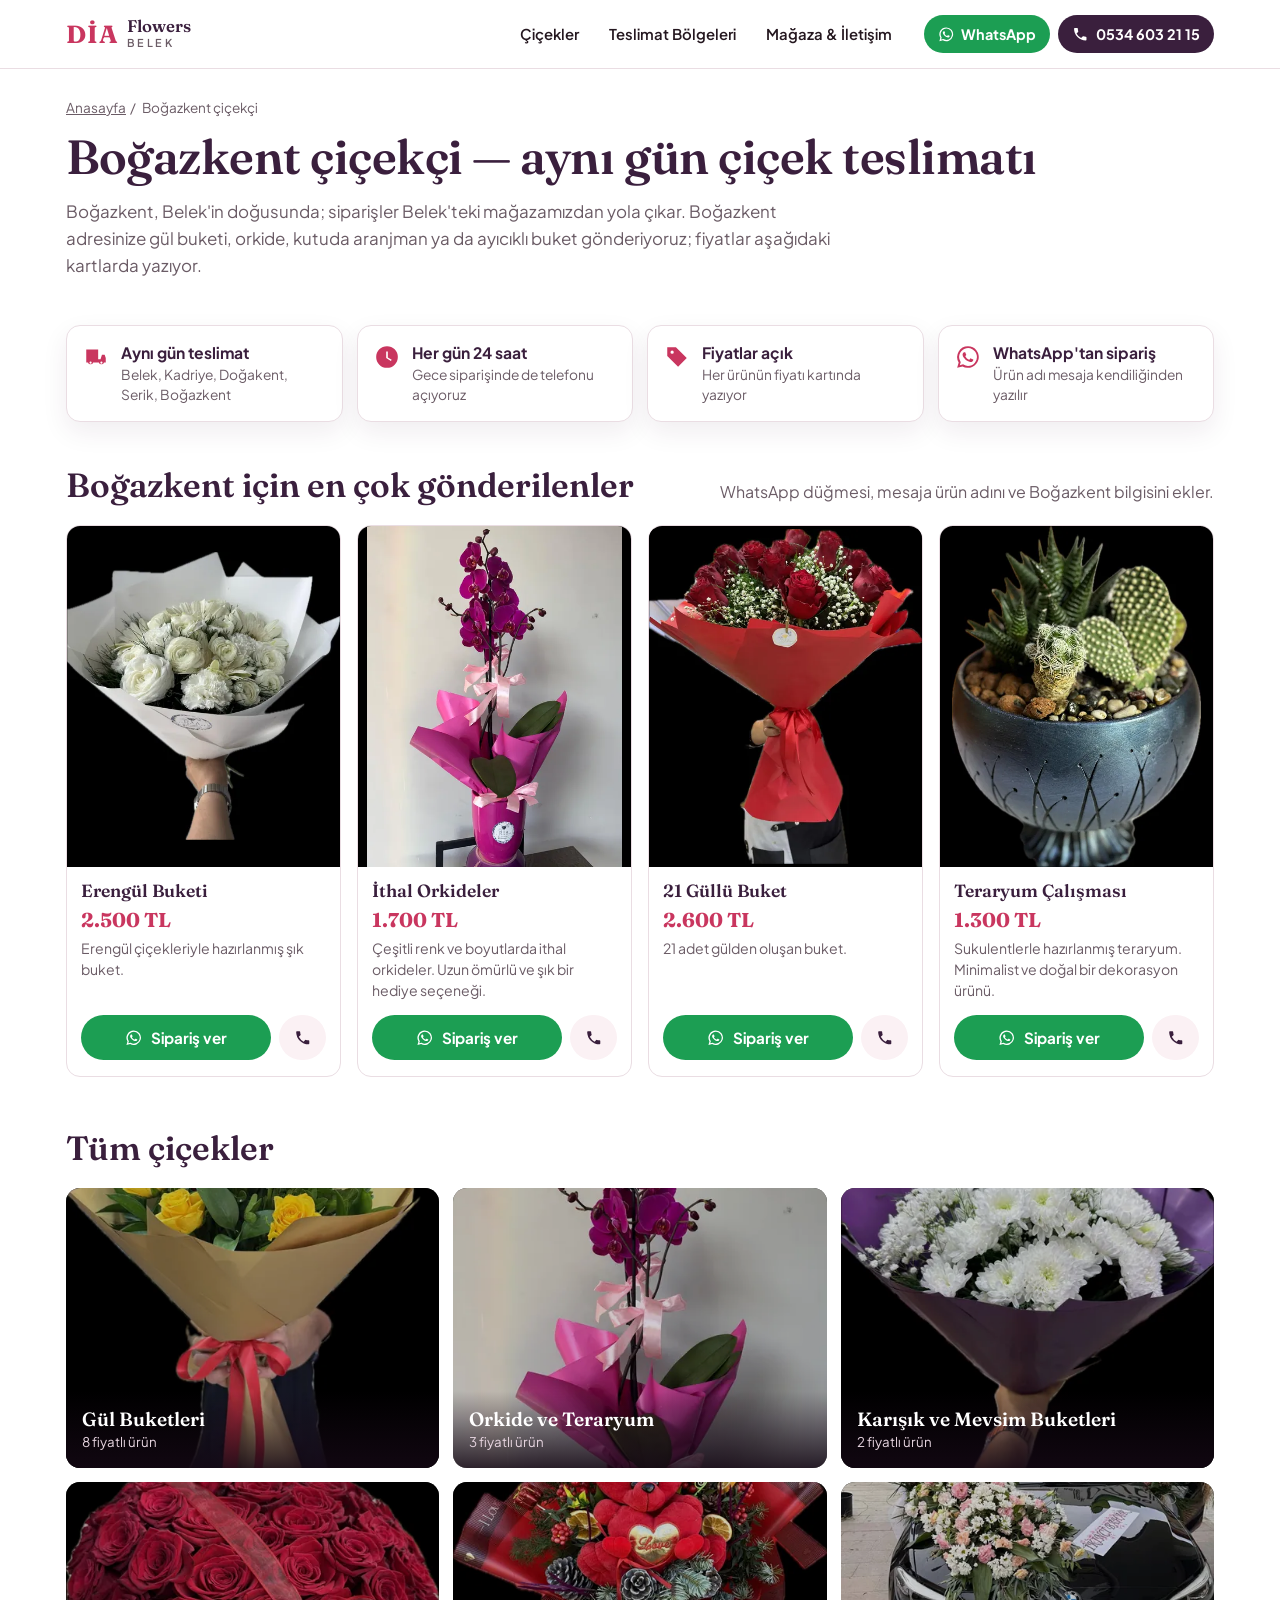
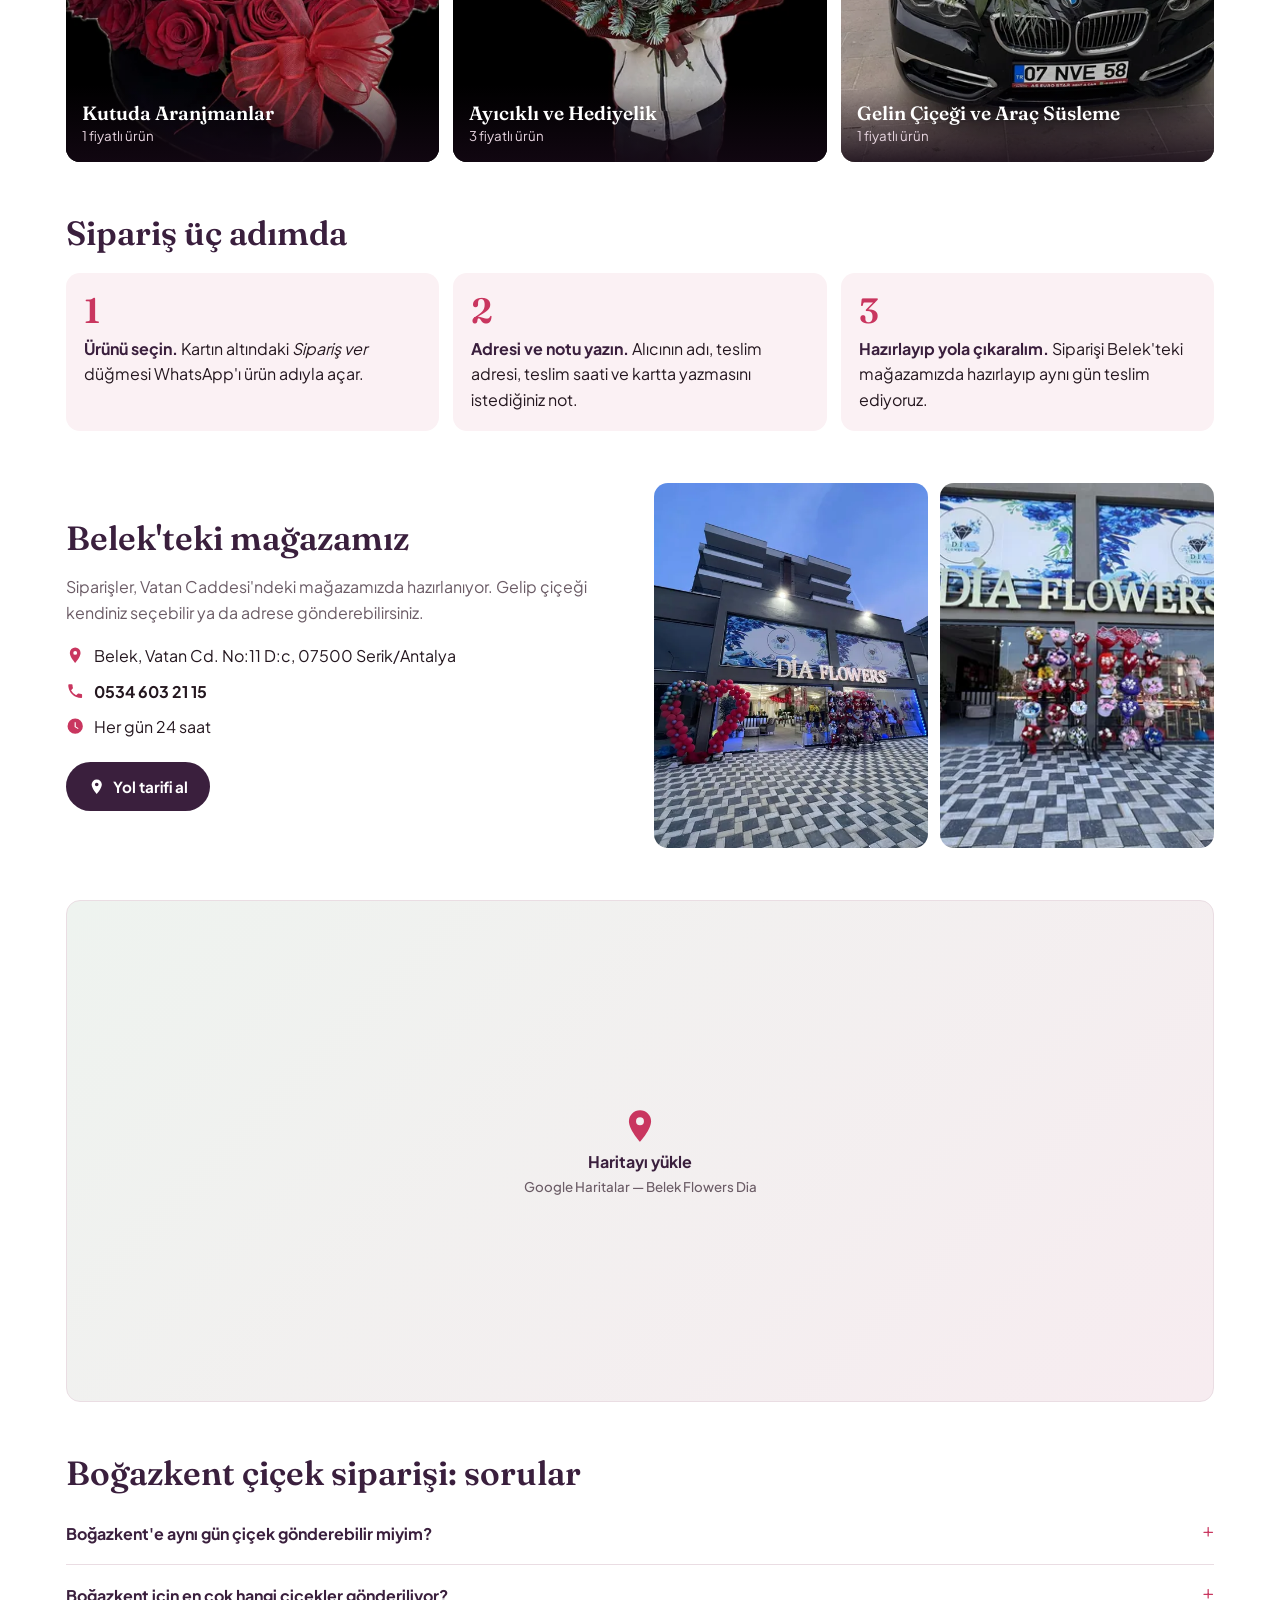
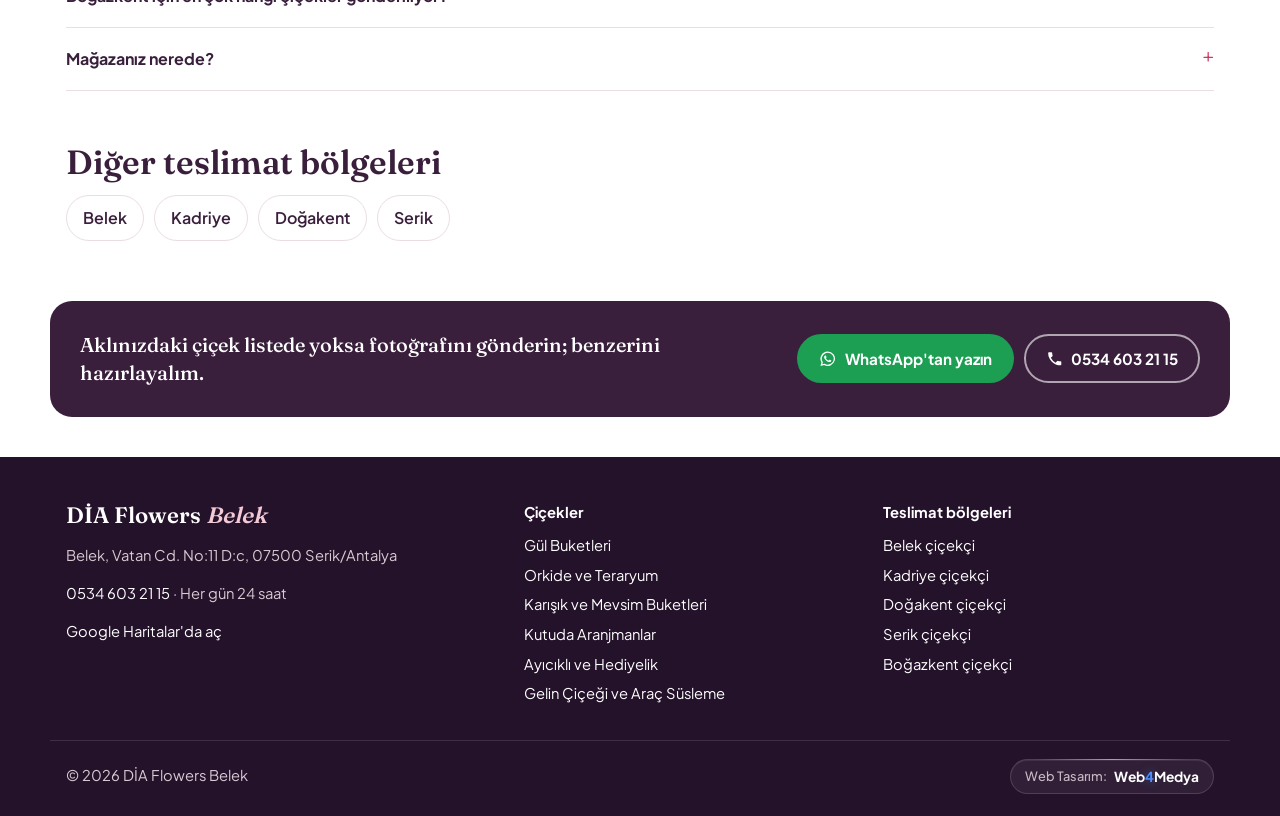
==== bogazkent-cicekci/index.html @ a44ef358 "diabelekflowers.com ilk kurulum: anasayfa (Belek), 6 kategori, 4 bölge, iletişim; gerçek ürün fotoğr" ====
<!doctype html>
<html lang="tr">
<head>
<meta charset="utf-8">
<meta name="viewport" content="width=device-width, initial-scale=1">
<title>Boğazkent Çiçekçi — Aynı Gün Çiçek Teslimatı | DİA Flowers</title>
<meta name="description" content="Boğazkent çiçek siparişi: gül buketi, orkide ve kutuda aranjman aynı gün adrese. Belek&#x27;teki DİA Flowers mağazasından; WhatsApp&#x27;tan sipariş, her gün 24 saat.">
<link rel="canonical" href="https://diabelekflowers.com/bogazkent-cicekci/">
<meta name="theme-color" content="#3A1F3D">
<meta property="og:type" content="website"><meta property="og:locale" content="tr_TR">
<meta property="og:title" content="Boğazkent Çiçekçi — Aynı Gün Çiçek Teslimatı | DİA Flowers"><meta property="og:description" content="Boğazkent çiçek siparişi: gül buketi, orkide ve kutuda aranjman aynı gün adrese. Belek&#x27;teki DİA Flowers mağazasından; WhatsApp&#x27;tan sipariş, her gün 24 saat.">
<meta property="og:url" content="https://diabelekflowers.com/bogazkent-cicekci/"><meta property="og:image" content="https://diabelekflowers.com/images/og.jpg">
<link rel="icon" href="../favicon.ico" sizes="any"><link rel="icon" type="image/png" sizes="192x192" href="../images/favicon-192.png">
<link rel="apple-touch-icon" href="../images/favicon-192.png">
<link rel="preload" href="../assets/fonts/fraunces-latin.woff2" as="font" type="font/woff2" crossorigin>
<link rel="stylesheet" href="../assets/css/site.css?v=c19290f3">
<script type="application/ld+json">{"@context": "https://schema.org", "@type": "Florist", "@id": "https://diabelekflowers.com/#isletme", "name": "DİA Flowers Belek", "alternateName": ["Belek Flowers Dia", "Serik DİA Flowers"], "url": "https://diabelekflowers.com/", "telephone": "+90 534 603 21 15", "email": "info@serikdiaflowers.com", "address": {"@type": "PostalAddress", "streetAddress": "Belek, Vatan Cd. No:11 D:c", "postalCode": "07500", "addressLocality": "Serik", "addressRegion": "Antalya", "addressCountry": "TR"}, "geo": {"@type": "GeoCoordinates", "latitude": 36.860642, "longitude": 31.060966}, "hasMap": "https://maps.google.com/?cid=12766109161344211274", "priceRange": "1.300 TL – 8.600 TL", "openingHoursSpecification": {"@type": "OpeningHoursSpecification", "dayOfWeek": ["Monday", "Tuesday", "Wednesday", "Thursday", "Friday", "Saturday", "Sunday"], "opens": "00:00", "closes": "23:59"}, "image": "https://diabelekflowers.com/images/magaza-900.webp"}</script><script type="application/ld+json">{"@context": "https://schema.org", "@type": "BreadcrumbList", "itemListElement": [{"@type": "ListItem", "position": 1, "name": "Anasayfa", "item": "https://diabelekflowers.com/"}, {"@type": "ListItem", "position": 2, "name": "Boğazkent çiçekçi", "item": "https://diabelekflowers.com/bogazkent-cicekci/"}]}</script><script type="application/ld+json">{"@context": "https://schema.org", "@type": "FAQPage", "mainEntity": [{"@type": "Question", "name": "Boğazkent'e aynı gün çiçek gönderebilir miyim?", "acceptedAnswer": {"@type": "Answer", "text": "Evet. Siparişi WhatsApp'tan ya da telefonla verin; teslim saatini sipariş sırasında söylüyoruz."}}, {"@type": "Question", "name": "Boğazkent için en çok hangi çiçekler gönderiliyor?", "acceptedAnswer": {"@type": "Answer", "text": "Bu sayfanın başındaki dört ürün: Erengül Buketi, İthal Orkideler, 21 Güllü Buket, Teraryum Çalışması."}}, {"@type": "Question", "name": "Mağazanız nerede?", "acceptedAnswer": {"@type": "Answer", "text": "Mağazamız Belek, Vatan Cd. No:11 D:c, Serik/Antalya adresinde. Her gün 24 saat açığız."}}]}</script>
</head>
<body>
<a class="atla" href="#icerik">İçeriğe geç</a>
<header class="ust">
 <div class="kap ust-ic">
  <a class="logo" href="../" aria-label="DİA Flowers Belek anasayfa"><span class="logo-dia">DİA</span><span class="logo-fl">Flowers<small>Belek</small></span></a>
  <nav class="menu" id="menu" aria-label="Ana menü">
   <div class="acilir"><button type="button" class="acilir-d" aria-expanded="false">Çiçekler</button><div class="acilir-ic"><a href="../gul-buketleri/">Gül Buketleri</a><a href="../orkide-teraryum/">Orkide ve Teraryum</a><a href="../buketler/">Karışık ve Mevsim Buketleri</a><a href="../kutuda-aranjman/">Kutuda Aranjmanlar</a><a href="../hediye-ayicikli/">Ayıcıklı ve Hediyelik</a><a href="../gelin-cicegi-arac-susleme/">Gelin Çiçeği ve Araç Süsleme</a></div></div>
   <div class="acilir"><button type="button" class="acilir-d" aria-expanded="false">Teslimat Bölgeleri</button><div class="acilir-ic"><a href="../">Belek</a><a href="../kadriye-cicekci/">Kadriye</a><a href="../dogakent-cicekci/">Doğakent</a><a href="../serik-cicekci/">Serik</a><a href="../bogazkent-cicekci/">Boğazkent</a></div></div>
   <a href="../iletisim/">Mağaza &amp; İletişim</a>
  </nav>
  <div class="ust-sag">
   <a class="dg dg-wa" href="https://wa.me/905346032115?text=Merhaba%2C%20%C3%A7i%C3%A7ek%20sipari%C5%9Fi%20vermek%20istiyorum." rel="noopener" target="_blank"><svg viewBox="0 0 24 24" aria-hidden="true"><path d="M12 2a10 10 0 0 0-8.6 15.1L2 22l5-1.3A10 10 0 1 0 12 2zm0 18.2a8.2 8.2 0 0 1-4.2-1.2l-.3-.2-3 .8.8-2.9-.2-.3A8.2 8.2 0 1 1 12 20.2zm4.5-6.1c-.25-.12-1.47-.72-1.7-.8-.23-.09-.4-.13-.56.12-.17.25-.64.8-.79.97-.14.17-.29.19-.54.06a6.7 6.7 0 0 1-3.3-2.9c-.25-.43.25-.4.71-1.33a.45.45 0 0 0-.02-.42c-.06-.12-.56-1.35-.77-1.85-.2-.48-.4-.42-.56-.42h-.47a.9.9 0 0 0-.65.3 2.7 2.7 0 0 0-.85 2.02 4.7 4.7 0 0 0 1 2.5 10.8 10.8 0 0 0 4.1 3.65c1.53.66 2.13.71 2.9.6.47-.07 1.47-.6 1.67-1.18.21-.58.21-1.08.15-1.18-.06-.1-.23-.17-.48-.29z"/></svg><span class="dg-yz">WhatsApp</span></a>
   <a class="dg dg-ara" href="tel:+905346032115"><svg viewBox="0 0 24 24" aria-hidden="true"><path d="M6.6 10.8a15.1 15.1 0 0 0 6.6 6.6l2.2-2.2a1 1 0 0 1 1-.25 11.4 11.4 0 0 0 3.6.57 1 1 0 0 1 1 1V20a1 1 0 0 1-1 1A17 17 0 0 1 3 4a1 1 0 0 1 1-1h3.5a1 1 0 0 1 1 1c0 1.25.2 2.45.57 3.57a1 1 0 0 1-.25 1z"/></svg><span class="dg-yz">0534 603 21 15</span></a>
   <button class="menu-d" type="button" aria-controls="menu" aria-expanded="false" aria-label="Menüyü aç"><svg viewBox="0 0 24 24" aria-hidden="true"><path d="M3 6h18v2H3zm0 5h18v2H3zm0 5h18v2H3z"/></svg></button>
  </div>
 </div>
</header>
<main id="icerik">
<section class="sb kap"><nav class="kirinti" aria-label="Sayfa yolu"><a href="../">Anasayfa</a> <span>/</span> <span aria-current="page">Boğazkent çiçekçi</span></nav><h1>Boğazkent çiçekçi — aynı gün çiçek teslimatı</h1>
 <p class="sb-p">Boğazkent, Belek&#x27;in doğusunda; siparişler Belek&#x27;teki mağazamızdan yola çıkar. Boğazkent adresinize gül buketi, orkide, kutuda aranjman ya da ayıcıklı buket gönderiyoruz; fiyatlar aşağıdaki kartlarda yazıyor.</p></section>
<ul class="guven kap">
 <li><svg viewBox="0 0 24 24" aria-hidden="true"><path d="M3 5h11v9h2.2l1.3-4H20l1 3v4h-1.6a2.5 2.5 0 0 1-4.8 0H9.4a2.5 2.5 0 0 1-4.8 0H3zm4 13.2a1 1 0 1 0 0-2 1 1 0 0 0 0 2zm10 0a1 1 0 1 0 0-2 1 1 0 0 0 0 2z"/></svg><span><b>Aynı gün teslimat</b>Belek, Kadriye, Doğakent, Serik, Boğazkent</span></li>
 <li><svg viewBox="0 0 24 24" aria-hidden="true"><path d="M12 2a10 10 0 1 0 10 10A10 10 0 0 0 12 2zm.75 10.4 3.6 2.15-.75 1.25L11.25 13V7h1.5z"/></svg><span><b>Her gün 24 saat</b>Gece siparişinde de telefonu açıyoruz</span></li>
 <li><svg viewBox="0 0 24 24" aria-hidden="true"><path d="M3 3h8l10 10-8 8L3 11zm4.5 6A1.5 1.5 0 1 0 6 7.5 1.5 1.5 0 0 0 7.5 9z"/></svg><span><b>Fiyatlar açık</b>Her ürünün fiyatı kartında yazıyor</span></li>
 <li><svg viewBox="0 0 24 24" aria-hidden="true"><path d="M12 2a10 10 0 0 0-8.6 15.1L2 22l5-1.3A10 10 0 1 0 12 2zm0 18.2a8.2 8.2 0 0 1-4.2-1.2l-.3-.2-3 .8.8-2.9-.2-.3A8.2 8.2 0 1 1 12 20.2zm4.5-6.1c-.25-.12-1.47-.72-1.7-.8-.23-.09-.4-.13-.56.12-.17.25-.64.8-.79.97-.14.17-.29.19-.54.06a6.7 6.7 0 0 1-3.3-2.9c-.25-.43.25-.4.71-1.33a.45.45 0 0 0-.02-.42c-.06-.12-.56-1.35-.77-1.85-.2-.48-.4-.42-.56-.42h-.47a.9.9 0 0 0-.65.3 2.7 2.7 0 0 0-.85 2.02 4.7 4.7 0 0 0 1 2.5 10.8 10.8 0 0 0 4.1 3.65c1.53.66 2.13.71 2.9.6.47-.07 1.47-.6 1.67-1.18.21-.58.21-1.08.15-1.18-.06-.1-.23-.17-.48-.29z"/></svg><span><b>WhatsApp'tan sipariş</b>Ürün adı mesaja kendiliğinden yazılır</span></li>
</ul>
<section class="bolum kap"><div class="bas"><h2>Boğazkent için en çok gönderilenler</h2><p>WhatsApp düğmesi, mesaja ürün adını ve Boğazkent bilgisini ekler.</p></div>
 <div class="izgara"><article class="kart">
 <div class="kart-g"><img class="" src="../images/erengul-900.webp" srcset="../images/erengul-480.webp 480w, ../images/erengul-900.webp 900w" sizes="(max-width:640px) 50vw, 300px" width="900" height="950" alt="Erengül Buketi — DİA Flowers Belek" fetchpriority="high"></div>
 <div class="kart-ic">
  <h3>Erengül Buketi</h3>
  <p class="fiyat">2.500 TL</p>
  <p class="kart-a">Erengül çiçekleriyle hazırlanmış şık buket.</p>
  <div class="kart-d"><a class="btn btn-wa" href="https://wa.me/905346032115?text=Merhaba%2C%20Ereng%C3%BCl%20Buketi%20%282.500%20TL%29%20Bo%C4%9Fazkent%20adresine%20sipari%C5%9F%20vermek%20istiyorum." rel="noopener" target="_blank"><svg viewBox="0 0 24 24" aria-hidden="true"><path d="M12 2a10 10 0 0 0-8.6 15.1L2 22l5-1.3A10 10 0 1 0 12 2zm0 18.2a8.2 8.2 0 0 1-4.2-1.2l-.3-.2-3 .8.8-2.9-.2-.3A8.2 8.2 0 1 1 12 20.2zm4.5-6.1c-.25-.12-1.47-.72-1.7-.8-.23-.09-.4-.13-.56.12-.17.25-.64.8-.79.97-.14.17-.29.19-.54.06a6.7 6.7 0 0 1-3.3-2.9c-.25-.43.25-.4.71-1.33a.45.45 0 0 0-.02-.42c-.06-.12-.56-1.35-.77-1.85-.2-.48-.4-.42-.56-.42h-.47a.9.9 0 0 0-.65.3 2.7 2.7 0 0 0-.85 2.02 4.7 4.7 0 0 0 1 2.5 10.8 10.8 0 0 0 4.1 3.65c1.53.66 2.13.71 2.9.6.47-.07 1.47-.6 1.67-1.18.21-.58.21-1.08.15-1.18-.06-.1-.23-.17-.48-.29z"/></svg>Sipariş ver</a><a class="btn btn-ara" href="tel:+905346032115" aria-label="Erengül Buketi için ara"><svg viewBox="0 0 24 24" aria-hidden="true"><path d="M6.6 10.8a15.1 15.1 0 0 0 6.6 6.6l2.2-2.2a1 1 0 0 1 1-.25 11.4 11.4 0 0 0 3.6.57 1 1 0 0 1 1 1V20a1 1 0 0 1-1 1A17 17 0 0 1 3 4a1 1 0 0 1 1-1h3.5a1 1 0 0 1 1 1c0 1.25.2 2.45.57 3.57a1 1 0 0 1-.25 1z"/></svg></a></div>
 </div>
</article><article class="kart">
 <div class="kart-g"><img class="" src="../images/orkide1-900.webp" srcset="../images/orkide1-480.webp 480w, ../images/orkide1-900.webp 900w" sizes="(max-width:640px) 50vw, 300px" width="900" height="1200" alt="İthal Orkideler — DİA Flowers Belek" loading="lazy" decoding="async"></div>
 <div class="kart-ic">
  <h3>İthal Orkideler</h3>
  <p class="fiyat">1.700 TL</p>
  <p class="kart-a">Çeşitli renk ve boyutlarda ithal orkideler. Uzun ömürlü ve şık bir hediye seçeneği.</p>
  <div class="kart-d"><a class="btn btn-wa" href="https://wa.me/905346032115?text=Merhaba%2C%20%C4%B0thal%20Orkideler%20%281.700%20TL%29%20Bo%C4%9Fazkent%20adresine%20sipari%C5%9F%20vermek%20istiyorum." rel="noopener" target="_blank"><svg viewBox="0 0 24 24" aria-hidden="true"><path d="M12 2a10 10 0 0 0-8.6 15.1L2 22l5-1.3A10 10 0 1 0 12 2zm0 18.2a8.2 8.2 0 0 1-4.2-1.2l-.3-.2-3 .8.8-2.9-.2-.3A8.2 8.2 0 1 1 12 20.2zm4.5-6.1c-.25-.12-1.47-.72-1.7-.8-.23-.09-.4-.13-.56.12-.17.25-.64.8-.79.97-.14.17-.29.19-.54.06a6.7 6.7 0 0 1-3.3-2.9c-.25-.43.25-.4.71-1.33a.45.45 0 0 0-.02-.42c-.06-.12-.56-1.35-.77-1.85-.2-.48-.4-.42-.56-.42h-.47a.9.9 0 0 0-.65.3 2.7 2.7 0 0 0-.85 2.02 4.7 4.7 0 0 0 1 2.5 10.8 10.8 0 0 0 4.1 3.65c1.53.66 2.13.71 2.9.6.47-.07 1.47-.6 1.67-1.18.21-.58.21-1.08.15-1.18-.06-.1-.23-.17-.48-.29z"/></svg>Sipariş ver</a><a class="btn btn-ara" href="tel:+905346032115" aria-label="İthal Orkideler için ara"><svg viewBox="0 0 24 24" aria-hidden="true"><path d="M6.6 10.8a15.1 15.1 0 0 0 6.6 6.6l2.2-2.2a1 1 0 0 1 1-.25 11.4 11.4 0 0 0 3.6.57 1 1 0 0 1 1 1V20a1 1 0 0 1-1 1A17 17 0 0 1 3 4a1 1 0 0 1 1-1h3.5a1 1 0 0 1 1 1c0 1.25.2 2.45.57 3.57a1 1 0 0 1-.25 1z"/></svg></a></div>
 </div>
</article><article class="kart">
 <div class="kart-g"><img class="" src="../images/21gullu1-900.webp" srcset="../images/21gullu1-480.webp 480w, ../images/21gullu1-900.webp 900w" sizes="(max-width:640px) 50vw, 300px" width="900" height="1105" alt="21 Güllü Buket — DİA Flowers Belek" loading="lazy" decoding="async"></div>
 <div class="kart-ic">
  <h3>21 Güllü Buket</h3>
  <p class="fiyat">2.600 TL</p>
  <p class="kart-a">21 adet gülden oluşan buket.</p>
  <div class="kart-d"><a class="btn btn-wa" href="https://wa.me/905346032115?text=Merhaba%2C%2021%20G%C3%BCll%C3%BC%20Buket%20%282.600%20TL%29%20Bo%C4%9Fazkent%20adresine%20sipari%C5%9F%20vermek%20istiyorum." rel="noopener" target="_blank"><svg viewBox="0 0 24 24" aria-hidden="true"><path d="M12 2a10 10 0 0 0-8.6 15.1L2 22l5-1.3A10 10 0 1 0 12 2zm0 18.2a8.2 8.2 0 0 1-4.2-1.2l-.3-.2-3 .8.8-2.9-.2-.3A8.2 8.2 0 1 1 12 20.2zm4.5-6.1c-.25-.12-1.47-.72-1.7-.8-.23-.09-.4-.13-.56.12-.17.25-.64.8-.79.97-.14.17-.29.19-.54.06a6.7 6.7 0 0 1-3.3-2.9c-.25-.43.25-.4.71-1.33a.45.45 0 0 0-.02-.42c-.06-.12-.56-1.35-.77-1.85-.2-.48-.4-.42-.56-.42h-.47a.9.9 0 0 0-.65.3 2.7 2.7 0 0 0-.85 2.02 4.7 4.7 0 0 0 1 2.5 10.8 10.8 0 0 0 4.1 3.65c1.53.66 2.13.71 2.9.6.47-.07 1.47-.6 1.67-1.18.21-.58.21-1.08.15-1.18-.06-.1-.23-.17-.48-.29z"/></svg>Sipariş ver</a><a class="btn btn-ara" href="tel:+905346032115" aria-label="21 Güllü Buket için ara"><svg viewBox="0 0 24 24" aria-hidden="true"><path d="M6.6 10.8a15.1 15.1 0 0 0 6.6 6.6l2.2-2.2a1 1 0 0 1 1-.25 11.4 11.4 0 0 0 3.6.57 1 1 0 0 1 1 1V20a1 1 0 0 1-1 1A17 17 0 0 1 3 4a1 1 0 0 1 1-1h3.5a1 1 0 0 1 1 1c0 1.25.2 2.45.57 3.57a1 1 0 0 1-.25 1z"/></svg></a></div>
 </div>
</article><article class="kart">
 <div class="kart-g"><img class="" src="../images/tereryum1-900.webp" srcset="../images/tereryum1-480.webp 480w, ../images/tereryum1-900.webp 900w" sizes="(max-width:640px) 50vw, 300px" width="900" height="1233" alt="Teraryum Çalışması — DİA Flowers Belek" loading="lazy" decoding="async"></div>
 <div class="kart-ic">
  <h3>Teraryum Çalışması</h3>
  <p class="fiyat">1.300 TL</p>
  <p class="kart-a">Sukulentlerle hazırlanmış teraryum. Minimalist ve doğal bir dekorasyon ürünü.</p>
  <div class="kart-d"><a class="btn btn-wa" href="https://wa.me/905346032115?text=Merhaba%2C%20Teraryum%20%C3%87al%C4%B1%C5%9Fmas%C4%B1%20%281.300%20TL%29%20Bo%C4%9Fazkent%20adresine%20sipari%C5%9F%20vermek%20istiyorum." rel="noopener" target="_blank"><svg viewBox="0 0 24 24" aria-hidden="true"><path d="M12 2a10 10 0 0 0-8.6 15.1L2 22l5-1.3A10 10 0 1 0 12 2zm0 18.2a8.2 8.2 0 0 1-4.2-1.2l-.3-.2-3 .8.8-2.9-.2-.3A8.2 8.2 0 1 1 12 20.2zm4.5-6.1c-.25-.12-1.47-.72-1.7-.8-.23-.09-.4-.13-.56.12-.17.25-.64.8-.79.97-.14.17-.29.19-.54.06a6.7 6.7 0 0 1-3.3-2.9c-.25-.43.25-.4.71-1.33a.45.45 0 0 0-.02-.42c-.06-.12-.56-1.35-.77-1.85-.2-.48-.4-.42-.56-.42h-.47a.9.9 0 0 0-.65.3 2.7 2.7 0 0 0-.85 2.02 4.7 4.7 0 0 0 1 2.5 10.8 10.8 0 0 0 4.1 3.65c1.53.66 2.13.71 2.9.6.47-.07 1.47-.6 1.67-1.18.21-.58.21-1.08.15-1.18-.06-.1-.23-.17-.48-.29z"/></svg>Sipariş ver</a><a class="btn btn-ara" href="tel:+905346032115" aria-label="Teraryum Çalışması için ara"><svg viewBox="0 0 24 24" aria-hidden="true"><path d="M6.6 10.8a15.1 15.1 0 0 0 6.6 6.6l2.2-2.2a1 1 0 0 1 1-.25 11.4 11.4 0 0 0 3.6.57 1 1 0 0 1 1 1V20a1 1 0 0 1-1 1A17 17 0 0 1 3 4a1 1 0 0 1 1-1h3.5a1 1 0 0 1 1 1c0 1.25.2 2.45.57 3.57a1 1 0 0 1-.25 1z"/></svg></a></div>
 </div>
</article></div></section>
<section class="bolum kap"><div class="bas"><h2>Tüm çiçekler</h2></div><div class="kk-izgara"><a class="kk" href="../gul-buketleri/"><img class="" src="../images/dokuz-900.webp" srcset="../images/dokuz-480.webp 480w, ../images/dokuz-900.webp 900w" sizes="(max-width:640px) 50vw, 320px" width="900" height="1191" alt="Gül Buketleri" loading="lazy" decoding="async">
 <span class="kk-ic"><strong>Gül Buketleri</strong><small>8 fiyatlı ürün</small></span></a><a class="kk" href="../orkide-teraryum/"><img class="" src="../images/orkide1-900.webp" srcset="../images/orkide1-480.webp 480w, ../images/orkide1-900.webp 900w" sizes="(max-width:640px) 50vw, 320px" width="900" height="1200" alt="Orkide ve Teraryum" loading="lazy" decoding="async">
 <span class="kk-ic"><strong>Orkide ve Teraryum</strong><small>3 fiyatlı ürün</small></span></a><a class="kk" href="../buketler/"><img class="" src="../images/ithalyerli1-900.webp" srcset="../images/ithalyerli1-480.webp 480w, ../images/ithalyerli1-900.webp 900w" sizes="(max-width:640px) 50vw, 320px" width="900" height="1048" alt="Karışık ve Mevsim Buketleri" loading="lazy" decoding="async">
 <span class="kk-ic"><strong>Karışık ve Mevsim Buketleri</strong><small>2 fiyatlı ürün</small></span></a><a class="kk" href="../kutuda-aranjman/"><img class="" src="../images/kalp1-900.webp" srcset="../images/kalp1-480.webp 480w, ../images/kalp1-900.webp 900w" sizes="(max-width:640px) 50vw, 320px" width="900" height="761" alt="Kutuda Aranjmanlar" loading="lazy" decoding="async">
 <span class="kk-ic"><strong>Kutuda Aranjmanlar</strong><small>1 fiyatlı ürün</small></span></a><a class="kk" href="../hediye-ayicikli/"><img class="" src="../images/kokoinali-900.webp" srcset="../images/kokoinali-480.webp 480w, ../images/kokoinali-900.webp 900w" sizes="(max-width:640px) 50vw, 320px" width="900" height="1131" alt="Ayıcıklı ve Hediyelik" loading="lazy" decoding="async">
 <span class="kk-ic"><strong>Ayıcıklı ve Hediyelik</strong><small>3 fiyatlı ürün</small></span></a><a class="kk" href="../gelin-cicegi-arac-susleme/"><img class="" src="../images/araba1-900.webp" srcset="../images/araba1-480.webp 480w, ../images/araba1-900.webp 900w" sizes="(max-width:640px) 50vw, 320px" width="900" height="1181" alt="Gelin Çiçeği ve Araç Süsleme" loading="lazy" decoding="async">
 <span class="kk-ic"><strong>Gelin Çiçeği ve Araç Süsleme</strong><small>1 fiyatlı ürün</small></span></a></div></section>
<section class="bolum kap"><h2>Sipariş üç adımda</h2>
 <ol class="adim">
  <li><b>Ürünü seçin.</b> Kartın altındaki <em>Sipariş ver</em> düğmesi WhatsApp'ı ürün adıyla açar.</li>
  <li><b>Adresi ve notu yazın.</b> Alıcının adı, teslim adresi, teslim saati ve kartta yazmasını istediğiniz not.</li>
  <li><b>Hazırlayıp yola çıkaralım.</b> Siparişi Belek'teki mağazamızda hazırlayıp aynı gün teslim ediyoruz.</li>
 </ol></section>
<section class="bolum magaza kap">
 <div class="mg-yazi"><h2>Belek'teki mağazamız</h2>
  <p>Siparişler, Vatan Caddesi'ndeki mağazamızda hazırlanıyor. Gelip çiçeği kendiniz seçebilir ya da adrese gönderebilirsiniz.</p>
  <ul class="bilgi">
   <li><svg viewBox="0 0 24 24" aria-hidden="true"><path d="M12 2a7 7 0 0 0-7 7c0 5.25 7 13 7 13s7-7.75 7-13a7 7 0 0 0-7-7zm0 9.5A2.5 2.5 0 1 1 12 6.5a2.5 2.5 0 0 1 0 5z"/></svg><span>Belek, Vatan Cd. No:11 D:c, 07500 Serik/Antalya</span></li>
   <li><svg viewBox="0 0 24 24" aria-hidden="true"><path d="M6.6 10.8a15.1 15.1 0 0 0 6.6 6.6l2.2-2.2a1 1 0 0 1 1-.25 11.4 11.4 0 0 0 3.6.57 1 1 0 0 1 1 1V20a1 1 0 0 1-1 1A17 17 0 0 1 3 4a1 1 0 0 1 1-1h3.5a1 1 0 0 1 1 1c0 1.25.2 2.45.57 3.57a1 1 0 0 1-.25 1z"/></svg><a href="tel:+905346032115">0534 603 21 15</a></li>
   <li><svg viewBox="0 0 24 24" aria-hidden="true"><path d="M12 2a10 10 0 1 0 10 10A10 10 0 0 0 12 2zm.75 10.4 3.6 2.15-.75 1.25L11.25 13V7h1.5z"/></svg><span>Her gün 24 saat</span></li>
  </ul>
  <a class="btn btn-ana" href="https://maps.google.com/?cid=12766109161344211274" rel="noopener" target="_blank"><svg viewBox="0 0 24 24" aria-hidden="true"><path d="M12 2a7 7 0 0 0-7 7c0 5.25 7 13 7 13s7-7.75 7-13a7 7 0 0 0-7-7zm0 9.5A2.5 2.5 0 1 1 12 6.5a2.5 2.5 0 0 1 0 5z"/></svg>Yol tarifi al</a></div>
 <div class="mg-foto"><figure><img class="" src="../images/magaza-900.webp" srcset="../images/magaza-480.webp 480w, ../images/magaza-900.webp 900w" sizes="(max-width:640px) 100vw, 360px" width="900" height="1200" alt="DİA Flowers Belek mağazası, akşam" loading="lazy" decoding="async"></figure><figure><img class="" src="../images/dukkan1-900.webp" srcset="../images/dukkan1-480.webp 480w, ../images/dukkan1-900.webp 900w" sizes="(max-width:640px) 100vw, 360px" width="900" height="675" alt="DİA Flowers mağaza vitrini" loading="lazy" decoding="async"></figure></div>
</section>
<section class="bolum kap"><div class="harita" data-src="https://www.google.com/maps/embed?pb=!1m18!1m12!1m3!1d3192.2413163143233!2d31.06096647576717!3d36.860642264290156!2m3!1f0!2f0!3f0!3m2!1i1024!2i768!4f13.1!3m3!1m2!1s0x14c3633cf203a503%3A0xb12a54a4fdc8194a!2sBelek%20Flowers%20Dia!5e0!3m2!1str!2str!4v1791854930245!5m2!1str!2str">
 <button type="button" class="harita-d"><svg viewBox="0 0 24 24" aria-hidden="true"><path d="M12 2a7 7 0 0 0-7 7c0 5.25 7 13 7 13s7-7.75 7-13a7 7 0 0 0-7-7zm0 9.5A2.5 2.5 0 1 1 12 6.5a2.5 2.5 0 0 1 0 5z"/></svg><span>Haritayı yükle</span><small>Google Haritalar — Belek Flowers Dia</small></button>
</div></section>
<section class="bolum kap sss"><h2>Boğazkent çiçek siparişi: sorular</h2><details><summary>Boğazkent&#x27;e aynı gün çiçek gönderebilir miyim?</summary><p>Evet. Siparişi WhatsApp&#x27;tan ya da telefonla verin; teslim saatini sipariş sırasında söylüyoruz.</p></details><details><summary>Boğazkent için en çok hangi çiçekler gönderiliyor?</summary><p>Bu sayfanın başındaki dört ürün: Erengül Buketi, İthal Orkideler, 21 Güllü Buket, Teraryum Çalışması.</p></details><details><summary>Mağazanız nerede?</summary><p>Mağazamız Belek, Vatan Cd. No:11 D:c, Serik/Antalya adresinde. Her gün 24 saat açığız.</p></details></section>
<section class="bolum kap"><h2>Diğer teslimat bölgeleri</h2><div class="etk-satir"><a class="etk" href="../">Belek</a><a class="etk" href="../kadriye-cicekci/">Kadriye</a><a class="etk" href="../dogakent-cicekci/">Doğakent</a><a class="etk" href="../serik-cicekci/">Serik</a></div></section>
<section class="cta kap"><p>Aklınızdaki çiçek listede yoksa fotoğrafını gönderin; benzerini hazırlayalım.</p>
 <div><a class="btn btn-wa" href="https://wa.me/905346032115?text=Merhaba%2C%20%C3%B6zel%20bir%20%C3%A7i%C3%A7ek%20sipari%C5%9Fi%20i%C3%A7in%20bilgi%20almak%20istiyorum." rel="noopener" target="_blank"><svg viewBox="0 0 24 24" aria-hidden="true"><path d="M12 2a10 10 0 0 0-8.6 15.1L2 22l5-1.3A10 10 0 1 0 12 2zm0 18.2a8.2 8.2 0 0 1-4.2-1.2l-.3-.2-3 .8.8-2.9-.2-.3A8.2 8.2 0 1 1 12 20.2zm4.5-6.1c-.25-.12-1.47-.72-1.7-.8-.23-.09-.4-.13-.56.12-.17.25-.64.8-.79.97-.14.17-.29.19-.54.06a6.7 6.7 0 0 1-3.3-2.9c-.25-.43.25-.4.71-1.33a.45.45 0 0 0-.02-.42c-.06-.12-.56-1.35-.77-1.85-.2-.48-.4-.42-.56-.42h-.47a.9.9 0 0 0-.65.3 2.7 2.7 0 0 0-.85 2.02 4.7 4.7 0 0 0 1 2.5 10.8 10.8 0 0 0 4.1 3.65c1.53.66 2.13.71 2.9.6.47-.07 1.47-.6 1.67-1.18.21-.58.21-1.08.15-1.18-.06-.1-.23-.17-.48-.29z"/></svg>WhatsApp'tan yazın</a>
 <a class="btn btn-acik" href="tel:+905346032115"><svg viewBox="0 0 24 24" aria-hidden="true"><path d="M6.6 10.8a15.1 15.1 0 0 0 6.6 6.6l2.2-2.2a1 1 0 0 1 1-.25 11.4 11.4 0 0 0 3.6.57 1 1 0 0 1 1 1V20a1 1 0 0 1-1 1A17 17 0 0 1 3 4a1 1 0 0 1 1-1h3.5a1 1 0 0 1 1 1c0 1.25.2 2.45.57 3.57a1 1 0 0 1-.25 1z"/></svg>0534 603 21 15</a></div></section>
</main>
<footer class="alt">
 <div class="kap alt-izgara">
  <div><p class="alt-logo">DİA Flowers <em>Belek</em></p>
   <p>Belek, Vatan Cd. No:11 D:c, 07500 Serik/Antalya</p>
   <p><a href="tel:+905346032115">0534 603 21 15</a> · Her gün 24 saat</p>
   <p><a href="https://maps.google.com/?cid=12766109161344211274" rel="noopener" target="_blank">Google Haritalar'da aç</a></p></div>
  <div><p class="alt-bas">Çiçekler</p><ul><li><a href="../gul-buketleri/">Gül Buketleri</a></li><li><a href="../orkide-teraryum/">Orkide ve Teraryum</a></li><li><a href="../buketler/">Karışık ve Mevsim Buketleri</a></li><li><a href="../kutuda-aranjman/">Kutuda Aranjmanlar</a></li><li><a href="../hediye-ayicikli/">Ayıcıklı ve Hediyelik</a></li><li><a href="../gelin-cicegi-arac-susleme/">Gelin Çiçeği ve Araç Süsleme</a></li></ul></div>
  <div><p class="alt-bas">Teslimat bölgeleri</p><ul><li><a href="../">Belek çiçekçi</a></li><li><a href="../kadriye-cicekci/">Kadriye çiçekçi</a></li><li><a href="../dogakent-cicekci/">Doğakent çiçekçi</a></li><li><a href="../serik-cicekci/">Serik çiçekçi</a></li><li><a href="../bogazkent-cicekci/">Boğazkent çiçekçi</a></li></ul></div>
 </div>
 <div class="kap alt-son"><span>© 2026 DİA Flowers Belek</span>
  <div class="w4"><div class="w4-bag"><span class="w4-etiket">Web Tasarım:</span> <a class="w4-ad" href="https://www.web4medya.com/" target="_blank" rel="noopener"><span class="w4-d">Web<b>4</b>Medya</span></a></div></div>
 </div>
</footer>
<div class="dock" aria-label="Hızlı iletişim">
 <a class="dock-ara" href="tel:+905346032115"><svg viewBox="0 0 24 24" aria-hidden="true"><path d="M6.6 10.8a15.1 15.1 0 0 0 6.6 6.6l2.2-2.2a1 1 0 0 1 1-.25 11.4 11.4 0 0 0 3.6.57 1 1 0 0 1 1 1V20a1 1 0 0 1-1 1A17 17 0 0 1 3 4a1 1 0 0 1 1-1h3.5a1 1 0 0 1 1 1c0 1.25.2 2.45.57 3.57a1 1 0 0 1-.25 1z"/></svg>Hemen Ara</a>
 <a class="dock-wa" href="https://wa.me/905346032115?text=Merhaba%2C%20%C3%A7i%C3%A7ek%20sipari%C5%9Fi%20vermek%20istiyorum." rel="noopener" target="_blank"><svg viewBox="0 0 24 24" aria-hidden="true"><path d="M12 2a10 10 0 0 0-8.6 15.1L2 22l5-1.3A10 10 0 1 0 12 2zm0 18.2a8.2 8.2 0 0 1-4.2-1.2l-.3-.2-3 .8.8-2.9-.2-.3A8.2 8.2 0 1 1 12 20.2zm4.5-6.1c-.25-.12-1.47-.72-1.7-.8-.23-.09-.4-.13-.56.12-.17.25-.64.8-.79.97-.14.17-.29.19-.54.06a6.7 6.7 0 0 1-3.3-2.9c-.25-.43.25-.4.71-1.33a.45.45 0 0 0-.02-.42c-.06-.12-.56-1.35-.77-1.85-.2-.48-.4-.42-.56-.42h-.47a.9.9 0 0 0-.65.3 2.7 2.7 0 0 0-.85 2.02 4.7 4.7 0 0 0 1 2.5 10.8 10.8 0 0 0 4.1 3.65c1.53.66 2.13.71 2.9.6.47-.07 1.47-.6 1.67-1.18.21-.58.21-1.08.15-1.18-.06-.1-.23-.17-.48-.29z"/></svg>WhatsApp</a>
</div>
<script src="../assets/js/site.js?v=43b9528b" defer></script>
</body>
</html>
---- assets/css/site.css ----
/* DİA Flowers Belek — mürdüm + gül pembesi + yaprak yeşili; fotoğraflar siyah zeminli, kartlar onları koyu çerçevede taşır */
@font-face{font-family:"Fraunces";src:url(../fonts/fraunces-latin.woff2) format("woff2");font-weight:400 700;font-display:swap;unicode-range:U+0000-00FF,U+0131,U+0152-0153,U+02BB-02BC,U+02C6,U+02DA,U+02DC,U+0304,U+0308,U+0329,U+2000-206F,U+20AC,U+2122,U+2191,U+2193,U+2212,U+2215,U+FEFF,U+FFFD}
@font-face{font-family:"Fraunces";src:url(../fonts/fraunces-latinext.woff2) format("woff2");font-weight:400 700;font-display:swap;unicode-range:U+0100-02BA,U+02BD-02C5,U+02C7-02CC,U+02CE-02D7,U+02DD-02FF,U+1E00-1E9F,U+20A0-20AB,U+20AD-20C4,U+A720-A7FF}
@font-face{font-family:"PJS";src:url(../fonts/pjs-var-tr.woff2) format("woff2");font-weight:300 800;font-display:swap}
:root{
 --murdum:#3A1F3D;--murdum-k:#24122A;--gul:#C9365F;--gul-ac:#F3C9D5;--pembe-z:#FBF1F4;
 --yaprak:#2F6B4F;--wa:#1C9E53;--metin:#24171F;--soluk:#6B5C66;--cizgi:#EADDE3;--beyaz:#fff;
 --f-bas:"Fraunces",Georgia,"Times New Roman",serif;--f-g:"PJS",system-ui,-apple-system,"Segoe UI",sans-serif;
 --r:14px;--kap:1180px;--w4-mavi:#4D90FF}
*{box-sizing:border-box}
html{-webkit-text-size-adjust:100%;overflow-x:hidden}
body{margin:0;font:400 16px/1.6 var(--f-g);color:var(--metin);background:var(--beyaz)}
img{max-width:100%;height:auto;display:block}
a{color:var(--gul)}
h1,h2,h3{font-family:var(--f-bas);line-height:1.15;color:var(--murdum);text-wrap:balance;margin:0}
h1{font-size:clamp(2rem,5vw,3.4rem);font-weight:600;letter-spacing:-.01em}
h2{font-size:clamp(1.5rem,3vw,2.1rem);font-weight:600}
h3{font-size:1.1rem;font-weight:600}
.kap{width:100%;max-width:var(--kap);margin:0 auto;padding-inline:16px}
.atla{position:absolute;left:-999px}.atla:focus{left:8px;top:8px;z-index:99;background:#fff;padding:8px 12px}
:focus-visible{outline:3px solid var(--gul);outline-offset:2px}
svg{width:1.15em;height:1.15em;fill:currentColor;flex:none}

/* başlık */
.ust{position:sticky;top:0;z-index:40;background:rgba(255,255,255,.94);backdrop-filter:saturate(1.4) blur(10px);border-bottom:1px solid var(--cizgi)}
.ust-ic{display:flex;align-items:center;gap:20px;min-height:68px}
.logo{display:flex;align-items:center;gap:8px;text-decoration:none;color:var(--murdum)}
.logo-dia{font:700 1.55rem/1 var(--f-bas);letter-spacing:.04em;color:var(--gul)}
.logo-fl{display:flex;flex-direction:column;font:600 1.05rem/1 var(--f-bas)}
.logo-fl small{font:600 .68rem/1.4 var(--f-g);letter-spacing:.22em;text-transform:uppercase;color:var(--soluk)}
.menu{display:flex;gap:6px;margin-left:auto;align-items:center}
.menu>a,.acilir-d{font:600 .93rem var(--f-g);color:var(--metin);text-decoration:none;padding:10px 12px;border-radius:10px;background:none;border:0;cursor:pointer}
.menu>a:hover,.acilir-d:hover,.menu>a[aria-current]{background:var(--pembe-z);color:var(--murdum)}
.acilir{position:relative}
.acilir-ic{position:absolute;top:100%;left:0;min-width:240px;background:#fff;border:1px solid var(--cizgi);border-radius:var(--r);padding:8px;box-shadow:0 18px 40px rgba(58,31,61,.14);display:none}
.acilir-ic a{display:block;padding:9px 12px;border-radius:8px;color:var(--metin);text-decoration:none;font-weight:500}
.acilir-ic a:hover{background:var(--pembe-z)}
.acilir:hover .acilir-ic,.acilir:focus-within .acilir-ic,.acilir.acik .acilir-ic{display:block}
.ust-sag{display:flex;gap:8px;align-items:center;margin-left:auto}
.menu+.ust-sag{margin-left:0}
.dg{display:inline-flex;align-items:center;gap:7px;padding:10px 14px;border-radius:999px;font:700 .9rem var(--f-g);text-decoration:none;white-space:nowrap}
.dg-wa{background:var(--wa);color:#fff}.dg-ara{background:var(--murdum);color:#fff}
.menu-d{display:none;background:none;border:1px solid var(--cizgi);border-radius:10px;padding:9px;color:var(--murdum);cursor:pointer}
.menu-d svg{width:22px;height:22px}

/* düğmeler */
.btn{display:inline-flex;align-items:center;justify-content:center;gap:8px;padding:13px 20px;border-radius:999px;font:700 .95rem var(--f-g);text-decoration:none;border:2px solid transparent;transition:transform .15s,box-shadow .15s}
.btn:hover{transform:translateY(-1px);box-shadow:0 8px 20px rgba(58,31,61,.18)}
.btn-wa{background:var(--wa);color:#fff}
.btn-ana{background:var(--murdum);color:#fff}
.btn-acik{background:#fff;color:var(--murdum);border-color:var(--murdum)}
.btn-ara{background:var(--pembe-z);color:var(--murdum);padding:13px 15px}

/* hero */
.hero{background:radial-gradient(120% 90% at 85% 10%,#5B2D55 0%,var(--murdum) 45%,var(--murdum-k) 100%);color:#fff;overflow:hidden}
.hero-ic{display:grid;grid-template-columns:1.05fr .95fr;gap:40px;align-items:center;padding-block:56px 64px}
.hero h1{color:#fff}.hero h1 em{font-style:italic;color:var(--gul-ac)}
.ust-etiket{font:700 .74rem var(--f-g);letter-spacing:.16em;text-transform:uppercase;color:var(--gul-ac);margin:0 0 14px}
.hero-p{font-size:1.08rem;color:#EBDDE6;max-width:52ch;margin:18px 0 26px}
.hero-d{display:flex;flex-wrap:wrap;gap:12px}
.hero .btn-acik{background:transparent;color:#fff;border-color:rgba(255,255,255,.55)}
.hero-g{position:relative;display:grid;grid-template-columns:1.25fr 1fr;grid-template-rows:1fr 1fr;gap:12px;min-width:0}
.hero-g img{width:100%;height:100%;object-fit:cover;border-radius:18px;background:#000}
.hg1{grid-row:1/3;aspect-ratio:3/4}
.hg2,.hg3{aspect-ratio:1}

/* güven şeridi */
.guven{list-style:none;display:grid;grid-template-columns:repeat(4,1fr);gap:14px;margin-top:-30px;position:relative;z-index:2;padding-block:0}
.guven li{display:flex;gap:12px;align-items:flex-start;background:#fff;border:1px solid var(--cizgi);border-radius:var(--r);padding:16px;box-shadow:0 10px 26px rgba(58,31,61,.08);min-width:0}
.guven svg{width:26px;height:26px;color:var(--gul);margin-top:2px}
.guven b{display:block;color:var(--murdum);font-size:.98rem}
.guven span{font-size:.86rem;color:var(--soluk);line-height:1.45}

/* bölümler */
.bolum{padding-block:44px 8px}
.bas{display:flex;flex-wrap:wrap;align-items:flex-end;justify-content:space-between;gap:8px 24px;margin-bottom:20px}
.bas p{margin:0;color:var(--soluk);max-width:56ch}
.ara-bas{margin-top:28px}

/* kategori kutuları */
.kk-izgara{display:grid;grid-template-columns:repeat(3,1fr);gap:14px}
.kk{position:relative;display:block;border-radius:var(--r);overflow:hidden;background:#000;aspect-ratio:4/3;text-decoration:none}
.kk img{width:100%;height:100%;object-fit:cover;opacity:.82;transition:transform .4s,opacity .3s}
.kk:hover img{transform:scale(1.04);opacity:.92}
.kk-ic{position:absolute;inset:auto 0 0 0;padding:16px;background:linear-gradient(transparent,rgba(20,8,20,.85));color:#fff;display:flex;flex-direction:column}
.kk-ic strong{font:600 1.2rem var(--f-bas)}.kk-ic small{color:#E8D6E1}

/* ürün kartları */
.izgara{display:grid;grid-template-columns:repeat(4,1fr);gap:16px}
.kart{display:flex;flex-direction:column;border:1px solid var(--cizgi);border-radius:var(--r);overflow:hidden;background:#fff;min-width:0}
.kart-g{position:relative;background:#000;aspect-ratio:4/5;overflow:hidden}
.kart-g img{position:absolute;inset:0;width:100%;height:100%;object-fit:contain}
.kart-say{display:none;position:absolute;right:10px;top:10px;background:rgba(255,255,255,.9);color:var(--murdum);font:700 .72rem var(--f-g);padding:4px 8px;border-radius:999px}
.kart-ic{display:flex;flex-direction:column;gap:6px;padding:14px 14px 16px;flex:1}
.fiyat{margin:0;font:700 1.25rem var(--f-bas);color:var(--gul)}
.kart-a{margin:0;font-size:.88rem;color:var(--soluk);line-height:1.5;flex:1}
.kart-d{display:flex;gap:8px;margin-top:8px}
.kart-d .btn-wa{flex:1;padding:11px 12px}
.kart-d .btn-ara{padding:11px 13px}

/* galeri */
.g-izgara{display:grid;grid-template-columns:repeat(5,1fr);gap:12px}
.gk{margin:0;border-radius:12px;overflow:hidden;background:#000;display:flex;flex-direction:column;min-width:0}
.gk img{aspect-ratio:4/5;object-fit:cover;width:100%}
.gk figcaption{background:#fff;border:1px solid var(--cizgi);border-top:0;border-radius:0 0 12px 12px;padding:9px 10px;display:flex;flex-direction:column;gap:6px;font-size:.84rem;flex:1}
.gk figcaption a{display:inline-flex;gap:6px;align-items:center;color:var(--wa);font-weight:700;text-decoration:none}

/* adımlar */
.adim{list-style:none;counter-reset:a;display:grid;grid-template-columns:repeat(3,1fr);gap:14px;padding:0;margin:20px 0 0}
.adim li{counter-increment:a;background:var(--pembe-z);border-radius:var(--r);padding:20px 18px 18px;position:relative}
.adim li::before{content:counter(a);font:600 2.2rem/1 var(--f-bas);color:var(--gul);display:block;margin-bottom:8px}
.adim b{color:var(--murdum)}

/* mağaza */
.magaza{display:grid;grid-template-columns:1fr 1fr;gap:28px;align-items:center}
.mg-yazi p{color:var(--soluk)}
.bilgi{list-style:none;padding:0;margin:18px 0 22px;display:grid;gap:10px}
.bilgi li{display:flex;gap:10px;align-items:flex-start}
.bilgi svg{color:var(--gul);margin-top:3px}
.bilgi a{color:var(--metin);font-weight:700;text-decoration:none}
.mg-foto,.mg-izgara{display:grid;grid-template-columns:1fr 1fr;gap:12px}
.mg-izgara{grid-template-columns:repeat(3,1fr)}
.mg-foto figure,.mg-izgara figure{margin:0;border-radius:var(--r);overflow:hidden}
.mg-foto img,.mg-izgara img{width:100%;aspect-ratio:3/4;object-fit:cover}

/* etiketler */
.etk-satir{display:flex;flex-wrap:wrap;gap:10px;margin-top:14px}
.etk{display:inline-flex;padding:9px 16px;border:1px solid var(--cizgi);border-radius:999px;color:var(--murdum);text-decoration:none;font-weight:600;background:#fff}
.etk:hover{border-color:var(--gul);color:var(--gul)}

/* sss */
.sss details{border-bottom:1px solid var(--cizgi);padding:4px 0}
.sss summary{cursor:pointer;font-weight:700;color:var(--murdum);padding:14px 0;list-style:none;display:flex;justify-content:space-between;gap:12px}
.sss summary::after{content:"+";font:600 1.4rem/1 var(--f-bas);color:var(--gul)}
.sss details[open] summary::after{content:"–"}
.sss details p{margin:0 0 14px;color:var(--soluk);max-width:70ch}
.sss h2{margin-bottom:10px}

/* alt sayfa başlığı */
.sb{padding-block:28px 46px}
.sb h1{font-size:clamp(1.9rem,4.4vw,3rem);margin-top:10px}
.sb-p{font-size:1.06rem;color:var(--soluk);max-width:64ch;margin:14px 0 0}
.sb+.guven{margin-top:0}
.kirinti{font-size:.85rem;color:var(--soluk)}.kirinti a{color:var(--soluk)}.kirinti span{margin:0 2px}

/* harita (tıklanınca yüklenir) */
.harita{position:relative;border-radius:var(--r);overflow:hidden;background:linear-gradient(135deg,#EEF3EF,#F7ECF0);aspect-ratio:16/7;border:1px solid var(--cizgi)}
.harita iframe{position:absolute;inset:0;width:100%;height:100%;border:0}
.harita-d{position:absolute;inset:0;display:flex;flex-direction:column;align-items:center;justify-content:center;gap:6px;border:0;background:none;cursor:pointer;font:700 1rem var(--f-g);color:var(--murdum)}
.harita-d svg{width:38px;height:38px;color:var(--gul)}.harita-d small{font-weight:500;color:var(--soluk)}

/* iletişim */
.ilt{display:grid;grid-template-columns:.8fr 1.2fr;gap:24px;align-items:start}
.bilgi-buyuk li{padding:14px 16px;border:1px solid var(--cizgi);border-radius:var(--r)}
.bilgi-buyuk b{display:block;color:var(--murdum);font-size:.82rem;text-transform:uppercase;letter-spacing:.08em}
.ilt .harita{aspect-ratio:4/3}

/* çağrı */
.cta{margin-block:52px 40px;background:var(--murdum);color:#fff;border-radius:22px;padding:30px;display:flex;flex-wrap:wrap;align-items:center;justify-content:space-between;gap:18px;width:calc(100% - 32px)}
.cta p{margin:0;font:500 1.25rem/1.4 var(--f-bas);max-width:46ch}
.cta div{display:flex;flex-wrap:wrap;gap:10px}
.cta .btn-acik{background:transparent;color:#fff;border-color:rgba(255,255,255,.6)}

/* alt bilgi */
.alt{background:var(--murdum-k);color:#D9C9D3;padding-top:44px;font-size:.92rem}
.alt a{color:#fff;text-decoration:none}
.alt-izgara{display:grid;grid-template-columns:1.3fr 1fr 1fr;gap:28px}
.alt-logo{font:600 1.4rem var(--f-bas);color:#fff;margin:0 0 10px}.alt-logo em{color:var(--gul-ac)}
.alt-bas{font-weight:700;color:#fff;margin:0 0 10px}
.alt ul{list-style:none;padding:0;margin:0;display:grid;gap:6px}
.alt-son{display:flex;flex-wrap:wrap;justify-content:space-between;align-items:center;gap:12px;border-top:1px solid rgba(255,255,255,.12);margin-top:34px;padding-block:18px 22px}

/* Web4Medya imzası — bağlantı yalnız marka adını sarar */
.w4-bag{position:relative;display:inline-flex;align-items:center;gap:7px;padding:8px 14px;border-radius:999px;background:rgba(255,255,255,.06);border:1px solid rgba(255,255,255,.14);box-shadow:inset 0 1px 0 rgba(255,255,255,.08);transition:transform .25s}
.w4-bag::before{content:"";position:absolute;left:12%;right:12%;top:-1px;height:1px;background:linear-gradient(90deg,transparent,rgba(255,255,255,.5),transparent)}
.w4-bag:has(.w4-ad:hover){transform:translateY(-2px)}
.w4-etiket{font:500 .8rem var(--f-g);color:#C9B8C3}
.alt .w4-ad{position:relative;color:#fff;font:700 .86rem var(--f-g);text-decoration:none}
.w4-ad b{color:var(--w4-mavi);text-shadow:0 0 10px rgba(77,144,255,.55)}
.w4-ad::after{content:"";position:absolute;left:0;right:0;bottom:-3px;height:1px;background:var(--w4-mavi);transform:scaleX(0);transition:transform .25s}
.w4-ad:hover::after{transform:scaleX(1)}

/* mobil dock */
.dock{display:none}

@media (max-width:1060px){
 .izgara{grid-template-columns:repeat(3,1fr)}.g-izgara{grid-template-columns:repeat(4,1fr)}
 .guven{grid-template-columns:repeat(2,1fr)}
}
@media (max-width:900px){
 .menu{display:none;position:absolute;top:100%;left:0;right:0;background:#fff;border-bottom:1px solid var(--cizgi);flex-direction:column;align-items:stretch;padding:10px 16px 16px;margin:0}
 .menu.acik{display:flex}
 .ust-ic{position:relative}
 .ust-sag{margin-left:auto}
 .menu-d{display:inline-flex}
 .acilir-ic{position:static;display:block;box-shadow:none;border:0;padding:0 0 6px 10px;min-width:0}
 .acilir-d{width:100%;text-align:left;color:var(--soluk);font-size:.78rem;letter-spacing:.12em;text-transform:uppercase;padding:12px 12px 4px;pointer-events:none}
 .hero-ic{grid-template-columns:1fr;padding-block:36px 56px}
 .magaza,.ilt{grid-template-columns:1fr}
 .kk-izgara{grid-template-columns:repeat(2,1fr)}
 .alt-izgara{grid-template-columns:1fr 1fr}.alt-izgara>div:first-child{grid-column:1/-1}
}
@media (max-width:640px){
 .dg-yz{display:none}.dg{padding:10px}
 .logo-dia{font-size:1.3rem}
 .izgara{grid-template-columns:repeat(2,1fr);gap:10px}
 .g-izgara{grid-template-columns:repeat(2,1fr)}
 .kart-ic{padding:11px}.kart-a{display:none}.fiyat{font-size:1.08rem}.kart h3{font-size:.95rem}
 .kart-d .btn{font-size:.85rem;white-space:nowrap}.kart-d .btn-ara{display:none}
 .guven{grid-template-columns:1fr;gap:10px}
 .adim{grid-template-columns:1fr}
 .mg-izgara{grid-template-columns:1fr 1fr}
 .harita{aspect-ratio:4/3}
 .cta{padding:22px}
 .alt-izgara{grid-template-columns:1fr}
 .dock{display:grid;grid-template-columns:1fr 1fr;gap:8px;position:fixed;left:0;right:0;bottom:0;z-index:50;padding:8px 10px calc(8px + env(safe-area-inset-bottom,0px));background:rgba(255,255,255,.96);border-top:1px solid var(--cizgi);transition:transform .25s}
 .dock a{display:flex;align-items:center;justify-content:center;gap:8px;padding:13px;border-radius:12px;font-weight:700;text-decoration:none;color:#fff}
 .dock-ara{background:var(--murdum)}.dock-wa{background:var(--wa)}
 .dock.gizli{transform:translateY(110%)}
 .alt{padding-bottom:84px}
}
@media (prefers-reduced-motion:reduce){*{transition:none!important;scroll-behavior:auto!important}}
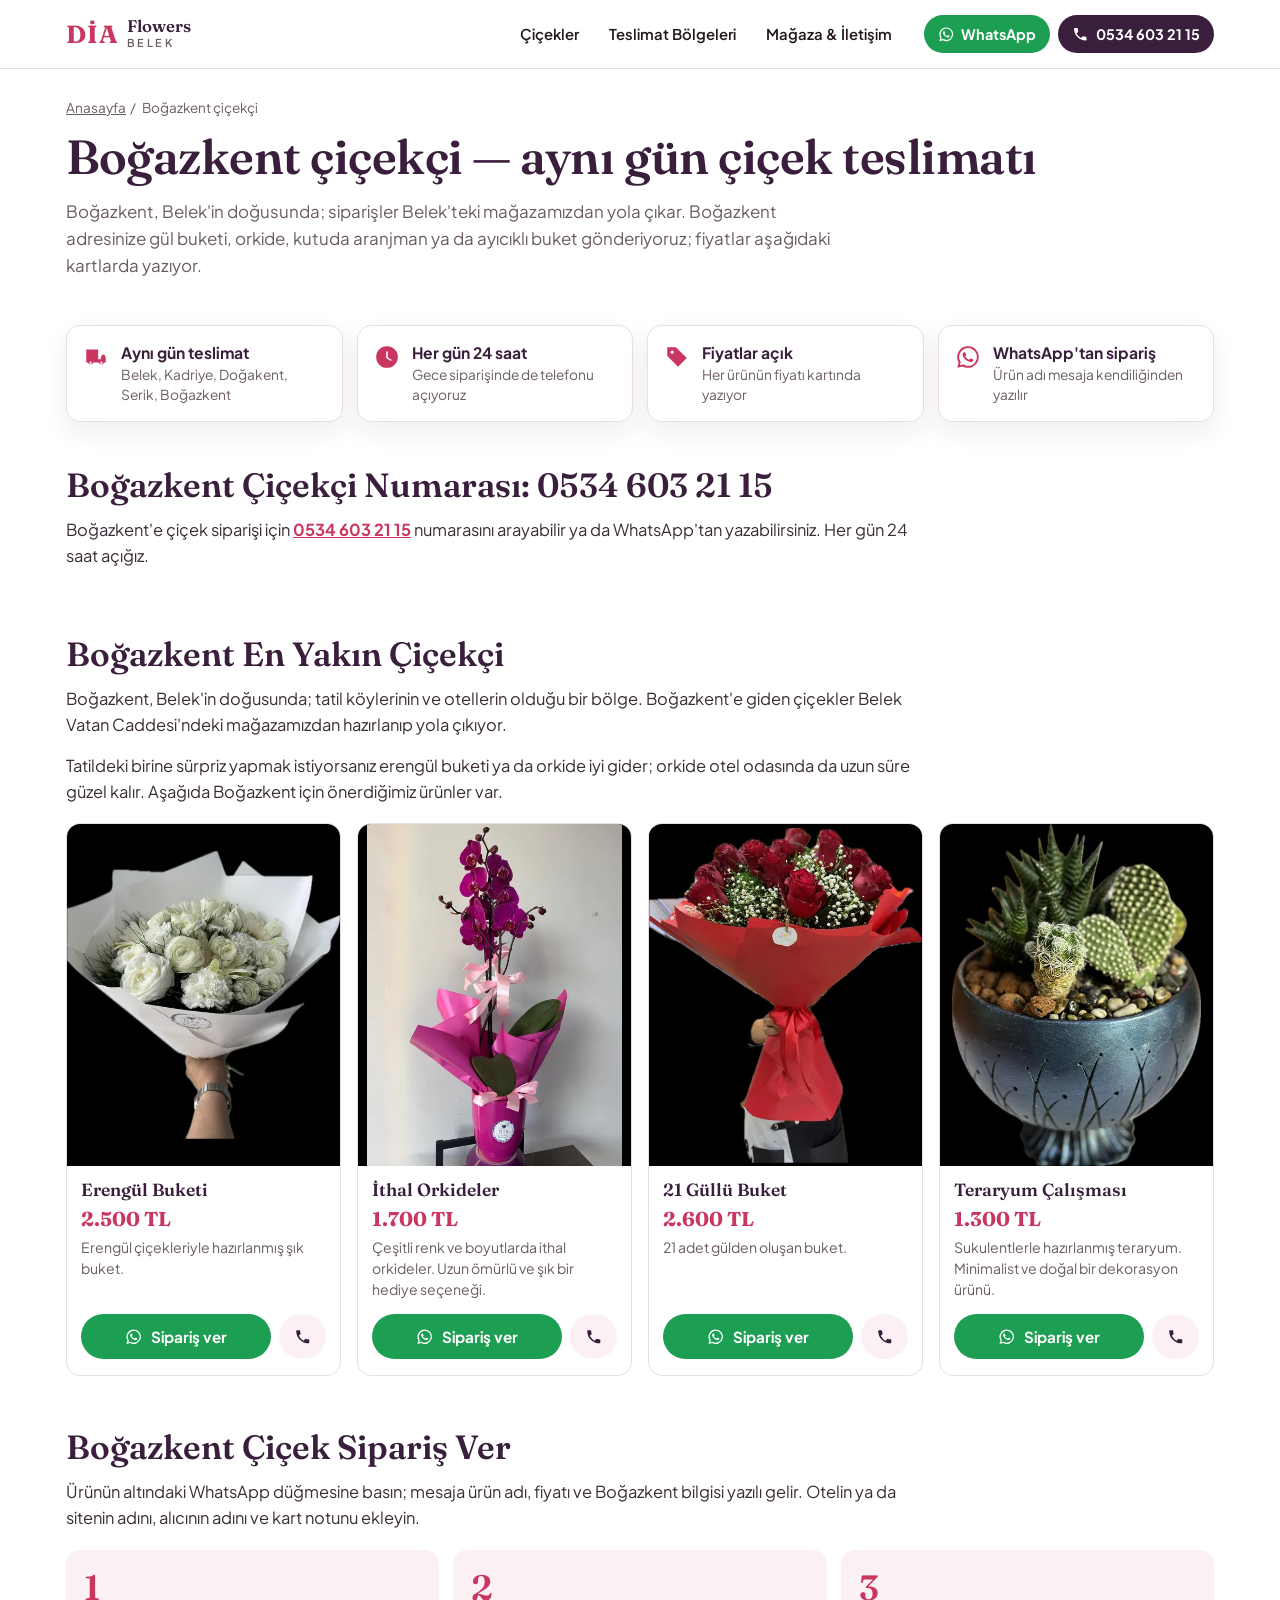
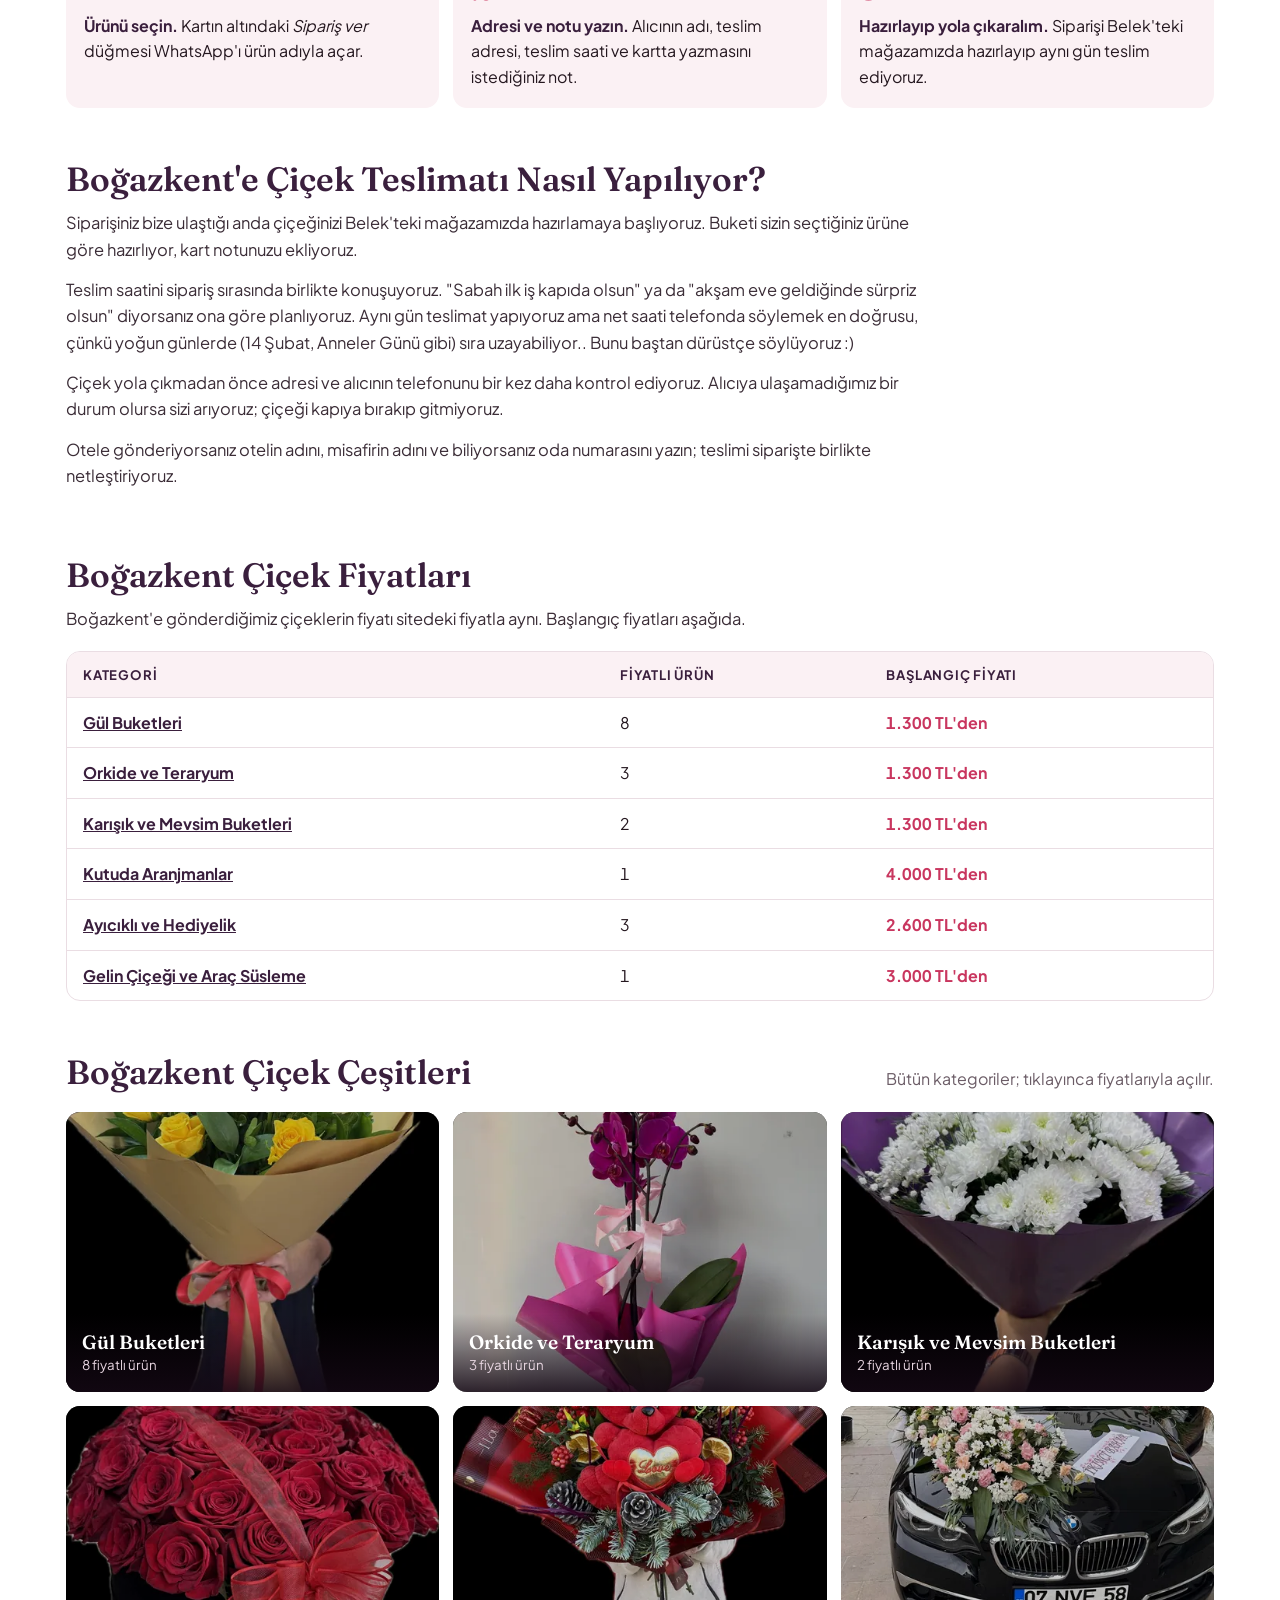
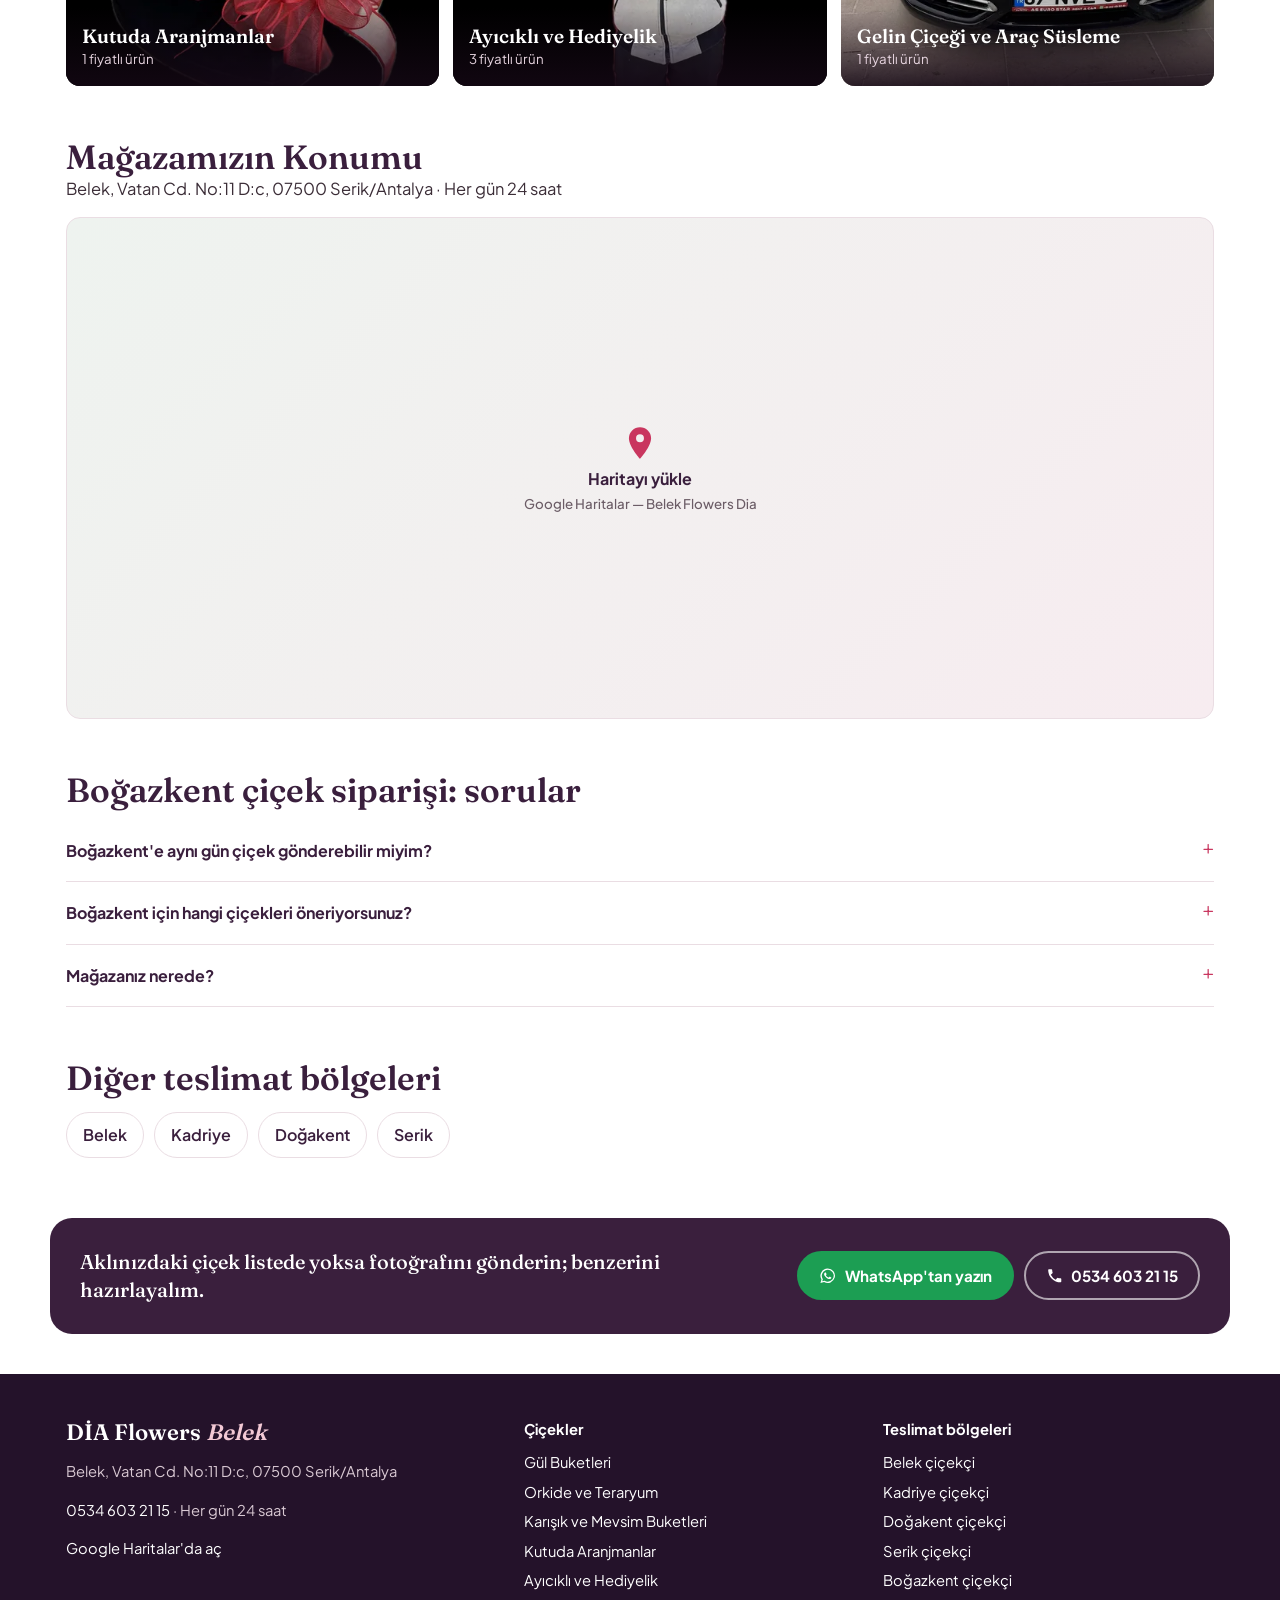
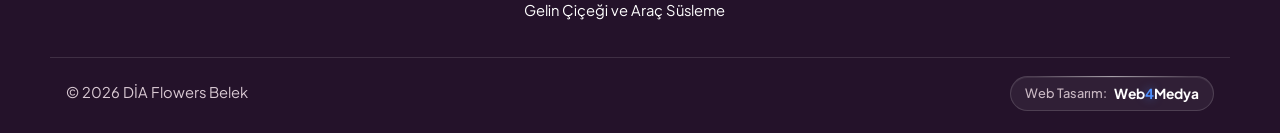
==== commit 7ca13586: "Bölge ve kategori sayfalarına SEO başlıkları ve işletme ağzından içerik: numara, en yakın çiçekçi, s" ====
--- a/bogazkent-cicekci/index.html
+++ b/bogazkent-cicekci/index.html
@@ -13,8 +13,8 @@
 <link rel="icon" href="../favicon.ico" sizes="any"><link rel="icon" type="image/png" sizes="192x192" href="../images/favicon-192.png">
 <link rel="apple-touch-icon" href="../images/favicon-192.png">
 <link rel="preload" href="../assets/fonts/fraunces-latin.woff2" as="font" type="font/woff2" crossorigin>
-<link rel="stylesheet" href="../assets/css/site.css?v=c19290f3">
-<script type="application/ld+json">{"@context": "https://schema.org", "@type": "Florist", "@id": "https://diabelekflowers.com/#isletme", "name": "DİA Flowers Belek", "alternateName": ["Belek Flowers Dia", "Serik DİA Flowers"], "url": "https://diabelekflowers.com/", "telephone": "+90 534 603 21 15", "email": "info@serikdiaflowers.com", "address": {"@type": "PostalAddress", "streetAddress": "Belek, Vatan Cd. No:11 D:c", "postalCode": "07500", "addressLocality": "Serik", "addressRegion": "Antalya", "addressCountry": "TR"}, "geo": {"@type": "GeoCoordinates", "latitude": 36.860642, "longitude": 31.060966}, "hasMap": "https://maps.google.com/?cid=12766109161344211274", "priceRange": "1.300 TL – 8.600 TL", "openingHoursSpecification": {"@type": "OpeningHoursSpecification", "dayOfWeek": ["Monday", "Tuesday", "Wednesday", "Thursday", "Friday", "Saturday", "Sunday"], "opens": "00:00", "closes": "23:59"}, "image": "https://diabelekflowers.com/images/magaza-900.webp"}</script><script type="application/ld+json">{"@context": "https://schema.org", "@type": "BreadcrumbList", "itemListElement": [{"@type": "ListItem", "position": 1, "name": "Anasayfa", "item": "https://diabelekflowers.com/"}, {"@type": "ListItem", "position": 2, "name": "Boğazkent çiçekçi", "item": "https://diabelekflowers.com/bogazkent-cicekci/"}]}</script><script type="application/ld+json">{"@context": "https://schema.org", "@type": "FAQPage", "mainEntity": [{"@type": "Question", "name": "Boğazkent'e aynı gün çiçek gönderebilir miyim?", "acceptedAnswer": {"@type": "Answer", "text": "Evet. Siparişi WhatsApp'tan ya da telefonla verin; teslim saatini sipariş sırasında söylüyoruz."}}, {"@type": "Question", "name": "Boğazkent için en çok hangi çiçekler gönderiliyor?", "acceptedAnswer": {"@type": "Answer", "text": "Bu sayfanın başındaki dört ürün: Erengül Buketi, İthal Orkideler, 21 Güllü Buket, Teraryum Çalışması."}}, {"@type": "Question", "name": "Mağazanız nerede?", "acceptedAnswer": {"@type": "Answer", "text": "Mağazamız Belek, Vatan Cd. No:11 D:c, Serik/Antalya adresinde. Her gün 24 saat açığız."}}]}</script>
+<link rel="stylesheet" href="../assets/css/site.css?v=4dc39e84">
+<script type="application/ld+json">{"@context": "https://schema.org", "@type": "Florist", "@id": "https://diabelekflowers.com/#isletme", "name": "DİA Flowers Belek", "alternateName": ["Belek Flowers Dia", "Serik DİA Flowers"], "url": "https://diabelekflowers.com/", "telephone": "+90 534 603 21 15", "email": "info@serikdiaflowers.com", "address": {"@type": "PostalAddress", "streetAddress": "Belek, Vatan Cd. No:11 D:c", "postalCode": "07500", "addressLocality": "Serik", "addressRegion": "Antalya", "addressCountry": "TR"}, "geo": {"@type": "GeoCoordinates", "latitude": 36.860642, "longitude": 31.060966}, "hasMap": "https://maps.google.com/?cid=12766109161344211274", "priceRange": "1.300 TL – 8.600 TL", "openingHoursSpecification": {"@type": "OpeningHoursSpecification", "dayOfWeek": ["Monday", "Tuesday", "Wednesday", "Thursday", "Friday", "Saturday", "Sunday"], "opens": "00:00", "closes": "23:59"}, "image": "https://diabelekflowers.com/images/magaza-900.webp"}</script><script type="application/ld+json">{"@context": "https://schema.org", "@type": "BreadcrumbList", "itemListElement": [{"@type": "ListItem", "position": 1, "name": "Anasayfa", "item": "https://diabelekflowers.com/"}, {"@type": "ListItem", "position": 2, "name": "Boğazkent çiçekçi", "item": "https://diabelekflowers.com/bogazkent-cicekci/"}]}</script><script type="application/ld+json">{"@context": "https://schema.org", "@type": "FAQPage", "mainEntity": [{"@type": "Question", "name": "Boğazkent'e aynı gün çiçek gönderebilir miyim?", "acceptedAnswer": {"@type": "Answer", "text": "Evet. Siparişi WhatsApp'tan ya da telefonla verin; teslim saatini sipariş sırasında söylüyoruz."}}, {"@type": "Question", "name": "Boğazkent için hangi çiçekleri öneriyorsunuz?", "acceptedAnswer": {"@type": "Answer", "text": "Bu sayfada önerdiğimiz dört ürün: Erengül Buketi, İthal Orkideler, 21 Güllü Buket, Teraryum Çalışması."}}, {"@type": "Question", "name": "Mağazanız nerede?", "acceptedAnswer": {"@type": "Answer", "text": "Mağazamız Belek, Vatan Cd. No:11 D:c, Serik/Antalya adresinde. Her gün 24 saat açığız."}}]}</script>
 </head>
 <body>
 <a class="atla" href="#icerik">İçeriğe geç</a>
@@ -42,8 +42,8 @@
  <li><svg viewBox="0 0 24 24" aria-hidden="true"><path d="M3 3h8l10 10-8 8L3 11zm4.5 6A1.5 1.5 0 1 0 6 7.5 1.5 1.5 0 0 0 7.5 9z"/></svg><span><b>Fiyatlar açık</b>Her ürünün fiyatı kartında yazıyor</span></li>
  <li><svg viewBox="0 0 24 24" aria-hidden="true"><path d="M12 2a10 10 0 0 0-8.6 15.1L2 22l5-1.3A10 10 0 1 0 12 2zm0 18.2a8.2 8.2 0 0 1-4.2-1.2l-.3-.2-3 .8.8-2.9-.2-.3A8.2 8.2 0 1 1 12 20.2zm4.5-6.1c-.25-.12-1.47-.72-1.7-.8-.23-.09-.4-.13-.56.12-.17.25-.64.8-.79.97-.14.17-.29.19-.54.06a6.7 6.7 0 0 1-3.3-2.9c-.25-.43.25-.4.71-1.33a.45.45 0 0 0-.02-.42c-.06-.12-.56-1.35-.77-1.85-.2-.48-.4-.42-.56-.42h-.47a.9.9 0 0 0-.65.3 2.7 2.7 0 0 0-.85 2.02 4.7 4.7 0 0 0 1 2.5 10.8 10.8 0 0 0 4.1 3.65c1.53.66 2.13.71 2.9.6.47-.07 1.47-.6 1.67-1.18.21-.58.21-1.08.15-1.18-.06-.1-.23-.17-.48-.29z"/></svg><span><b>WhatsApp'tan sipariş</b>Ürün adı mesaja kendiliğinden yazılır</span></li>
 </ul>
-<section class="bolum kap"><div class="bas"><h2>Boğazkent için en çok gönderilenler</h2><p>WhatsApp düğmesi, mesaja ürün adını ve Boğazkent bilgisini ekler.</p></div>
- <div class="izgara"><article class="kart">
+<section class="bolum kap yazi"><h2>Boğazkent Çiçekçi Numarası: 0534 603 21 15</h2><div class="yz"><p>Boğazkent'e çiçek siparişi için <a href="tel:+905346032115">0534 603 21 15</a> numarasını arayabilir ya da WhatsApp'tan yazabilirsiniz. Her gün 24 saat açığız.</p></div></section>
+<section class="bolum kap yazi genis"><h2>Boğazkent En Yakın Çiçekçi</h2><div class="yz"><p>Boğazkent, Belek'in doğusunda; tatil köylerinin ve otellerin olduğu bir bölge. Boğazkent'e giden çiçekler Belek Vatan Caddesi'ndeki mağazamızdan hazırlanıp yola çıkıyor.</p><p>Tatildeki birine sürpriz yapmak istiyorsanız erengül buketi ya da orkide iyi gider; orkide otel odasında da uzun süre güzel kalır. Aşağıda Boğazkent için önerdiğimiz ürünler var.</p></div><div class="izgara"><article class="kart">
  <div class="kart-g"><img class="" src="../images/erengul-900.webp" srcset="../images/erengul-480.webp 480w, ../images/erengul-900.webp 900w" sizes="(max-width:640px) 50vw, 300px" width="900" height="950" alt="Erengül Buketi — DİA Flowers Belek" fetchpriority="high"></div>
  <div class="kart-ic">
   <h3>Erengül Buketi</h3>
@@ -76,34 +76,26 @@
   <div class="kart-d"><a class="btn btn-wa" href="https://wa.me/905346032115?text=Merhaba%2C%20Teraryum%20%C3%87al%C4%B1%C5%9Fmas%C4%B1%20%281.300%20TL%29%20Bo%C4%9Fazkent%20adresine%20sipari%C5%9F%20vermek%20istiyorum." rel="noopener" target="_blank"><svg viewBox="0 0 24 24" aria-hidden="true"><path d="M12 2a10 10 0 0 0-8.6 15.1L2 22l5-1.3A10 10 0 1 0 12 2zm0 18.2a8.2 8.2 0 0 1-4.2-1.2l-.3-.2-3 .8.8-2.9-.2-.3A8.2 8.2 0 1 1 12 20.2zm4.5-6.1c-.25-.12-1.47-.72-1.7-.8-.23-.09-.4-.13-.56.12-.17.25-.64.8-.79.97-.14.17-.29.19-.54.06a6.7 6.7 0 0 1-3.3-2.9c-.25-.43.25-.4.71-1.33a.45.45 0 0 0-.02-.42c-.06-.12-.56-1.35-.77-1.85-.2-.48-.4-.42-.56-.42h-.47a.9.9 0 0 0-.65.3 2.7 2.7 0 0 0-.85 2.02 4.7 4.7 0 0 0 1 2.5 10.8 10.8 0 0 0 4.1 3.65c1.53.66 2.13.71 2.9.6.47-.07 1.47-.6 1.67-1.18.21-.58.21-1.08.15-1.18-.06-.1-.23-.17-.48-.29z"/></svg>Sipariş ver</a><a class="btn btn-ara" href="tel:+905346032115" aria-label="Teraryum Çalışması için ara"><svg viewBox="0 0 24 24" aria-hidden="true"><path d="M6.6 10.8a15.1 15.1 0 0 0 6.6 6.6l2.2-2.2a1 1 0 0 1 1-.25 11.4 11.4 0 0 0 3.6.57 1 1 0 0 1 1 1V20a1 1 0 0 1-1 1A17 17 0 0 1 3 4a1 1 0 0 1 1-1h3.5a1 1 0 0 1 1 1c0 1.25.2 2.45.57 3.57a1 1 0 0 1-.25 1z"/></svg></a></div>
  </div>
 </article></div></section>
-<section class="bolum kap"><div class="bas"><h2>Tüm çiçekler</h2></div><div class="kk-izgara"><a class="kk" href="../gul-buketleri/"><img class="" src="../images/dokuz-900.webp" srcset="../images/dokuz-480.webp 480w, ../images/dokuz-900.webp 900w" sizes="(max-width:640px) 50vw, 320px" width="900" height="1191" alt="Gül Buketleri" loading="lazy" decoding="async">
+<section class="bolum kap yazi"><h2>Boğazkent Çiçek Sipariş Ver</h2><div class="yz"><p>Ürünün altındaki WhatsApp düğmesine basın; mesaja ürün adı, fiyatı ve Boğazkent bilgisi yazılı gelir. Otelin ya da sitenin adını, alıcının adını ve kart notunu ekleyin.</p></div><ol class="adim">
+  <li><b>Ürünü seçin.</b> Kartın altındaki <em>Sipariş ver</em> düğmesi WhatsApp'ı ürün adıyla açar.</li>
+  <li><b>Adresi ve notu yazın.</b> Alıcının adı, teslim adresi, teslim saati ve kartta yazmasını istediğiniz not.</li>
+  <li><b>Hazırlayıp yola çıkaralım.</b> Siparişi Belek'teki mağazamızda hazırlayıp aynı gün teslim ediyoruz.</li>
+ </ol></section>
+<section class="bolum kap yazi" id="teslimat"><h2>Boğazkent&#x27;e Çiçek Teslimatı Nasıl Yapılıyor?</h2><div class="yz"><p>Siparişiniz bize ulaştığı anda çiçeğinizi Belek'teki mağazamızda hazırlamaya başlıyoruz. Buketi sizin seçtiğiniz ürüne göre hazırlıyor, kart notunuzu ekliyoruz.</p><p>Teslim saatini sipariş sırasında birlikte konuşuyoruz. "Sabah ilk iş kapıda olsun" ya da "akşam eve geldiğinde sürpriz olsun" diyorsanız ona göre planlıyoruz. Aynı gün teslimat yapıyoruz ama net saati telefonda söylemek en doğrusu, çünkü yoğun günlerde (14 Şubat, Anneler Günü gibi) sıra uzayabiliyor.. Bunu baştan dürüstçe söylüyoruz :)</p><p>Çiçek yola çıkmadan önce adresi ve alıcının telefonunu bir kez daha kontrol ediyoruz. Alıcıya ulaşamadığımız bir durum olursa sizi arıyoruz; çiçeği kapıya bırakıp gitmiyoruz.</p><p>Otele gönderiyorsanız otelin adını, misafirin adını ve biliyorsanız oda numarasını yazın; teslimi siparişte birlikte netleştiriyoruz.</p></div></section>
+<section class="bolum kap yazi"><h2>Boğazkent Çiçek Fiyatları</h2><div class="yz"><p>Boğazkent'e gönderdiğimiz çiçeklerin fiyatı sitedeki fiyatla aynı. Başlangıç fiyatları aşağıda.</p></div><div class="tablo-k"><table class="tablo"><thead><tr><th scope="col">Kategori</th><th scope="col">Fiyatlı ürün</th><th scope="col">Başlangıç fiyatı</th></tr></thead>
+<tbody><tr><th scope="row"><a href="../gul-buketleri/">Gül Buketleri</a></th><td>8</td><td class="tf">1.300 TL'den</td></tr><tr><th scope="row"><a href="../orkide-teraryum/">Orkide ve Teraryum</a></th><td>3</td><td class="tf">1.300 TL'den</td></tr><tr><th scope="row"><a href="../buketler/">Karışık ve Mevsim Buketleri</a></th><td>2</td><td class="tf">1.300 TL'den</td></tr><tr><th scope="row"><a href="../kutuda-aranjman/">Kutuda Aranjmanlar</a></th><td>1</td><td class="tf">4.000 TL'den</td></tr><tr><th scope="row"><a href="../hediye-ayicikli/">Ayıcıklı ve Hediyelik</a></th><td>3</td><td class="tf">2.600 TL'den</td></tr><tr><th scope="row"><a href="../gelin-cicegi-arac-susleme/">Gelin Çiçeği ve Araç Süsleme</a></th><td>1</td><td class="tf">3.000 TL'den</td></tr></tbody></table></div></section>
+
+<section class="bolum kap"><div class="bas"><h2>Boğazkent Çiçek Çeşitleri</h2><p>Bütün kategoriler; tıklayınca fiyatlarıyla açılır.</p></div><div class="kk-izgara"><a class="kk" href="../gul-buketleri/"><img class="" src="../images/dokuz-900.webp" srcset="../images/dokuz-480.webp 480w, ../images/dokuz-900.webp 900w" sizes="(max-width:640px) 50vw, 320px" width="900" height="1191" alt="Gül Buketleri" loading="lazy" decoding="async">
  <span class="kk-ic"><strong>Gül Buketleri</strong><small>8 fiyatlı ürün</small></span></a><a class="kk" href="../orkide-teraryum/"><img class="" src="../images/orkide1-900.webp" srcset="../images/orkide1-480.webp 480w, ../images/orkide1-900.webp 900w" sizes="(max-width:640px) 50vw, 320px" width="900" height="1200" alt="Orkide ve Teraryum" loading="lazy" decoding="async">
  <span class="kk-ic"><strong>Orkide ve Teraryum</strong><small>3 fiyatlı ürün</small></span></a><a class="kk" href="../buketler/"><img class="" src="../images/ithalyerli1-900.webp" srcset="../images/ithalyerli1-480.webp 480w, ../images/ithalyerli1-900.webp 900w" sizes="(max-width:640px) 50vw, 320px" width="900" height="1048" alt="Karışık ve Mevsim Buketleri" loading="lazy" decoding="async">
  <span class="kk-ic"><strong>Karışık ve Mevsim Buketleri</strong><small>2 fiyatlı ürün</small></span></a><a class="kk" href="../kutuda-aranjman/"><img class="" src="../images/kalp1-900.webp" srcset="../images/kalp1-480.webp 480w, ../images/kalp1-900.webp 900w" sizes="(max-width:640px) 50vw, 320px" width="900" height="761" alt="Kutuda Aranjmanlar" loading="lazy" decoding="async">
  <span class="kk-ic"><strong>Kutuda Aranjmanlar</strong><small>1 fiyatlı ürün</small></span></a><a class="kk" href="../hediye-ayicikli/"><img class="" src="../images/kokoinali-900.webp" srcset="../images/kokoinali-480.webp 480w, ../images/kokoinali-900.webp 900w" sizes="(max-width:640px) 50vw, 320px" width="900" height="1131" alt="Ayıcıklı ve Hediyelik" loading="lazy" decoding="async">
  <span class="kk-ic"><strong>Ayıcıklı ve Hediyelik</strong><small>3 fiyatlı ürün</small></span></a><a class="kk" href="../gelin-cicegi-arac-susleme/"><img class="" src="../images/araba1-900.webp" srcset="../images/araba1-480.webp 480w, ../images/araba1-900.webp 900w" sizes="(max-width:640px) 50vw, 320px" width="900" height="1181" alt="Gelin Çiçeği ve Araç Süsleme" loading="lazy" decoding="async">
  <span class="kk-ic"><strong>Gelin Çiçeği ve Araç Süsleme</strong><small>1 fiyatlı ürün</small></span></a></div></section>
-<section class="bolum kap"><h2>Sipariş üç adımda</h2>
- <ol class="adim">
-  <li><b>Ürünü seçin.</b> Kartın altındaki <em>Sipariş ver</em> düğmesi WhatsApp'ı ürün adıyla açar.</li>
-  <li><b>Adresi ve notu yazın.</b> Alıcının adı, teslim adresi, teslim saati ve kartta yazmasını istediğiniz not.</li>
-  <li><b>Hazırlayıp yola çıkaralım.</b> Siparişi Belek'teki mağazamızda hazırlayıp aynı gün teslim ediyoruz.</li>
- </ol></section>
-<section class="bolum magaza kap">
- <div class="mg-yazi"><h2>Belek'teki mağazamız</h2>
-  <p>Siparişler, Vatan Caddesi'ndeki mağazamızda hazırlanıyor. Gelip çiçeği kendiniz seçebilir ya da adrese gönderebilirsiniz.</p>
-  <ul class="bilgi">
-   <li><svg viewBox="0 0 24 24" aria-hidden="true"><path d="M12 2a7 7 0 0 0-7 7c0 5.25 7 13 7 13s7-7.75 7-13a7 7 0 0 0-7-7zm0 9.5A2.5 2.5 0 1 1 12 6.5a2.5 2.5 0 0 1 0 5z"/></svg><span>Belek, Vatan Cd. No:11 D:c, 07500 Serik/Antalya</span></li>
-   <li><svg viewBox="0 0 24 24" aria-hidden="true"><path d="M6.6 10.8a15.1 15.1 0 0 0 6.6 6.6l2.2-2.2a1 1 0 0 1 1-.25 11.4 11.4 0 0 0 3.6.57 1 1 0 0 1 1 1V20a1 1 0 0 1-1 1A17 17 0 0 1 3 4a1 1 0 0 1 1-1h3.5a1 1 0 0 1 1 1c0 1.25.2 2.45.57 3.57a1 1 0 0 1-.25 1z"/></svg><a href="tel:+905346032115">0534 603 21 15</a></li>
-   <li><svg viewBox="0 0 24 24" aria-hidden="true"><path d="M12 2a10 10 0 1 0 10 10A10 10 0 0 0 12 2zm.75 10.4 3.6 2.15-.75 1.25L11.25 13V7h1.5z"/></svg><span>Her gün 24 saat</span></li>
-  </ul>
-  <a class="btn btn-ana" href="https://maps.google.com/?cid=12766109161344211274" rel="noopener" target="_blank"><svg viewBox="0 0 24 24" aria-hidden="true"><path d="M12 2a7 7 0 0 0-7 7c0 5.25 7 13 7 13s7-7.75 7-13a7 7 0 0 0-7-7zm0 9.5A2.5 2.5 0 1 1 12 6.5a2.5 2.5 0 0 1 0 5z"/></svg>Yol tarifi al</a></div>
- <div class="mg-foto"><figure><img class="" src="../images/magaza-900.webp" srcset="../images/magaza-480.webp 480w, ../images/magaza-900.webp 900w" sizes="(max-width:640px) 100vw, 360px" width="900" height="1200" alt="DİA Flowers Belek mağazası, akşam" loading="lazy" decoding="async"></figure><figure><img class="" src="../images/dukkan1-900.webp" srcset="../images/dukkan1-480.webp 480w, ../images/dukkan1-900.webp 900w" sizes="(max-width:640px) 100vw, 360px" width="900" height="675" alt="DİA Flowers mağaza vitrini" loading="lazy" decoding="async"></figure></div>
-</section>
-<section class="bolum kap"><div class="harita" data-src="https://www.google.com/maps/embed?pb=!1m18!1m12!1m3!1d3192.2413163143233!2d31.06096647576717!3d36.860642264290156!2m3!1f0!2f0!3f0!3m2!1i1024!2i768!4f13.1!3m3!1m2!1s0x14c3633cf203a503%3A0xb12a54a4fdc8194a!2sBelek%20Flowers%20Dia!5e0!3m2!1str!2str!4v1791854930245!5m2!1str!2str">
+<section class="bolum kap"><h2>Mağazamızın Konumu</h2><div class="yz"><p>Belek, Vatan Cd. No:11 D:c, 07500 Serik/Antalya · Her gün 24 saat</p></div><div class="harita" data-src="https://www.google.com/maps/embed?pb=!1m18!1m12!1m3!1d3192.2413163143233!2d31.06096647576717!3d36.860642264290156!2m3!1f0!2f0!3f0!3m2!1i1024!2i768!4f13.1!3m3!1m2!1s0x14c3633cf203a503%3A0xb12a54a4fdc8194a!2sBelek%20Flowers%20Dia!5e0!3m2!1str!2str!4v1791854930245!5m2!1str!2str">
  <button type="button" class="harita-d"><svg viewBox="0 0 24 24" aria-hidden="true"><path d="M12 2a7 7 0 0 0-7 7c0 5.25 7 13 7 13s7-7.75 7-13a7 7 0 0 0-7-7zm0 9.5A2.5 2.5 0 1 1 12 6.5a2.5 2.5 0 0 1 0 5z"/></svg><span>Haritayı yükle</span><small>Google Haritalar — Belek Flowers Dia</small></button>
 </div></section>
-<section class="bolum kap sss"><h2>Boğazkent çiçek siparişi: sorular</h2><details><summary>Boğazkent&#x27;e aynı gün çiçek gönderebilir miyim?</summary><p>Evet. Siparişi WhatsApp&#x27;tan ya da telefonla verin; teslim saatini sipariş sırasında söylüyoruz.</p></details><details><summary>Boğazkent için en çok hangi çiçekler gönderiliyor?</summary><p>Bu sayfanın başındaki dört ürün: Erengül Buketi, İthal Orkideler, 21 Güllü Buket, Teraryum Çalışması.</p></details><details><summary>Mağazanız nerede?</summary><p>Mağazamız Belek, Vatan Cd. No:11 D:c, Serik/Antalya adresinde. Her gün 24 saat açığız.</p></details></section>
+<section class="bolum kap sss"><h2>Boğazkent çiçek siparişi: sorular</h2><details><summary>Boğazkent&#x27;e aynı gün çiçek gönderebilir miyim?</summary><p>Evet. Siparişi WhatsApp&#x27;tan ya da telefonla verin; teslim saatini sipariş sırasında söylüyoruz.</p></details><details><summary>Boğazkent için hangi çiçekleri öneriyorsunuz?</summary><p>Bu sayfada önerdiğimiz dört ürün: Erengül Buketi, İthal Orkideler, 21 Güllü Buket, Teraryum Çalışması.</p></details><details><summary>Mağazanız nerede?</summary><p>Mağazamız Belek, Vatan Cd. No:11 D:c, Serik/Antalya adresinde. Her gün 24 saat açığız.</p></details></section>
 <section class="bolum kap"><h2>Diğer teslimat bölgeleri</h2><div class="etk-satir"><a class="etk" href="../">Belek</a><a class="etk" href="../kadriye-cicekci/">Kadriye</a><a class="etk" href="../dogakent-cicekci/">Doğakent</a><a class="etk" href="../serik-cicekci/">Serik</a></div></section>
 <section class="cta kap"><p>Aklınızdaki çiçek listede yoksa fotoğrafını gönderin; benzerini hazırlayalım.</p>
  <div><a class="btn btn-wa" href="https://wa.me/905346032115?text=Merhaba%2C%20%C3%B6zel%20bir%20%C3%A7i%C3%A7ek%20sipari%C5%9Fi%20i%C3%A7in%20bilgi%20almak%20istiyorum." rel="noopener" target="_blank"><svg viewBox="0 0 24 24" aria-hidden="true"><path d="M12 2a10 10 0 0 0-8.6 15.1L2 22l5-1.3A10 10 0 1 0 12 2zm0 18.2a8.2 8.2 0 0 1-4.2-1.2l-.3-.2-3 .8.8-2.9-.2-.3A8.2 8.2 0 1 1 12 20.2zm4.5-6.1c-.25-.12-1.47-.72-1.7-.8-.23-.09-.4-.13-.56.12-.17.25-.64.8-.79.97-.14.17-.29.19-.54.06a6.7 6.7 0 0 1-3.3-2.9c-.25-.43.25-.4.71-1.33a.45.45 0 0 0-.02-.42c-.06-.12-.56-1.35-.77-1.85-.2-.48-.4-.42-.56-.42h-.47a.9.9 0 0 0-.65.3 2.7 2.7 0 0 0-.85 2.02 4.7 4.7 0 0 0 1 2.5 10.8 10.8 0 0 0 4.1 3.65c1.53.66 2.13.71 2.9.6.47-.07 1.47-.6 1.67-1.18.21-.58.21-1.08.15-1.18-.06-.1-.23-.17-.48-.29z"/></svg>WhatsApp'tan yazın</a>
--- a/assets/css/site.css
+++ b/assets/css/site.css
@@ -76,6 +76,20 @@
 .bas{display:flex;flex-wrap:wrap;align-items:flex-end;justify-content:space-between;gap:8px 24px;margin-bottom:20px}
 .bas p{margin:0;color:var(--soluk);max-width:56ch}
 .ara-bas{margin-top:28px}
+
+/* metin bölümleri */
+.yazi h2{margin-bottom:12px}
+.yz{max-width:72ch}
+.yz p{margin:0 0 14px;font-size:1.03rem;color:#3B2D37}
+.yz a{font-weight:700}
+.yazi .izgara,.yazi .adim,.yazi .magaza,.yazi .tablo-k{margin-top:18px}
+.tablo-k{overflow-x:auto;border:1px solid var(--cizgi);border-radius:var(--r)}
+.tablo{width:100%;border-collapse:collapse;font-variant-numeric:tabular-nums}
+.tablo th,.tablo td{padding:12px 16px;text-align:left;border-bottom:1px solid var(--cizgi)}
+.tablo thead th{background:var(--pembe-z);color:var(--murdum);font-size:.82rem;text-transform:uppercase;letter-spacing:.06em}
+.tablo tbody tr:last-child>*{border-bottom:0}
+.tablo a{color:var(--murdum);font-weight:700}
+.tf{color:var(--gul);font-weight:700;white-space:nowrap}
 
 /* kategori kutuları */
 .kk-izgara{display:grid;grid-template-columns:repeat(3,1fr);gap:14px}
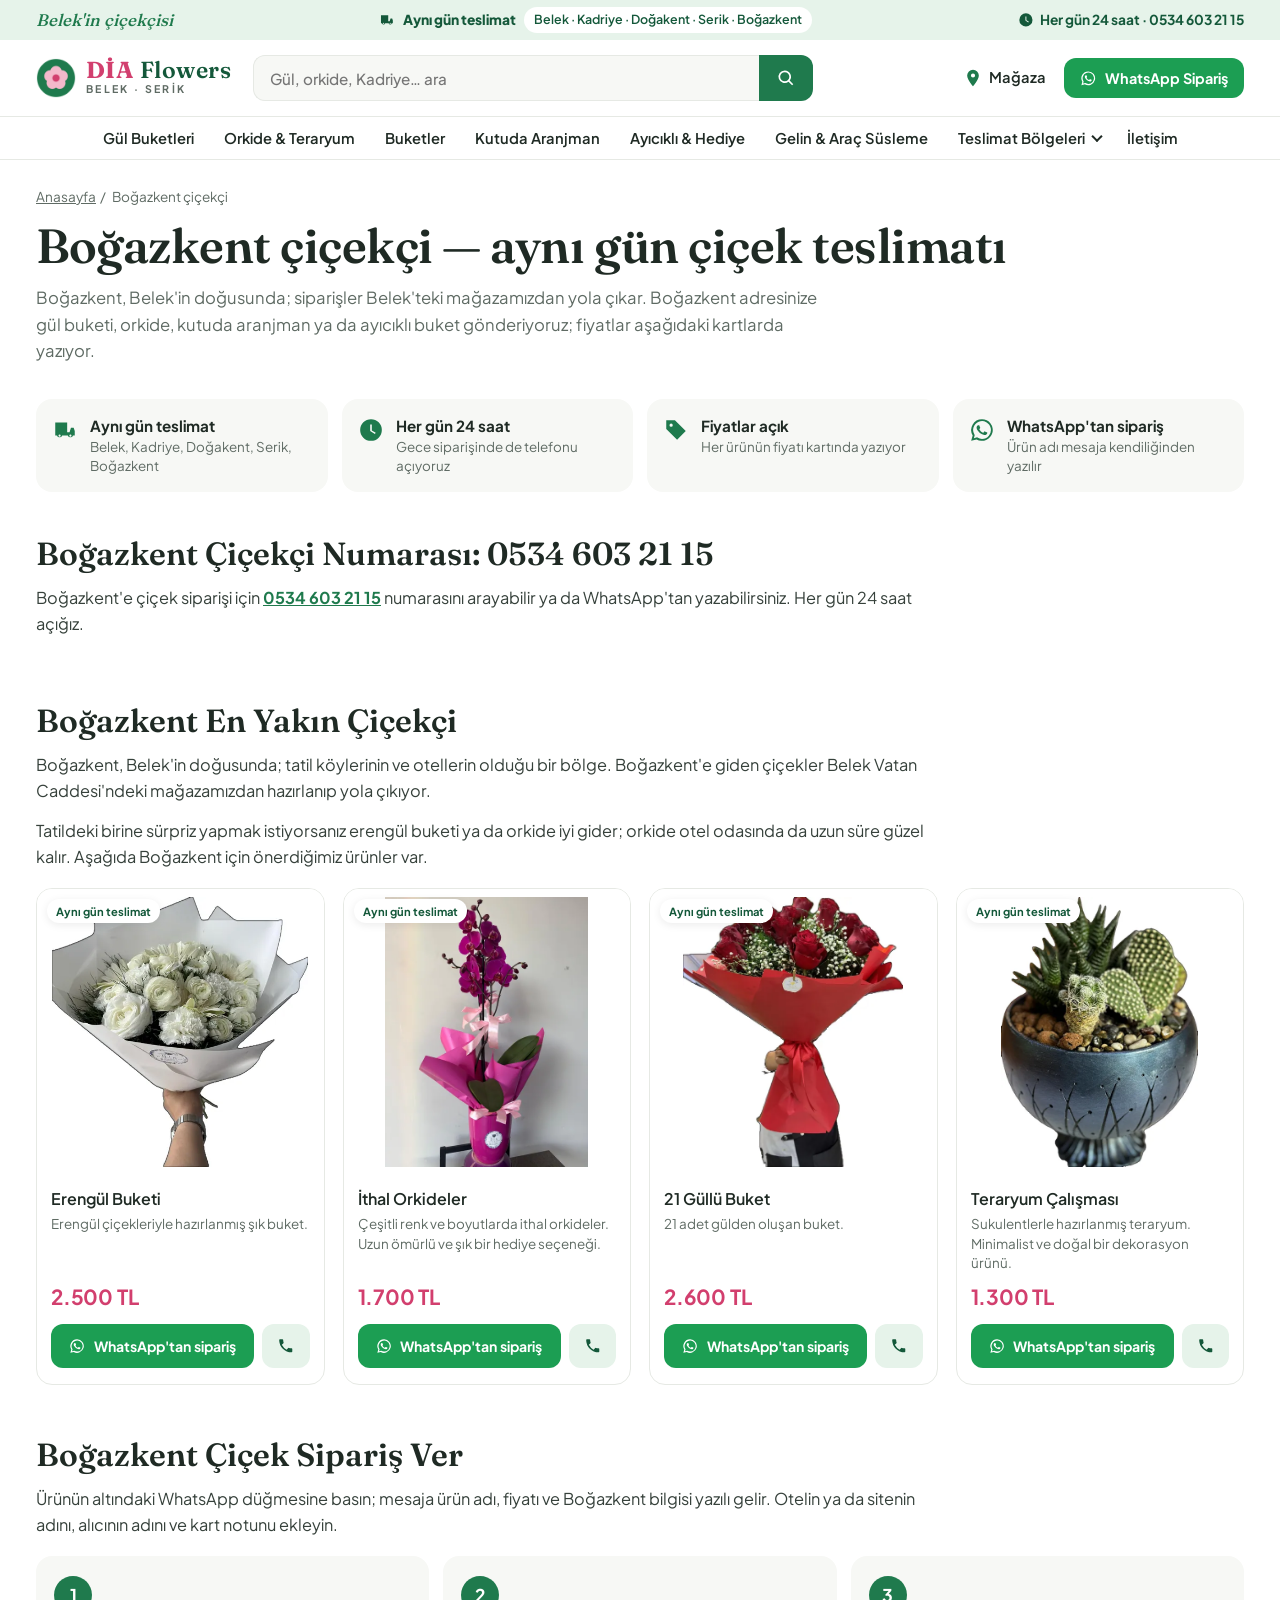
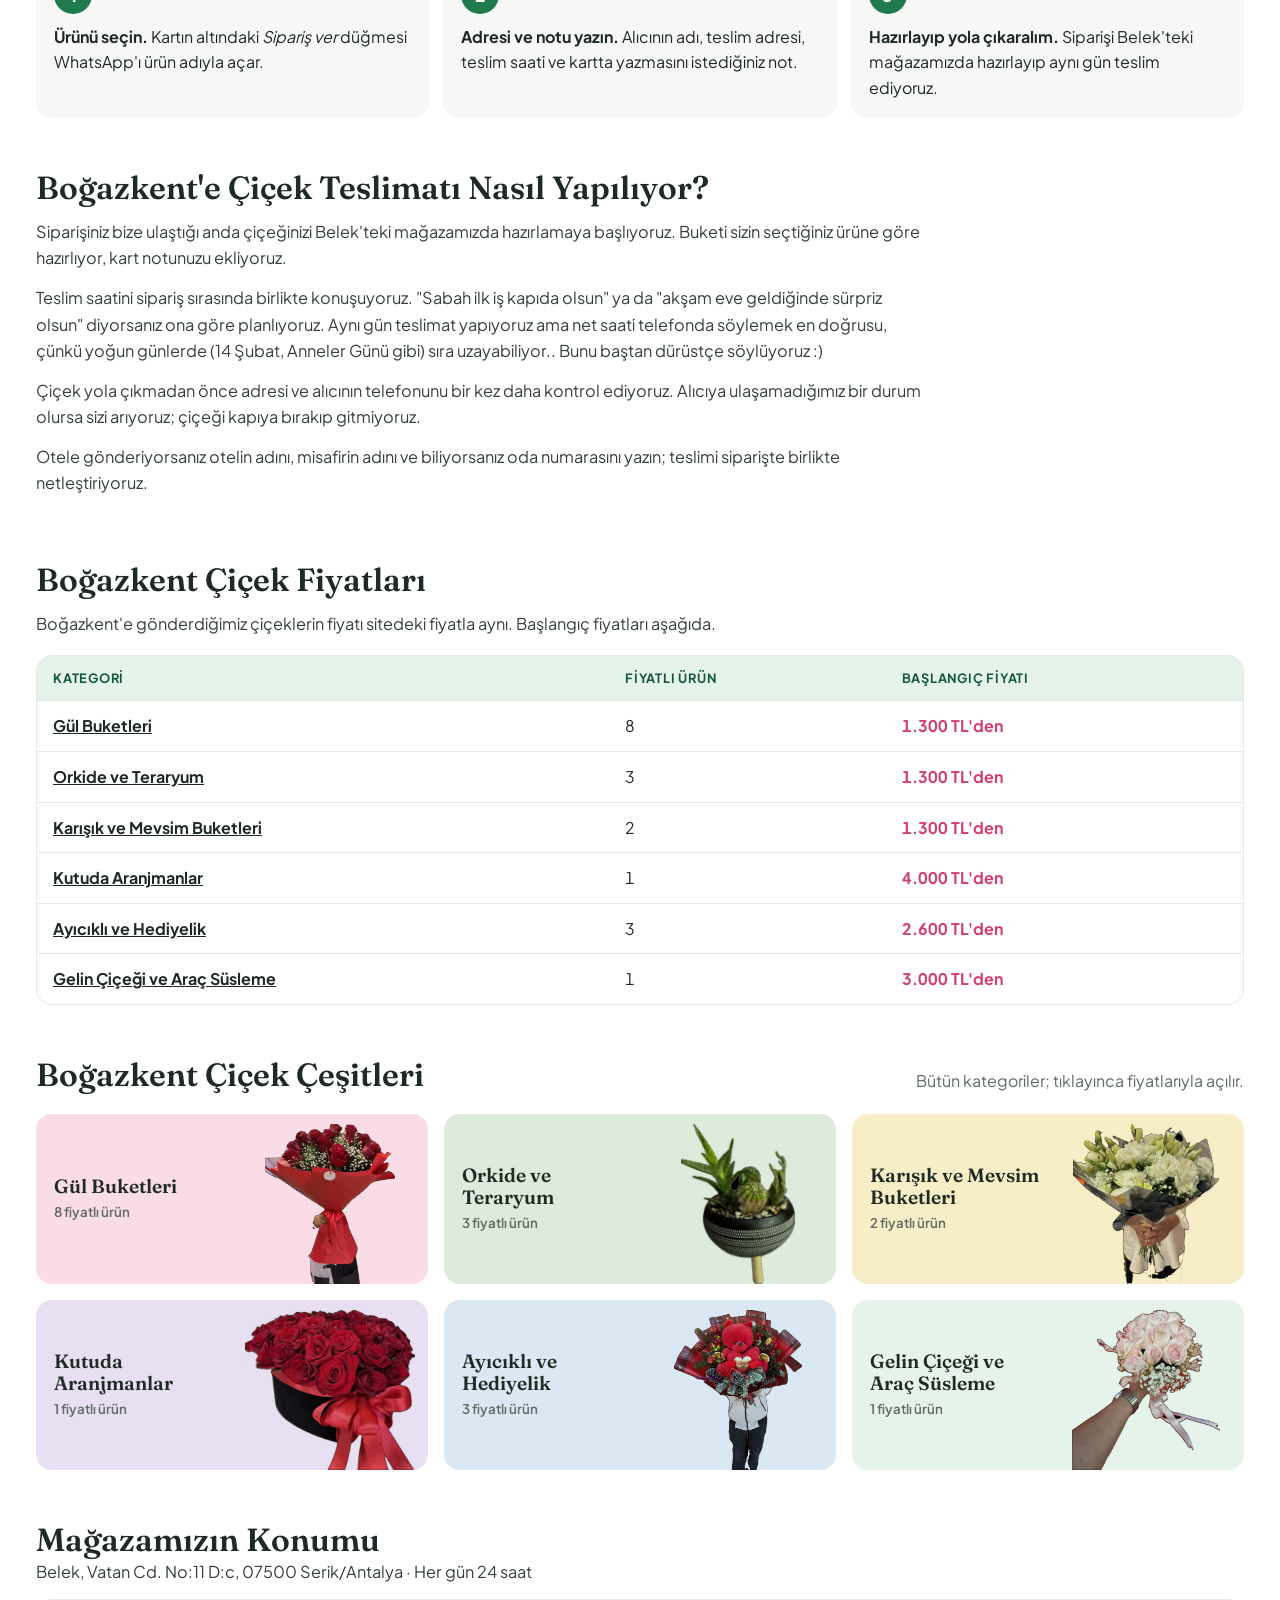
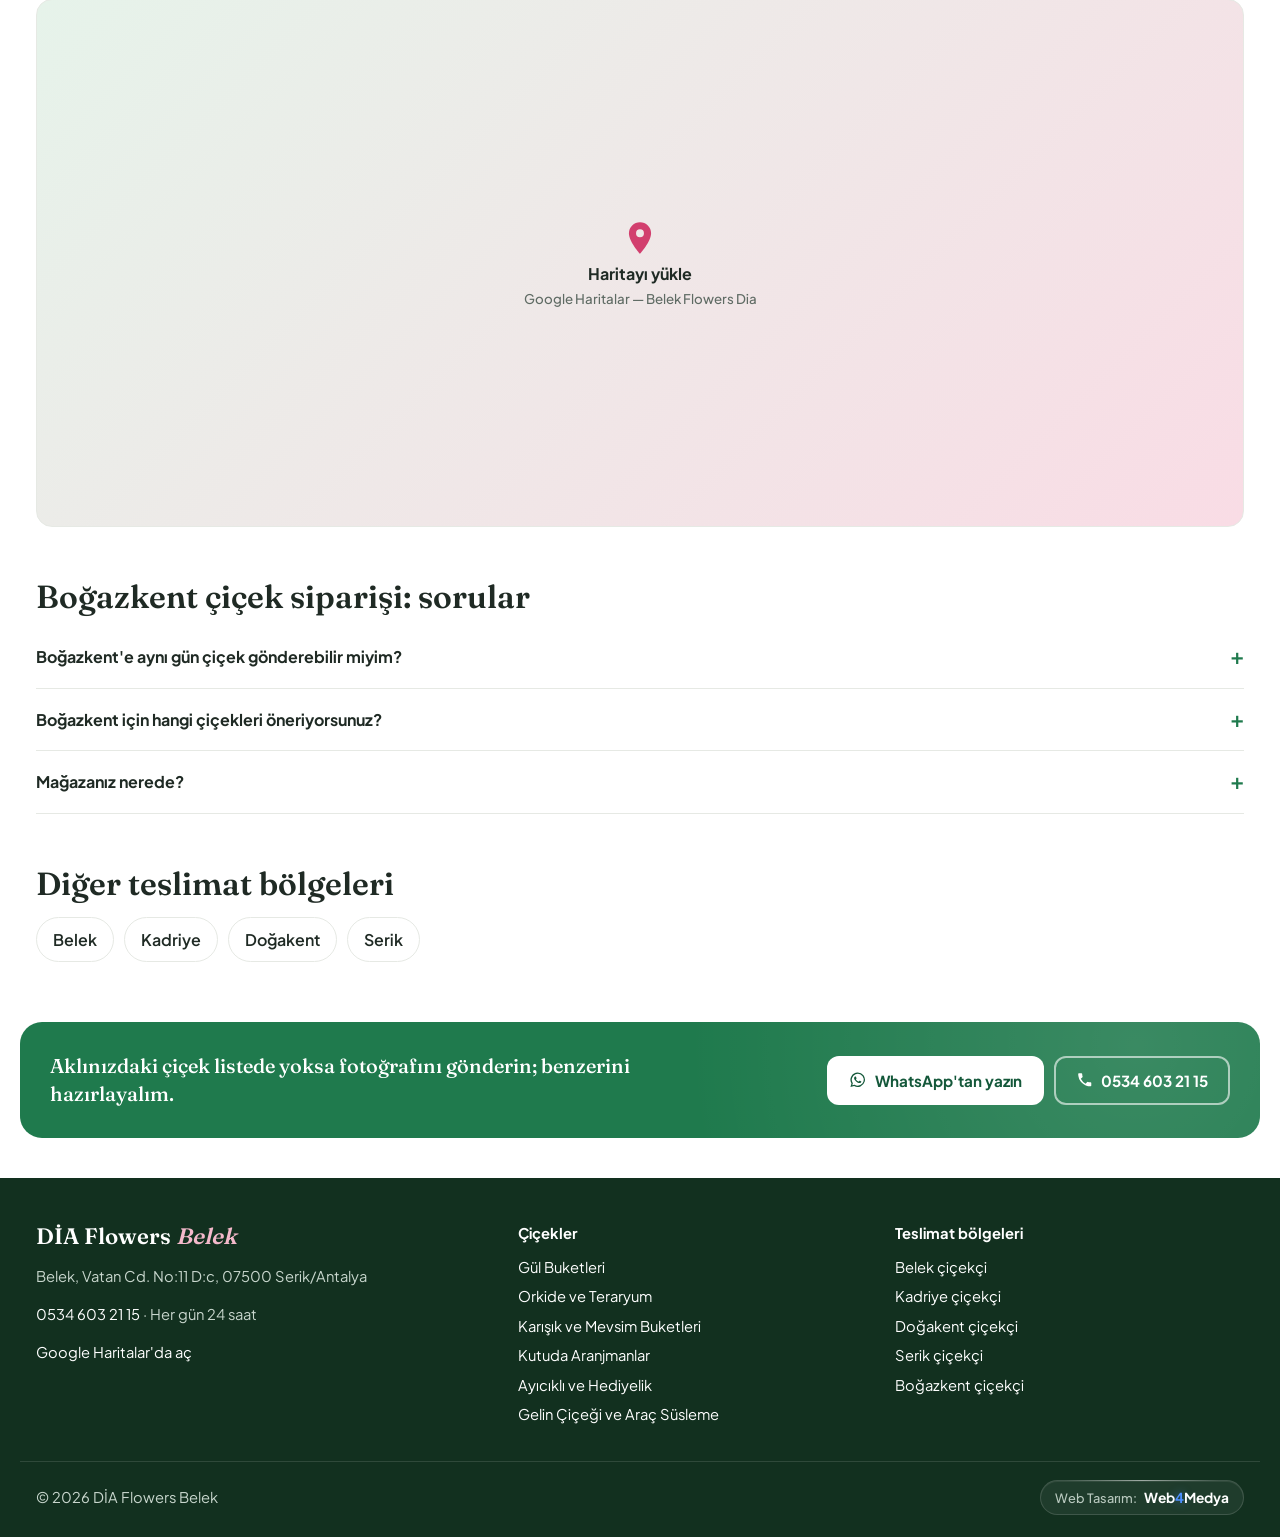
==== commit 29f2865d: "Tasarım yenilendi: duyuru şeridi, arama, kategori çubuğu, yuvarlak kategoriler, pastel vitrin banner" ====
--- a/bogazkent-cicekci/index.html
+++ b/bogazkent-cicekci/index.html
@@ -6,32 +6,44 @@
 <title>Boğazkent Çiçekçi — Aynı Gün Çiçek Teslimatı | DİA Flowers</title>
 <meta name="description" content="Boğazkent çiçek siparişi: gül buketi, orkide ve kutuda aranjman aynı gün adrese. Belek&#x27;teki DİA Flowers mağazasından; WhatsApp&#x27;tan sipariş, her gün 24 saat.">
 <link rel="canonical" href="https://diabelekflowers.com/bogazkent-cicekci/">
-<meta name="theme-color" content="#3A1F3D">
+<meta name="theme-color" content="#1F7A4D">
 <meta property="og:type" content="website"><meta property="og:locale" content="tr_TR">
 <meta property="og:title" content="Boğazkent Çiçekçi — Aynı Gün Çiçek Teslimatı | DİA Flowers"><meta property="og:description" content="Boğazkent çiçek siparişi: gül buketi, orkide ve kutuda aranjman aynı gün adrese. Belek&#x27;teki DİA Flowers mağazasından; WhatsApp&#x27;tan sipariş, her gün 24 saat.">
 <meta property="og:url" content="https://diabelekflowers.com/bogazkent-cicekci/"><meta property="og:image" content="https://diabelekflowers.com/images/og.jpg">
 <link rel="icon" href="../favicon.ico" sizes="any"><link rel="icon" type="image/png" sizes="192x192" href="../images/favicon-192.png">
 <link rel="apple-touch-icon" href="../images/favicon-192.png">
 <link rel="preload" href="../assets/fonts/fraunces-latin.woff2" as="font" type="font/woff2" crossorigin>
-<link rel="stylesheet" href="../assets/css/site.css?v=4dc39e84">
+<link rel="stylesheet" href="../assets/css/site.css?v=42021aff">
 <script type="application/ld+json">{"@context": "https://schema.org", "@type": "Florist", "@id": "https://diabelekflowers.com/#isletme", "name": "DİA Flowers Belek", "alternateName": ["Belek Flowers Dia", "Serik DİA Flowers"], "url": "https://diabelekflowers.com/", "telephone": "+90 534 603 21 15", "email": "info@serikdiaflowers.com", "address": {"@type": "PostalAddress", "streetAddress": "Belek, Vatan Cd. No:11 D:c", "postalCode": "07500", "addressLocality": "Serik", "addressRegion": "Antalya", "addressCountry": "TR"}, "geo": {"@type": "GeoCoordinates", "latitude": 36.860642, "longitude": 31.060966}, "hasMap": "https://maps.google.com/?cid=12766109161344211274", "priceRange": "1.300 TL – 8.600 TL", "openingHoursSpecification": {"@type": "OpeningHoursSpecification", "dayOfWeek": ["Monday", "Tuesday", "Wednesday", "Thursday", "Friday", "Saturday", "Sunday"], "opens": "00:00", "closes": "23:59"}, "image": "https://diabelekflowers.com/images/magaza-900.webp"}</script><script type="application/ld+json">{"@context": "https://schema.org", "@type": "BreadcrumbList", "itemListElement": [{"@type": "ListItem", "position": 1, "name": "Anasayfa", "item": "https://diabelekflowers.com/"}, {"@type": "ListItem", "position": 2, "name": "Boğazkent çiçekçi", "item": "https://diabelekflowers.com/bogazkent-cicekci/"}]}</script><script type="application/ld+json">{"@context": "https://schema.org", "@type": "FAQPage", "mainEntity": [{"@type": "Question", "name": "Boğazkent'e aynı gün çiçek gönderebilir miyim?", "acceptedAnswer": {"@type": "Answer", "text": "Evet. Siparişi WhatsApp'tan ya da telefonla verin; teslim saatini sipariş sırasında söylüyoruz."}}, {"@type": "Question", "name": "Boğazkent için hangi çiçekleri öneriyorsunuz?", "acceptedAnswer": {"@type": "Answer", "text": "Bu sayfada önerdiğimiz dört ürün: Erengül Buketi, İthal Orkideler, 21 Güllü Buket, Teraryum Çalışması."}}, {"@type": "Question", "name": "Mağazanız nerede?", "acceptedAnswer": {"@type": "Answer", "text": "Mağazamız Belek, Vatan Cd. No:11 D:c, Serik/Antalya adresinde. Her gün 24 saat açığız."}}]}</script>
 </head>
 <body>
 <a class="atla" href="#icerik">İçeriğe geç</a>
+<div class="duyuru"><div class="kap duyuru-ic">
+ <span class="duyuru-slogan">Belek'in çiçekçisi</span>
+ <span class="duyuru-orta"><svg viewBox="0 0 24 24" aria-hidden="true"><path d="M3 5h11v9h2.2l1.3-4H20l1 3v4h-1.6a2.5 2.5 0 0 1-4.8 0H9.4a2.5 2.5 0 0 1-4.8 0H3zm4 13.2a1 1 0 1 0 0-2 1 1 0 0 0 0 2zm10 0a1 1 0 1 0 0-2 1 1 0 0 0 0 2z"/></svg><b>Aynı gün teslimat</b><span class="duyuru-ay">Belek · Kadriye · Doğakent · Serik · Boğazkent</span></span>
+ <a class="duyuru-tel" href="tel:+905346032115"><svg viewBox="0 0 24 24" aria-hidden="true"><path d="M12 2a10 10 0 1 0 10 10A10 10 0 0 0 12 2zm.75 10.4 3.6 2.15-.75 1.25L11.25 13V7h1.5z"/></svg>Her gün 24 saat · 0534 603 21 15</a>
+</div></div>
 <header class="ust">
  <div class="kap ust-ic">
-  <a class="logo" href="../" aria-label="DİA Flowers Belek anasayfa"><span class="logo-dia">DİA</span><span class="logo-fl">Flowers<small>Belek</small></span></a>
-  <nav class="menu" id="menu" aria-label="Ana menü">
-   <div class="acilir"><button type="button" class="acilir-d" aria-expanded="false">Çiçekler</button><div class="acilir-ic"><a href="../gul-buketleri/">Gül Buketleri</a><a href="../orkide-teraryum/">Orkide ve Teraryum</a><a href="../buketler/">Karışık ve Mevsim Buketleri</a><a href="../kutuda-aranjman/">Kutuda Aranjmanlar</a><a href="../hediye-ayicikli/">Ayıcıklı ve Hediyelik</a><a href="../gelin-cicegi-arac-susleme/">Gelin Çiçeği ve Araç Süsleme</a></div></div>
-   <div class="acilir"><button type="button" class="acilir-d" aria-expanded="false">Teslimat Bölgeleri</button><div class="acilir-ic"><a href="../">Belek</a><a href="../kadriye-cicekci/">Kadriye</a><a href="../dogakent-cicekci/">Doğakent</a><a href="../serik-cicekci/">Serik</a><a href="../bogazkent-cicekci/">Boğazkent</a></div></div>
-   <a href="../iletisim/">Mağaza &amp; İletişim</a>
-  </nav>
+  <a class="logo" href="../" aria-label="DİA Flowers Belek anasayfa"><img src="../images/favicon-192.png" width="40" height="40" alt=""><span class="logo-y"><span class="logo-dia">DİA <i>Flowers</i></span><small>Belek · Serik</small></span></a>
+  <form class="ara" role="search" action="../" data-kok="../" onsubmit="return false">
+   <label class="atla" for="ara-g">Ürün, kategori ya da bölge ara</label>
+   <input id="ara-g" type="search" placeholder="Gül, orkide, Kadriye… ara" autocomplete="off" enterkeyhint="search">
+   <button type="submit" aria-label="Ara"><svg viewBox="0 0 24 24" aria-hidden="true"><path d="M10.5 3a7.5 7.5 0 0 1 5.9 12.1l4.3 4.3-1.4 1.4-4.3-4.3A7.5 7.5 0 1 1 10.5 3zm0 2a5.5 5.5 0 1 0 0 11 5.5 5.5 0 0 0 0-11z"/></svg></button>
+   <div class="ara-sonuc" hidden></div>
+  </form>
   <div class="ust-sag">
-   <a class="dg dg-wa" href="https://wa.me/905346032115?text=Merhaba%2C%20%C3%A7i%C3%A7ek%20sipari%C5%9Fi%20vermek%20istiyorum." rel="noopener" target="_blank"><svg viewBox="0 0 24 24" aria-hidden="true"><path d="M12 2a10 10 0 0 0-8.6 15.1L2 22l5-1.3A10 10 0 1 0 12 2zm0 18.2a8.2 8.2 0 0 1-4.2-1.2l-.3-.2-3 .8.8-2.9-.2-.3A8.2 8.2 0 1 1 12 20.2zm4.5-6.1c-.25-.12-1.47-.72-1.7-.8-.23-.09-.4-.13-.56.12-.17.25-.64.8-.79.97-.14.17-.29.19-.54.06a6.7 6.7 0 0 1-3.3-2.9c-.25-.43.25-.4.71-1.33a.45.45 0 0 0-.02-.42c-.06-.12-.56-1.35-.77-1.85-.2-.48-.4-.42-.56-.42h-.47a.9.9 0 0 0-.65.3 2.7 2.7 0 0 0-.85 2.02 4.7 4.7 0 0 0 1 2.5 10.8 10.8 0 0 0 4.1 3.65c1.53.66 2.13.71 2.9.6.47-.07 1.47-.6 1.67-1.18.21-.58.21-1.08.15-1.18-.06-.1-.23-.17-.48-.29z"/></svg><span class="dg-yz">WhatsApp</span></a>
-   <a class="dg dg-ara" href="tel:+905346032115"><svg viewBox="0 0 24 24" aria-hidden="true"><path d="M6.6 10.8a15.1 15.1 0 0 0 6.6 6.6l2.2-2.2a1 1 0 0 1 1-.25 11.4 11.4 0 0 0 3.6.57 1 1 0 0 1 1 1V20a1 1 0 0 1-1 1A17 17 0 0 1 3 4a1 1 0 0 1 1-1h3.5a1 1 0 0 1 1 1c0 1.25.2 2.45.57 3.57a1 1 0 0 1-.25 1z"/></svg><span class="dg-yz">0534 603 21 15</span></a>
+   <a class="ik-l" href="../iletisim/"><svg viewBox="0 0 24 24" aria-hidden="true"><path d="M12 2a7 7 0 0 0-7 7c0 5.25 7 13 7 13s7-7.75 7-13a7 7 0 0 0-7-7zm0 9.5A2.5 2.5 0 1 1 12 6.5a2.5 2.5 0 0 1 0 5z"/></svg><span>Mağaza</span></a>
+   <a class="dg dg-wa" href="https://wa.me/905346032115?text=Merhaba%2C%20%C3%A7i%C3%A7ek%20sipari%C5%9Fi%20vermek%20istiyorum." rel="noopener" target="_blank"><svg viewBox="0 0 24 24" aria-hidden="true"><path d="M12 2a10 10 0 0 0-8.6 15.1L2 22l5-1.3A10 10 0 1 0 12 2zm0 18.2a8.2 8.2 0 0 1-4.2-1.2l-.3-.2-3 .8.8-2.9-.2-.3A8.2 8.2 0 1 1 12 20.2zm4.5-6.1c-.25-.12-1.47-.72-1.7-.8-.23-.09-.4-.13-.56.12-.17.25-.64.8-.79.97-.14.17-.29.19-.54.06a6.7 6.7 0 0 1-3.3-2.9c-.25-.43.25-.4.71-1.33a.45.45 0 0 0-.02-.42c-.06-.12-.56-1.35-.77-1.85-.2-.48-.4-.42-.56-.42h-.47a.9.9 0 0 0-.65.3 2.7 2.7 0 0 0-.85 2.02 4.7 4.7 0 0 0 1 2.5 10.8 10.8 0 0 0 4.1 3.65c1.53.66 2.13.71 2.9.6.47-.07 1.47-.6 1.67-1.18.21-.58.21-1.08.15-1.18-.06-.1-.23-.17-.48-.29z"/></svg><span class="dg-yz">WhatsApp Sipariş</span></a>
    <button class="menu-d" type="button" aria-controls="menu" aria-expanded="false" aria-label="Menüyü aç"><svg viewBox="0 0 24 24" aria-hidden="true"><path d="M3 6h18v2H3zm0 5h18v2H3zm0 5h18v2H3z"/></svg></button>
   </div>
  </div>
+ <nav class="menu" id="menu" aria-label="Kategoriler">
+  <div class="kap menu-ic"><a href="../gul-buketleri/">Gül Buketleri</a><a href="../orkide-teraryum/">Orkide &amp; Teraryum</a><a href="../buketler/">Buketler</a><a href="../kutuda-aranjman/">Kutuda Aranjman</a><a href="../hediye-ayicikli/">Ayıcıklı &amp; Hediye</a><a href="../gelin-cicegi-arac-susleme/">Gelin &amp; Araç Süsleme</a>
+   <div class="acilir"><button type="button" class="acilir-d" aria-expanded="false">Teslimat Bölgeleri</button><div class="acilir-ic"><a href="../">Belek</a><a href="../kadriye-cicekci/">Kadriye</a><a href="../dogakent-cicekci/">Doğakent</a><a href="../serik-cicekci/">Serik</a><a href="../bogazkent-cicekci/">Boğazkent</a></div></div>
+   <a href="../iletisim/" class="menu-son">İletişim</a>
+  </div>
+ </nav>
 </header>
 <main id="icerik">
 <section class="sb kap"><nav class="kirinti" aria-label="Sayfa yolu"><a href="../">Anasayfa</a> <span>/</span> <span aria-current="page">Boğazkent çiçekçi</span></nav><h1>Boğazkent çiçekçi — aynı gün çiçek teslimatı</h1>
@@ -43,37 +55,37 @@
  <li><svg viewBox="0 0 24 24" aria-hidden="true"><path d="M12 2a10 10 0 0 0-8.6 15.1L2 22l5-1.3A10 10 0 1 0 12 2zm0 18.2a8.2 8.2 0 0 1-4.2-1.2l-.3-.2-3 .8.8-2.9-.2-.3A8.2 8.2 0 1 1 12 20.2zm4.5-6.1c-.25-.12-1.47-.72-1.7-.8-.23-.09-.4-.13-.56.12-.17.25-.64.8-.79.97-.14.17-.29.19-.54.06a6.7 6.7 0 0 1-3.3-2.9c-.25-.43.25-.4.71-1.33a.45.45 0 0 0-.02-.42c-.06-.12-.56-1.35-.77-1.85-.2-.48-.4-.42-.56-.42h-.47a.9.9 0 0 0-.65.3 2.7 2.7 0 0 0-.85 2.02 4.7 4.7 0 0 0 1 2.5 10.8 10.8 0 0 0 4.1 3.65c1.53.66 2.13.71 2.9.6.47-.07 1.47-.6 1.67-1.18.21-.58.21-1.08.15-1.18-.06-.1-.23-.17-.48-.29z"/></svg><span><b>WhatsApp'tan sipariş</b>Ürün adı mesaja kendiliğinden yazılır</span></li>
 </ul>
 <section class="bolum kap yazi"><h2>Boğazkent Çiçekçi Numarası: 0534 603 21 15</h2><div class="yz"><p>Boğazkent'e çiçek siparişi için <a href="tel:+905346032115">0534 603 21 15</a> numarasını arayabilir ya da WhatsApp'tan yazabilirsiniz. Her gün 24 saat açığız.</p></div></section>
-<section class="bolum kap yazi genis"><h2>Boğazkent En Yakın Çiçekçi</h2><div class="yz"><p>Boğazkent, Belek'in doğusunda; tatil köylerinin ve otellerin olduğu bir bölge. Boğazkent'e giden çiçekler Belek Vatan Caddesi'ndeki mağazamızdan hazırlanıp yola çıkıyor.</p><p>Tatildeki birine sürpriz yapmak istiyorsanız erengül buketi ya da orkide iyi gider; orkide otel odasında da uzun süre güzel kalır. Aşağıda Boğazkent için önerdiğimiz ürünler var.</p></div><div class="izgara"><article class="kart">
- <div class="kart-g"><img class="" src="../images/erengul-900.webp" srcset="../images/erengul-480.webp 480w, ../images/erengul-900.webp 900w" sizes="(max-width:640px) 50vw, 300px" width="900" height="950" alt="Erengül Buketi — DİA Flowers Belek" fetchpriority="high"></div>
+<section class="bolum kap yazi genis"><h2>Boğazkent En Yakın Çiçekçi</h2><div class="yz"><p>Boğazkent, Belek'in doğusunda; tatil köylerinin ve otellerin olduğu bir bölge. Boğazkent'e giden çiçekler Belek Vatan Caddesi'ndeki mağazamızdan hazırlanıp yola çıkıyor.</p><p>Tatildeki birine sürpriz yapmak istiyorsanız erengül buketi ya da orkide iyi gider; orkide otel odasında da uzun süre güzel kalır. Aşağıda Boğazkent için önerdiğimiz ürünler var.</p></div><div class="izgara"><article class="kart" id="erengul-buketi">
+ <div class="kart-g"><img class="" src="../images/erengul-900.webp" srcset="../images/erengul-480.webp 480w, ../images/erengul-900.webp 900w" sizes="(max-width:640px) 50vw, 300px" width="900" height="950" alt="Erengül Buketi — DİA Flowers Belek" fetchpriority="high"><span class="rozet">Aynı gün teslimat</span></div>
  <div class="kart-ic">
   <h3>Erengül Buketi</h3>
+  <p class="kart-a">Erengül çiçekleriyle hazırlanmış şık buket.</p>
   <p class="fiyat">2.500 TL</p>
-  <p class="kart-a">Erengül çiçekleriyle hazırlanmış şık buket.</p>
-  <div class="kart-d"><a class="btn btn-wa" href="https://wa.me/905346032115?text=Merhaba%2C%20Ereng%C3%BCl%20Buketi%20%282.500%20TL%29%20Bo%C4%9Fazkent%20adresine%20sipari%C5%9F%20vermek%20istiyorum." rel="noopener" target="_blank"><svg viewBox="0 0 24 24" aria-hidden="true"><path d="M12 2a10 10 0 0 0-8.6 15.1L2 22l5-1.3A10 10 0 1 0 12 2zm0 18.2a8.2 8.2 0 0 1-4.2-1.2l-.3-.2-3 .8.8-2.9-.2-.3A8.2 8.2 0 1 1 12 20.2zm4.5-6.1c-.25-.12-1.47-.72-1.7-.8-.23-.09-.4-.13-.56.12-.17.25-.64.8-.79.97-.14.17-.29.19-.54.06a6.7 6.7 0 0 1-3.3-2.9c-.25-.43.25-.4.71-1.33a.45.45 0 0 0-.02-.42c-.06-.12-.56-1.35-.77-1.85-.2-.48-.4-.42-.56-.42h-.47a.9.9 0 0 0-.65.3 2.7 2.7 0 0 0-.85 2.02 4.7 4.7 0 0 0 1 2.5 10.8 10.8 0 0 0 4.1 3.65c1.53.66 2.13.71 2.9.6.47-.07 1.47-.6 1.67-1.18.21-.58.21-1.08.15-1.18-.06-.1-.23-.17-.48-.29z"/></svg>Sipariş ver</a><a class="btn btn-ara" href="tel:+905346032115" aria-label="Erengül Buketi için ara"><svg viewBox="0 0 24 24" aria-hidden="true"><path d="M6.6 10.8a15.1 15.1 0 0 0 6.6 6.6l2.2-2.2a1 1 0 0 1 1-.25 11.4 11.4 0 0 0 3.6.57 1 1 0 0 1 1 1V20a1 1 0 0 1-1 1A17 17 0 0 1 3 4a1 1 0 0 1 1-1h3.5a1 1 0 0 1 1 1c0 1.25.2 2.45.57 3.57a1 1 0 0 1-.25 1z"/></svg></a></div>
+  <div class="kart-d"><a class="btn btn-wa" href="https://wa.me/905346032115?text=Merhaba%2C%20Ereng%C3%BCl%20Buketi%20%282.500%20TL%29%20Bo%C4%9Fazkent%20adresine%20sipari%C5%9F%20vermek%20istiyorum." rel="noopener" target="_blank"><svg viewBox="0 0 24 24" aria-hidden="true"><path d="M12 2a10 10 0 0 0-8.6 15.1L2 22l5-1.3A10 10 0 1 0 12 2zm0 18.2a8.2 8.2 0 0 1-4.2-1.2l-.3-.2-3 .8.8-2.9-.2-.3A8.2 8.2 0 1 1 12 20.2zm4.5-6.1c-.25-.12-1.47-.72-1.7-.8-.23-.09-.4-.13-.56.12-.17.25-.64.8-.79.97-.14.17-.29.19-.54.06a6.7 6.7 0 0 1-3.3-2.9c-.25-.43.25-.4.71-1.33a.45.45 0 0 0-.02-.42c-.06-.12-.56-1.35-.77-1.85-.2-.48-.4-.42-.56-.42h-.47a.9.9 0 0 0-.65.3 2.7 2.7 0 0 0-.85 2.02 4.7 4.7 0 0 0 1 2.5 10.8 10.8 0 0 0 4.1 3.65c1.53.66 2.13.71 2.9.6.47-.07 1.47-.6 1.67-1.18.21-.58.21-1.08.15-1.18-.06-.1-.23-.17-.48-.29z"/></svg>WhatsApp'tan sipariş</a><a class="btn btn-ara" href="tel:+905346032115" aria-label="Erengül Buketi için ara"><svg viewBox="0 0 24 24" aria-hidden="true"><path d="M6.6 10.8a15.1 15.1 0 0 0 6.6 6.6l2.2-2.2a1 1 0 0 1 1-.25 11.4 11.4 0 0 0 3.6.57 1 1 0 0 1 1 1V20a1 1 0 0 1-1 1A17 17 0 0 1 3 4a1 1 0 0 1 1-1h3.5a1 1 0 0 1 1 1c0 1.25.2 2.45.57 3.57a1 1 0 0 1-.25 1z"/></svg></a></div>
  </div>
-</article><article class="kart">
- <div class="kart-g"><img class="" src="../images/orkide1-900.webp" srcset="../images/orkide1-480.webp 480w, ../images/orkide1-900.webp 900w" sizes="(max-width:640px) 50vw, 300px" width="900" height="1200" alt="İthal Orkideler — DİA Flowers Belek" loading="lazy" decoding="async"></div>
+</article><article class="kart" id="ithal-orkideler">
+ <div class="kart-g"><img class="" src="../images/orkide1-900.webp" srcset="../images/orkide1-480.webp 480w, ../images/orkide1-900.webp 900w" sizes="(max-width:640px) 50vw, 300px" width="900" height="1200" alt="İthal Orkideler — DİA Flowers Belek" loading="lazy" decoding="async"><span class="rozet">Aynı gün teslimat</span></div>
  <div class="kart-ic">
   <h3>İthal Orkideler</h3>
+  <p class="kart-a">Çeşitli renk ve boyutlarda ithal orkideler. Uzun ömürlü ve şık bir hediye seçeneği.</p>
   <p class="fiyat">1.700 TL</p>
-  <p class="kart-a">Çeşitli renk ve boyutlarda ithal orkideler. Uzun ömürlü ve şık bir hediye seçeneği.</p>
-  <div class="kart-d"><a class="btn btn-wa" href="https://wa.me/905346032115?text=Merhaba%2C%20%C4%B0thal%20Orkideler%20%281.700%20TL%29%20Bo%C4%9Fazkent%20adresine%20sipari%C5%9F%20vermek%20istiyorum." rel="noopener" target="_blank"><svg viewBox="0 0 24 24" aria-hidden="true"><path d="M12 2a10 10 0 0 0-8.6 15.1L2 22l5-1.3A10 10 0 1 0 12 2zm0 18.2a8.2 8.2 0 0 1-4.2-1.2l-.3-.2-3 .8.8-2.9-.2-.3A8.2 8.2 0 1 1 12 20.2zm4.5-6.1c-.25-.12-1.47-.72-1.7-.8-.23-.09-.4-.13-.56.12-.17.25-.64.8-.79.97-.14.17-.29.19-.54.06a6.7 6.7 0 0 1-3.3-2.9c-.25-.43.25-.4.71-1.33a.45.45 0 0 0-.02-.42c-.06-.12-.56-1.35-.77-1.85-.2-.48-.4-.42-.56-.42h-.47a.9.9 0 0 0-.65.3 2.7 2.7 0 0 0-.85 2.02 4.7 4.7 0 0 0 1 2.5 10.8 10.8 0 0 0 4.1 3.65c1.53.66 2.13.71 2.9.6.47-.07 1.47-.6 1.67-1.18.21-.58.21-1.08.15-1.18-.06-.1-.23-.17-.48-.29z"/></svg>Sipariş ver</a><a class="btn btn-ara" href="tel:+905346032115" aria-label="İthal Orkideler için ara"><svg viewBox="0 0 24 24" aria-hidden="true"><path d="M6.6 10.8a15.1 15.1 0 0 0 6.6 6.6l2.2-2.2a1 1 0 0 1 1-.25 11.4 11.4 0 0 0 3.6.57 1 1 0 0 1 1 1V20a1 1 0 0 1-1 1A17 17 0 0 1 3 4a1 1 0 0 1 1-1h3.5a1 1 0 0 1 1 1c0 1.25.2 2.45.57 3.57a1 1 0 0 1-.25 1z"/></svg></a></div>
+  <div class="kart-d"><a class="btn btn-wa" href="https://wa.me/905346032115?text=Merhaba%2C%20%C4%B0thal%20Orkideler%20%281.700%20TL%29%20Bo%C4%9Fazkent%20adresine%20sipari%C5%9F%20vermek%20istiyorum." rel="noopener" target="_blank"><svg viewBox="0 0 24 24" aria-hidden="true"><path d="M12 2a10 10 0 0 0-8.6 15.1L2 22l5-1.3A10 10 0 1 0 12 2zm0 18.2a8.2 8.2 0 0 1-4.2-1.2l-.3-.2-3 .8.8-2.9-.2-.3A8.2 8.2 0 1 1 12 20.2zm4.5-6.1c-.25-.12-1.47-.72-1.7-.8-.23-.09-.4-.13-.56.12-.17.25-.64.8-.79.97-.14.17-.29.19-.54.06a6.7 6.7 0 0 1-3.3-2.9c-.25-.43.25-.4.71-1.33a.45.45 0 0 0-.02-.42c-.06-.12-.56-1.35-.77-1.85-.2-.48-.4-.42-.56-.42h-.47a.9.9 0 0 0-.65.3 2.7 2.7 0 0 0-.85 2.02 4.7 4.7 0 0 0 1 2.5 10.8 10.8 0 0 0 4.1 3.65c1.53.66 2.13.71 2.9.6.47-.07 1.47-.6 1.67-1.18.21-.58.21-1.08.15-1.18-.06-.1-.23-.17-.48-.29z"/></svg>WhatsApp'tan sipariş</a><a class="btn btn-ara" href="tel:+905346032115" aria-label="İthal Orkideler için ara"><svg viewBox="0 0 24 24" aria-hidden="true"><path d="M6.6 10.8a15.1 15.1 0 0 0 6.6 6.6l2.2-2.2a1 1 0 0 1 1-.25 11.4 11.4 0 0 0 3.6.57 1 1 0 0 1 1 1V20a1 1 0 0 1-1 1A17 17 0 0 1 3 4a1 1 0 0 1 1-1h3.5a1 1 0 0 1 1 1c0 1.25.2 2.45.57 3.57a1 1 0 0 1-.25 1z"/></svg></a></div>
  </div>
-</article><article class="kart">
- <div class="kart-g"><img class="" src="../images/21gullu1-900.webp" srcset="../images/21gullu1-480.webp 480w, ../images/21gullu1-900.webp 900w" sizes="(max-width:640px) 50vw, 300px" width="900" height="1105" alt="21 Güllü Buket — DİA Flowers Belek" loading="lazy" decoding="async"></div>
+</article><article class="kart" id="21-gullu-buket">
+ <div class="kart-g"><img class="" src="../images/21gullu1-900.webp" srcset="../images/21gullu1-480.webp 480w, ../images/21gullu1-900.webp 900w" sizes="(max-width:640px) 50vw, 300px" width="900" height="1105" alt="21 Güllü Buket — DİA Flowers Belek" loading="lazy" decoding="async"><span class="rozet">Aynı gün teslimat</span></div>
  <div class="kart-ic">
   <h3>21 Güllü Buket</h3>
+  <p class="kart-a">21 adet gülden oluşan buket.</p>
   <p class="fiyat">2.600 TL</p>
-  <p class="kart-a">21 adet gülden oluşan buket.</p>
-  <div class="kart-d"><a class="btn btn-wa" href="https://wa.me/905346032115?text=Merhaba%2C%2021%20G%C3%BCll%C3%BC%20Buket%20%282.600%20TL%29%20Bo%C4%9Fazkent%20adresine%20sipari%C5%9F%20vermek%20istiyorum." rel="noopener" target="_blank"><svg viewBox="0 0 24 24" aria-hidden="true"><path d="M12 2a10 10 0 0 0-8.6 15.1L2 22l5-1.3A10 10 0 1 0 12 2zm0 18.2a8.2 8.2 0 0 1-4.2-1.2l-.3-.2-3 .8.8-2.9-.2-.3A8.2 8.2 0 1 1 12 20.2zm4.5-6.1c-.25-.12-1.47-.72-1.7-.8-.23-.09-.4-.13-.56.12-.17.25-.64.8-.79.97-.14.17-.29.19-.54.06a6.7 6.7 0 0 1-3.3-2.9c-.25-.43.25-.4.71-1.33a.45.45 0 0 0-.02-.42c-.06-.12-.56-1.35-.77-1.85-.2-.48-.4-.42-.56-.42h-.47a.9.9 0 0 0-.65.3 2.7 2.7 0 0 0-.85 2.02 4.7 4.7 0 0 0 1 2.5 10.8 10.8 0 0 0 4.1 3.65c1.53.66 2.13.71 2.9.6.47-.07 1.47-.6 1.67-1.18.21-.58.21-1.08.15-1.18-.06-.1-.23-.17-.48-.29z"/></svg>Sipariş ver</a><a class="btn btn-ara" href="tel:+905346032115" aria-label="21 Güllü Buket için ara"><svg viewBox="0 0 24 24" aria-hidden="true"><path d="M6.6 10.8a15.1 15.1 0 0 0 6.6 6.6l2.2-2.2a1 1 0 0 1 1-.25 11.4 11.4 0 0 0 3.6.57 1 1 0 0 1 1 1V20a1 1 0 0 1-1 1A17 17 0 0 1 3 4a1 1 0 0 1 1-1h3.5a1 1 0 0 1 1 1c0 1.25.2 2.45.57 3.57a1 1 0 0 1-.25 1z"/></svg></a></div>
+  <div class="kart-d"><a class="btn btn-wa" href="https://wa.me/905346032115?text=Merhaba%2C%2021%20G%C3%BCll%C3%BC%20Buket%20%282.600%20TL%29%20Bo%C4%9Fazkent%20adresine%20sipari%C5%9F%20vermek%20istiyorum." rel="noopener" target="_blank"><svg viewBox="0 0 24 24" aria-hidden="true"><path d="M12 2a10 10 0 0 0-8.6 15.1L2 22l5-1.3A10 10 0 1 0 12 2zm0 18.2a8.2 8.2 0 0 1-4.2-1.2l-.3-.2-3 .8.8-2.9-.2-.3A8.2 8.2 0 1 1 12 20.2zm4.5-6.1c-.25-.12-1.47-.72-1.7-.8-.23-.09-.4-.13-.56.12-.17.25-.64.8-.79.97-.14.17-.29.19-.54.06a6.7 6.7 0 0 1-3.3-2.9c-.25-.43.25-.4.71-1.33a.45.45 0 0 0-.02-.42c-.06-.12-.56-1.35-.77-1.85-.2-.48-.4-.42-.56-.42h-.47a.9.9 0 0 0-.65.3 2.7 2.7 0 0 0-.85 2.02 4.7 4.7 0 0 0 1 2.5 10.8 10.8 0 0 0 4.1 3.65c1.53.66 2.13.71 2.9.6.47-.07 1.47-.6 1.67-1.18.21-.58.21-1.08.15-1.18-.06-.1-.23-.17-.48-.29z"/></svg>WhatsApp'tan sipariş</a><a class="btn btn-ara" href="tel:+905346032115" aria-label="21 Güllü Buket için ara"><svg viewBox="0 0 24 24" aria-hidden="true"><path d="M6.6 10.8a15.1 15.1 0 0 0 6.6 6.6l2.2-2.2a1 1 0 0 1 1-.25 11.4 11.4 0 0 0 3.6.57 1 1 0 0 1 1 1V20a1 1 0 0 1-1 1A17 17 0 0 1 3 4a1 1 0 0 1 1-1h3.5a1 1 0 0 1 1 1c0 1.25.2 2.45.57 3.57a1 1 0 0 1-.25 1z"/></svg></a></div>
  </div>
-</article><article class="kart">
- <div class="kart-g"><img class="" src="../images/tereryum1-900.webp" srcset="../images/tereryum1-480.webp 480w, ../images/tereryum1-900.webp 900w" sizes="(max-width:640px) 50vw, 300px" width="900" height="1233" alt="Teraryum Çalışması — DİA Flowers Belek" loading="lazy" decoding="async"></div>
+</article><article class="kart" id="teraryum-calismasi">
+ <div class="kart-g"><img class="" src="../images/tereryum1-900.webp" srcset="../images/tereryum1-480.webp 480w, ../images/tereryum1-900.webp 900w" sizes="(max-width:640px) 50vw, 300px" width="900" height="1233" alt="Teraryum Çalışması — DİA Flowers Belek" loading="lazy" decoding="async"><span class="rozet">Aynı gün teslimat</span></div>
  <div class="kart-ic">
   <h3>Teraryum Çalışması</h3>
+  <p class="kart-a">Sukulentlerle hazırlanmış teraryum. Minimalist ve doğal bir dekorasyon ürünü.</p>
   <p class="fiyat">1.300 TL</p>
-  <p class="kart-a">Sukulentlerle hazırlanmış teraryum. Minimalist ve doğal bir dekorasyon ürünü.</p>
-  <div class="kart-d"><a class="btn btn-wa" href="https://wa.me/905346032115?text=Merhaba%2C%20Teraryum%20%C3%87al%C4%B1%C5%9Fmas%C4%B1%20%281.300%20TL%29%20Bo%C4%9Fazkent%20adresine%20sipari%C5%9F%20vermek%20istiyorum." rel="noopener" target="_blank"><svg viewBox="0 0 24 24" aria-hidden="true"><path d="M12 2a10 10 0 0 0-8.6 15.1L2 22l5-1.3A10 10 0 1 0 12 2zm0 18.2a8.2 8.2 0 0 1-4.2-1.2l-.3-.2-3 .8.8-2.9-.2-.3A8.2 8.2 0 1 1 12 20.2zm4.5-6.1c-.25-.12-1.47-.72-1.7-.8-.23-.09-.4-.13-.56.12-.17.25-.64.8-.79.97-.14.17-.29.19-.54.06a6.7 6.7 0 0 1-3.3-2.9c-.25-.43.25-.4.71-1.33a.45.45 0 0 0-.02-.42c-.06-.12-.56-1.35-.77-1.85-.2-.48-.4-.42-.56-.42h-.47a.9.9 0 0 0-.65.3 2.7 2.7 0 0 0-.85 2.02 4.7 4.7 0 0 0 1 2.5 10.8 10.8 0 0 0 4.1 3.65c1.53.66 2.13.71 2.9.6.47-.07 1.47-.6 1.67-1.18.21-.58.21-1.08.15-1.18-.06-.1-.23-.17-.48-.29z"/></svg>Sipariş ver</a><a class="btn btn-ara" href="tel:+905346032115" aria-label="Teraryum Çalışması için ara"><svg viewBox="0 0 24 24" aria-hidden="true"><path d="M6.6 10.8a15.1 15.1 0 0 0 6.6 6.6l2.2-2.2a1 1 0 0 1 1-.25 11.4 11.4 0 0 0 3.6.57 1 1 0 0 1 1 1V20a1 1 0 0 1-1 1A17 17 0 0 1 3 4a1 1 0 0 1 1-1h3.5a1 1 0 0 1 1 1c0 1.25.2 2.45.57 3.57a1 1 0 0 1-.25 1z"/></svg></a></div>
+  <div class="kart-d"><a class="btn btn-wa" href="https://wa.me/905346032115?text=Merhaba%2C%20Teraryum%20%C3%87al%C4%B1%C5%9Fmas%C4%B1%20%281.300%20TL%29%20Bo%C4%9Fazkent%20adresine%20sipari%C5%9F%20vermek%20istiyorum." rel="noopener" target="_blank"><svg viewBox="0 0 24 24" aria-hidden="true"><path d="M12 2a10 10 0 0 0-8.6 15.1L2 22l5-1.3A10 10 0 1 0 12 2zm0 18.2a8.2 8.2 0 0 1-4.2-1.2l-.3-.2-3 .8.8-2.9-.2-.3A8.2 8.2 0 1 1 12 20.2zm4.5-6.1c-.25-.12-1.47-.72-1.7-.8-.23-.09-.4-.13-.56.12-.17.25-.64.8-.79.97-.14.17-.29.19-.54.06a6.7 6.7 0 0 1-3.3-2.9c-.25-.43.25-.4.71-1.33a.45.45 0 0 0-.02-.42c-.06-.12-.56-1.35-.77-1.85-.2-.48-.4-.42-.56-.42h-.47a.9.9 0 0 0-.65.3 2.7 2.7 0 0 0-.85 2.02 4.7 4.7 0 0 0 1 2.5 10.8 10.8 0 0 0 4.1 3.65c1.53.66 2.13.71 2.9.6.47-.07 1.47-.6 1.67-1.18.21-.58.21-1.08.15-1.18-.06-.1-.23-.17-.48-.29z"/></svg>WhatsApp'tan sipariş</a><a class="btn btn-ara" href="tel:+905346032115" aria-label="Teraryum Çalışması için ara"><svg viewBox="0 0 24 24" aria-hidden="true"><path d="M6.6 10.8a15.1 15.1 0 0 0 6.6 6.6l2.2-2.2a1 1 0 0 1 1-.25 11.4 11.4 0 0 0 3.6.57 1 1 0 0 1 1 1V20a1 1 0 0 1-1 1A17 17 0 0 1 3 4a1 1 0 0 1 1-1h3.5a1 1 0 0 1 1 1c0 1.25.2 2.45.57 3.57a1 1 0 0 1-.25 1z"/></svg></a></div>
  </div>
 </article></div></section>
 <section class="bolum kap yazi"><h2>Boğazkent Çiçek Sipariş Ver</h2><div class="yz"><p>Ürünün altındaki WhatsApp düğmesine basın; mesaja ürün adı, fiyatı ve Boğazkent bilgisi yazılı gelir. Otelin ya da sitenin adını, alıcının adını ve kart notunu ekleyin.</p></div><ol class="adim">
@@ -85,12 +97,12 @@
 <section class="bolum kap yazi"><h2>Boğazkent Çiçek Fiyatları</h2><div class="yz"><p>Boğazkent'e gönderdiğimiz çiçeklerin fiyatı sitedeki fiyatla aynı. Başlangıç fiyatları aşağıda.</p></div><div class="tablo-k"><table class="tablo"><thead><tr><th scope="col">Kategori</th><th scope="col">Fiyatlı ürün</th><th scope="col">Başlangıç fiyatı</th></tr></thead>
 <tbody><tr><th scope="row"><a href="../gul-buketleri/">Gül Buketleri</a></th><td>8</td><td class="tf">1.300 TL'den</td></tr><tr><th scope="row"><a href="../orkide-teraryum/">Orkide ve Teraryum</a></th><td>3</td><td class="tf">1.300 TL'den</td></tr><tr><th scope="row"><a href="../buketler/">Karışık ve Mevsim Buketleri</a></th><td>2</td><td class="tf">1.300 TL'den</td></tr><tr><th scope="row"><a href="../kutuda-aranjman/">Kutuda Aranjmanlar</a></th><td>1</td><td class="tf">4.000 TL'den</td></tr><tr><th scope="row"><a href="../hediye-ayicikli/">Ayıcıklı ve Hediyelik</a></th><td>3</td><td class="tf">2.600 TL'den</td></tr><tr><th scope="row"><a href="../gelin-cicegi-arac-susleme/">Gelin Çiçeği ve Araç Süsleme</a></th><td>1</td><td class="tf">3.000 TL'den</td></tr></tbody></table></div></section>
 
-<section class="bolum kap"><div class="bas"><h2>Boğazkent Çiçek Çeşitleri</h2><p>Bütün kategoriler; tıklayınca fiyatlarıyla açılır.</p></div><div class="kk-izgara"><a class="kk" href="../gul-buketleri/"><img class="" src="../images/dokuz-900.webp" srcset="../images/dokuz-480.webp 480w, ../images/dokuz-900.webp 900w" sizes="(max-width:640px) 50vw, 320px" width="900" height="1191" alt="Gül Buketleri" loading="lazy" decoding="async">
- <span class="kk-ic"><strong>Gül Buketleri</strong><small>8 fiyatlı ürün</small></span></a><a class="kk" href="../orkide-teraryum/"><img class="" src="../images/orkide1-900.webp" srcset="../images/orkide1-480.webp 480w, ../images/orkide1-900.webp 900w" sizes="(max-width:640px) 50vw, 320px" width="900" height="1200" alt="Orkide ve Teraryum" loading="lazy" decoding="async">
- <span class="kk-ic"><strong>Orkide ve Teraryum</strong><small>3 fiyatlı ürün</small></span></a><a class="kk" href="../buketler/"><img class="" src="../images/ithalyerli1-900.webp" srcset="../images/ithalyerli1-480.webp 480w, ../images/ithalyerli1-900.webp 900w" sizes="(max-width:640px) 50vw, 320px" width="900" height="1048" alt="Karışık ve Mevsim Buketleri" loading="lazy" decoding="async">
- <span class="kk-ic"><strong>Karışık ve Mevsim Buketleri</strong><small>2 fiyatlı ürün</small></span></a><a class="kk" href="../kutuda-aranjman/"><img class="" src="../images/kalp1-900.webp" srcset="../images/kalp1-480.webp 480w, ../images/kalp1-900.webp 900w" sizes="(max-width:640px) 50vw, 320px" width="900" height="761" alt="Kutuda Aranjmanlar" loading="lazy" decoding="async">
+<section class="bolum kap"><div class="bas"><h2>Boğazkent Çiçek Çeşitleri</h2><p>Bütün kategoriler; tıklayınca fiyatlarıyla açılır.</p></div><div class="kk-izgara"><a class="kk" href="../gul-buketleri/"><img class="" src="../images/21gullu1-900.webp" srcset="../images/21gullu1-480.webp 480w, ../images/21gullu1-900.webp 900w" sizes="(max-width:640px) 50vw, 320px" width="900" height="1105" alt="Gül Buketleri" loading="lazy" decoding="async">
+ <span class="kk-ic"><strong>Gül Buketleri</strong><small>8 fiyatlı ürün</small></span></a><a class="kk" href="../orkide-teraryum/"><img class="" src="../images/tereryum2-900.webp" srcset="../images/tereryum2-480.webp 480w, ../images/tereryum2-900.webp 900w" sizes="(max-width:640px) 50vw, 320px" width="900" height="1253" alt="Orkide ve Teraryum" loading="lazy" decoding="async">
+ <span class="kk-ic"><strong>Orkide ve Teraryum</strong><small>3 fiyatlı ürün</small></span></a><a class="kk" href="../buketler/"><img class="" src="../images/lisyantus1-900.webp" srcset="../images/lisyantus1-480.webp 480w, ../images/lisyantus1-900.webp 900w" sizes="(max-width:640px) 50vw, 320px" width="900" height="982" alt="Karışık ve Mevsim Buketleri" loading="lazy" decoding="async">
+ <span class="kk-ic"><strong>Karışık ve Mevsim Buketleri</strong><small>2 fiyatlı ürün</small></span></a><a class="kk" href="../kutuda-aranjman/"><img class="" src="../images/kutudakirmiziarajman-900.webp" srcset="../images/kutudakirmiziarajman-480.webp 480w, ../images/kutudakirmiziarajman-900.webp 900w" sizes="(max-width:640px) 50vw, 320px" width="900" height="848" alt="Kutuda Aranjmanlar" loading="lazy" decoding="async">
  <span class="kk-ic"><strong>Kutuda Aranjmanlar</strong><small>1 fiyatlı ürün</small></span></a><a class="kk" href="../hediye-ayicikli/"><img class="" src="../images/kokoinali-900.webp" srcset="../images/kokoinali-480.webp 480w, ../images/kokoinali-900.webp 900w" sizes="(max-width:640px) 50vw, 320px" width="900" height="1131" alt="Ayıcıklı ve Hediyelik" loading="lazy" decoding="async">
- <span class="kk-ic"><strong>Ayıcıklı ve Hediyelik</strong><small>3 fiyatlı ürün</small></span></a><a class="kk" href="../gelin-cicegi-arac-susleme/"><img class="" src="../images/araba1-900.webp" srcset="../images/araba1-480.webp 480w, ../images/araba1-900.webp 900w" sizes="(max-width:640px) 50vw, 320px" width="900" height="1181" alt="Gelin Çiçeği ve Araç Süsleme" loading="lazy" decoding="async">
+ <span class="kk-ic"><strong>Ayıcıklı ve Hediyelik</strong><small>3 fiyatlı ürün</small></span></a><a class="kk" href="../gelin-cicegi-arac-susleme/"><img class="" src="../images/gelin1-900.webp" srcset="../images/gelin1-480.webp 480w, ../images/gelin1-900.webp 900w" sizes="(max-width:640px) 50vw, 320px" width="900" height="968" alt="Gelin Çiçeği ve Araç Süsleme" loading="lazy" decoding="async">
  <span class="kk-ic"><strong>Gelin Çiçeği ve Araç Süsleme</strong><small>1 fiyatlı ürün</small></span></a></div></section>
 <section class="bolum kap"><h2>Mağazamızın Konumu</h2><div class="yz"><p>Belek, Vatan Cd. No:11 D:c, 07500 Serik/Antalya · Her gün 24 saat</p></div><div class="harita" data-src="https://www.google.com/maps/embed?pb=!1m18!1m12!1m3!1d3192.2413163143233!2d31.06096647576717!3d36.860642264290156!2m3!1f0!2f0!3f0!3m2!1i1024!2i768!4f13.1!3m3!1m2!1s0x14c3633cf203a503%3A0xb12a54a4fdc8194a!2sBelek%20Flowers%20Dia!5e0!3m2!1str!2str!4v1791854930245!5m2!1str!2str">
  <button type="button" class="harita-d"><svg viewBox="0 0 24 24" aria-hidden="true"><path d="M12 2a7 7 0 0 0-7 7c0 5.25 7 13 7 13s7-7.75 7-13a7 7 0 0 0-7-7zm0 9.5A2.5 2.5 0 1 1 12 6.5a2.5 2.5 0 0 1 0 5z"/></svg><span>Haritayı yükle</span><small>Google Haritalar — Belek Flowers Dia</small></button>
@@ -118,6 +130,6 @@
  <a class="dock-ara" href="tel:+905346032115"><svg viewBox="0 0 24 24" aria-hidden="true"><path d="M6.6 10.8a15.1 15.1 0 0 0 6.6 6.6l2.2-2.2a1 1 0 0 1 1-.25 11.4 11.4 0 0 0 3.6.57 1 1 0 0 1 1 1V20a1 1 0 0 1-1 1A17 17 0 0 1 3 4a1 1 0 0 1 1-1h3.5a1 1 0 0 1 1 1c0 1.25.2 2.45.57 3.57a1 1 0 0 1-.25 1z"/></svg>Hemen Ara</a>
  <a class="dock-wa" href="https://wa.me/905346032115?text=Merhaba%2C%20%C3%A7i%C3%A7ek%20sipari%C5%9Fi%20vermek%20istiyorum." rel="noopener" target="_blank"><svg viewBox="0 0 24 24" aria-hidden="true"><path d="M12 2a10 10 0 0 0-8.6 15.1L2 22l5-1.3A10 10 0 1 0 12 2zm0 18.2a8.2 8.2 0 0 1-4.2-1.2l-.3-.2-3 .8.8-2.9-.2-.3A8.2 8.2 0 1 1 12 20.2zm4.5-6.1c-.25-.12-1.47-.72-1.7-.8-.23-.09-.4-.13-.56.12-.17.25-.64.8-.79.97-.14.17-.29.19-.54.06a6.7 6.7 0 0 1-3.3-2.9c-.25-.43.25-.4.71-1.33a.45.45 0 0 0-.02-.42c-.06-.12-.56-1.35-.77-1.85-.2-.48-.4-.42-.56-.42h-.47a.9.9 0 0 0-.65.3 2.7 2.7 0 0 0-.85 2.02 4.7 4.7 0 0 0 1 2.5 10.8 10.8 0 0 0 4.1 3.65c1.53.66 2.13.71 2.9.6.47-.07 1.47-.6 1.67-1.18.21-.58.21-1.08.15-1.18-.06-.1-.23-.17-.48-.29z"/></svg>WhatsApp</a>
 </div>
-<script src="../assets/js/site.js?v=43b9528b" defer></script>
+<script src="../assets/js/site.js?v=5819255b" defer></script>
 </body>
 </html>
--- a/assets/css/site.css
+++ b/assets/css/site.css
@@ -1,75 +1,126 @@
-/* DİA Flowers Belek — mürdüm + gül pembesi + yaprak yeşili; fotoğraflar siyah zeminli, kartlar onları koyu çerçevede taşır */
+/* DİA Flowers Belek — açık, ferah çiçekçi vitrini: beyaz zemin, yaprak yeşili ana renk, gül pembesi vurgu,
+   pastel bannerlar. Ürün fotoğraflarının zemini zemin.py ile --urun-z rengine çevrildi; bannerlarda multiply ile kaynaşır. */
 @font-face{font-family:"Fraunces";src:url(../fonts/fraunces-latin.woff2) format("woff2");font-weight:400 700;font-display:swap;unicode-range:U+0000-00FF,U+0131,U+0152-0153,U+02BB-02BC,U+02C6,U+02DA,U+02DC,U+0304,U+0308,U+0329,U+2000-206F,U+20AC,U+2122,U+2191,U+2193,U+2212,U+2215,U+FEFF,U+FFFD}
 @font-face{font-family:"Fraunces";src:url(../fonts/fraunces-latinext.woff2) format("woff2");font-weight:400 700;font-display:swap;unicode-range:U+0100-02BA,U+02BD-02C5,U+02C7-02CC,U+02CE-02D7,U+02DD-02FF,U+1E00-1E9F,U+20A0-20AB,U+20AD-20C4,U+A720-A7FF}
 @font-face{font-family:"PJS";src:url(../fonts/pjs-var-tr.woff2) format("woff2");font-weight:300 800;font-display:swap}
 :root{
- --murdum:#3A1F3D;--murdum-k:#24122A;--gul:#C9365F;--gul-ac:#F3C9D5;--pembe-z:#FBF1F4;
- --yaprak:#2F6B4F;--wa:#1C9E53;--metin:#24171F;--soluk:#6B5C66;--cizgi:#EADDE3;--beyaz:#fff;
+ --yesil:#1F7A4D;--yesil-k:#14583A;--yesil-z:#E6F3EA;--gul:#D23F6E;--gul-k:#A92A55;
+ --metin:#1F2A24;--soluk:#5F6B64;--cizgi:#E6E9E4;--z:#fff;--z2:#F7F8F5;--urun-z:#FFFFFF;--wa:#1C9E53;
+ --p-pembe:#F9DCE5;--p-ada:#DDEADC;--p-lila:#E8DFF2;--p-sari:#F7EDC6;--p-mavi:#DAE8F3;
  --f-bas:"Fraunces",Georgia,"Times New Roman",serif;--f-g:"PJS",system-ui,-apple-system,"Segoe UI",sans-serif;
- --r:14px;--kap:1180px;--w4-mavi:#4D90FF}
+ --r:16px;--kap:1240px;--golge:0 10px 30px rgba(31,42,36,.08);--w4-mavi:#4D90FF}
 *{box-sizing:border-box}
-html{-webkit-text-size-adjust:100%;overflow-x:hidden}
-body{margin:0;font:400 16px/1.6 var(--f-g);color:var(--metin);background:var(--beyaz)}
+html{-webkit-text-size-adjust:100%;overflow-x:hidden;scroll-padding-top:150px}
+body{margin:0;font:400 16px/1.6 var(--f-g);color:var(--metin);background:var(--z)}
 img{max-width:100%;height:auto;display:block}
-a{color:var(--gul)}
-h1,h2,h3{font-family:var(--f-bas);line-height:1.15;color:var(--murdum);text-wrap:balance;margin:0}
-h1{font-size:clamp(2rem,5vw,3.4rem);font-weight:600;letter-spacing:-.01em}
-h2{font-size:clamp(1.5rem,3vw,2.1rem);font-weight:600}
-h3{font-size:1.1rem;font-weight:600}
+a{color:var(--yesil)}
+h1,h2,h3{font-family:var(--f-bas);line-height:1.15;color:var(--metin);text-wrap:balance;margin:0}
+h1{font-size:clamp(1.9rem,4.4vw,3rem);font-weight:600;letter-spacing:-.01em}
+h2{font-size:clamp(1.45rem,2.8vw,2rem);font-weight:600}
+h3{font-size:1.02rem;font-weight:600}
 .kap{width:100%;max-width:var(--kap);margin:0 auto;padding-inline:16px}
-.atla{position:absolute;left:-999px}.atla:focus{left:8px;top:8px;z-index:99;background:#fff;padding:8px 12px}
+.atla{position:absolute;left:-9999px;width:1px;height:1px;overflow:hidden}
+a.atla:focus{left:8px;top:8px;width:auto;height:auto;z-index:99;background:#fff;padding:8px 12px}
 :focus-visible{outline:3px solid var(--gul);outline-offset:2px}
 svg{width:1.15em;height:1.15em;fill:currentColor;flex:none}
 
+/* duyuru şeridi */
+.duyuru{background:var(--yesil-z);color:var(--yesil-k);font-size:.86rem}
+.duyuru-ic{display:flex;align-items:center;justify-content:space-between;gap:16px;min-height:40px}
+.duyuru-slogan{font:italic 500 1.05rem var(--f-bas);color:var(--yesil)}
+.duyuru-orta{display:flex;align-items:center;gap:8px}
+.duyuru-orta b{font-weight:800}
+.duyuru-ay{background:#fff;border-radius:999px;padding:3px 10px;font-weight:600;font-size:.78rem}
+.duyuru-tel{display:flex;align-items:center;gap:6px;color:var(--yesil-k);text-decoration:none;font-weight:700}
+
 /* başlık */
-.ust{position:sticky;top:0;z-index:40;background:rgba(255,255,255,.94);backdrop-filter:saturate(1.4) blur(10px);border-bottom:1px solid var(--cizgi)}
-.ust-ic{display:flex;align-items:center;gap:20px;min-height:68px}
-.logo{display:flex;align-items:center;gap:8px;text-decoration:none;color:var(--murdum)}
-.logo-dia{font:700 1.55rem/1 var(--f-bas);letter-spacing:.04em;color:var(--gul)}
-.logo-fl{display:flex;flex-direction:column;font:600 1.05rem/1 var(--f-bas)}
-.logo-fl small{font:600 .68rem/1.4 var(--f-g);letter-spacing:.22em;text-transform:uppercase;color:var(--soluk)}
-.menu{display:flex;gap:6px;margin-left:auto;align-items:center}
-.menu>a,.acilir-d{font:600 .93rem var(--f-g);color:var(--metin);text-decoration:none;padding:10px 12px;border-radius:10px;background:none;border:0;cursor:pointer}
-.menu>a:hover,.acilir-d:hover,.menu>a[aria-current]{background:var(--pembe-z);color:var(--murdum)}
+.ust{position:sticky;top:0;z-index:40;background:#fff;border-bottom:1px solid var(--cizgi)}
+.ust-ic{display:flex;align-items:center;gap:22px;min-height:76px}
+.logo{display:flex;align-items:center;gap:10px;text-decoration:none;color:var(--metin);flex:none}
+.logo img{width:40px;height:40px}
+.logo-y{display:flex;flex-direction:column;line-height:1}
+.logo-dia{font:700 1.45rem/1 var(--f-bas);color:var(--gul);letter-spacing:.02em}
+.logo-dia i{font-style:normal;color:var(--yesil-k);font-weight:600}
+.logo-y small{font:700 .66rem/1.6 var(--f-g);letter-spacing:.22em;text-transform:uppercase;color:var(--soluk)}
+.ara{position:relative;flex:1;max-width:560px;display:flex}
+.ara input{flex:1;min-width:0;height:46px;border:1.5px solid var(--cizgi);border-right:0;border-radius:12px 0 0 12px;padding:0 16px;font:500 .95rem var(--f-g);color:var(--metin);background:var(--z2)}
+.ara input:focus{outline:none;border-color:var(--yesil);background:#fff}
+.ara button{width:54px;border:0;border-radius:0 12px 12px 0;background:var(--yesil);color:#fff;cursor:pointer;display:grid;place-items:center}
+.ara button svg{width:20px;height:20px}
+.ara-sonuc{position:absolute;top:calc(100% + 6px);left:0;right:0;background:#fff;border:1px solid var(--cizgi);border-radius:14px;box-shadow:0 18px 40px rgba(31,42,36,.16);padding:6px;max-height:420px;overflow:auto;z-index:60}
+.ara-sonuc a{display:grid;grid-template-columns:44px 1fr auto;gap:12px;align-items:center;padding:7px 8px;border-radius:10px;text-decoration:none;color:var(--metin)}
+.ara-sonuc a:hover,.ara-sonuc a.sec{background:var(--yesil-z)}
+.ara-sonuc img{width:44px;height:44px;object-fit:cover;border-radius:8px;background:var(--urun-z)}
+.ara-sonuc b{display:block;font-weight:700;font-size:.92rem}.ara-sonuc small{color:var(--soluk);font-size:.78rem}
+.ara-sonuc em{font-style:normal;color:var(--gul);font-weight:700;font-size:.88rem;white-space:nowrap}
+.ara-bos{padding:12px;color:var(--soluk);font-size:.9rem}
+.ust-sag{display:flex;gap:10px;align-items:center;margin-left:auto}
+.ik-l{display:flex;align-items:center;gap:6px;color:var(--metin);text-decoration:none;font-weight:600;font-size:.92rem;padding:8px}
+.ik-l svg{width:20px;height:20px;color:var(--yesil)}
+.dg{display:inline-flex;align-items:center;gap:8px;padding:11px 16px;border-radius:12px;font:700 .9rem var(--f-g);text-decoration:none;white-space:nowrap}
+.dg-wa{background:var(--wa);color:#fff}
+.menu-d{display:none;background:none;border:1.5px solid var(--cizgi);border-radius:12px;padding:9px;color:var(--metin);cursor:pointer}
+.menu-d svg{width:22px;height:22px}
+.menu{border-top:1px solid var(--cizgi);background:#fff}
+.menu-ic{display:flex;justify-content:center;flex-wrap:wrap;gap:2px}
+.menu-ic>a,.acilir-d{font:600 .92rem var(--f-g);color:var(--metin);text-decoration:none;padding:12px 14px;background:none;border:0;cursor:pointer;position:relative}
+.menu-ic>a::after{content:"";position:absolute;left:14px;right:14px;bottom:6px;height:2px;background:var(--gul);transform:scaleX(0);transition:transform .2s}
+.menu-ic>a:hover::after,.menu-ic>a[aria-current]::after{transform:scaleX(1)}
+.menu-ic>a[aria-current]{color:var(--gul-k)}
+.acilir-d{padding-right:26px}
+.acilir-d::before{content:"";position:absolute;right:10px;top:50%;width:6px;height:6px;border-right:2px solid currentColor;border-bottom:2px solid currentColor;transform:translateY(-70%) rotate(45deg)}
 .acilir{position:relative}
-.acilir-ic{position:absolute;top:100%;left:0;min-width:240px;background:#fff;border:1px solid var(--cizgi);border-radius:var(--r);padding:8px;box-shadow:0 18px 40px rgba(58,31,61,.14);display:none}
+.acilir-ic{position:absolute;top:100%;left:0;min-width:220px;background:#fff;border:1px solid var(--cizgi);border-radius:14px;padding:8px;box-shadow:0 18px 40px rgba(31,42,36,.14);display:none;z-index:50}
 .acilir-ic a{display:block;padding:9px 12px;border-radius:8px;color:var(--metin);text-decoration:none;font-weight:500}
-.acilir-ic a:hover{background:var(--pembe-z)}
+.acilir-ic a:hover{background:var(--yesil-z)}
 .acilir:hover .acilir-ic,.acilir:focus-within .acilir-ic,.acilir.acik .acilir-ic{display:block}
-.ust-sag{display:flex;gap:8px;align-items:center;margin-left:auto}
-.menu+.ust-sag{margin-left:0}
-.dg{display:inline-flex;align-items:center;gap:7px;padding:10px 14px;border-radius:999px;font:700 .9rem var(--f-g);text-decoration:none;white-space:nowrap}
-.dg-wa{background:var(--wa);color:#fff}.dg-ara{background:var(--murdum);color:#fff}
-.menu-d{display:none;background:none;border:1px solid var(--cizgi);border-radius:10px;padding:9px;color:var(--murdum);cursor:pointer}
-.menu-d svg{width:22px;height:22px}
 
 /* düğmeler */
-.btn{display:inline-flex;align-items:center;justify-content:center;gap:8px;padding:13px 20px;border-radius:999px;font:700 .95rem var(--f-g);text-decoration:none;border:2px solid transparent;transition:transform .15s,box-shadow .15s}
-.btn:hover{transform:translateY(-1px);box-shadow:0 8px 20px rgba(58,31,61,.18)}
+.btn{display:inline-flex;align-items:center;justify-content:center;gap:8px;padding:13px 20px;border-radius:12px;font:700 .95rem var(--f-g);text-decoration:none;border:2px solid transparent;transition:transform .15s,box-shadow .15s,background .15s}
+.btn:hover{transform:translateY(-1px);box-shadow:0 8px 20px rgba(31,42,36,.14)}
 .btn-wa{background:var(--wa);color:#fff}
-.btn-ana{background:var(--murdum);color:#fff}
-.btn-acik{background:#fff;color:var(--murdum);border-color:var(--murdum)}
-.btn-ara{background:var(--pembe-z);color:var(--murdum);padding:13px 15px}
-
-/* hero */
-.hero{background:radial-gradient(120% 90% at 85% 10%,#5B2D55 0%,var(--murdum) 45%,var(--murdum-k) 100%);color:#fff;overflow:hidden}
-.hero-ic{display:grid;grid-template-columns:1.05fr .95fr;gap:40px;align-items:center;padding-block:56px 64px}
-.hero h1{color:#fff}.hero h1 em{font-style:italic;color:var(--gul-ac)}
-.ust-etiket{font:700 .74rem var(--f-g);letter-spacing:.16em;text-transform:uppercase;color:var(--gul-ac);margin:0 0 14px}
-.hero-p{font-size:1.08rem;color:#EBDDE6;max-width:52ch;margin:18px 0 26px}
-.hero-d{display:flex;flex-wrap:wrap;gap:12px}
-.hero .btn-acik{background:transparent;color:#fff;border-color:rgba(255,255,255,.55)}
-.hero-g{position:relative;display:grid;grid-template-columns:1.25fr 1fr;grid-template-rows:1fr 1fr;gap:12px;min-width:0}
-.hero-g img{width:100%;height:100%;object-fit:cover;border-radius:18px;background:#000}
-.hg1{grid-row:1/3;aspect-ratio:3/4}
-.hg2,.hg3{aspect-ratio:1}
+.btn-ana{background:var(--yesil);color:#fff}
+.btn-acik{background:#fff;color:var(--yesil-k);border-color:var(--yesil)}
+.btn-ara{background:var(--yesil-z);color:var(--yesil-k);padding:13px 15px}
+
+/* yuvarlak kategori balonları */
+.balonlar{padding-block:22px 6px}
+.balon-serit{display:flex;gap:18px;overflow-x:auto;scroll-snap-type:x mandatory;padding:4px 2px 10px;scrollbar-width:thin;justify-content:space-between}
+.balon{flex:none;width:96px;display:flex;flex-direction:column;align-items:center;gap:8px;text-decoration:none;color:var(--metin);font-weight:600;font-size:.84rem;text-align:center;line-height:1.25;scroll-snap-align:start}
+.balon-g{width:84px;height:84px;border-radius:50%;padding:3px;border:2px solid var(--yesil);background:#fff;overflow:hidden;transition:transform .2s,border-color .2s}
+.balon-g img{width:100%;height:100%;object-fit:cover;border-radius:50%}
+.balon:hover .balon-g{transform:translateY(-3px);border-color:var(--gul)}
+
+/* vitrin bannerları */
+.vitrin{display:grid;gap:16px;padding-block:14px 8px}
+.vitrin-b{display:grid;grid-template-columns:1fr 1fr;gap:16px}
+.vitrin-k{display:grid;grid-template-columns:repeat(3,1fr);gap:16px}
+.ban{position:relative;display:grid;grid-template-columns:1.1fr .9fr;align-items:center;border-radius:20px;overflow:hidden;text-decoration:none;color:var(--metin);min-height:190px;isolation:isolate;transition:transform .25s,box-shadow .25s}
+.ban:hover{transform:translateY(-3px);box-shadow:var(--golge)}
+.ban-b{min-height:270px}
+.ban-pembe{background:var(--p-pembe)}.ban-ada{background:var(--p-ada)}.ban-lila{background:var(--p-lila)}.ban-sari{background:var(--p-sari)}.ban-mavi{background:var(--p-mavi)}
+.ban-y{display:flex;flex-direction:column;gap:6px;padding:22px 0 22px 24px;z-index:1;min-width:0}
+.ban-y small{font:700 .72rem var(--f-g);letter-spacing:.14em;text-transform:uppercase;color:var(--gul-k)}
+.ban-y strong{font:600 1.45rem/1.1 var(--f-bas);color:var(--metin)}
+.ban-b .ban-y strong{font-size:clamp(1.7rem,3vw,2.4rem)}
+.ban-y em{font-style:normal;color:var(--soluk);font-size:.9rem}
+.ban-p{display:inline-flex;align-items:center;gap:6px;align-self:flex-start;margin-top:8px;background:var(--yesil);color:#fff;font-weight:700;font-size:.78rem;padding:7px 12px;border-radius:999px}
+.ban-g{width:100%;height:100%;max-height:300px;object-fit:contain;mix-blend-mode:multiply;padding:12px 10px 0}
+
+/* giriş (H1) */
+.giris{display:flex;flex-wrap:wrap;align-items:center;justify-content:space-between;gap:20px;margin-top:22px;padding-block:28px;border-top:1px solid var(--cizgi);border-bottom:1px solid var(--cizgi)}
+.giris>div:first-child{max-width:680px;min-width:0}
+.giris-bas em{font-style:italic;color:var(--gul)}
+.giris-p{color:var(--soluk);margin:10px 0 0}
+.giris-d{display:flex;flex-wrap:wrap;gap:10px}
+.ust-etiket{font:700 .72rem var(--f-g);letter-spacing:.16em;text-transform:uppercase;color:var(--yesil);margin:0 0 8px}
 
 /* güven şeridi */
-.guven{list-style:none;display:grid;grid-template-columns:repeat(4,1fr);gap:14px;margin-top:-30px;position:relative;z-index:2;padding-block:0}
-.guven li{display:flex;gap:12px;align-items:flex-start;background:#fff;border:1px solid var(--cizgi);border-radius:var(--r);padding:16px;box-shadow:0 10px 26px rgba(58,31,61,.08);min-width:0}
-.guven svg{width:26px;height:26px;color:var(--gul);margin-top:2px}
-.guven b{display:block;color:var(--murdum);font-size:.98rem}
-.guven span{font-size:.86rem;color:var(--soluk);line-height:1.45}
+.guven{list-style:none;display:grid;grid-template-columns:repeat(4,1fr);gap:14px;padding-block:0;margin-top:26px;margin-bottom:0}
+.guven li{display:flex;gap:12px;align-items:flex-start;background:var(--z2);border-radius:var(--r);padding:16px;min-width:0}
+.guven svg{width:26px;height:26px;color:var(--yesil);margin-top:2px}
+.guven b{display:block;color:var(--metin);font-size:.95rem}
+.guven span{font-size:.84rem;color:var(--soluk);line-height:1.45}
 
 /* bölümler */
 .bolum{padding-block:44px 8px}
@@ -79,58 +130,65 @@
 
 /* metin bölümleri */
 .yazi h2{margin-bottom:12px}
-.yz{max-width:72ch}
-.yz p{margin:0 0 14px;font-size:1.03rem;color:#3B2D37}
+.yz{max-width:74ch}
+.yz p{margin:0 0 14px;font-size:1.02rem;color:#36413B}
 .yz a{font-weight:700}
 .yazi .izgara,.yazi .adim,.yazi .magaza,.yazi .tablo-k{margin-top:18px}
 .tablo-k{overflow-x:auto;border:1px solid var(--cizgi);border-radius:var(--r)}
 .tablo{width:100%;border-collapse:collapse;font-variant-numeric:tabular-nums}
 .tablo th,.tablo td{padding:12px 16px;text-align:left;border-bottom:1px solid var(--cizgi)}
-.tablo thead th{background:var(--pembe-z);color:var(--murdum);font-size:.82rem;text-transform:uppercase;letter-spacing:.06em}
+.tablo thead th{background:var(--yesil-z);color:var(--yesil-k);font-size:.8rem;text-transform:uppercase;letter-spacing:.06em}
 .tablo tbody tr:last-child>*{border-bottom:0}
-.tablo a{color:var(--murdum);font-weight:700}
+.tablo a{color:var(--metin);font-weight:700}
 .tf{color:var(--gul);font-weight:700;white-space:nowrap}
 
 /* kategori kutuları */
-.kk-izgara{display:grid;grid-template-columns:repeat(3,1fr);gap:14px}
-.kk{position:relative;display:block;border-radius:var(--r);overflow:hidden;background:#000;aspect-ratio:4/3;text-decoration:none}
-.kk img{width:100%;height:100%;object-fit:cover;opacity:.82;transition:transform .4s,opacity .3s}
-.kk:hover img{transform:scale(1.04);opacity:.92}
-.kk-ic{position:absolute;inset:auto 0 0 0;padding:16px;background:linear-gradient(transparent,rgba(20,8,20,.85));color:#fff;display:flex;flex-direction:column}
-.kk-ic strong{font:600 1.2rem var(--f-bas)}.kk-ic small{color:#E8D6E1}
+.kk-izgara{display:grid;grid-template-columns:repeat(3,1fr);gap:16px}
+.kk{position:relative;display:grid;grid-template-columns:1fr 1fr;align-items:center;border-radius:var(--r);overflow:hidden;background:var(--urun-z);text-decoration:none;min-height:150px;transition:transform .2s,box-shadow .2s}
+.kk:hover{transform:translateY(-3px);box-shadow:var(--golge)}
+.kk:nth-child(6n+1){background:var(--p-pembe)}.kk:nth-child(6n+2){background:var(--p-ada)}.kk:nth-child(6n+3){background:var(--p-sari)}
+.kk:nth-child(6n+4){background:var(--p-lila)}.kk:nth-child(6n+5){background:var(--p-mavi)}.kk:nth-child(6n+6){background:var(--yesil-z)}
+.kk img{order:2;width:100%;height:170px;object-fit:contain;mix-blend-mode:multiply;padding:10px 6px 0}
+.kk-ic{padding:18px 0 18px 18px;display:flex;flex-direction:column;gap:4px}
+.kk-ic strong{font:600 1.2rem/1.15 var(--f-bas);color:var(--metin)}
+.kk-ic small{color:var(--soluk);font-weight:600}
 
 /* ürün kartları */
-.izgara{display:grid;grid-template-columns:repeat(4,1fr);gap:16px}
-.kart{display:flex;flex-direction:column;border:1px solid var(--cizgi);border-radius:var(--r);overflow:hidden;background:#fff;min-width:0}
-.kart-g{position:relative;background:#000;aspect-ratio:4/5;overflow:hidden}
-.kart-g img{position:absolute;inset:0;width:100%;height:100%;object-fit:contain}
-.kart-say{display:none;position:absolute;right:10px;top:10px;background:rgba(255,255,255,.9);color:var(--murdum);font:700 .72rem var(--f-g);padding:4px 8px;border-radius:999px}
-.kart-ic{display:flex;flex-direction:column;gap:6px;padding:14px 14px 16px;flex:1}
-.fiyat{margin:0;font:700 1.25rem var(--f-bas);color:var(--gul)}
-.kart-a{margin:0;font-size:.88rem;color:var(--soluk);line-height:1.5;flex:1}
-.kart-d{display:flex;gap:8px;margin-top:8px}
-.kart-d .btn-wa{flex:1;padding:11px 12px}
+.izgara{display:grid;grid-template-columns:repeat(4,1fr);gap:18px}
+.kart{display:flex;flex-direction:column;border:1px solid var(--cizgi);border-radius:var(--r);overflow:hidden;background:#fff;min-width:0;transition:box-shadow .2s,transform .2s;scroll-margin-top:160px}
+.kart:hover{box-shadow:var(--golge);transform:translateY(-2px)}
+.kart:target{outline:3px solid var(--gul);outline-offset:2px}
+.kart-g{position:relative;background:var(--urun-z);aspect-ratio:1;overflow:hidden}
+.kart-g img{position:absolute;inset:0;width:100%;height:100%;object-fit:contain;padding:8px;transition:transform .35s}
+.kart:hover .kart-g img{transform:scale(1.04)}
+.rozet{position:absolute;left:10px;top:10px;background:#fff;color:var(--yesil-k);font:700 .7rem var(--f-g);padding:5px 9px;border-radius:999px;box-shadow:0 2px 8px rgba(0,0,0,.08)}
+.kart-ic{display:flex;flex-direction:column;gap:4px;padding:14px 14px 16px;flex:1}
+.kart h3{font:600 1rem/1.3 var(--f-g);color:var(--metin)}
+.kart-a{margin:0;font-size:.84rem;color:var(--soluk);line-height:1.45;flex:1}
+.fiyat{margin:6px 0 0;font:700 1.3rem var(--f-g);color:var(--gul);letter-spacing:-.01em}
+.kart-d{display:flex;gap:8px;margin-top:10px}
+.kart-d .btn-wa{flex:1;padding:11px 10px;font-size:.88rem}
 .kart-d .btn-ara{padding:11px 13px}
 
 /* galeri */
-.g-izgara{display:grid;grid-template-columns:repeat(5,1fr);gap:12px}
-.gk{margin:0;border-radius:12px;overflow:hidden;background:#000;display:flex;flex-direction:column;min-width:0}
-.gk img{aspect-ratio:4/5;object-fit:cover;width:100%}
-.gk figcaption{background:#fff;border:1px solid var(--cizgi);border-top:0;border-radius:0 0 12px 12px;padding:9px 10px;display:flex;flex-direction:column;gap:6px;font-size:.84rem;flex:1}
+.g-izgara{display:grid;grid-template-columns:repeat(5,1fr);gap:14px}
+.gk{margin:0;border-radius:14px;overflow:hidden;background:#fff;border:1px solid var(--cizgi);display:flex;flex-direction:column;min-width:0}
+.gk img{aspect-ratio:1;object-fit:contain;width:100%;background:var(--urun-z);padding:6px}
+.gk figcaption{padding:10px;display:flex;flex-direction:column;gap:6px;font-size:.84rem;flex:1}
 .gk figcaption a{display:inline-flex;gap:6px;align-items:center;color:var(--wa);font-weight:700;text-decoration:none}
 
 /* adımlar */
 .adim{list-style:none;counter-reset:a;display:grid;grid-template-columns:repeat(3,1fr);gap:14px;padding:0;margin:20px 0 0}
-.adim li{counter-increment:a;background:var(--pembe-z);border-radius:var(--r);padding:20px 18px 18px;position:relative}
-.adim li::before{content:counter(a);font:600 2.2rem/1 var(--f-bas);color:var(--gul);display:block;margin-bottom:8px}
-.adim b{color:var(--murdum)}
+.adim li{counter-increment:a;background:var(--z2);border-radius:var(--r);padding:20px 18px 18px;position:relative}
+.adim li::before{content:counter(a);display:grid;place-items:center;width:38px;height:38px;border-radius:50%;background:var(--yesil);color:#fff;font:700 1.1rem var(--f-g);margin-bottom:10px}
+.adim b{color:var(--metin)}
 
 /* mağaza */
-.magaza{display:grid;grid-template-columns:1fr 1fr;gap:28px;align-items:center}
+.magaza{display:grid;grid-template-columns:.9fr 1.1fr;gap:28px;align-items:start}
 .mg-yazi p{color:var(--soluk)}
-.bilgi{list-style:none;padding:0;margin:18px 0 22px;display:grid;gap:10px}
+.bilgi{list-style:none;padding:0;margin:0 0 22px;display:grid;gap:10px}
 .bilgi li{display:flex;gap:10px;align-items:flex-start}
-.bilgi svg{color:var(--gul);margin-top:3px}
+.bilgi svg{color:var(--yesil);margin-top:3px}
 .bilgi a{color:var(--metin);font-weight:700;text-decoration:none}
 .mg-foto,.mg-izgara{display:grid;grid-template-columns:1fr 1fr;gap:12px}
 .mg-izgara{grid-template-columns:repeat(3,1fr)}
@@ -139,47 +197,48 @@
 
 /* etiketler */
 .etk-satir{display:flex;flex-wrap:wrap;gap:10px;margin-top:14px}
-.etk{display:inline-flex;padding:9px 16px;border:1px solid var(--cizgi);border-radius:999px;color:var(--murdum);text-decoration:none;font-weight:600;background:#fff}
-.etk:hover{border-color:var(--gul);color:var(--gul)}
+.etk{display:inline-flex;padding:9px 16px;border:1.5px solid var(--cizgi);border-radius:999px;color:var(--metin);text-decoration:none;font-weight:600;background:#fff}
+.etk:hover{border-color:var(--yesil);color:var(--yesil)}
 
 /* sss */
 .sss details{border-bottom:1px solid var(--cizgi);padding:4px 0}
-.sss summary{cursor:pointer;font-weight:700;color:var(--murdum);padding:14px 0;list-style:none;display:flex;justify-content:space-between;gap:12px}
-.sss summary::after{content:"+";font:600 1.4rem/1 var(--f-bas);color:var(--gul)}
+.sss summary{cursor:pointer;font-weight:700;color:var(--metin);padding:14px 0;list-style:none;display:flex;justify-content:space-between;gap:12px}
+.sss summary::-webkit-details-marker{display:none}
+.sss summary::after{content:"+";font:600 1.4rem/1 var(--f-g);color:var(--yesil)}
 .sss details[open] summary::after{content:"–"}
 .sss details p{margin:0 0 14px;color:var(--soluk);max-width:70ch}
 .sss h2{margin-bottom:10px}
 
 /* alt sayfa başlığı */
-.sb{padding-block:28px 46px}
-.sb h1{font-size:clamp(1.9rem,4.4vw,3rem);margin-top:10px}
-.sb-p{font-size:1.06rem;color:var(--soluk);max-width:64ch;margin:14px 0 0}
-.sb+.guven{margin-top:0}
+.sb{padding-block:26px 8px}
+.sb h1{margin-top:10px}
+.sb-p{font-size:1.04rem;color:var(--soluk);max-width:66ch;margin:12px 0 0}
 .kirinti{font-size:.85rem;color:var(--soluk)}.kirinti a{color:var(--soluk)}.kirinti span{margin:0 2px}
 
 /* harita (tıklanınca yüklenir) */
-.harita{position:relative;border-radius:var(--r);overflow:hidden;background:linear-gradient(135deg,#EEF3EF,#F7ECF0);aspect-ratio:16/7;border:1px solid var(--cizgi)}
+.harita{position:relative;border-radius:var(--r);overflow:hidden;background:linear-gradient(135deg,var(--yesil-z),var(--p-pembe));aspect-ratio:16/7;border:1px solid var(--cizgi)}
 .harita iframe{position:absolute;inset:0;width:100%;height:100%;border:0}
-.harita-d{position:absolute;inset:0;display:flex;flex-direction:column;align-items:center;justify-content:center;gap:6px;border:0;background:none;cursor:pointer;font:700 1rem var(--f-g);color:var(--murdum)}
+.harita-d{position:absolute;inset:0;display:flex;flex-direction:column;align-items:center;justify-content:center;gap:6px;border:0;background:none;cursor:pointer;font:700 1rem var(--f-g);color:var(--metin)}
 .harita-d svg{width:38px;height:38px;color:var(--gul)}.harita-d small{font-weight:500;color:var(--soluk)}
 
 /* iletişim */
 .ilt{display:grid;grid-template-columns:.8fr 1.2fr;gap:24px;align-items:start}
 .bilgi-buyuk li{padding:14px 16px;border:1px solid var(--cizgi);border-radius:var(--r)}
-.bilgi-buyuk b{display:block;color:var(--murdum);font-size:.82rem;text-transform:uppercase;letter-spacing:.08em}
+.bilgi-buyuk b{display:block;color:var(--yesil-k);font-size:.78rem;text-transform:uppercase;letter-spacing:.08em}
 .ilt .harita{aspect-ratio:4/3}
 
 /* çağrı */
-.cta{margin-block:52px 40px;background:var(--murdum);color:#fff;border-radius:22px;padding:30px;display:flex;flex-wrap:wrap;align-items:center;justify-content:space-between;gap:18px;width:calc(100% - 32px)}
+.cta{margin-block:52px 40px;background:var(--yesil);color:#fff;border-radius:22px;padding:30px;display:flex;flex-wrap:wrap;align-items:center;justify-content:space-between;gap:18px;width:calc(100% - 32px);background-image:radial-gradient(circle at 90% 20%,rgba(255,255,255,.12),transparent 40%)}
 .cta p{margin:0;font:500 1.25rem/1.4 var(--f-bas);max-width:46ch}
 .cta div{display:flex;flex-wrap:wrap;gap:10px}
+.cta .btn-wa{background:#fff;color:var(--yesil-k)}
 .cta .btn-acik{background:transparent;color:#fff;border-color:rgba(255,255,255,.6)}
 
 /* alt bilgi */
-.alt{background:var(--murdum-k);color:#D9C9D3;padding-top:44px;font-size:.92rem}
+.alt{background:#12301F;color:#C8D6CD;padding-top:44px;font-size:.92rem}
 .alt a{color:#fff;text-decoration:none}
 .alt-izgara{display:grid;grid-template-columns:1.3fr 1fr 1fr;gap:28px}
-.alt-logo{font:600 1.4rem var(--f-bas);color:#fff;margin:0 0 10px}.alt-logo em{color:var(--gul-ac)}
+.alt-logo{font:600 1.4rem var(--f-bas);color:#fff;margin:0 0 10px}.alt-logo em{color:#F4B9CB}
 .alt-bas{font-weight:700;color:#fff;margin:0 0 10px}
 .alt ul{list-style:none;padding:0;margin:0;display:grid;gap:6px}
 .alt-son{display:flex;flex-wrap:wrap;justify-content:space-between;align-items:center;gap:12px;border-top:1px solid rgba(255,255,255,.12);margin-top:34px;padding-block:18px 22px}
@@ -188,48 +247,61 @@
 .w4-bag{position:relative;display:inline-flex;align-items:center;gap:7px;padding:8px 14px;border-radius:999px;background:rgba(255,255,255,.06);border:1px solid rgba(255,255,255,.14);box-shadow:inset 0 1px 0 rgba(255,255,255,.08);transition:transform .25s}
 .w4-bag::before{content:"";position:absolute;left:12%;right:12%;top:-1px;height:1px;background:linear-gradient(90deg,transparent,rgba(255,255,255,.5),transparent)}
 .w4-bag:has(.w4-ad:hover){transform:translateY(-2px)}
-.w4-etiket{font:500 .8rem var(--f-g);color:#C9B8C3}
+.w4-etiket{font:500 .8rem var(--f-g);color:#B9C9BF}
 .alt .w4-ad{position:relative;color:#fff;font:700 .86rem var(--f-g);text-decoration:none}
 .w4-ad b{color:var(--w4-mavi);text-shadow:0 0 10px rgba(77,144,255,.55)}
 .w4-ad::after{content:"";position:absolute;left:0;right:0;bottom:-3px;height:1px;background:var(--w4-mavi);transform:scaleX(0);transition:transform .25s}
 .w4-ad:hover::after{transform:scaleX(1)}
 
-/* mobil dock */
 .dock{display:none}
 
-@media (max-width:1060px){
+@media (max-width:1100px){
  .izgara{grid-template-columns:repeat(3,1fr)}.g-izgara{grid-template-columns:repeat(4,1fr)}
  .guven{grid-template-columns:repeat(2,1fr)}
+ .duyuru-ay{display:none}
 }
 @media (max-width:900px){
- .menu{display:none;position:absolute;top:100%;left:0;right:0;background:#fff;border-bottom:1px solid var(--cizgi);flex-direction:column;align-items:stretch;padding:10px 16px 16px;margin:0}
- .menu.acik{display:flex}
- .ust-ic{position:relative}
- .ust-sag{margin-left:auto}
+ .duyuru-slogan{display:none}.duyuru-ic{justify-content:center}.duyuru-tel{display:none}
+ .ust-ic{flex-wrap:wrap;gap:10px 14px;min-height:0;padding-block:10px}
+ .ara{order:3;flex-basis:100%;max-width:none}
+ .ik-l span{display:none}
  .menu-d{display:inline-flex}
+ .menu{display:none;position:absolute;top:100%;left:0;right:0;border-bottom:1px solid var(--cizgi);box-shadow:0 18px 30px rgba(31,42,36,.12);max-height:calc(100vh - 140px);overflow:auto}
+ .menu.acik{display:block}
+ .menu-ic{flex-direction:column;align-items:stretch;padding-block:8px 14px}
+ .menu-ic>a::after{display:none}
  .acilir-ic{position:static;display:block;box-shadow:none;border:0;padding:0 0 6px 10px;min-width:0}
- .acilir-d{width:100%;text-align:left;color:var(--soluk);font-size:.78rem;letter-spacing:.12em;text-transform:uppercase;padding:12px 12px 4px;pointer-events:none}
- .hero-ic{grid-template-columns:1fr;padding-block:36px 56px}
+ .acilir-d{width:100%;text-align:left;color:var(--soluk);font-size:.76rem;letter-spacing:.12em;text-transform:uppercase;padding:12px 14px 4px;pointer-events:none}
+ .acilir-d::before{display:none}
+ .vitrin-b{grid-template-columns:1fr}
+ .vitrin-k{grid-template-columns:1fr 1fr}.vitrin-k .ban:last-child{grid-column:1/-1}
  .magaza,.ilt{grid-template-columns:1fr}
  .kk-izgara{grid-template-columns:repeat(2,1fr)}
  .alt-izgara{grid-template-columns:1fr 1fr}.alt-izgara>div:first-child{grid-column:1/-1}
+ .balon-serit{justify-content:flex-start}
 }
 @media (max-width:640px){
- .dg-yz{display:none}.dg{padding:10px}
- .logo-dia{font-size:1.3rem}
+ .dg-yz{display:none}.dg{padding:11px}
+ .logo-dia{font-size:1.25rem}.logo img{width:34px;height:34px}
+ .balon{width:78px;font-size:.78rem}.balon-g{width:70px;height:70px}
+ .ban{min-height:170px}.ban-b{min-height:200px}
+ .ban-y{padding:16px 0 16px 16px}.ban-y strong{font-size:1.15rem}.ban-y em{font-size:.8rem}
+ .vitrin-k{grid-template-columns:1fr}.vitrin-k .ban:last-child{grid-column:auto}
  .izgara{grid-template-columns:repeat(2,1fr);gap:10px}
  .g-izgara{grid-template-columns:repeat(2,1fr)}
- .kart-ic{padding:11px}.kart-a{display:none}.fiyat{font-size:1.08rem}.kart h3{font-size:.95rem}
- .kart-d .btn{font-size:.85rem;white-space:nowrap}.kart-d .btn-ara{display:none}
+ .kart-ic{padding:10px 10px 12px}.kart-a{display:none}.fiyat{font-size:1.1rem}.kart h3{font-size:.9rem}
+ .kart-d .btn{font-size:.82rem;white-space:nowrap}.kart-d .btn-ara{display:none}
+ .rozet{font-size:.62rem;padding:4px 7px;left:6px;top:6px}
+ .kk-izgara{grid-template-columns:1fr}
  .guven{grid-template-columns:1fr;gap:10px}
  .adim{grid-template-columns:1fr}
  .mg-izgara{grid-template-columns:1fr 1fr}
  .harita{aspect-ratio:4/3}
  .cta{padding:22px}
  .alt-izgara{grid-template-columns:1fr}
- .dock{display:grid;grid-template-columns:1fr 1fr;gap:8px;position:fixed;left:0;right:0;bottom:0;z-index:50;padding:8px 10px calc(8px + env(safe-area-inset-bottom,0px));background:rgba(255,255,255,.96);border-top:1px solid var(--cizgi);transition:transform .25s}
+ .dock{display:grid;grid-template-columns:1fr 1fr;gap:8px;position:fixed;left:0;right:0;bottom:0;z-index:50;padding:8px 10px calc(8px + env(safe-area-inset-bottom,0px));background:rgba(255,255,255,.97);border-top:1px solid var(--cizgi);transition:transform .25s}
  .dock a{display:flex;align-items:center;justify-content:center;gap:8px;padding:13px;border-radius:12px;font-weight:700;text-decoration:none;color:#fff}
- .dock-ara{background:var(--murdum)}.dock-wa{background:var(--wa)}
+ .dock-ara{background:var(--yesil-k)}.dock-wa{background:var(--wa)}
  .dock.gizli{transform:translateY(110%)}
  .alt{padding-bottom:84px}
 }
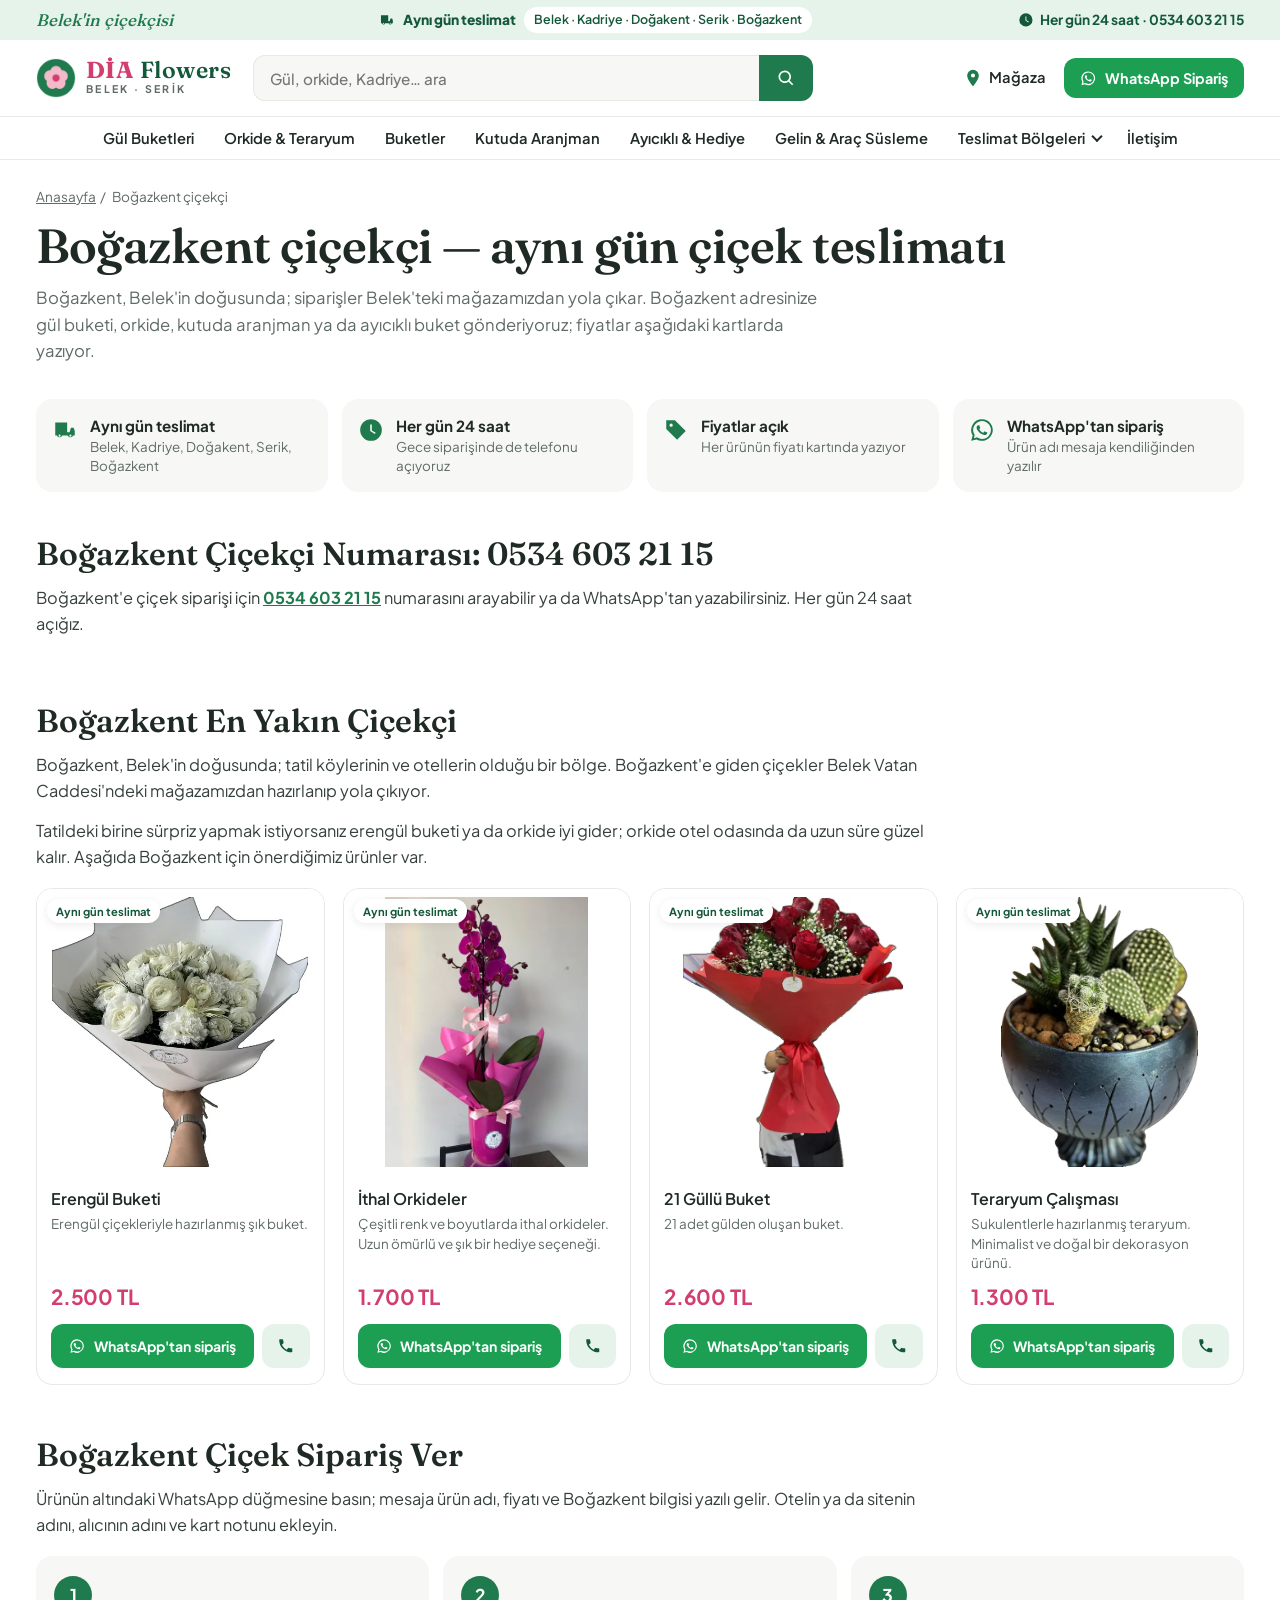
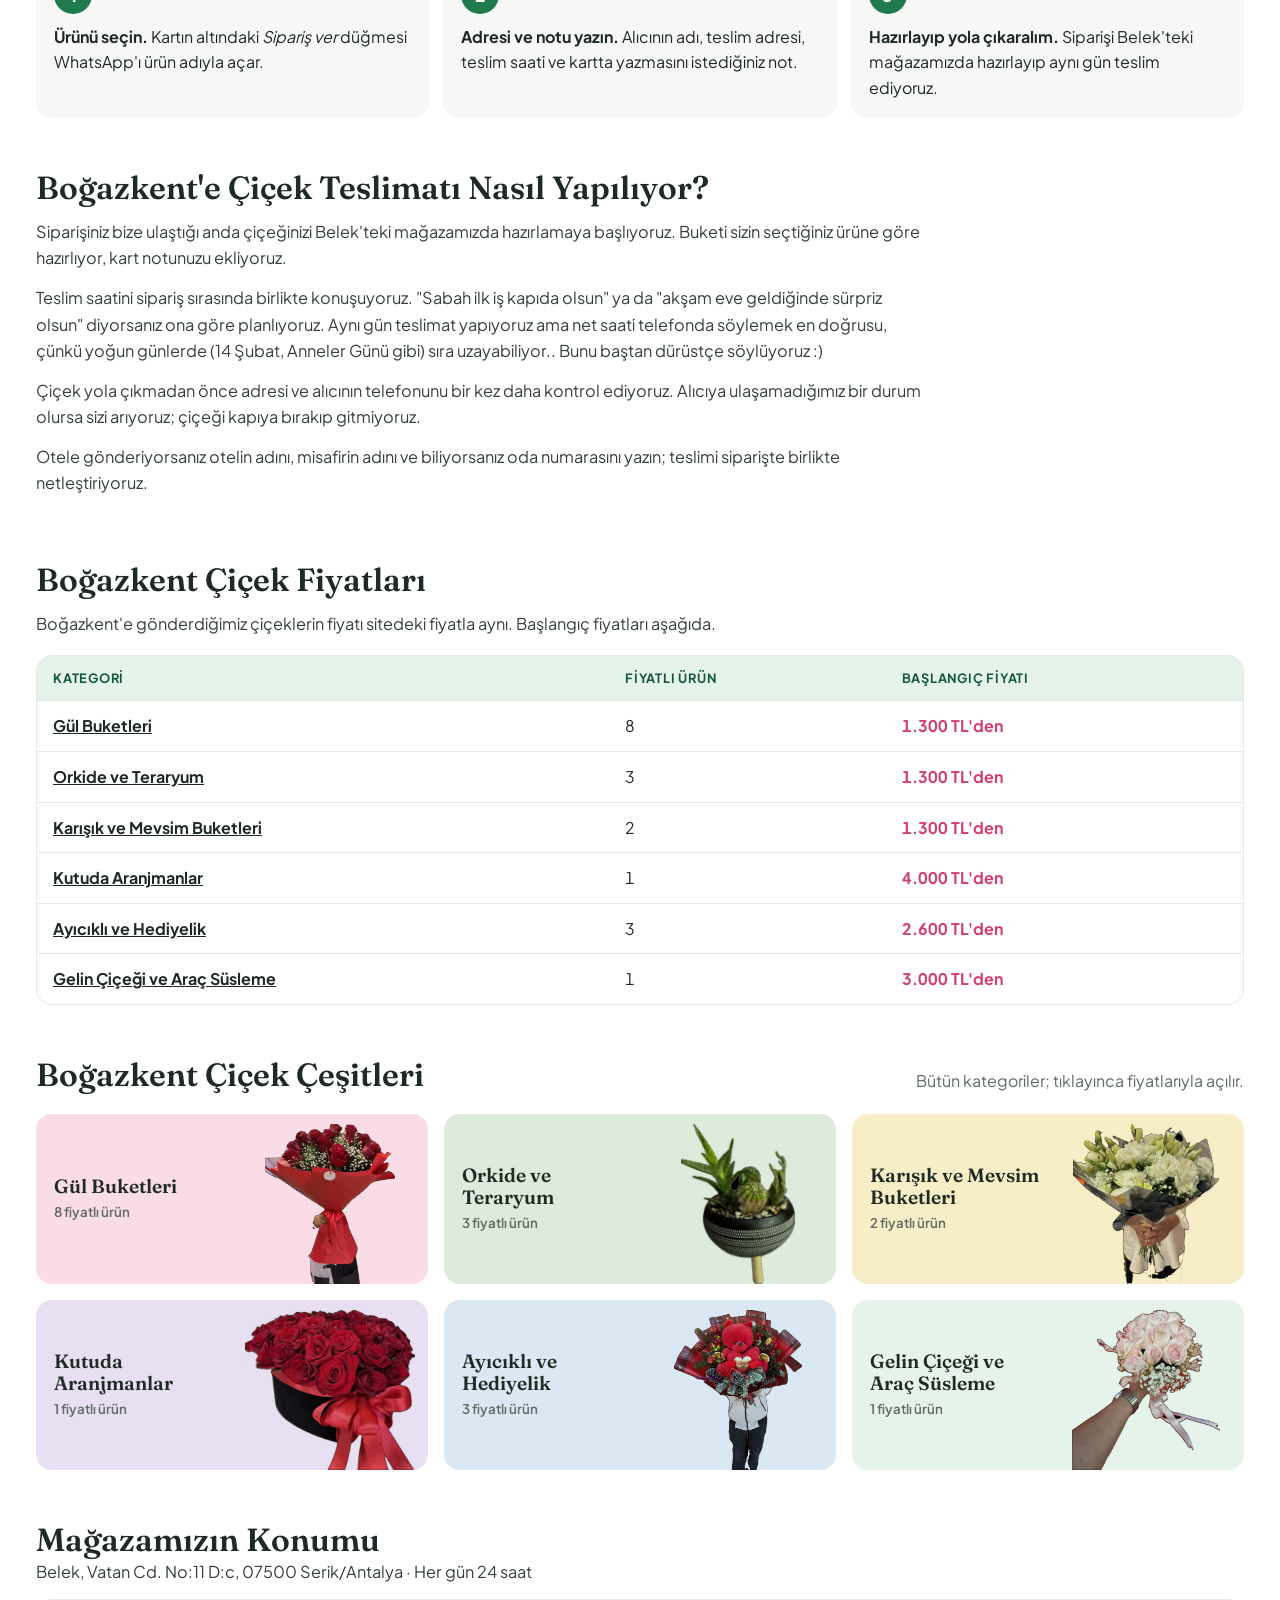
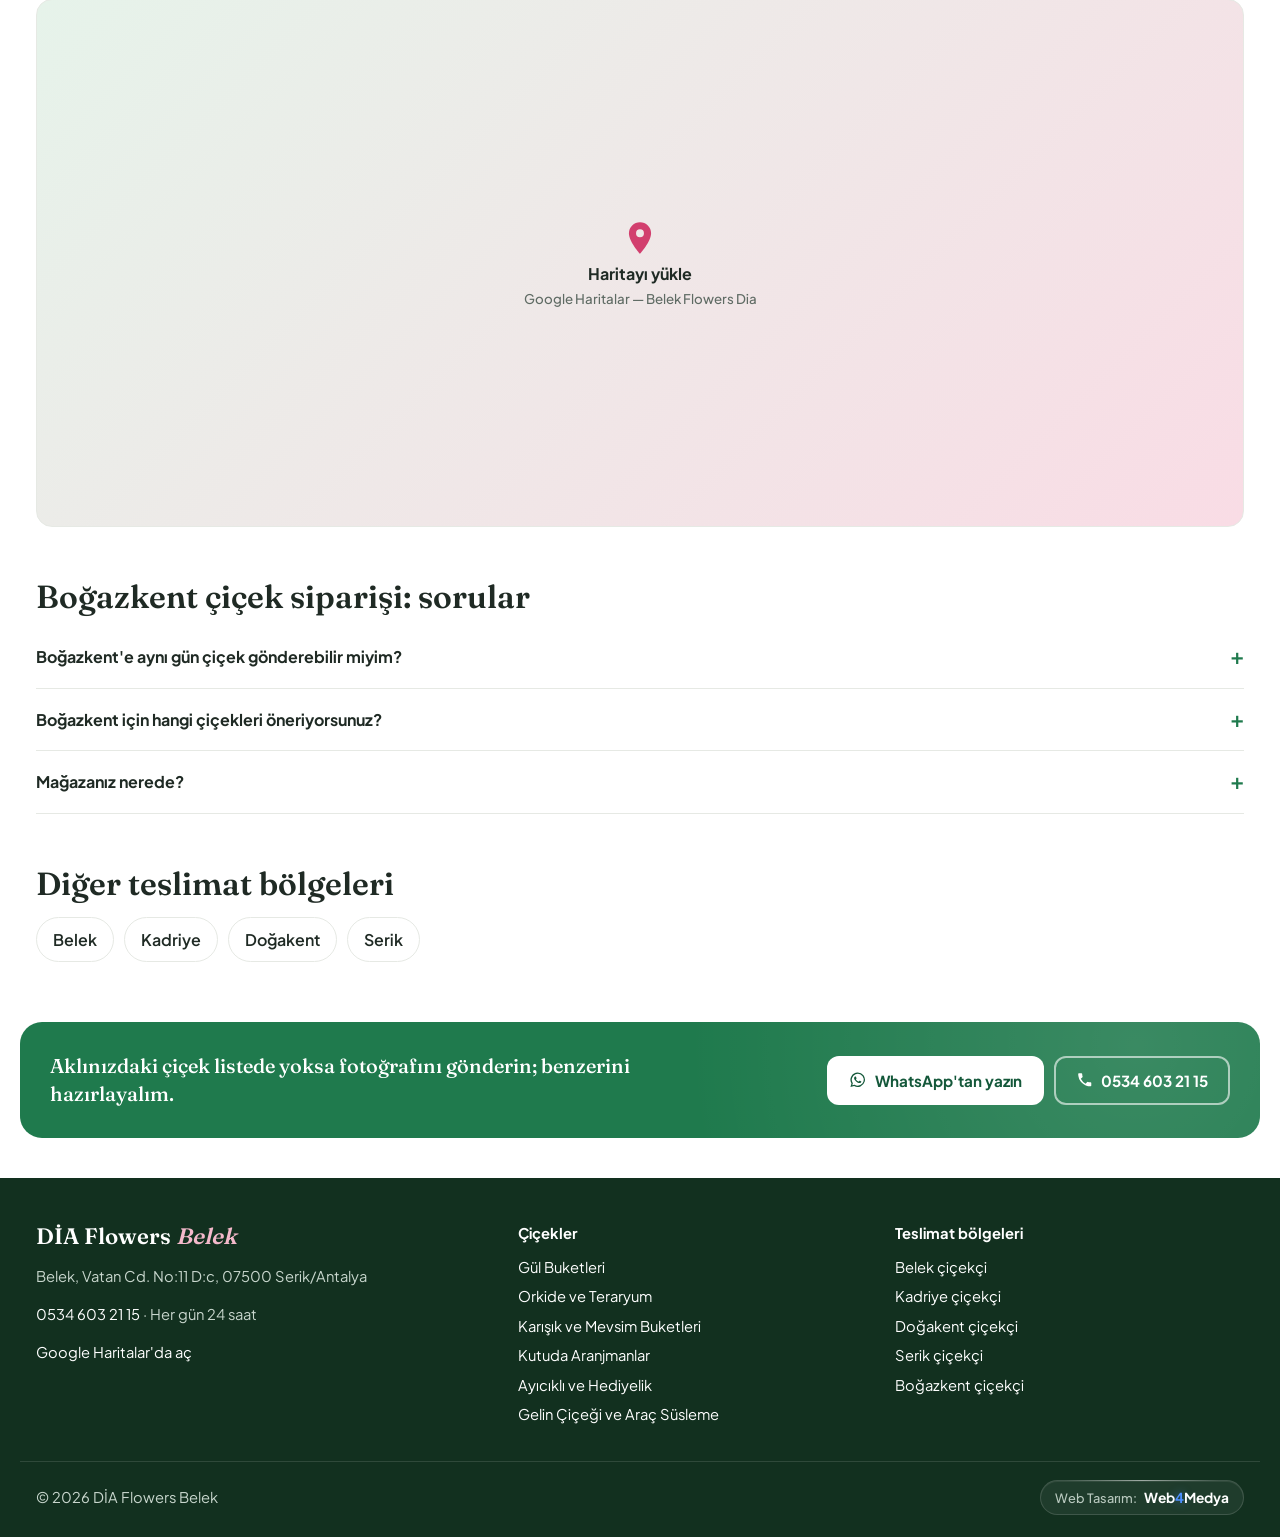
==== commit d9199aac: "Mobil düzeltmeler: kart düğmesi taşması, düğme hizası, mobilde sabit olmayan başlık, kategori şeridi" ====
--- a/bogazkent-cicekci/index.html
+++ b/bogazkent-cicekci/index.html
@@ -13,7 +13,7 @@
 <link rel="icon" href="../favicon.ico" sizes="any"><link rel="icon" type="image/png" sizes="192x192" href="../images/favicon-192.png">
 <link rel="apple-touch-icon" href="../images/favicon-192.png">
 <link rel="preload" href="../assets/fonts/fraunces-latin.woff2" as="font" type="font/woff2" crossorigin>
-<link rel="stylesheet" href="../assets/css/site.css?v=42021aff">
+<link rel="stylesheet" href="../assets/css/site.css?v=33c43764">
 <script type="application/ld+json">{"@context": "https://schema.org", "@type": "Florist", "@id": "https://diabelekflowers.com/#isletme", "name": "DİA Flowers Belek", "alternateName": ["Belek Flowers Dia", "Serik DİA Flowers"], "url": "https://diabelekflowers.com/", "telephone": "+90 534 603 21 15", "email": "info@serikdiaflowers.com", "address": {"@type": "PostalAddress", "streetAddress": "Belek, Vatan Cd. No:11 D:c", "postalCode": "07500", "addressLocality": "Serik", "addressRegion": "Antalya", "addressCountry": "TR"}, "geo": {"@type": "GeoCoordinates", "latitude": 36.860642, "longitude": 31.060966}, "hasMap": "https://maps.google.com/?cid=12766109161344211274", "priceRange": "1.300 TL – 8.600 TL", "openingHoursSpecification": {"@type": "OpeningHoursSpecification", "dayOfWeek": ["Monday", "Tuesday", "Wednesday", "Thursday", "Friday", "Saturday", "Sunday"], "opens": "00:00", "closes": "23:59"}, "image": "https://diabelekflowers.com/images/magaza-900.webp"}</script><script type="application/ld+json">{"@context": "https://schema.org", "@type": "BreadcrumbList", "itemListElement": [{"@type": "ListItem", "position": 1, "name": "Anasayfa", "item": "https://diabelekflowers.com/"}, {"@type": "ListItem", "position": 2, "name": "Boğazkent çiçekçi", "item": "https://diabelekflowers.com/bogazkent-cicekci/"}]}</script><script type="application/ld+json">{"@context": "https://schema.org", "@type": "FAQPage", "mainEntity": [{"@type": "Question", "name": "Boğazkent'e aynı gün çiçek gönderebilir miyim?", "acceptedAnswer": {"@type": "Answer", "text": "Evet. Siparişi WhatsApp'tan ya da telefonla verin; teslim saatini sipariş sırasında söylüyoruz."}}, {"@type": "Question", "name": "Boğazkent için hangi çiçekleri öneriyorsunuz?", "acceptedAnswer": {"@type": "Answer", "text": "Bu sayfada önerdiğimiz dört ürün: Erengül Buketi, İthal Orkideler, 21 Güllü Buket, Teraryum Çalışması."}}, {"@type": "Question", "name": "Mağazanız nerede?", "acceptedAnswer": {"@type": "Answer", "text": "Mağazamız Belek, Vatan Cd. No:11 D:c, Serik/Antalya adresinde. Her gün 24 saat açığız."}}]}</script>
 </head>
 <body>
@@ -61,7 +61,7 @@
   <h3>Erengül Buketi</h3>
   <p class="kart-a">Erengül çiçekleriyle hazırlanmış şık buket.</p>
   <p class="fiyat">2.500 TL</p>
-  <div class="kart-d"><a class="btn btn-wa" href="https://wa.me/905346032115?text=Merhaba%2C%20Ereng%C3%BCl%20Buketi%20%282.500%20TL%29%20Bo%C4%9Fazkent%20adresine%20sipari%C5%9F%20vermek%20istiyorum." rel="noopener" target="_blank"><svg viewBox="0 0 24 24" aria-hidden="true"><path d="M12 2a10 10 0 0 0-8.6 15.1L2 22l5-1.3A10 10 0 1 0 12 2zm0 18.2a8.2 8.2 0 0 1-4.2-1.2l-.3-.2-3 .8.8-2.9-.2-.3A8.2 8.2 0 1 1 12 20.2zm4.5-6.1c-.25-.12-1.47-.72-1.7-.8-.23-.09-.4-.13-.56.12-.17.25-.64.8-.79.97-.14.17-.29.19-.54.06a6.7 6.7 0 0 1-3.3-2.9c-.25-.43.25-.4.71-1.33a.45.45 0 0 0-.02-.42c-.06-.12-.56-1.35-.77-1.85-.2-.48-.4-.42-.56-.42h-.47a.9.9 0 0 0-.65.3 2.7 2.7 0 0 0-.85 2.02 4.7 4.7 0 0 0 1 2.5 10.8 10.8 0 0 0 4.1 3.65c1.53.66 2.13.71 2.9.6.47-.07 1.47-.6 1.67-1.18.21-.58.21-1.08.15-1.18-.06-.1-.23-.17-.48-.29z"/></svg>WhatsApp'tan sipariş</a><a class="btn btn-ara" href="tel:+905346032115" aria-label="Erengül Buketi için ara"><svg viewBox="0 0 24 24" aria-hidden="true"><path d="M6.6 10.8a15.1 15.1 0 0 0 6.6 6.6l2.2-2.2a1 1 0 0 1 1-.25 11.4 11.4 0 0 0 3.6.57 1 1 0 0 1 1 1V20a1 1 0 0 1-1 1A17 17 0 0 1 3 4a1 1 0 0 1 1-1h3.5a1 1 0 0 1 1 1c0 1.25.2 2.45.57 3.57a1 1 0 0 1-.25 1z"/></svg></a></div>
+  <div class="kart-d"><a class="btn btn-wa" href="https://wa.me/905346032115?text=Merhaba%2C%20Ereng%C3%BCl%20Buketi%20%282.500%20TL%29%20Bo%C4%9Fazkent%20adresine%20sipari%C5%9F%20vermek%20istiyorum." rel="noopener" target="_blank"><svg viewBox="0 0 24 24" aria-hidden="true"><path d="M12 2a10 10 0 0 0-8.6 15.1L2 22l5-1.3A10 10 0 1 0 12 2zm0 18.2a8.2 8.2 0 0 1-4.2-1.2l-.3-.2-3 .8.8-2.9-.2-.3A8.2 8.2 0 1 1 12 20.2zm4.5-6.1c-.25-.12-1.47-.72-1.7-.8-.23-.09-.4-.13-.56.12-.17.25-.64.8-.79.97-.14.17-.29.19-.54.06a6.7 6.7 0 0 1-3.3-2.9c-.25-.43.25-.4.71-1.33a.45.45 0 0 0-.02-.42c-.06-.12-.56-1.35-.77-1.85-.2-.48-.4-.42-.56-.42h-.47a.9.9 0 0 0-.65.3 2.7 2.7 0 0 0-.85 2.02 4.7 4.7 0 0 0 1 2.5 10.8 10.8 0 0 0 4.1 3.65c1.53.66 2.13.71 2.9.6.47-.07 1.47-.6 1.67-1.18.21-.58.21-1.08.15-1.18-.06-.1-.23-.17-.48-.29z"/></svg><span class="uzun">WhatsApp'tan sipariş</span><span class="kisa">Sipariş ver</span></a><a class="btn btn-ara" href="tel:+905346032115" aria-label="Erengül Buketi için ara"><svg viewBox="0 0 24 24" aria-hidden="true"><path d="M6.6 10.8a15.1 15.1 0 0 0 6.6 6.6l2.2-2.2a1 1 0 0 1 1-.25 11.4 11.4 0 0 0 3.6.57 1 1 0 0 1 1 1V20a1 1 0 0 1-1 1A17 17 0 0 1 3 4a1 1 0 0 1 1-1h3.5a1 1 0 0 1 1 1c0 1.25.2 2.45.57 3.57a1 1 0 0 1-.25 1z"/></svg></a></div>
  </div>
 </article><article class="kart" id="ithal-orkideler">
  <div class="kart-g"><img class="" src="../images/orkide1-900.webp" srcset="../images/orkide1-480.webp 480w, ../images/orkide1-900.webp 900w" sizes="(max-width:640px) 50vw, 300px" width="900" height="1200" alt="İthal Orkideler — DİA Flowers Belek" loading="lazy" decoding="async"><span class="rozet">Aynı gün teslimat</span></div>
@@ -69,7 +69,7 @@
   <h3>İthal Orkideler</h3>
   <p class="kart-a">Çeşitli renk ve boyutlarda ithal orkideler. Uzun ömürlü ve şık bir hediye seçeneği.</p>
   <p class="fiyat">1.700 TL</p>
-  <div class="kart-d"><a class="btn btn-wa" href="https://wa.me/905346032115?text=Merhaba%2C%20%C4%B0thal%20Orkideler%20%281.700%20TL%29%20Bo%C4%9Fazkent%20adresine%20sipari%C5%9F%20vermek%20istiyorum." rel="noopener" target="_blank"><svg viewBox="0 0 24 24" aria-hidden="true"><path d="M12 2a10 10 0 0 0-8.6 15.1L2 22l5-1.3A10 10 0 1 0 12 2zm0 18.2a8.2 8.2 0 0 1-4.2-1.2l-.3-.2-3 .8.8-2.9-.2-.3A8.2 8.2 0 1 1 12 20.2zm4.5-6.1c-.25-.12-1.47-.72-1.7-.8-.23-.09-.4-.13-.56.12-.17.25-.64.8-.79.97-.14.17-.29.19-.54.06a6.7 6.7 0 0 1-3.3-2.9c-.25-.43.25-.4.71-1.33a.45.45 0 0 0-.02-.42c-.06-.12-.56-1.35-.77-1.85-.2-.48-.4-.42-.56-.42h-.47a.9.9 0 0 0-.65.3 2.7 2.7 0 0 0-.85 2.02 4.7 4.7 0 0 0 1 2.5 10.8 10.8 0 0 0 4.1 3.65c1.53.66 2.13.71 2.9.6.47-.07 1.47-.6 1.67-1.18.21-.58.21-1.08.15-1.18-.06-.1-.23-.17-.48-.29z"/></svg>WhatsApp'tan sipariş</a><a class="btn btn-ara" href="tel:+905346032115" aria-label="İthal Orkideler için ara"><svg viewBox="0 0 24 24" aria-hidden="true"><path d="M6.6 10.8a15.1 15.1 0 0 0 6.6 6.6l2.2-2.2a1 1 0 0 1 1-.25 11.4 11.4 0 0 0 3.6.57 1 1 0 0 1 1 1V20a1 1 0 0 1-1 1A17 17 0 0 1 3 4a1 1 0 0 1 1-1h3.5a1 1 0 0 1 1 1c0 1.25.2 2.45.57 3.57a1 1 0 0 1-.25 1z"/></svg></a></div>
+  <div class="kart-d"><a class="btn btn-wa" href="https://wa.me/905346032115?text=Merhaba%2C%20%C4%B0thal%20Orkideler%20%281.700%20TL%29%20Bo%C4%9Fazkent%20adresine%20sipari%C5%9F%20vermek%20istiyorum." rel="noopener" target="_blank"><svg viewBox="0 0 24 24" aria-hidden="true"><path d="M12 2a10 10 0 0 0-8.6 15.1L2 22l5-1.3A10 10 0 1 0 12 2zm0 18.2a8.2 8.2 0 0 1-4.2-1.2l-.3-.2-3 .8.8-2.9-.2-.3A8.2 8.2 0 1 1 12 20.2zm4.5-6.1c-.25-.12-1.47-.72-1.7-.8-.23-.09-.4-.13-.56.12-.17.25-.64.8-.79.97-.14.17-.29.19-.54.06a6.7 6.7 0 0 1-3.3-2.9c-.25-.43.25-.4.71-1.33a.45.45 0 0 0-.02-.42c-.06-.12-.56-1.35-.77-1.85-.2-.48-.4-.42-.56-.42h-.47a.9.9 0 0 0-.65.3 2.7 2.7 0 0 0-.85 2.02 4.7 4.7 0 0 0 1 2.5 10.8 10.8 0 0 0 4.1 3.65c1.53.66 2.13.71 2.9.6.47-.07 1.47-.6 1.67-1.18.21-.58.21-1.08.15-1.18-.06-.1-.23-.17-.48-.29z"/></svg><span class="uzun">WhatsApp'tan sipariş</span><span class="kisa">Sipariş ver</span></a><a class="btn btn-ara" href="tel:+905346032115" aria-label="İthal Orkideler için ara"><svg viewBox="0 0 24 24" aria-hidden="true"><path d="M6.6 10.8a15.1 15.1 0 0 0 6.6 6.6l2.2-2.2a1 1 0 0 1 1-.25 11.4 11.4 0 0 0 3.6.57 1 1 0 0 1 1 1V20a1 1 0 0 1-1 1A17 17 0 0 1 3 4a1 1 0 0 1 1-1h3.5a1 1 0 0 1 1 1c0 1.25.2 2.45.57 3.57a1 1 0 0 1-.25 1z"/></svg></a></div>
  </div>
 </article><article class="kart" id="21-gullu-buket">
  <div class="kart-g"><img class="" src="../images/21gullu1-900.webp" srcset="../images/21gullu1-480.webp 480w, ../images/21gullu1-900.webp 900w" sizes="(max-width:640px) 50vw, 300px" width="900" height="1105" alt="21 Güllü Buket — DİA Flowers Belek" loading="lazy" decoding="async"><span class="rozet">Aynı gün teslimat</span></div>
@@ -77,7 +77,7 @@
   <h3>21 Güllü Buket</h3>
   <p class="kart-a">21 adet gülden oluşan buket.</p>
   <p class="fiyat">2.600 TL</p>
-  <div class="kart-d"><a class="btn btn-wa" href="https://wa.me/905346032115?text=Merhaba%2C%2021%20G%C3%BCll%C3%BC%20Buket%20%282.600%20TL%29%20Bo%C4%9Fazkent%20adresine%20sipari%C5%9F%20vermek%20istiyorum." rel="noopener" target="_blank"><svg viewBox="0 0 24 24" aria-hidden="true"><path d="M12 2a10 10 0 0 0-8.6 15.1L2 22l5-1.3A10 10 0 1 0 12 2zm0 18.2a8.2 8.2 0 0 1-4.2-1.2l-.3-.2-3 .8.8-2.9-.2-.3A8.2 8.2 0 1 1 12 20.2zm4.5-6.1c-.25-.12-1.47-.72-1.7-.8-.23-.09-.4-.13-.56.12-.17.25-.64.8-.79.97-.14.17-.29.19-.54.06a6.7 6.7 0 0 1-3.3-2.9c-.25-.43.25-.4.71-1.33a.45.45 0 0 0-.02-.42c-.06-.12-.56-1.35-.77-1.85-.2-.48-.4-.42-.56-.42h-.47a.9.9 0 0 0-.65.3 2.7 2.7 0 0 0-.85 2.02 4.7 4.7 0 0 0 1 2.5 10.8 10.8 0 0 0 4.1 3.65c1.53.66 2.13.71 2.9.6.47-.07 1.47-.6 1.67-1.18.21-.58.21-1.08.15-1.18-.06-.1-.23-.17-.48-.29z"/></svg>WhatsApp'tan sipariş</a><a class="btn btn-ara" href="tel:+905346032115" aria-label="21 Güllü Buket için ara"><svg viewBox="0 0 24 24" aria-hidden="true"><path d="M6.6 10.8a15.1 15.1 0 0 0 6.6 6.6l2.2-2.2a1 1 0 0 1 1-.25 11.4 11.4 0 0 0 3.6.57 1 1 0 0 1 1 1V20a1 1 0 0 1-1 1A17 17 0 0 1 3 4a1 1 0 0 1 1-1h3.5a1 1 0 0 1 1 1c0 1.25.2 2.45.57 3.57a1 1 0 0 1-.25 1z"/></svg></a></div>
+  <div class="kart-d"><a class="btn btn-wa" href="https://wa.me/905346032115?text=Merhaba%2C%2021%20G%C3%BCll%C3%BC%20Buket%20%282.600%20TL%29%20Bo%C4%9Fazkent%20adresine%20sipari%C5%9F%20vermek%20istiyorum." rel="noopener" target="_blank"><svg viewBox="0 0 24 24" aria-hidden="true"><path d="M12 2a10 10 0 0 0-8.6 15.1L2 22l5-1.3A10 10 0 1 0 12 2zm0 18.2a8.2 8.2 0 0 1-4.2-1.2l-.3-.2-3 .8.8-2.9-.2-.3A8.2 8.2 0 1 1 12 20.2zm4.5-6.1c-.25-.12-1.47-.72-1.7-.8-.23-.09-.4-.13-.56.12-.17.25-.64.8-.79.97-.14.17-.29.19-.54.06a6.7 6.7 0 0 1-3.3-2.9c-.25-.43.25-.4.71-1.33a.45.45 0 0 0-.02-.42c-.06-.12-.56-1.35-.77-1.85-.2-.48-.4-.42-.56-.42h-.47a.9.9 0 0 0-.65.3 2.7 2.7 0 0 0-.85 2.02 4.7 4.7 0 0 0 1 2.5 10.8 10.8 0 0 0 4.1 3.65c1.53.66 2.13.71 2.9.6.47-.07 1.47-.6 1.67-1.18.21-.58.21-1.08.15-1.18-.06-.1-.23-.17-.48-.29z"/></svg><span class="uzun">WhatsApp'tan sipariş</span><span class="kisa">Sipariş ver</span></a><a class="btn btn-ara" href="tel:+905346032115" aria-label="21 Güllü Buket için ara"><svg viewBox="0 0 24 24" aria-hidden="true"><path d="M6.6 10.8a15.1 15.1 0 0 0 6.6 6.6l2.2-2.2a1 1 0 0 1 1-.25 11.4 11.4 0 0 0 3.6.57 1 1 0 0 1 1 1V20a1 1 0 0 1-1 1A17 17 0 0 1 3 4a1 1 0 0 1 1-1h3.5a1 1 0 0 1 1 1c0 1.25.2 2.45.57 3.57a1 1 0 0 1-.25 1z"/></svg></a></div>
  </div>
 </article><article class="kart" id="teraryum-calismasi">
  <div class="kart-g"><img class="" src="../images/tereryum1-900.webp" srcset="../images/tereryum1-480.webp 480w, ../images/tereryum1-900.webp 900w" sizes="(max-width:640px) 50vw, 300px" width="900" height="1233" alt="Teraryum Çalışması — DİA Flowers Belek" loading="lazy" decoding="async"><span class="rozet">Aynı gün teslimat</span></div>
@@ -85,7 +85,7 @@
   <h3>Teraryum Çalışması</h3>
   <p class="kart-a">Sukulentlerle hazırlanmış teraryum. Minimalist ve doğal bir dekorasyon ürünü.</p>
   <p class="fiyat">1.300 TL</p>
-  <div class="kart-d"><a class="btn btn-wa" href="https://wa.me/905346032115?text=Merhaba%2C%20Teraryum%20%C3%87al%C4%B1%C5%9Fmas%C4%B1%20%281.300%20TL%29%20Bo%C4%9Fazkent%20adresine%20sipari%C5%9F%20vermek%20istiyorum." rel="noopener" target="_blank"><svg viewBox="0 0 24 24" aria-hidden="true"><path d="M12 2a10 10 0 0 0-8.6 15.1L2 22l5-1.3A10 10 0 1 0 12 2zm0 18.2a8.2 8.2 0 0 1-4.2-1.2l-.3-.2-3 .8.8-2.9-.2-.3A8.2 8.2 0 1 1 12 20.2zm4.5-6.1c-.25-.12-1.47-.72-1.7-.8-.23-.09-.4-.13-.56.12-.17.25-.64.8-.79.97-.14.17-.29.19-.54.06a6.7 6.7 0 0 1-3.3-2.9c-.25-.43.25-.4.71-1.33a.45.45 0 0 0-.02-.42c-.06-.12-.56-1.35-.77-1.85-.2-.48-.4-.42-.56-.42h-.47a.9.9 0 0 0-.65.3 2.7 2.7 0 0 0-.85 2.02 4.7 4.7 0 0 0 1 2.5 10.8 10.8 0 0 0 4.1 3.65c1.53.66 2.13.71 2.9.6.47-.07 1.47-.6 1.67-1.18.21-.58.21-1.08.15-1.18-.06-.1-.23-.17-.48-.29z"/></svg>WhatsApp'tan sipariş</a><a class="btn btn-ara" href="tel:+905346032115" aria-label="Teraryum Çalışması için ara"><svg viewBox="0 0 24 24" aria-hidden="true"><path d="M6.6 10.8a15.1 15.1 0 0 0 6.6 6.6l2.2-2.2a1 1 0 0 1 1-.25 11.4 11.4 0 0 0 3.6.57 1 1 0 0 1 1 1V20a1 1 0 0 1-1 1A17 17 0 0 1 3 4a1 1 0 0 1 1-1h3.5a1 1 0 0 1 1 1c0 1.25.2 2.45.57 3.57a1 1 0 0 1-.25 1z"/></svg></a></div>
+  <div class="kart-d"><a class="btn btn-wa" href="https://wa.me/905346032115?text=Merhaba%2C%20Teraryum%20%C3%87al%C4%B1%C5%9Fmas%C4%B1%20%281.300%20TL%29%20Bo%C4%9Fazkent%20adresine%20sipari%C5%9F%20vermek%20istiyorum." rel="noopener" target="_blank"><svg viewBox="0 0 24 24" aria-hidden="true"><path d="M12 2a10 10 0 0 0-8.6 15.1L2 22l5-1.3A10 10 0 1 0 12 2zm0 18.2a8.2 8.2 0 0 1-4.2-1.2l-.3-.2-3 .8.8-2.9-.2-.3A8.2 8.2 0 1 1 12 20.2zm4.5-6.1c-.25-.12-1.47-.72-1.7-.8-.23-.09-.4-.13-.56.12-.17.25-.64.8-.79.97-.14.17-.29.19-.54.06a6.7 6.7 0 0 1-3.3-2.9c-.25-.43.25-.4.71-1.33a.45.45 0 0 0-.02-.42c-.06-.12-.56-1.35-.77-1.85-.2-.48-.4-.42-.56-.42h-.47a.9.9 0 0 0-.65.3 2.7 2.7 0 0 0-.85 2.02 4.7 4.7 0 0 0 1 2.5 10.8 10.8 0 0 0 4.1 3.65c1.53.66 2.13.71 2.9.6.47-.07 1.47-.6 1.67-1.18.21-.58.21-1.08.15-1.18-.06-.1-.23-.17-.48-.29z"/></svg><span class="uzun">WhatsApp'tan sipariş</span><span class="kisa">Sipariş ver</span></a><a class="btn btn-ara" href="tel:+905346032115" aria-label="Teraryum Çalışması için ara"><svg viewBox="0 0 24 24" aria-hidden="true"><path d="M6.6 10.8a15.1 15.1 0 0 0 6.6 6.6l2.2-2.2a1 1 0 0 1 1-.25 11.4 11.4 0 0 0 3.6.57 1 1 0 0 1 1 1V20a1 1 0 0 1-1 1A17 17 0 0 1 3 4a1 1 0 0 1 1-1h3.5a1 1 0 0 1 1 1c0 1.25.2 2.45.57 3.57a1 1 0 0 1-.25 1z"/></svg></a></div>
  </div>
 </article></div></section>
 <section class="bolum kap yazi"><h2>Boğazkent Çiçek Sipariş Ver</h2><div class="yz"><p>Ürünün altındaki WhatsApp düğmesine basın; mesaja ürün adı, fiyatı ve Boğazkent bilgisi yazılı gelir. Otelin ya da sitenin adını, alıcının adını ve kart notunu ekleyin.</p></div><ol class="adim">
--- a/assets/css/site.css
+++ b/assets/css/site.css
@@ -85,11 +85,12 @@
 
 /* yuvarlak kategori balonları */
 .balonlar{padding-block:22px 6px}
-.balon-serit{display:flex;gap:18px;overflow-x:auto;scroll-snap-type:x mandatory;padding:4px 2px 10px;scrollbar-width:thin;justify-content:space-between}
+.balon-serit{display:flex;gap:18px;overflow-x:auto;scroll-snap-type:x mandatory;padding:4px 2px 10px;scrollbar-width:none;justify-content:space-between}
+.balon-serit::-webkit-scrollbar{display:none}
 .balon{flex:none;width:96px;display:flex;flex-direction:column;align-items:center;gap:8px;text-decoration:none;color:var(--metin);font-weight:600;font-size:.84rem;text-align:center;line-height:1.25;scroll-snap-align:start}
 .balon-g{width:84px;height:84px;border-radius:50%;padding:3px;border:2px solid var(--yesil);background:#fff;overflow:hidden;transition:transform .2s,border-color .2s}
 .balon-g img{width:100%;height:100%;object-fit:cover;border-radius:50%}
-.balon:hover .balon-g{transform:translateY(-3px);border-color:var(--gul)}
+@media (hover:hover){.balon:hover .balon-g{transform:translateY(-3px);border-color:var(--gul)}}
 
 /* vitrin bannerları */
 .vitrin{display:grid;gap:16px;padding-block:14px 8px}
@@ -156,17 +157,19 @@
 /* ürün kartları */
 .izgara{display:grid;grid-template-columns:repeat(4,1fr);gap:18px}
 .kart{display:flex;flex-direction:column;border:1px solid var(--cizgi);border-radius:var(--r);overflow:hidden;background:#fff;min-width:0;transition:box-shadow .2s,transform .2s;scroll-margin-top:160px}
-.kart:hover{box-shadow:var(--golge);transform:translateY(-2px)}
+@media (hover:hover){.kart:hover{box-shadow:var(--golge);transform:translateY(-2px)}.kart:hover .kart-g img{transform:scale(1.04)}}
 .kart:target{outline:3px solid var(--gul);outline-offset:2px}
 .kart-g{position:relative;background:var(--urun-z);aspect-ratio:1;overflow:hidden}
 .kart-g img{position:absolute;inset:0;width:100%;height:100%;object-fit:contain;padding:8px;transition:transform .35s}
-.kart:hover .kart-g img{transform:scale(1.04)}
 .rozet{position:absolute;left:10px;top:10px;background:#fff;color:var(--yesil-k);font:700 .7rem var(--f-g);padding:5px 9px;border-radius:999px;box-shadow:0 2px 8px rgba(0,0,0,.08)}
 .kart-ic{display:flex;flex-direction:column;gap:4px;padding:14px 14px 16px;flex:1}
 .kart h3{font:600 1rem/1.3 var(--f-g);color:var(--metin)}
 .kart-a{margin:0;font-size:.84rem;color:var(--soluk);line-height:1.45;flex:1}
 .fiyat{margin:6px 0 0;font:700 1.3rem var(--f-g);color:var(--gul);letter-spacing:-.01em}
-.kart-d{display:flex;gap:8px;margin-top:10px}
+.kart-d{display:flex;gap:8px;margin-top:auto;padding-top:10px;min-width:0}
+.kart-d .btn-wa{min-width:0;overflow:hidden}
+.kart-d .btn-wa span{overflow:hidden;text-overflow:ellipsis;white-space:nowrap}
+.kart-d .kisa{display:none}
 .kart-d .btn-wa{flex:1;padding:11px 10px;font-size:.88rem}
 .kart-d .btn-ara{padding:11px 13px}
 
@@ -284,13 +287,15 @@
  .dg-yz{display:none}.dg{padding:11px}
  .logo-dia{font-size:1.25rem}.logo img{width:34px;height:34px}
  .balon{width:78px;font-size:.78rem}.balon-g{width:70px;height:70px}
- .ban{min-height:170px}.ban-b{min-height:200px}
+ .ban{min-height:0;grid-template-columns:1.15fr .85fr}.ban-b{min-height:0}
+ .ban-g{height:auto;max-height:190px;align-self:center;padding:12px 10px 12px 0}
+ .ust{position:static}
  .ban-y{padding:16px 0 16px 16px}.ban-y strong{font-size:1.15rem}.ban-y em{font-size:.8rem}
  .vitrin-k{grid-template-columns:1fr}.vitrin-k .ban:last-child{grid-column:auto}
  .izgara{grid-template-columns:repeat(2,1fr);gap:10px}
  .g-izgara{grid-template-columns:repeat(2,1fr)}
  .kart-ic{padding:10px 10px 12px}.kart-a{display:none}.fiyat{font-size:1.1rem}.kart h3{font-size:.9rem}
- .kart-d .btn{font-size:.82rem;white-space:nowrap}.kart-d .btn-ara{display:none}
+ .kart-d .btn{font-size:.86rem;padding:11px 8px}.kart-d .btn-ara{display:none}.kart-d .uzun{display:none}.kart-d .kisa{display:inline}
  .rozet{font-size:.62rem;padding:4px 7px;left:6px;top:6px}
  .kk-izgara{grid-template-columns:1fr}
  .guven{grid-template-columns:1fr;gap:10px}
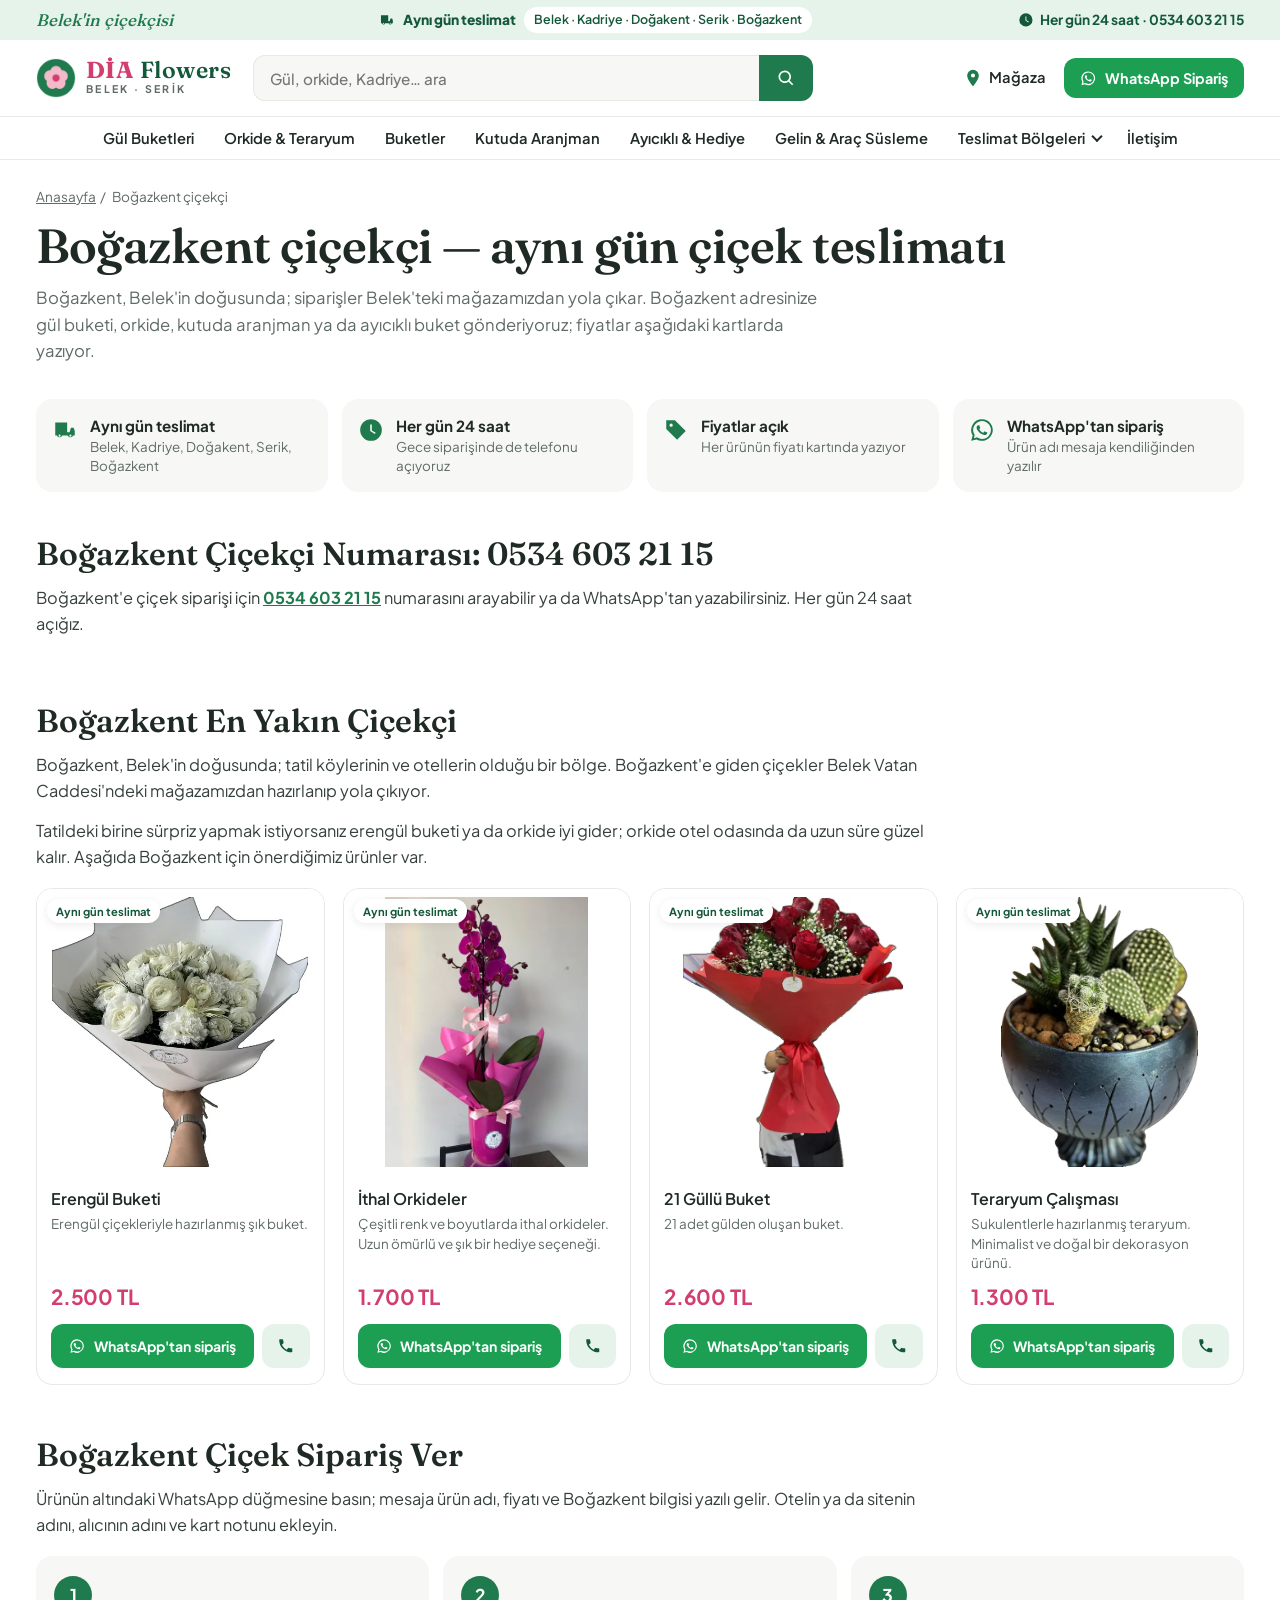
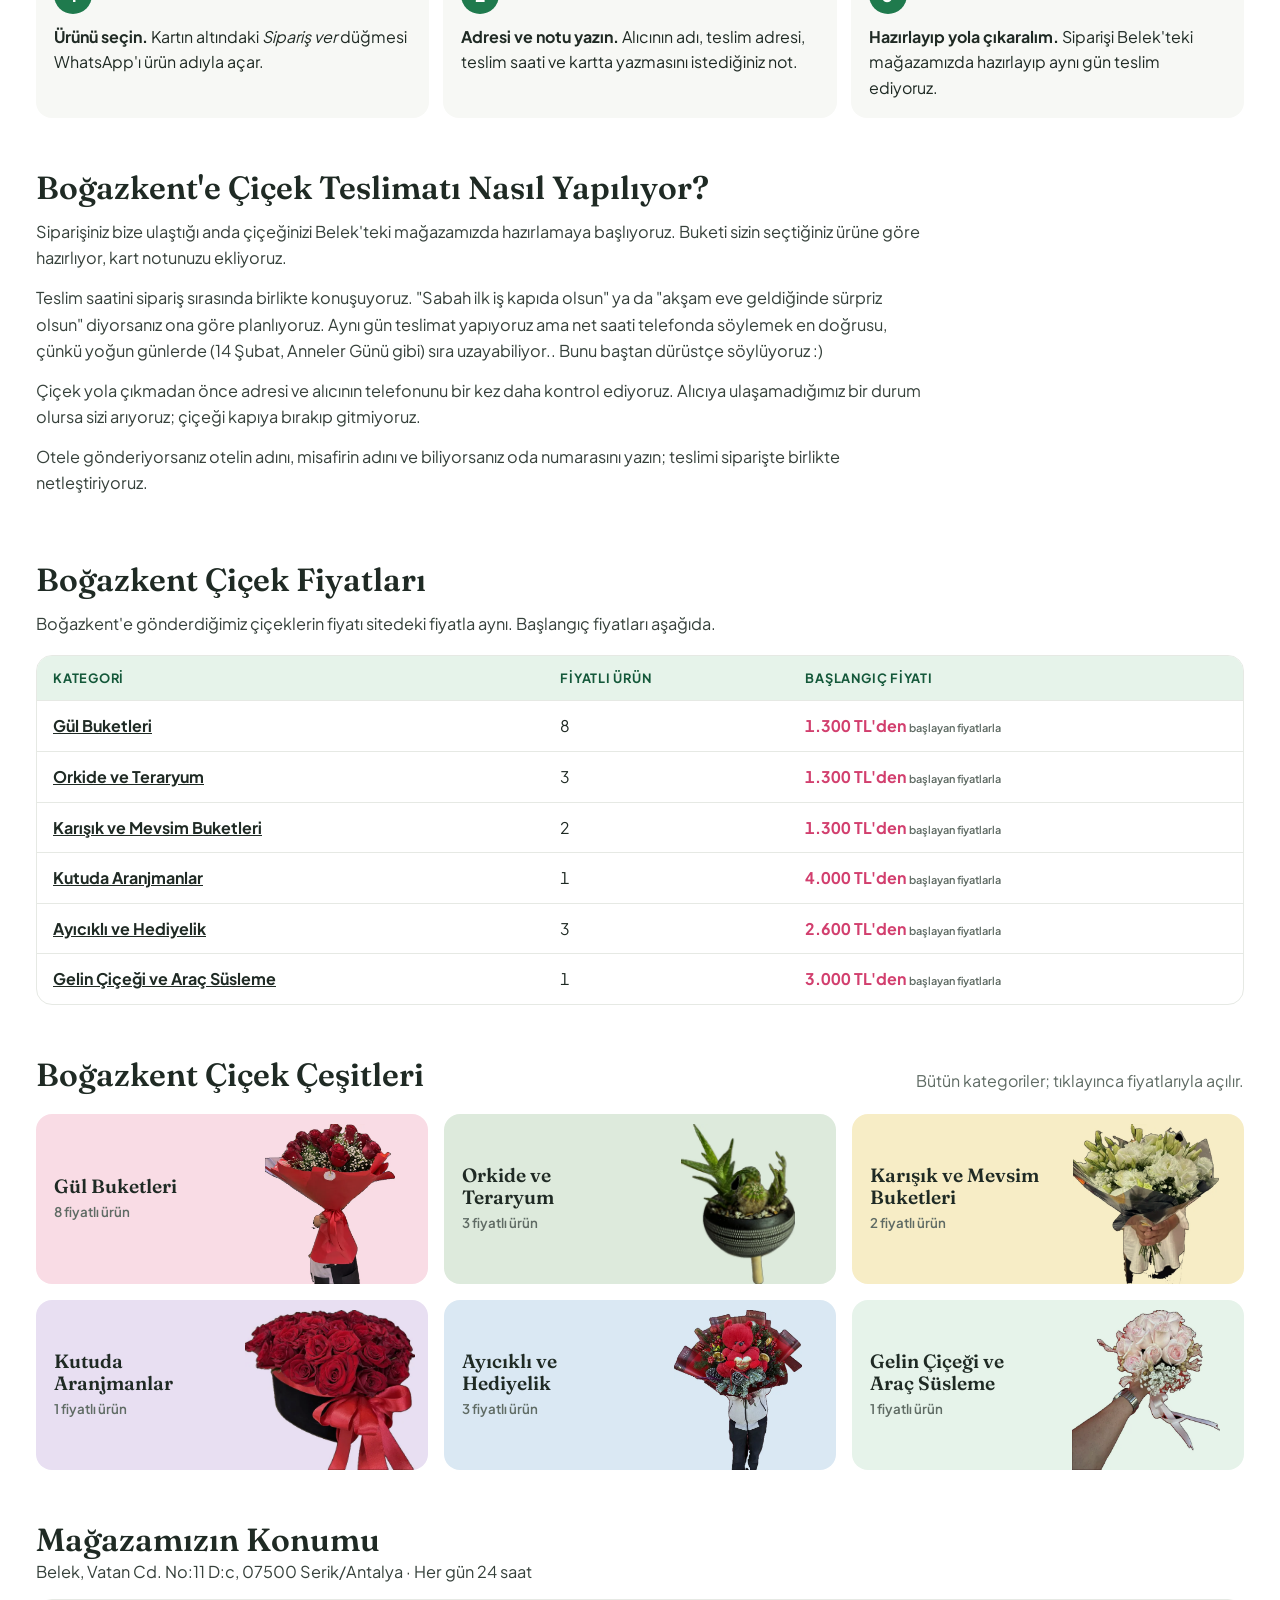
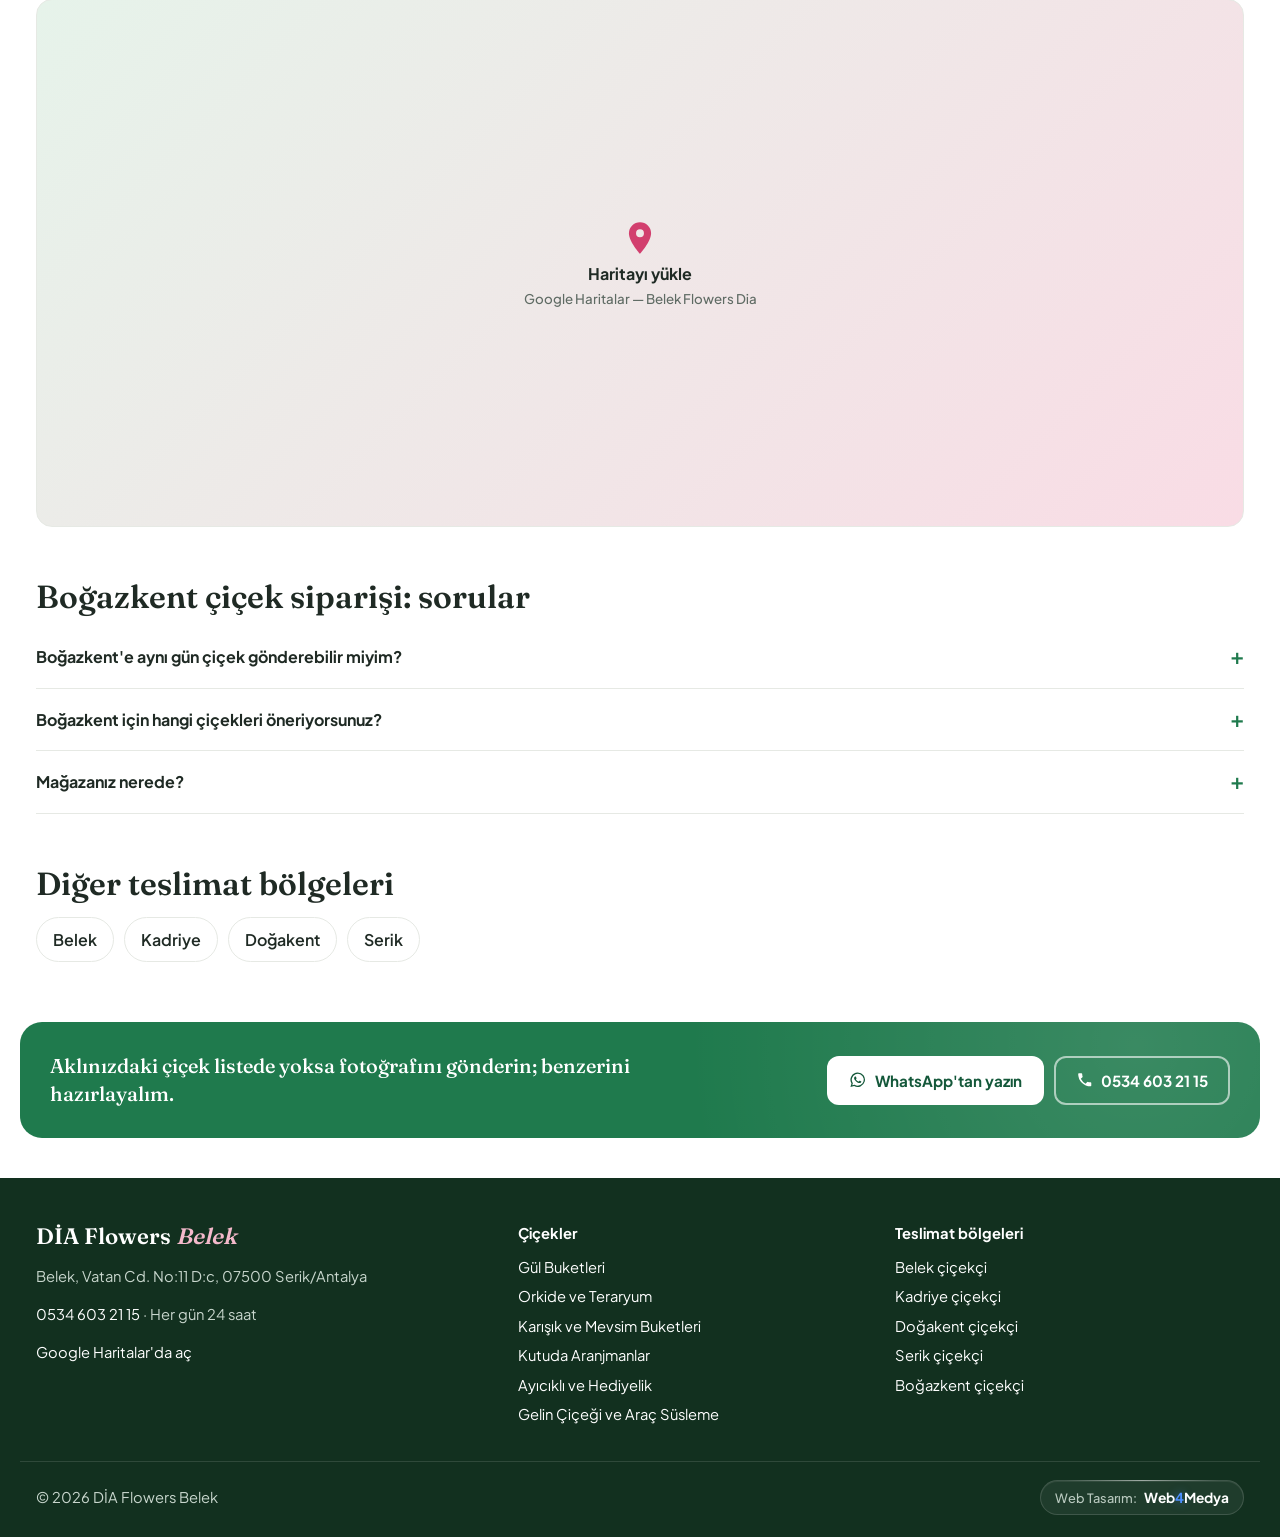
==== commit b1f43078: "Başlangıç fiyatları: "1.300 TL'den" + küçük puntoyla "başlayan fiyatlarla" (tablo + araç süsleme kar" ====
--- a/bogazkent-cicekci/index.html
+++ b/bogazkent-cicekci/index.html
@@ -13,7 +13,7 @@
 <link rel="icon" href="../favicon.ico" sizes="any"><link rel="icon" type="image/png" sizes="192x192" href="../images/favicon-192.png">
 <link rel="apple-touch-icon" href="../images/favicon-192.png">
 <link rel="preload" href="../assets/fonts/fraunces-latin.woff2" as="font" type="font/woff2" crossorigin>
-<link rel="stylesheet" href="../assets/css/site.css?v=33c43764">
+<link rel="stylesheet" href="../assets/css/site.css?v=be2195d5">
 <script type="application/ld+json">{"@context": "https://schema.org", "@type": "Florist", "@id": "https://diabelekflowers.com/#isletme", "name": "DİA Flowers Belek", "alternateName": ["Belek Flowers Dia", "Serik DİA Flowers"], "url": "https://diabelekflowers.com/", "telephone": "+90 534 603 21 15", "email": "info@serikdiaflowers.com", "address": {"@type": "PostalAddress", "streetAddress": "Belek, Vatan Cd. No:11 D:c", "postalCode": "07500", "addressLocality": "Serik", "addressRegion": "Antalya", "addressCountry": "TR"}, "geo": {"@type": "GeoCoordinates", "latitude": 36.860642, "longitude": 31.060966}, "hasMap": "https://maps.google.com/?cid=12766109161344211274", "priceRange": "1.300 TL – 8.600 TL", "openingHoursSpecification": {"@type": "OpeningHoursSpecification", "dayOfWeek": ["Monday", "Tuesday", "Wednesday", "Thursday", "Friday", "Saturday", "Sunday"], "opens": "00:00", "closes": "23:59"}, "image": "https://diabelekflowers.com/images/magaza-900.webp"}</script><script type="application/ld+json">{"@context": "https://schema.org", "@type": "BreadcrumbList", "itemListElement": [{"@type": "ListItem", "position": 1, "name": "Anasayfa", "item": "https://diabelekflowers.com/"}, {"@type": "ListItem", "position": 2, "name": "Boğazkent çiçekçi", "item": "https://diabelekflowers.com/bogazkent-cicekci/"}]}</script><script type="application/ld+json">{"@context": "https://schema.org", "@type": "FAQPage", "mainEntity": [{"@type": "Question", "name": "Boğazkent'e aynı gün çiçek gönderebilir miyim?", "acceptedAnswer": {"@type": "Answer", "text": "Evet. Siparişi WhatsApp'tan ya da telefonla verin; teslim saatini sipariş sırasında söylüyoruz."}}, {"@type": "Question", "name": "Boğazkent için hangi çiçekleri öneriyorsunuz?", "acceptedAnswer": {"@type": "Answer", "text": "Bu sayfada önerdiğimiz dört ürün: Erengül Buketi, İthal Orkideler, 21 Güllü Buket, Teraryum Çalışması."}}, {"@type": "Question", "name": "Mağazanız nerede?", "acceptedAnswer": {"@type": "Answer", "text": "Mağazamız Belek, Vatan Cd. No:11 D:c, Serik/Antalya adresinde. Her gün 24 saat açığız."}}]}</script>
 </head>
 <body>
@@ -95,7 +95,7 @@
  </ol></section>
 <section class="bolum kap yazi" id="teslimat"><h2>Boğazkent&#x27;e Çiçek Teslimatı Nasıl Yapılıyor?</h2><div class="yz"><p>Siparişiniz bize ulaştığı anda çiçeğinizi Belek'teki mağazamızda hazırlamaya başlıyoruz. Buketi sizin seçtiğiniz ürüne göre hazırlıyor, kart notunuzu ekliyoruz.</p><p>Teslim saatini sipariş sırasında birlikte konuşuyoruz. "Sabah ilk iş kapıda olsun" ya da "akşam eve geldiğinde sürpriz olsun" diyorsanız ona göre planlıyoruz. Aynı gün teslimat yapıyoruz ama net saati telefonda söylemek en doğrusu, çünkü yoğun günlerde (14 Şubat, Anneler Günü gibi) sıra uzayabiliyor.. Bunu baştan dürüstçe söylüyoruz :)</p><p>Çiçek yola çıkmadan önce adresi ve alıcının telefonunu bir kez daha kontrol ediyoruz. Alıcıya ulaşamadığımız bir durum olursa sizi arıyoruz; çiçeği kapıya bırakıp gitmiyoruz.</p><p>Otele gönderiyorsanız otelin adını, misafirin adını ve biliyorsanız oda numarasını yazın; teslimi siparişte birlikte netleştiriyoruz.</p></div></section>
 <section class="bolum kap yazi"><h2>Boğazkent Çiçek Fiyatları</h2><div class="yz"><p>Boğazkent'e gönderdiğimiz çiçeklerin fiyatı sitedeki fiyatla aynı. Başlangıç fiyatları aşağıda.</p></div><div class="tablo-k"><table class="tablo"><thead><tr><th scope="col">Kategori</th><th scope="col">Fiyatlı ürün</th><th scope="col">Başlangıç fiyatı</th></tr></thead>
-<tbody><tr><th scope="row"><a href="../gul-buketleri/">Gül Buketleri</a></th><td>8</td><td class="tf">1.300 TL'den</td></tr><tr><th scope="row"><a href="../orkide-teraryum/">Orkide ve Teraryum</a></th><td>3</td><td class="tf">1.300 TL'den</td></tr><tr><th scope="row"><a href="../buketler/">Karışık ve Mevsim Buketleri</a></th><td>2</td><td class="tf">1.300 TL'den</td></tr><tr><th scope="row"><a href="../kutuda-aranjman/">Kutuda Aranjmanlar</a></th><td>1</td><td class="tf">4.000 TL'den</td></tr><tr><th scope="row"><a href="../hediye-ayicikli/">Ayıcıklı ve Hediyelik</a></th><td>3</td><td class="tf">2.600 TL'den</td></tr><tr><th scope="row"><a href="../gelin-cicegi-arac-susleme/">Gelin Çiçeği ve Araç Süsleme</a></th><td>1</td><td class="tf">3.000 TL'den</td></tr></tbody></table></div></section>
+<tbody><tr><th scope="row"><a href="../gul-buketleri/">Gül Buketleri</a></th><td>8</td><td class="tf">1.300 TL'den <small>başlayan fiyatlarla</small></td></tr><tr><th scope="row"><a href="../orkide-teraryum/">Orkide ve Teraryum</a></th><td>3</td><td class="tf">1.300 TL'den <small>başlayan fiyatlarla</small></td></tr><tr><th scope="row"><a href="../buketler/">Karışık ve Mevsim Buketleri</a></th><td>2</td><td class="tf">1.300 TL'den <small>başlayan fiyatlarla</small></td></tr><tr><th scope="row"><a href="../kutuda-aranjman/">Kutuda Aranjmanlar</a></th><td>1</td><td class="tf">4.000 TL'den <small>başlayan fiyatlarla</small></td></tr><tr><th scope="row"><a href="../hediye-ayicikli/">Ayıcıklı ve Hediyelik</a></th><td>3</td><td class="tf">2.600 TL'den <small>başlayan fiyatlarla</small></td></tr><tr><th scope="row"><a href="../gelin-cicegi-arac-susleme/">Gelin Çiçeği ve Araç Süsleme</a></th><td>1</td><td class="tf">3.000 TL'den <small>başlayan fiyatlarla</small></td></tr></tbody></table></div></section>
 
 <section class="bolum kap"><div class="bas"><h2>Boğazkent Çiçek Çeşitleri</h2><p>Bütün kategoriler; tıklayınca fiyatlarıyla açılır.</p></div><div class="kk-izgara"><a class="kk" href="../gul-buketleri/"><img class="" src="../images/21gullu1-900.webp" srcset="../images/21gullu1-480.webp 480w, ../images/21gullu1-900.webp 900w" sizes="(max-width:640px) 50vw, 320px" width="900" height="1105" alt="Gül Buketleri" loading="lazy" decoding="async">
  <span class="kk-ic"><strong>Gül Buketleri</strong><small>8 fiyatlı ürün</small></span></a><a class="kk" href="../orkide-teraryum/"><img class="" src="../images/tereryum2-900.webp" srcset="../images/tereryum2-480.webp 480w, ../images/tereryum2-900.webp 900w" sizes="(max-width:640px) 50vw, 320px" width="900" height="1253" alt="Orkide ve Teraryum" loading="lazy" decoding="async">
@@ -127,9 +127,9 @@
  </div>
 </footer>
 <div class="dock" aria-label="Hızlı iletişim">
- <a class="dock-ara" href="tel:+905346032115"><svg viewBox="0 0 24 24" aria-hidden="true"><path d="M6.6 10.8a15.1 15.1 0 0 0 6.6 6.6l2.2-2.2a1 1 0 0 1 1-.25 11.4 11.4 0 0 0 3.6.57 1 1 0 0 1 1 1V20a1 1 0 0 1-1 1A17 17 0 0 1 3 4a1 1 0 0 1 1-1h3.5a1 1 0 0 1 1 1c0 1.25.2 2.45.57 3.57a1 1 0 0 1-.25 1z"/></svg>Hemen Ara</a>
- <a class="dock-wa" href="https://wa.me/905346032115?text=Merhaba%2C%20%C3%A7i%C3%A7ek%20sipari%C5%9Fi%20vermek%20istiyorum." rel="noopener" target="_blank"><svg viewBox="0 0 24 24" aria-hidden="true"><path d="M12 2a10 10 0 0 0-8.6 15.1L2 22l5-1.3A10 10 0 1 0 12 2zm0 18.2a8.2 8.2 0 0 1-4.2-1.2l-.3-.2-3 .8.8-2.9-.2-.3A8.2 8.2 0 1 1 12 20.2zm4.5-6.1c-.25-.12-1.47-.72-1.7-.8-.23-.09-.4-.13-.56.12-.17.25-.64.8-.79.97-.14.17-.29.19-.54.06a6.7 6.7 0 0 1-3.3-2.9c-.25-.43.25-.4.71-1.33a.45.45 0 0 0-.02-.42c-.06-.12-.56-1.35-.77-1.85-.2-.48-.4-.42-.56-.42h-.47a.9.9 0 0 0-.65.3 2.7 2.7 0 0 0-.85 2.02 4.7 4.7 0 0 0 1 2.5 10.8 10.8 0 0 0 4.1 3.65c1.53.66 2.13.71 2.9.6.47-.07 1.47-.6 1.67-1.18.21-.58.21-1.08.15-1.18-.06-.1-.23-.17-.48-.29z"/></svg>WhatsApp</a>
+ <a class="dock-ara" href="tel:+905346032115"><span class="dock-ik"><svg viewBox="0 0 24 24" aria-hidden="true"><path d="M6.6 10.8a15.1 15.1 0 0 0 6.6 6.6l2.2-2.2a1 1 0 0 1 1-.25 11.4 11.4 0 0 0 3.6.57 1 1 0 0 1 1 1V20a1 1 0 0 1-1 1A17 17 0 0 1 3 4a1 1 0 0 1 1-1h3.5a1 1 0 0 1 1 1c0 1.25.2 2.45.57 3.57a1 1 0 0 1-.25 1z"/></svg></span><span class="dock-y"><b>Hemen Ara</b><small>0534 603 21 15</small></span></a>
+ <a class="dock-wa" href="https://wa.me/905346032115?text=Merhaba%2C%20%C3%A7i%C3%A7ek%20sipari%C5%9Fi%20vermek%20istiyorum." rel="noopener" target="_blank"><span class="dock-ik"><svg viewBox="0 0 24 24" aria-hidden="true"><path d="M12 2a10 10 0 0 0-8.6 15.1L2 22l5-1.3A10 10 0 1 0 12 2zm0 18.2a8.2 8.2 0 0 1-4.2-1.2l-.3-.2-3 .8.8-2.9-.2-.3A8.2 8.2 0 1 1 12 20.2zm4.5-6.1c-.25-.12-1.47-.72-1.7-.8-.23-.09-.4-.13-.56.12-.17.25-.64.8-.79.97-.14.17-.29.19-.54.06a6.7 6.7 0 0 1-3.3-2.9c-.25-.43.25-.4.71-1.33a.45.45 0 0 0-.02-.42c-.06-.12-.56-1.35-.77-1.85-.2-.48-.4-.42-.56-.42h-.47a.9.9 0 0 0-.65.3 2.7 2.7 0 0 0-.85 2.02 4.7 4.7 0 0 0 1 2.5 10.8 10.8 0 0 0 4.1 3.65c1.53.66 2.13.71 2.9.6.47-.07 1.47-.6 1.67-1.18.21-.58.21-1.08.15-1.18-.06-.1-.23-.17-.48-.29z"/></svg></span><span class="dock-y"><b>WhatsApp</b><small>Sipariş yazın</small></span></a>
 </div>
-<script src="../assets/js/site.js?v=5819255b" defer></script>
+<script src="../assets/js/site.js?v=e97d2e6a" defer></script>
 </body>
 </html>
--- a/assets/css/site.css
+++ b/assets/css/site.css
@@ -142,6 +142,8 @@
 .tablo tbody tr:last-child>*{border-bottom:0}
 .tablo a{color:var(--metin);font-weight:700}
 .tf{color:var(--gul);font-weight:700;white-space:nowrap}
+.tf small,.fiyat small{font-size:.68em;font-weight:600;color:var(--soluk);white-space:nowrap}
+.fiyat small{display:block;margin-top:2px;letter-spacing:0}
 
 /* kategori kutuları */
 .kk-izgara{display:grid;grid-template-columns:repeat(3,1fr);gap:16px}
@@ -289,7 +291,7 @@
  .balon{width:78px;font-size:.78rem}.balon-g{width:70px;height:70px}
  .ban{min-height:0;grid-template-columns:1.15fr .85fr}.ban-b{min-height:0}
  .ban-g{height:auto;max-height:190px;align-self:center;padding:12px 10px 12px 0}
- .ust{position:static}
+ .ust{position:relative}
  .ban-y{padding:16px 0 16px 16px}.ban-y strong{font-size:1.15rem}.ban-y em{font-size:.8rem}
  .vitrin-k{grid-template-columns:1fr}.vitrin-k .ban:last-child{grid-column:auto}
  .izgara{grid-template-columns:repeat(2,1fr);gap:10px}
@@ -298,16 +300,28 @@
  .kart-d .btn{font-size:.86rem;padding:11px 8px}.kart-d .btn-ara{display:none}.kart-d .uzun{display:none}.kart-d .kisa{display:inline}
  .rozet{font-size:.62rem;padding:4px 7px;left:6px;top:6px}
  .kk-izgara{grid-template-columns:1fr}
+ .tf small{display:block;margin-top:2px}
+ .tablo th,.tablo td{padding:11px 12px}
  .guven{grid-template-columns:1fr;gap:10px}
  .adim{grid-template-columns:1fr}
  .mg-izgara{grid-template-columns:1fr 1fr}
  .harita{aspect-ratio:4/3}
  .cta{padding:22px}
  .alt-izgara{grid-template-columns:1fr}
- .dock{display:grid;grid-template-columns:1fr 1fr;gap:8px;position:fixed;left:0;right:0;bottom:0;z-index:50;padding:8px 10px calc(8px + env(safe-area-inset-bottom,0px));background:rgba(255,255,255,.97);border-top:1px solid var(--cizgi);transition:transform .25s}
- .dock a{display:flex;align-items:center;justify-content:center;gap:8px;padding:13px;border-radius:12px;font-weight:700;text-decoration:none;color:#fff}
- .dock-ara{background:var(--yesil-k)}.dock-wa{background:var(--wa)}
+ .dock{display:grid;grid-template-columns:1fr 1fr;gap:10px;position:fixed;left:0;right:0;bottom:0;z-index:50;padding:10px 12px calc(10px + env(safe-area-inset-bottom,0px));background:rgba(255,255,255,.88);-webkit-backdrop-filter:blur(14px) saturate(1.4);backdrop-filter:blur(14px) saturate(1.4);border-top:1px solid rgba(31,42,36,.08);box-shadow:0 -8px 24px rgba(31,42,36,.08);transition:transform .25s}
+ .dock a{position:relative;display:flex;align-items:center;gap:10px;padding:9px 12px 9px 9px;border-radius:16px;text-decoration:none;color:#fff;overflow:hidden;box-shadow:0 6px 16px var(--dg),inset 0 1px 0 rgba(255,255,255,.25);transition:transform .12s}
+ .dock a::after{content:"";position:absolute;inset:0;background:linear-gradient(180deg,rgba(255,255,255,.18),transparent 55%);pointer-events:none}
+ .dock a:active{transform:scale(.97)}
+ .dock-ara{--dg:rgba(22,89,199,.35);background:linear-gradient(135deg,#3B8BF5,#1659C7)}
+ .dock-wa{--dg:rgba(20,166,74,.35);background:linear-gradient(135deg,#2BD46B,#13A048)}
+ .dock-ik{position:relative;flex:none;display:grid;place-items:center;width:40px;height:40px;border-radius:12px;background:rgba(255,255,255,.2)}
+ .dock-ik svg{width:22px;height:22px}
+ .dock-ara .dock-ik::before{content:"";position:absolute;inset:0;border-radius:12px;border:2px solid rgba(255,255,255,.7);animation:nabiz 1.8s ease-out infinite}
+ .dock-y{display:flex;flex-direction:column;line-height:1.15;min-width:0}
+ .dock-y b{font-size:1rem;font-weight:800;letter-spacing:.01em}
+ .dock-y small{font-size:.74rem;font-weight:600;opacity:.92;white-space:nowrap;overflow:hidden;text-overflow:ellipsis}
  .dock.gizli{transform:translateY(110%)}
- .alt{padding-bottom:84px}
+ .alt{padding-bottom:96px}
 }
+@keyframes nabiz{0%{transform:scale(1);opacity:.9}100%{transform:scale(1.45);opacity:0}}
 @media (prefers-reduced-motion:reduce){*{transition:none!important;scroll-behavior:auto!important}}
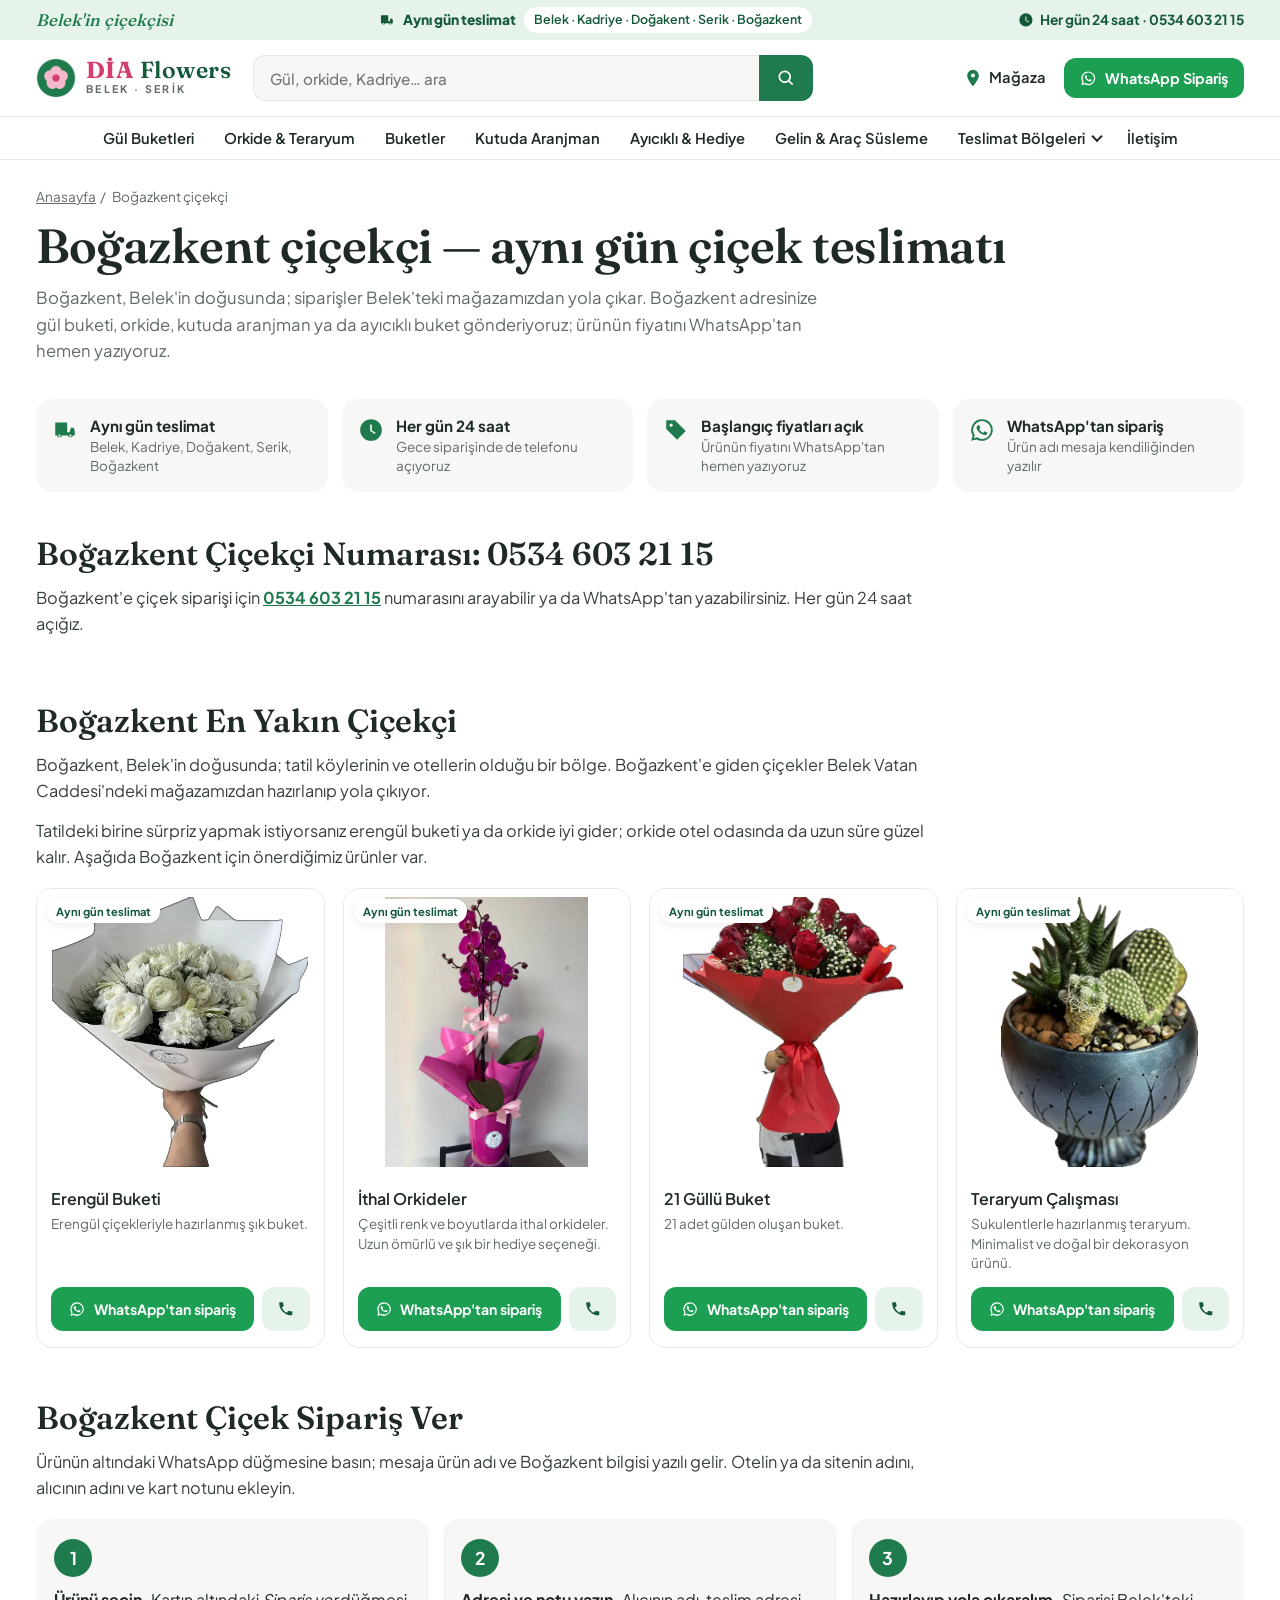
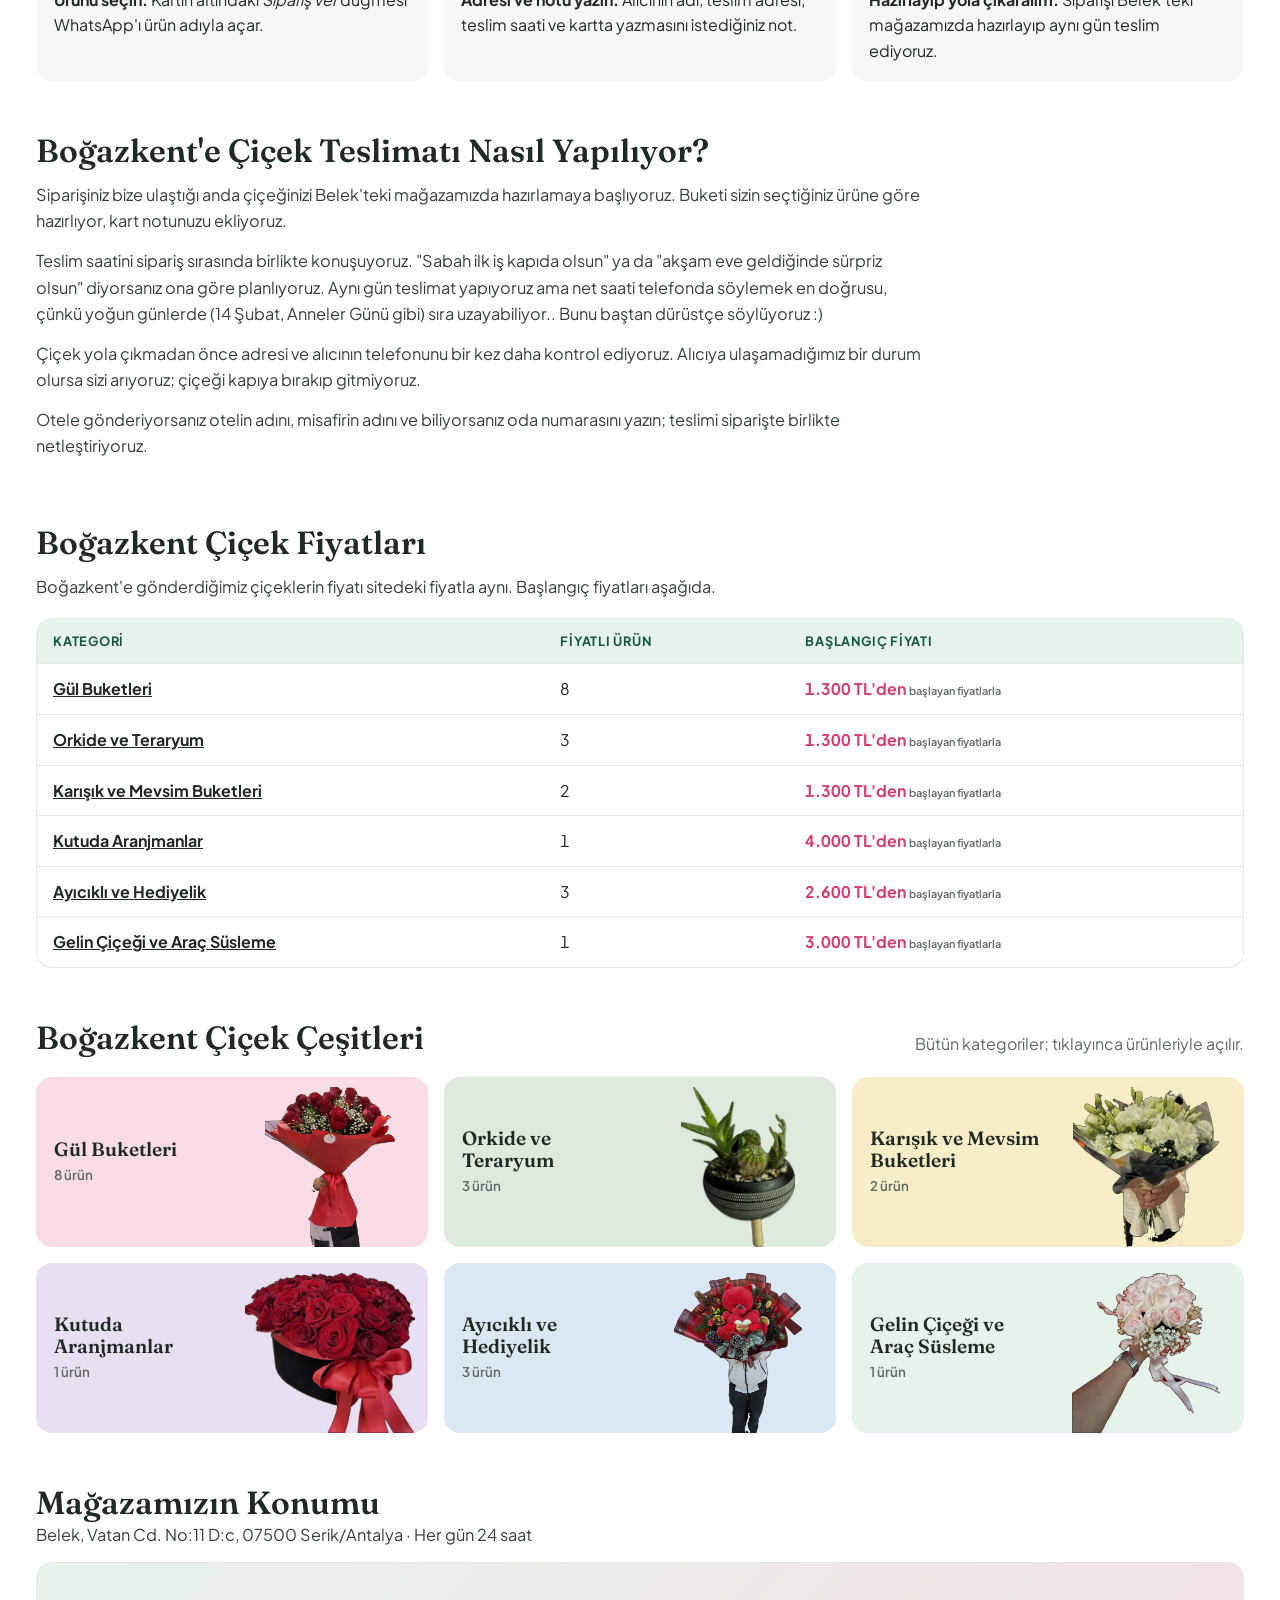
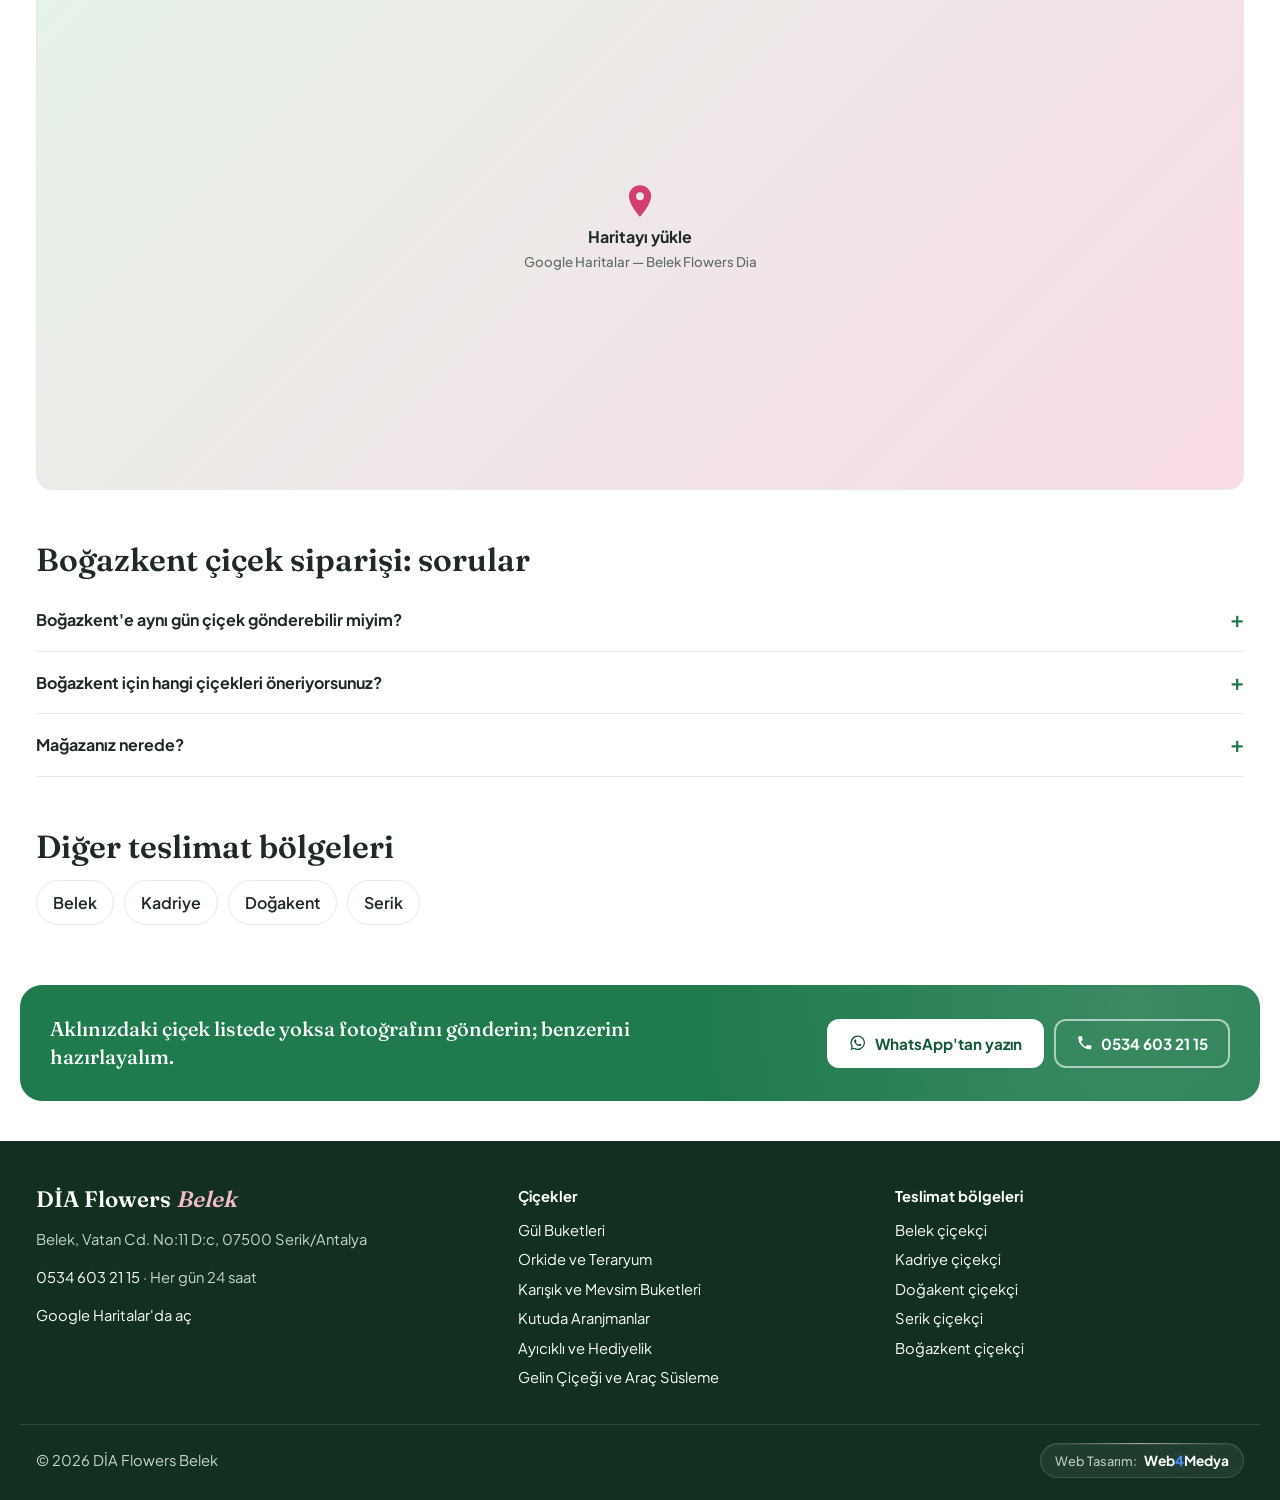
==== commit e4c11f2f: "Ürün kartlarındaki tekil fiyatlar kaldırıldı; yalnız kategori başlangıç fiyatları ('…TL'den başlayan" ====
--- a/bogazkent-cicekci/index.html
+++ b/bogazkent-cicekci/index.html
@@ -47,11 +47,11 @@
 </header>
 <main id="icerik">
 <section class="sb kap"><nav class="kirinti" aria-label="Sayfa yolu"><a href="../">Anasayfa</a> <span>/</span> <span aria-current="page">Boğazkent çiçekçi</span></nav><h1>Boğazkent çiçekçi — aynı gün çiçek teslimatı</h1>
- <p class="sb-p">Boğazkent, Belek&#x27;in doğusunda; siparişler Belek&#x27;teki mağazamızdan yola çıkar. Boğazkent adresinize gül buketi, orkide, kutuda aranjman ya da ayıcıklı buket gönderiyoruz; fiyatlar aşağıdaki kartlarda yazıyor.</p></section>
+ <p class="sb-p">Boğazkent, Belek&#x27;in doğusunda; siparişler Belek&#x27;teki mağazamızdan yola çıkar. Boğazkent adresinize gül buketi, orkide, kutuda aranjman ya da ayıcıklı buket gönderiyoruz; ürünün fiyatını WhatsApp'tan hemen yazıyoruz.</p></section>
 <ul class="guven kap">
  <li><svg viewBox="0 0 24 24" aria-hidden="true"><path d="M3 5h11v9h2.2l1.3-4H20l1 3v4h-1.6a2.5 2.5 0 0 1-4.8 0H9.4a2.5 2.5 0 0 1-4.8 0H3zm4 13.2a1 1 0 1 0 0-2 1 1 0 0 0 0 2zm10 0a1 1 0 1 0 0-2 1 1 0 0 0 0 2z"/></svg><span><b>Aynı gün teslimat</b>Belek, Kadriye, Doğakent, Serik, Boğazkent</span></li>
  <li><svg viewBox="0 0 24 24" aria-hidden="true"><path d="M12 2a10 10 0 1 0 10 10A10 10 0 0 0 12 2zm.75 10.4 3.6 2.15-.75 1.25L11.25 13V7h1.5z"/></svg><span><b>Her gün 24 saat</b>Gece siparişinde de telefonu açıyoruz</span></li>
- <li><svg viewBox="0 0 24 24" aria-hidden="true"><path d="M3 3h8l10 10-8 8L3 11zm4.5 6A1.5 1.5 0 1 0 6 7.5 1.5 1.5 0 0 0 7.5 9z"/></svg><span><b>Fiyatlar açık</b>Her ürünün fiyatı kartında yazıyor</span></li>
+ <li><svg viewBox="0 0 24 24" aria-hidden="true"><path d="M3 3h8l10 10-8 8L3 11zm4.5 6A1.5 1.5 0 1 0 6 7.5 1.5 1.5 0 0 0 7.5 9z"/></svg><span><b>Başlangıç fiyatları açık</b>Ürünün fiyatını WhatsApp'tan hemen yazıyoruz</span></li>
  <li><svg viewBox="0 0 24 24" aria-hidden="true"><path d="M12 2a10 10 0 0 0-8.6 15.1L2 22l5-1.3A10 10 0 1 0 12 2zm0 18.2a8.2 8.2 0 0 1-4.2-1.2l-.3-.2-3 .8.8-2.9-.2-.3A8.2 8.2 0 1 1 12 20.2zm4.5-6.1c-.25-.12-1.47-.72-1.7-.8-.23-.09-.4-.13-.56.12-.17.25-.64.8-.79.97-.14.17-.29.19-.54.06a6.7 6.7 0 0 1-3.3-2.9c-.25-.43.25-.4.71-1.33a.45.45 0 0 0-.02-.42c-.06-.12-.56-1.35-.77-1.85-.2-.48-.4-.42-.56-.42h-.47a.9.9 0 0 0-.65.3 2.7 2.7 0 0 0-.85 2.02 4.7 4.7 0 0 0 1 2.5 10.8 10.8 0 0 0 4.1 3.65c1.53.66 2.13.71 2.9.6.47-.07 1.47-.6 1.67-1.18.21-.58.21-1.08.15-1.18-.06-.1-.23-.17-.48-.29z"/></svg><span><b>WhatsApp'tan sipariş</b>Ürün adı mesaja kendiliğinden yazılır</span></li>
 </ul>
 <section class="bolum kap yazi"><h2>Boğazkent Çiçekçi Numarası: 0534 603 21 15</h2><div class="yz"><p>Boğazkent'e çiçek siparişi için <a href="tel:+905346032115">0534 603 21 15</a> numarasını arayabilir ya da WhatsApp'tan yazabilirsiniz. Her gün 24 saat açığız.</p></div></section>
@@ -60,35 +60,31 @@
  <div class="kart-ic">
   <h3>Erengül Buketi</h3>
   <p class="kart-a">Erengül çiçekleriyle hazırlanmış şık buket.</p>
-  <p class="fiyat">2.500 TL</p>
-  <div class="kart-d"><a class="btn btn-wa" href="https://wa.me/905346032115?text=Merhaba%2C%20Ereng%C3%BCl%20Buketi%20%282.500%20TL%29%20Bo%C4%9Fazkent%20adresine%20sipari%C5%9F%20vermek%20istiyorum." rel="noopener" target="_blank"><svg viewBox="0 0 24 24" aria-hidden="true"><path d="M12 2a10 10 0 0 0-8.6 15.1L2 22l5-1.3A10 10 0 1 0 12 2zm0 18.2a8.2 8.2 0 0 1-4.2-1.2l-.3-.2-3 .8.8-2.9-.2-.3A8.2 8.2 0 1 1 12 20.2zm4.5-6.1c-.25-.12-1.47-.72-1.7-.8-.23-.09-.4-.13-.56.12-.17.25-.64.8-.79.97-.14.17-.29.19-.54.06a6.7 6.7 0 0 1-3.3-2.9c-.25-.43.25-.4.71-1.33a.45.45 0 0 0-.02-.42c-.06-.12-.56-1.35-.77-1.85-.2-.48-.4-.42-.56-.42h-.47a.9.9 0 0 0-.65.3 2.7 2.7 0 0 0-.85 2.02 4.7 4.7 0 0 0 1 2.5 10.8 10.8 0 0 0 4.1 3.65c1.53.66 2.13.71 2.9.6.47-.07 1.47-.6 1.67-1.18.21-.58.21-1.08.15-1.18-.06-.1-.23-.17-.48-.29z"/></svg><span class="uzun">WhatsApp'tan sipariş</span><span class="kisa">Sipariş ver</span></a><a class="btn btn-ara" href="tel:+905346032115" aria-label="Erengül Buketi için ara"><svg viewBox="0 0 24 24" aria-hidden="true"><path d="M6.6 10.8a15.1 15.1 0 0 0 6.6 6.6l2.2-2.2a1 1 0 0 1 1-.25 11.4 11.4 0 0 0 3.6.57 1 1 0 0 1 1 1V20a1 1 0 0 1-1 1A17 17 0 0 1 3 4a1 1 0 0 1 1-1h3.5a1 1 0 0 1 1 1c0 1.25.2 2.45.57 3.57a1 1 0 0 1-.25 1z"/></svg></a></div>
+  <div class="kart-d"><a class="btn btn-wa" href="https://wa.me/905346032115?text=Merhaba%2C%20Ereng%C3%BCl%20Buketi%20Bo%C4%9Fazkent%20adresine%20sipari%C5%9F%20vermek%20istiyorum.%20Fiyat%C4%B1n%C4%B1%20%C3%B6%C4%9Frenebilir%20miyim%3F" rel="noopener" target="_blank"><svg viewBox="0 0 24 24" aria-hidden="true"><path d="M12 2a10 10 0 0 0-8.6 15.1L2 22l5-1.3A10 10 0 1 0 12 2zm0 18.2a8.2 8.2 0 0 1-4.2-1.2l-.3-.2-3 .8.8-2.9-.2-.3A8.2 8.2 0 1 1 12 20.2zm4.5-6.1c-.25-.12-1.47-.72-1.7-.8-.23-.09-.4-.13-.56.12-.17.25-.64.8-.79.97-.14.17-.29.19-.54.06a6.7 6.7 0 0 1-3.3-2.9c-.25-.43.25-.4.71-1.33a.45.45 0 0 0-.02-.42c-.06-.12-.56-1.35-.77-1.85-.2-.48-.4-.42-.56-.42h-.47a.9.9 0 0 0-.65.3 2.7 2.7 0 0 0-.85 2.02 4.7 4.7 0 0 0 1 2.5 10.8 10.8 0 0 0 4.1 3.65c1.53.66 2.13.71 2.9.6.47-.07 1.47-.6 1.67-1.18.21-.58.21-1.08.15-1.18-.06-.1-.23-.17-.48-.29z"/></svg><span class="uzun">WhatsApp'tan sipariş</span><span class="kisa">Sipariş ver</span></a><a class="btn btn-ara" href="tel:+905346032115" aria-label="Erengül Buketi için ara"><svg viewBox="0 0 24 24" aria-hidden="true"><path d="M6.6 10.8a15.1 15.1 0 0 0 6.6 6.6l2.2-2.2a1 1 0 0 1 1-.25 11.4 11.4 0 0 0 3.6.57 1 1 0 0 1 1 1V20a1 1 0 0 1-1 1A17 17 0 0 1 3 4a1 1 0 0 1 1-1h3.5a1 1 0 0 1 1 1c0 1.25.2 2.45.57 3.57a1 1 0 0 1-.25 1z"/></svg></a></div>
  </div>
 </article><article class="kart" id="ithal-orkideler">
  <div class="kart-g"><img class="" src="../images/orkide1-900.webp" srcset="../images/orkide1-480.webp 480w, ../images/orkide1-900.webp 900w" sizes="(max-width:640px) 50vw, 300px" width="900" height="1200" alt="İthal Orkideler — DİA Flowers Belek" loading="lazy" decoding="async"><span class="rozet">Aynı gün teslimat</span></div>
  <div class="kart-ic">
   <h3>İthal Orkideler</h3>
   <p class="kart-a">Çeşitli renk ve boyutlarda ithal orkideler. Uzun ömürlü ve şık bir hediye seçeneği.</p>
-  <p class="fiyat">1.700 TL</p>
-  <div class="kart-d"><a class="btn btn-wa" href="https://wa.me/905346032115?text=Merhaba%2C%20%C4%B0thal%20Orkideler%20%281.700%20TL%29%20Bo%C4%9Fazkent%20adresine%20sipari%C5%9F%20vermek%20istiyorum." rel="noopener" target="_blank"><svg viewBox="0 0 24 24" aria-hidden="true"><path d="M12 2a10 10 0 0 0-8.6 15.1L2 22l5-1.3A10 10 0 1 0 12 2zm0 18.2a8.2 8.2 0 0 1-4.2-1.2l-.3-.2-3 .8.8-2.9-.2-.3A8.2 8.2 0 1 1 12 20.2zm4.5-6.1c-.25-.12-1.47-.72-1.7-.8-.23-.09-.4-.13-.56.12-.17.25-.64.8-.79.97-.14.17-.29.19-.54.06a6.7 6.7 0 0 1-3.3-2.9c-.25-.43.25-.4.71-1.33a.45.45 0 0 0-.02-.42c-.06-.12-.56-1.35-.77-1.85-.2-.48-.4-.42-.56-.42h-.47a.9.9 0 0 0-.65.3 2.7 2.7 0 0 0-.85 2.02 4.7 4.7 0 0 0 1 2.5 10.8 10.8 0 0 0 4.1 3.65c1.53.66 2.13.71 2.9.6.47-.07 1.47-.6 1.67-1.18.21-.58.21-1.08.15-1.18-.06-.1-.23-.17-.48-.29z"/></svg><span class="uzun">WhatsApp'tan sipariş</span><span class="kisa">Sipariş ver</span></a><a class="btn btn-ara" href="tel:+905346032115" aria-label="İthal Orkideler için ara"><svg viewBox="0 0 24 24" aria-hidden="true"><path d="M6.6 10.8a15.1 15.1 0 0 0 6.6 6.6l2.2-2.2a1 1 0 0 1 1-.25 11.4 11.4 0 0 0 3.6.57 1 1 0 0 1 1 1V20a1 1 0 0 1-1 1A17 17 0 0 1 3 4a1 1 0 0 1 1-1h3.5a1 1 0 0 1 1 1c0 1.25.2 2.45.57 3.57a1 1 0 0 1-.25 1z"/></svg></a></div>
+  <div class="kart-d"><a class="btn btn-wa" href="https://wa.me/905346032115?text=Merhaba%2C%20%C4%B0thal%20Orkideler%20Bo%C4%9Fazkent%20adresine%20sipari%C5%9F%20vermek%20istiyorum.%20Fiyat%C4%B1n%C4%B1%20%C3%B6%C4%9Frenebilir%20miyim%3F" rel="noopener" target="_blank"><svg viewBox="0 0 24 24" aria-hidden="true"><path d="M12 2a10 10 0 0 0-8.6 15.1L2 22l5-1.3A10 10 0 1 0 12 2zm0 18.2a8.2 8.2 0 0 1-4.2-1.2l-.3-.2-3 .8.8-2.9-.2-.3A8.2 8.2 0 1 1 12 20.2zm4.5-6.1c-.25-.12-1.47-.72-1.7-.8-.23-.09-.4-.13-.56.12-.17.25-.64.8-.79.97-.14.17-.29.19-.54.06a6.7 6.7 0 0 1-3.3-2.9c-.25-.43.25-.4.71-1.33a.45.45 0 0 0-.02-.42c-.06-.12-.56-1.35-.77-1.85-.2-.48-.4-.42-.56-.42h-.47a.9.9 0 0 0-.65.3 2.7 2.7 0 0 0-.85 2.02 4.7 4.7 0 0 0 1 2.5 10.8 10.8 0 0 0 4.1 3.65c1.53.66 2.13.71 2.9.6.47-.07 1.47-.6 1.67-1.18.21-.58.21-1.08.15-1.18-.06-.1-.23-.17-.48-.29z"/></svg><span class="uzun">WhatsApp'tan sipariş</span><span class="kisa">Sipariş ver</span></a><a class="btn btn-ara" href="tel:+905346032115" aria-label="İthal Orkideler için ara"><svg viewBox="0 0 24 24" aria-hidden="true"><path d="M6.6 10.8a15.1 15.1 0 0 0 6.6 6.6l2.2-2.2a1 1 0 0 1 1-.25 11.4 11.4 0 0 0 3.6.57 1 1 0 0 1 1 1V20a1 1 0 0 1-1 1A17 17 0 0 1 3 4a1 1 0 0 1 1-1h3.5a1 1 0 0 1 1 1c0 1.25.2 2.45.57 3.57a1 1 0 0 1-.25 1z"/></svg></a></div>
  </div>
 </article><article class="kart" id="21-gullu-buket">
  <div class="kart-g"><img class="" src="../images/21gullu1-900.webp" srcset="../images/21gullu1-480.webp 480w, ../images/21gullu1-900.webp 900w" sizes="(max-width:640px) 50vw, 300px" width="900" height="1105" alt="21 Güllü Buket — DİA Flowers Belek" loading="lazy" decoding="async"><span class="rozet">Aynı gün teslimat</span></div>
  <div class="kart-ic">
   <h3>21 Güllü Buket</h3>
   <p class="kart-a">21 adet gülden oluşan buket.</p>
-  <p class="fiyat">2.600 TL</p>
-  <div class="kart-d"><a class="btn btn-wa" href="https://wa.me/905346032115?text=Merhaba%2C%2021%20G%C3%BCll%C3%BC%20Buket%20%282.600%20TL%29%20Bo%C4%9Fazkent%20adresine%20sipari%C5%9F%20vermek%20istiyorum." rel="noopener" target="_blank"><svg viewBox="0 0 24 24" aria-hidden="true"><path d="M12 2a10 10 0 0 0-8.6 15.1L2 22l5-1.3A10 10 0 1 0 12 2zm0 18.2a8.2 8.2 0 0 1-4.2-1.2l-.3-.2-3 .8.8-2.9-.2-.3A8.2 8.2 0 1 1 12 20.2zm4.5-6.1c-.25-.12-1.47-.72-1.7-.8-.23-.09-.4-.13-.56.12-.17.25-.64.8-.79.97-.14.17-.29.19-.54.06a6.7 6.7 0 0 1-3.3-2.9c-.25-.43.25-.4.71-1.33a.45.45 0 0 0-.02-.42c-.06-.12-.56-1.35-.77-1.85-.2-.48-.4-.42-.56-.42h-.47a.9.9 0 0 0-.65.3 2.7 2.7 0 0 0-.85 2.02 4.7 4.7 0 0 0 1 2.5 10.8 10.8 0 0 0 4.1 3.65c1.53.66 2.13.71 2.9.6.47-.07 1.47-.6 1.67-1.18.21-.58.21-1.08.15-1.18-.06-.1-.23-.17-.48-.29z"/></svg><span class="uzun">WhatsApp'tan sipariş</span><span class="kisa">Sipariş ver</span></a><a class="btn btn-ara" href="tel:+905346032115" aria-label="21 Güllü Buket için ara"><svg viewBox="0 0 24 24" aria-hidden="true"><path d="M6.6 10.8a15.1 15.1 0 0 0 6.6 6.6l2.2-2.2a1 1 0 0 1 1-.25 11.4 11.4 0 0 0 3.6.57 1 1 0 0 1 1 1V20a1 1 0 0 1-1 1A17 17 0 0 1 3 4a1 1 0 0 1 1-1h3.5a1 1 0 0 1 1 1c0 1.25.2 2.45.57 3.57a1 1 0 0 1-.25 1z"/></svg></a></div>
+  <div class="kart-d"><a class="btn btn-wa" href="https://wa.me/905346032115?text=Merhaba%2C%2021%20G%C3%BCll%C3%BC%20Buket%20Bo%C4%9Fazkent%20adresine%20sipari%C5%9F%20vermek%20istiyorum.%20Fiyat%C4%B1n%C4%B1%20%C3%B6%C4%9Frenebilir%20miyim%3F" rel="noopener" target="_blank"><svg viewBox="0 0 24 24" aria-hidden="true"><path d="M12 2a10 10 0 0 0-8.6 15.1L2 22l5-1.3A10 10 0 1 0 12 2zm0 18.2a8.2 8.2 0 0 1-4.2-1.2l-.3-.2-3 .8.8-2.9-.2-.3A8.2 8.2 0 1 1 12 20.2zm4.5-6.1c-.25-.12-1.47-.72-1.7-.8-.23-.09-.4-.13-.56.12-.17.25-.64.8-.79.97-.14.17-.29.19-.54.06a6.7 6.7 0 0 1-3.3-2.9c-.25-.43.25-.4.71-1.33a.45.45 0 0 0-.02-.42c-.06-.12-.56-1.35-.77-1.85-.2-.48-.4-.42-.56-.42h-.47a.9.9 0 0 0-.65.3 2.7 2.7 0 0 0-.85 2.02 4.7 4.7 0 0 0 1 2.5 10.8 10.8 0 0 0 4.1 3.65c1.53.66 2.13.71 2.9.6.47-.07 1.47-.6 1.67-1.18.21-.58.21-1.08.15-1.18-.06-.1-.23-.17-.48-.29z"/></svg><span class="uzun">WhatsApp'tan sipariş</span><span class="kisa">Sipariş ver</span></a><a class="btn btn-ara" href="tel:+905346032115" aria-label="21 Güllü Buket için ara"><svg viewBox="0 0 24 24" aria-hidden="true"><path d="M6.6 10.8a15.1 15.1 0 0 0 6.6 6.6l2.2-2.2a1 1 0 0 1 1-.25 11.4 11.4 0 0 0 3.6.57 1 1 0 0 1 1 1V20a1 1 0 0 1-1 1A17 17 0 0 1 3 4a1 1 0 0 1 1-1h3.5a1 1 0 0 1 1 1c0 1.25.2 2.45.57 3.57a1 1 0 0 1-.25 1z"/></svg></a></div>
  </div>
 </article><article class="kart" id="teraryum-calismasi">
  <div class="kart-g"><img class="" src="../images/tereryum1-900.webp" srcset="../images/tereryum1-480.webp 480w, ../images/tereryum1-900.webp 900w" sizes="(max-width:640px) 50vw, 300px" width="900" height="1233" alt="Teraryum Çalışması — DİA Flowers Belek" loading="lazy" decoding="async"><span class="rozet">Aynı gün teslimat</span></div>
  <div class="kart-ic">
   <h3>Teraryum Çalışması</h3>
   <p class="kart-a">Sukulentlerle hazırlanmış teraryum. Minimalist ve doğal bir dekorasyon ürünü.</p>
-  <p class="fiyat">1.300 TL</p>
-  <div class="kart-d"><a class="btn btn-wa" href="https://wa.me/905346032115?text=Merhaba%2C%20Teraryum%20%C3%87al%C4%B1%C5%9Fmas%C4%B1%20%281.300%20TL%29%20Bo%C4%9Fazkent%20adresine%20sipari%C5%9F%20vermek%20istiyorum." rel="noopener" target="_blank"><svg viewBox="0 0 24 24" aria-hidden="true"><path d="M12 2a10 10 0 0 0-8.6 15.1L2 22l5-1.3A10 10 0 1 0 12 2zm0 18.2a8.2 8.2 0 0 1-4.2-1.2l-.3-.2-3 .8.8-2.9-.2-.3A8.2 8.2 0 1 1 12 20.2zm4.5-6.1c-.25-.12-1.47-.72-1.7-.8-.23-.09-.4-.13-.56.12-.17.25-.64.8-.79.97-.14.17-.29.19-.54.06a6.7 6.7 0 0 1-3.3-2.9c-.25-.43.25-.4.71-1.33a.45.45 0 0 0-.02-.42c-.06-.12-.56-1.35-.77-1.85-.2-.48-.4-.42-.56-.42h-.47a.9.9 0 0 0-.65.3 2.7 2.7 0 0 0-.85 2.02 4.7 4.7 0 0 0 1 2.5 10.8 10.8 0 0 0 4.1 3.65c1.53.66 2.13.71 2.9.6.47-.07 1.47-.6 1.67-1.18.21-.58.21-1.08.15-1.18-.06-.1-.23-.17-.48-.29z"/></svg><span class="uzun">WhatsApp'tan sipariş</span><span class="kisa">Sipariş ver</span></a><a class="btn btn-ara" href="tel:+905346032115" aria-label="Teraryum Çalışması için ara"><svg viewBox="0 0 24 24" aria-hidden="true"><path d="M6.6 10.8a15.1 15.1 0 0 0 6.6 6.6l2.2-2.2a1 1 0 0 1 1-.25 11.4 11.4 0 0 0 3.6.57 1 1 0 0 1 1 1V20a1 1 0 0 1-1 1A17 17 0 0 1 3 4a1 1 0 0 1 1-1h3.5a1 1 0 0 1 1 1c0 1.25.2 2.45.57 3.57a1 1 0 0 1-.25 1z"/></svg></a></div>
+  <div class="kart-d"><a class="btn btn-wa" href="https://wa.me/905346032115?text=Merhaba%2C%20Teraryum%20%C3%87al%C4%B1%C5%9Fmas%C4%B1%20Bo%C4%9Fazkent%20adresine%20sipari%C5%9F%20vermek%20istiyorum.%20Fiyat%C4%B1n%C4%B1%20%C3%B6%C4%9Frenebilir%20miyim%3F" rel="noopener" target="_blank"><svg viewBox="0 0 24 24" aria-hidden="true"><path d="M12 2a10 10 0 0 0-8.6 15.1L2 22l5-1.3A10 10 0 1 0 12 2zm0 18.2a8.2 8.2 0 0 1-4.2-1.2l-.3-.2-3 .8.8-2.9-.2-.3A8.2 8.2 0 1 1 12 20.2zm4.5-6.1c-.25-.12-1.47-.72-1.7-.8-.23-.09-.4-.13-.56.12-.17.25-.64.8-.79.97-.14.17-.29.19-.54.06a6.7 6.7 0 0 1-3.3-2.9c-.25-.43.25-.4.71-1.33a.45.45 0 0 0-.02-.42c-.06-.12-.56-1.35-.77-1.85-.2-.48-.4-.42-.56-.42h-.47a.9.9 0 0 0-.65.3 2.7 2.7 0 0 0-.85 2.02 4.7 4.7 0 0 0 1 2.5 10.8 10.8 0 0 0 4.1 3.65c1.53.66 2.13.71 2.9.6.47-.07 1.47-.6 1.67-1.18.21-.58.21-1.08.15-1.18-.06-.1-.23-.17-.48-.29z"/></svg><span class="uzun">WhatsApp'tan sipariş</span><span class="kisa">Sipariş ver</span></a><a class="btn btn-ara" href="tel:+905346032115" aria-label="Teraryum Çalışması için ara"><svg viewBox="0 0 24 24" aria-hidden="true"><path d="M6.6 10.8a15.1 15.1 0 0 0 6.6 6.6l2.2-2.2a1 1 0 0 1 1-.25 11.4 11.4 0 0 0 3.6.57 1 1 0 0 1 1 1V20a1 1 0 0 1-1 1A17 17 0 0 1 3 4a1 1 0 0 1 1-1h3.5a1 1 0 0 1 1 1c0 1.25.2 2.45.57 3.57a1 1 0 0 1-.25 1z"/></svg></a></div>
  </div>
 </article></div></section>
-<section class="bolum kap yazi"><h2>Boğazkent Çiçek Sipariş Ver</h2><div class="yz"><p>Ürünün altındaki WhatsApp düğmesine basın; mesaja ürün adı, fiyatı ve Boğazkent bilgisi yazılı gelir. Otelin ya da sitenin adını, alıcının adını ve kart notunu ekleyin.</p></div><ol class="adim">
+<section class="bolum kap yazi"><h2>Boğazkent Çiçek Sipariş Ver</h2><div class="yz"><p>Ürünün altındaki WhatsApp düğmesine basın; mesaja ürün adı ve Boğazkent bilgisi yazılı gelir. Otelin ya da sitenin adını, alıcının adını ve kart notunu ekleyin.</p></div><ol class="adim">
   <li><b>Ürünü seçin.</b> Kartın altındaki <em>Sipariş ver</em> düğmesi WhatsApp'ı ürün adıyla açar.</li>
   <li><b>Adresi ve notu yazın.</b> Alıcının adı, teslim adresi, teslim saati ve kartta yazmasını istediğiniz not.</li>
   <li><b>Hazırlayıp yola çıkaralım.</b> Siparişi Belek'teki mağazamızda hazırlayıp aynı gün teslim ediyoruz.</li>
@@ -97,13 +93,13 @@
 <section class="bolum kap yazi"><h2>Boğazkent Çiçek Fiyatları</h2><div class="yz"><p>Boğazkent'e gönderdiğimiz çiçeklerin fiyatı sitedeki fiyatla aynı. Başlangıç fiyatları aşağıda.</p></div><div class="tablo-k"><table class="tablo"><thead><tr><th scope="col">Kategori</th><th scope="col">Fiyatlı ürün</th><th scope="col">Başlangıç fiyatı</th></tr></thead>
 <tbody><tr><th scope="row"><a href="../gul-buketleri/">Gül Buketleri</a></th><td>8</td><td class="tf">1.300 TL'den <small>başlayan fiyatlarla</small></td></tr><tr><th scope="row"><a href="../orkide-teraryum/">Orkide ve Teraryum</a></th><td>3</td><td class="tf">1.300 TL'den <small>başlayan fiyatlarla</small></td></tr><tr><th scope="row"><a href="../buketler/">Karışık ve Mevsim Buketleri</a></th><td>2</td><td class="tf">1.300 TL'den <small>başlayan fiyatlarla</small></td></tr><tr><th scope="row"><a href="../kutuda-aranjman/">Kutuda Aranjmanlar</a></th><td>1</td><td class="tf">4.000 TL'den <small>başlayan fiyatlarla</small></td></tr><tr><th scope="row"><a href="../hediye-ayicikli/">Ayıcıklı ve Hediyelik</a></th><td>3</td><td class="tf">2.600 TL'den <small>başlayan fiyatlarla</small></td></tr><tr><th scope="row"><a href="../gelin-cicegi-arac-susleme/">Gelin Çiçeği ve Araç Süsleme</a></th><td>1</td><td class="tf">3.000 TL'den <small>başlayan fiyatlarla</small></td></tr></tbody></table></div></section>
 
-<section class="bolum kap"><div class="bas"><h2>Boğazkent Çiçek Çeşitleri</h2><p>Bütün kategoriler; tıklayınca fiyatlarıyla açılır.</p></div><div class="kk-izgara"><a class="kk" href="../gul-buketleri/"><img class="" src="../images/21gullu1-900.webp" srcset="../images/21gullu1-480.webp 480w, ../images/21gullu1-900.webp 900w" sizes="(max-width:640px) 50vw, 320px" width="900" height="1105" alt="Gül Buketleri" loading="lazy" decoding="async">
- <span class="kk-ic"><strong>Gül Buketleri</strong><small>8 fiyatlı ürün</small></span></a><a class="kk" href="../orkide-teraryum/"><img class="" src="../images/tereryum2-900.webp" srcset="../images/tereryum2-480.webp 480w, ../images/tereryum2-900.webp 900w" sizes="(max-width:640px) 50vw, 320px" width="900" height="1253" alt="Orkide ve Teraryum" loading="lazy" decoding="async">
- <span class="kk-ic"><strong>Orkide ve Teraryum</strong><small>3 fiyatlı ürün</small></span></a><a class="kk" href="../buketler/"><img class="" src="../images/lisyantus1-900.webp" srcset="../images/lisyantus1-480.webp 480w, ../images/lisyantus1-900.webp 900w" sizes="(max-width:640px) 50vw, 320px" width="900" height="982" alt="Karışık ve Mevsim Buketleri" loading="lazy" decoding="async">
- <span class="kk-ic"><strong>Karışık ve Mevsim Buketleri</strong><small>2 fiyatlı ürün</small></span></a><a class="kk" href="../kutuda-aranjman/"><img class="" src="../images/kutudakirmiziarajman-900.webp" srcset="../images/kutudakirmiziarajman-480.webp 480w, ../images/kutudakirmiziarajman-900.webp 900w" sizes="(max-width:640px) 50vw, 320px" width="900" height="848" alt="Kutuda Aranjmanlar" loading="lazy" decoding="async">
- <span class="kk-ic"><strong>Kutuda Aranjmanlar</strong><small>1 fiyatlı ürün</small></span></a><a class="kk" href="../hediye-ayicikli/"><img class="" src="../images/kokoinali-900.webp" srcset="../images/kokoinali-480.webp 480w, ../images/kokoinali-900.webp 900w" sizes="(max-width:640px) 50vw, 320px" width="900" height="1131" alt="Ayıcıklı ve Hediyelik" loading="lazy" decoding="async">
- <span class="kk-ic"><strong>Ayıcıklı ve Hediyelik</strong><small>3 fiyatlı ürün</small></span></a><a class="kk" href="../gelin-cicegi-arac-susleme/"><img class="" src="../images/gelin1-900.webp" srcset="../images/gelin1-480.webp 480w, ../images/gelin1-900.webp 900w" sizes="(max-width:640px) 50vw, 320px" width="900" height="968" alt="Gelin Çiçeği ve Araç Süsleme" loading="lazy" decoding="async">
- <span class="kk-ic"><strong>Gelin Çiçeği ve Araç Süsleme</strong><small>1 fiyatlı ürün</small></span></a></div></section>
+<section class="bolum kap"><div class="bas"><h2>Boğazkent Çiçek Çeşitleri</h2><p>Bütün kategoriler; tıklayınca ürünleriyle açılır.</p></div><div class="kk-izgara"><a class="kk" href="../gul-buketleri/"><img class="" src="../images/21gullu1-900.webp" srcset="../images/21gullu1-480.webp 480w, ../images/21gullu1-900.webp 900w" sizes="(max-width:640px) 50vw, 320px" width="900" height="1105" alt="Gül Buketleri" loading="lazy" decoding="async">
+ <span class="kk-ic"><strong>Gül Buketleri</strong><small>8 ürün</small></span></a><a class="kk" href="../orkide-teraryum/"><img class="" src="../images/tereryum2-900.webp" srcset="../images/tereryum2-480.webp 480w, ../images/tereryum2-900.webp 900w" sizes="(max-width:640px) 50vw, 320px" width="900" height="1253" alt="Orkide ve Teraryum" loading="lazy" decoding="async">
+ <span class="kk-ic"><strong>Orkide ve Teraryum</strong><small>3 ürün</small></span></a><a class="kk" href="../buketler/"><img class="" src="../images/lisyantus1-900.webp" srcset="../images/lisyantus1-480.webp 480w, ../images/lisyantus1-900.webp 900w" sizes="(max-width:640px) 50vw, 320px" width="900" height="982" alt="Karışık ve Mevsim Buketleri" loading="lazy" decoding="async">
+ <span class="kk-ic"><strong>Karışık ve Mevsim Buketleri</strong><small>2 ürün</small></span></a><a class="kk" href="../kutuda-aranjman/"><img class="" src="../images/kutudakirmiziarajman-900.webp" srcset="../images/kutudakirmiziarajman-480.webp 480w, ../images/kutudakirmiziarajman-900.webp 900w" sizes="(max-width:640px) 50vw, 320px" width="900" height="848" alt="Kutuda Aranjmanlar" loading="lazy" decoding="async">
+ <span class="kk-ic"><strong>Kutuda Aranjmanlar</strong><small>1 ürün</small></span></a><a class="kk" href="../hediye-ayicikli/"><img class="" src="../images/kokoinali-900.webp" srcset="../images/kokoinali-480.webp 480w, ../images/kokoinali-900.webp 900w" sizes="(max-width:640px) 50vw, 320px" width="900" height="1131" alt="Ayıcıklı ve Hediyelik" loading="lazy" decoding="async">
+ <span class="kk-ic"><strong>Ayıcıklı ve Hediyelik</strong><small>3 ürün</small></span></a><a class="kk" href="../gelin-cicegi-arac-susleme/"><img class="" src="../images/gelin1-900.webp" srcset="../images/gelin1-480.webp 480w, ../images/gelin1-900.webp 900w" sizes="(max-width:640px) 50vw, 320px" width="900" height="968" alt="Gelin Çiçeği ve Araç Süsleme" loading="lazy" decoding="async">
+ <span class="kk-ic"><strong>Gelin Çiçeği ve Araç Süsleme</strong><small>1 ürün</small></span></a></div></section>
 <section class="bolum kap"><h2>Mağazamızın Konumu</h2><div class="yz"><p>Belek, Vatan Cd. No:11 D:c, 07500 Serik/Antalya · Her gün 24 saat</p></div><div class="harita" data-src="https://www.google.com/maps/embed?pb=!1m18!1m12!1m3!1d3192.2413163143233!2d31.06096647576717!3d36.860642264290156!2m3!1f0!2f0!3f0!3m2!1i1024!2i768!4f13.1!3m3!1m2!1s0x14c3633cf203a503%3A0xb12a54a4fdc8194a!2sBelek%20Flowers%20Dia!5e0!3m2!1str!2str!4v1791854930245!5m2!1str!2str">
  <button type="button" class="harita-d"><svg viewBox="0 0 24 24" aria-hidden="true"><path d="M12 2a7 7 0 0 0-7 7c0 5.25 7 13 7 13s7-7.75 7-13a7 7 0 0 0-7-7zm0 9.5A2.5 2.5 0 1 1 12 6.5a2.5 2.5 0 0 1 0 5z"/></svg><span>Haritayı yükle</span><small>Google Haritalar — Belek Flowers Dia</small></button>
 </div></section>
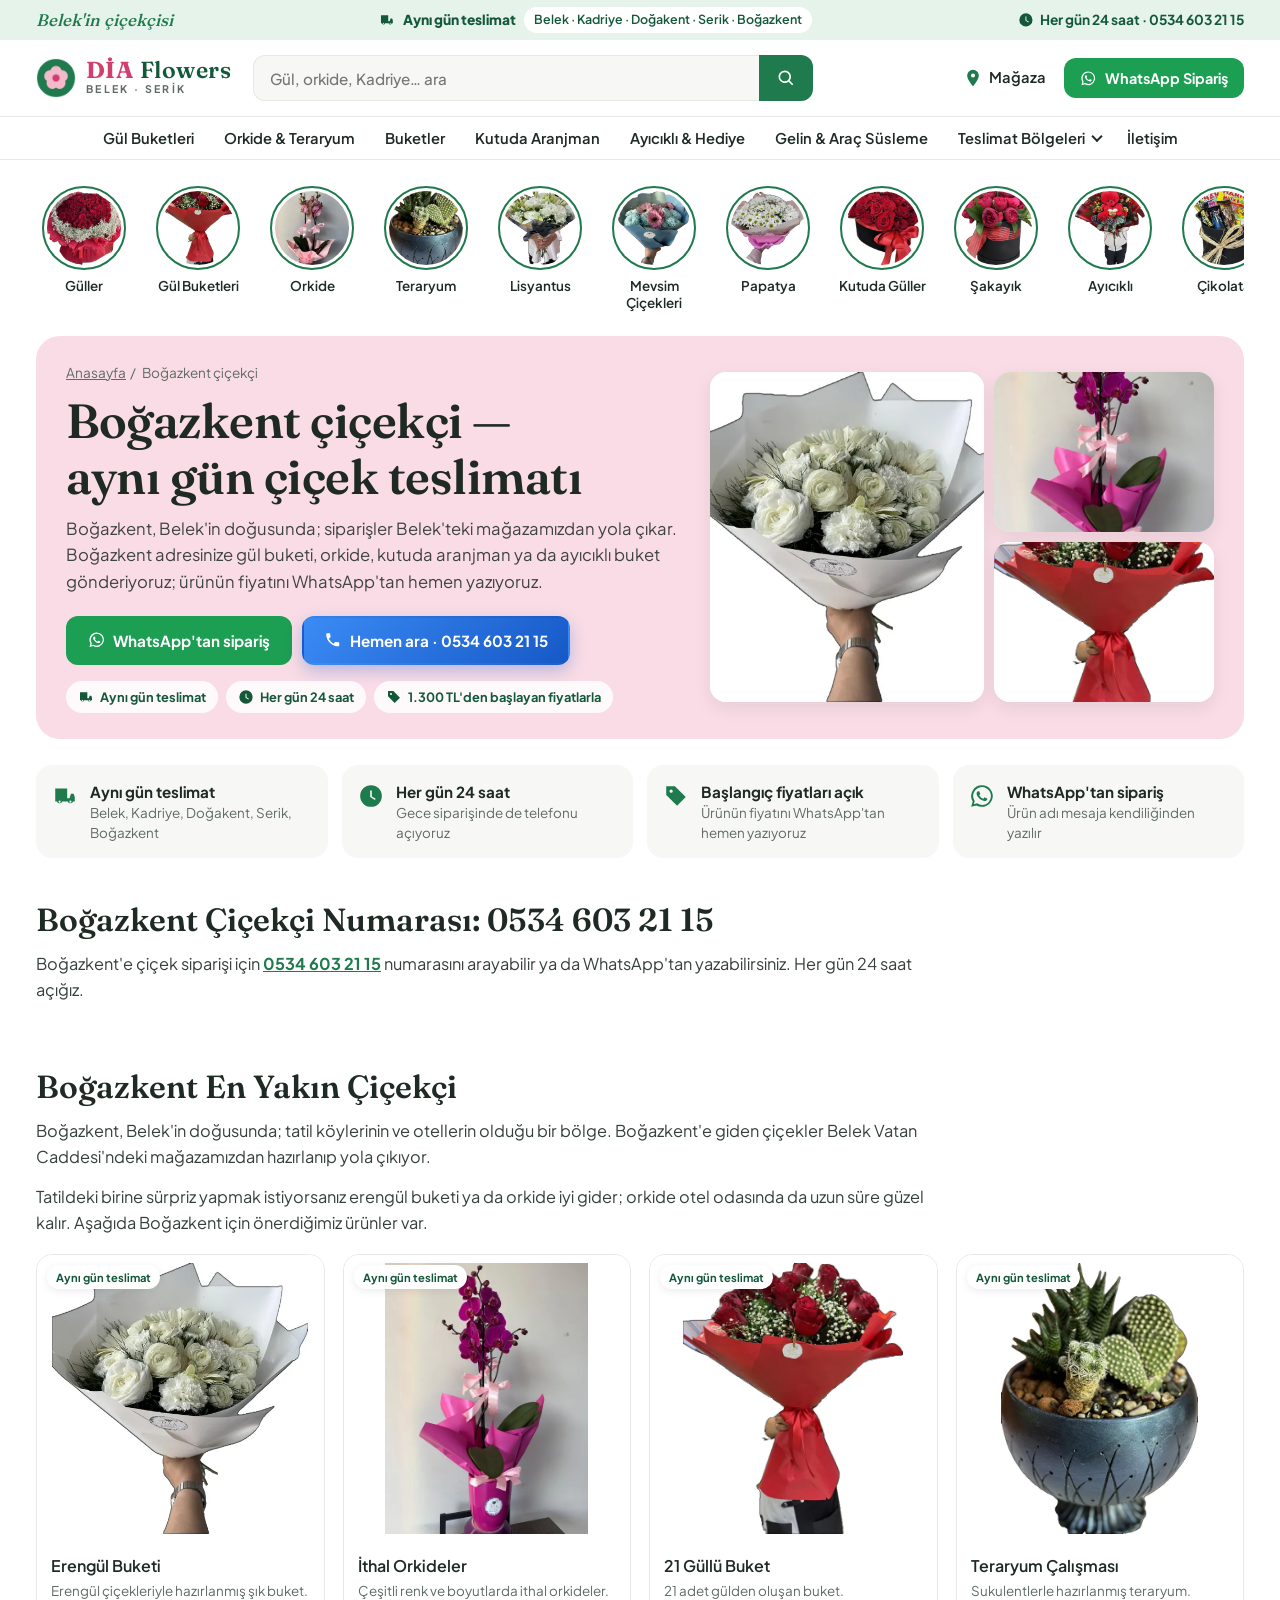
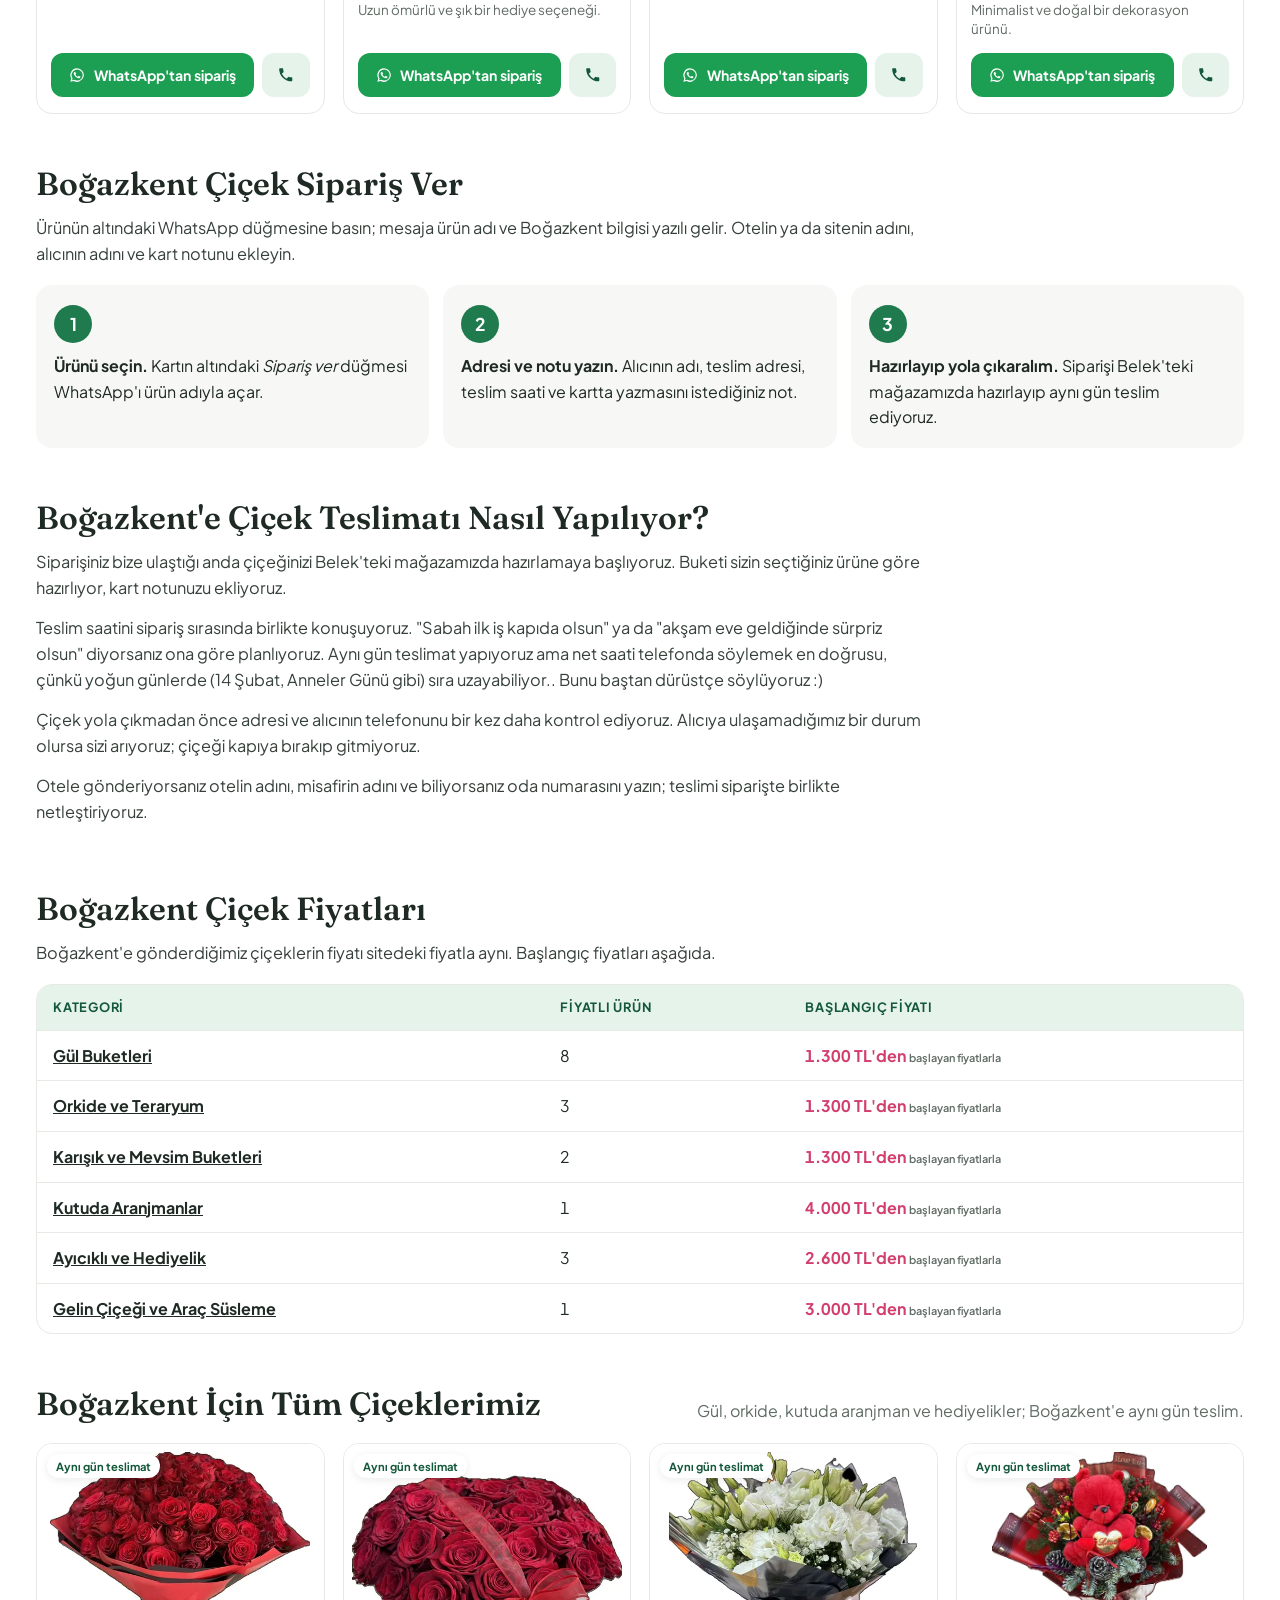
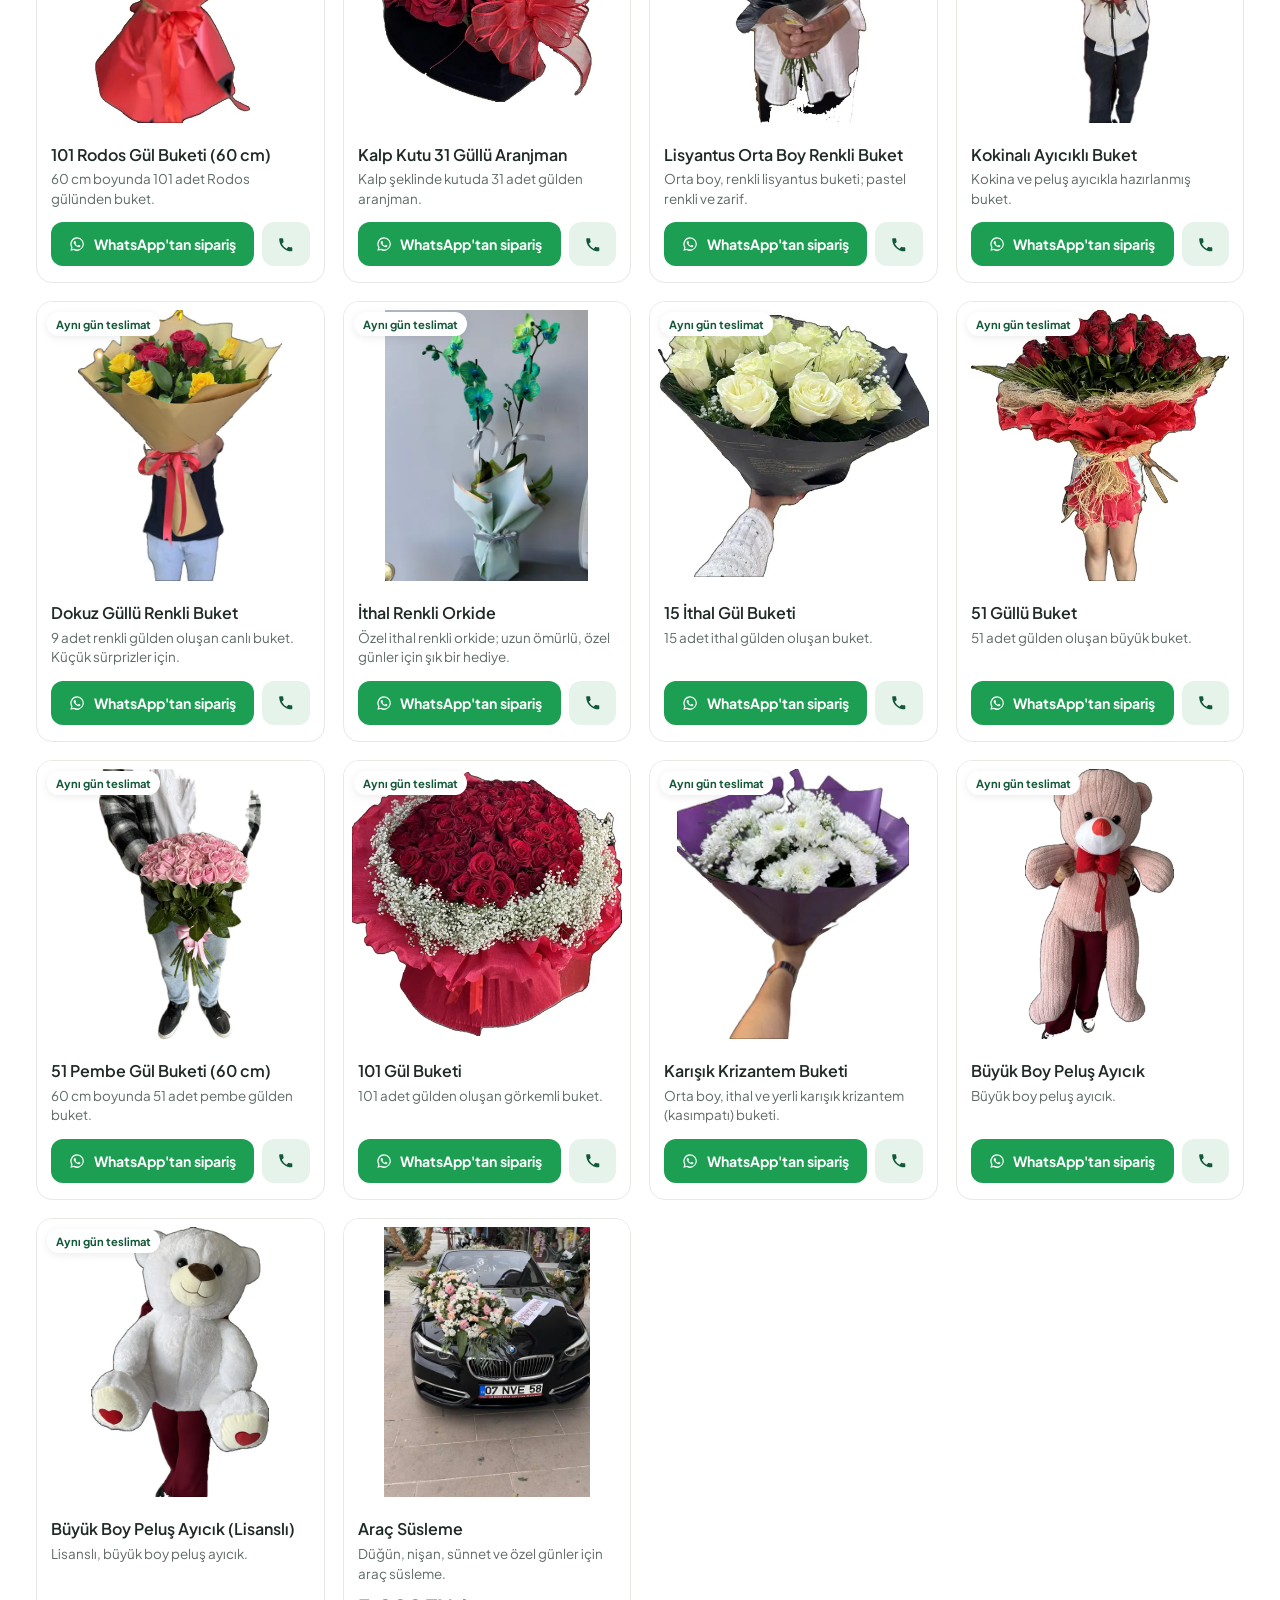
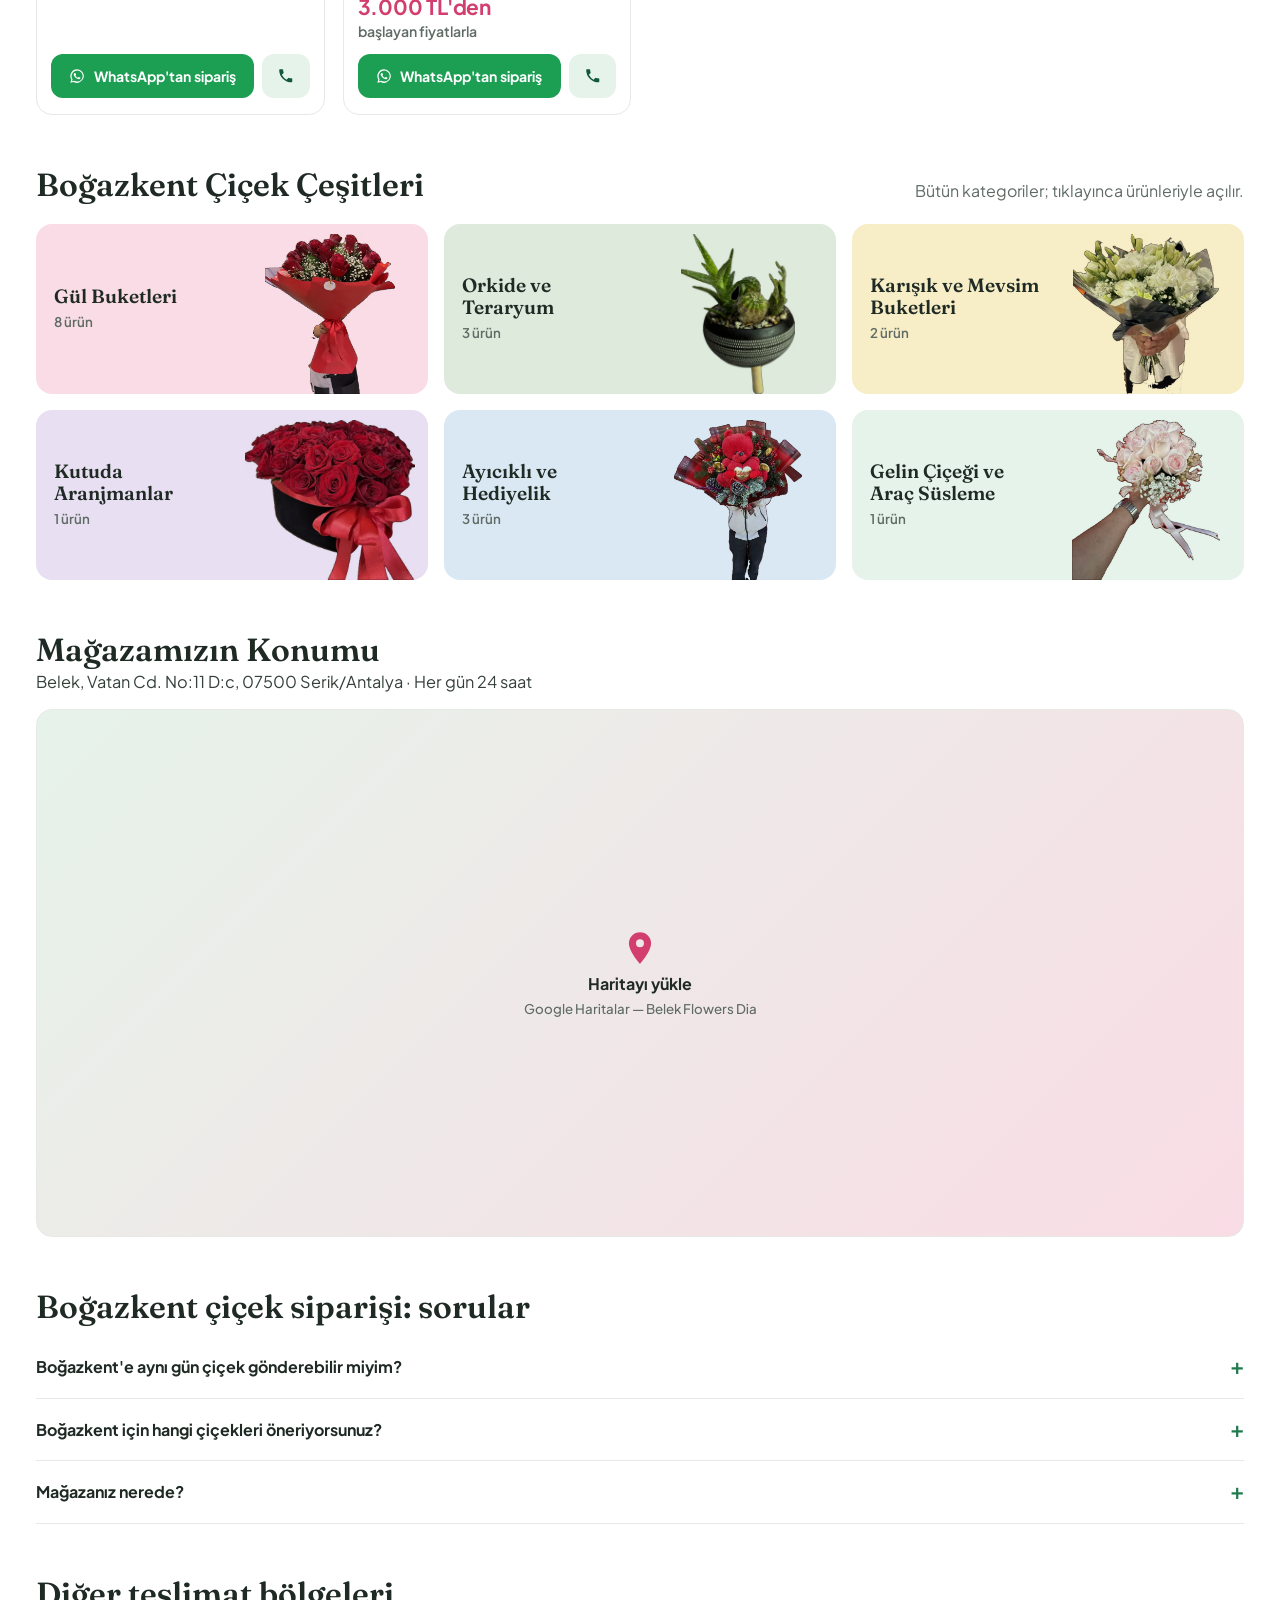
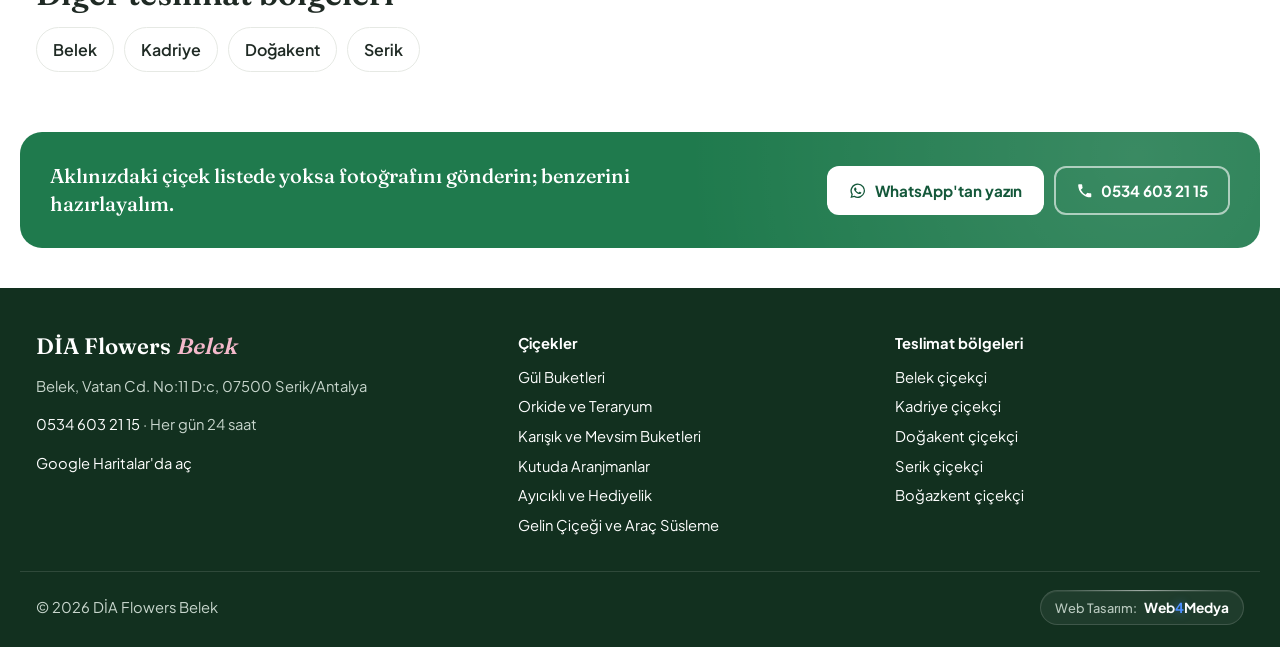
==== commit 0919eba4: "İç sayfalar (kategori + bölge) reklam iniş sayfası olarak dolduruldu: kategori balonları, pastel her" ====
--- a/bogazkent-cicekci/index.html
+++ b/bogazkent-cicekci/index.html
@@ -13,7 +13,7 @@
 <link rel="icon" href="../favicon.ico" sizes="any"><link rel="icon" type="image/png" sizes="192x192" href="../images/favicon-192.png">
 <link rel="apple-touch-icon" href="../images/favicon-192.png">
 <link rel="preload" href="../assets/fonts/fraunces-latin.woff2" as="font" type="font/woff2" crossorigin>
-<link rel="stylesheet" href="../assets/css/site.css?v=be2195d5">
+<link rel="stylesheet" href="../assets/css/site.css?v=712b834b">
 <script type="application/ld+json">{"@context": "https://schema.org", "@type": "Florist", "@id": "https://diabelekflowers.com/#isletme", "name": "DİA Flowers Belek", "alternateName": ["Belek Flowers Dia", "Serik DİA Flowers"], "url": "https://diabelekflowers.com/", "telephone": "+90 534 603 21 15", "email": "info@serikdiaflowers.com", "address": {"@type": "PostalAddress", "streetAddress": "Belek, Vatan Cd. No:11 D:c", "postalCode": "07500", "addressLocality": "Serik", "addressRegion": "Antalya", "addressCountry": "TR"}, "geo": {"@type": "GeoCoordinates", "latitude": 36.860642, "longitude": 31.060966}, "hasMap": "https://maps.google.com/?cid=12766109161344211274", "priceRange": "1.300 TL – 8.600 TL", "openingHoursSpecification": {"@type": "OpeningHoursSpecification", "dayOfWeek": ["Monday", "Tuesday", "Wednesday", "Thursday", "Friday", "Saturday", "Sunday"], "opens": "00:00", "closes": "23:59"}, "image": "https://diabelekflowers.com/images/magaza-900.webp"}</script><script type="application/ld+json">{"@context": "https://schema.org", "@type": "BreadcrumbList", "itemListElement": [{"@type": "ListItem", "position": 1, "name": "Anasayfa", "item": "https://diabelekflowers.com/"}, {"@type": "ListItem", "position": 2, "name": "Boğazkent çiçekçi", "item": "https://diabelekflowers.com/bogazkent-cicekci/"}]}</script><script type="application/ld+json">{"@context": "https://schema.org", "@type": "FAQPage", "mainEntity": [{"@type": "Question", "name": "Boğazkent'e aynı gün çiçek gönderebilir miyim?", "acceptedAnswer": {"@type": "Answer", "text": "Evet. Siparişi WhatsApp'tan ya da telefonla verin; teslim saatini sipariş sırasında söylüyoruz."}}, {"@type": "Question", "name": "Boğazkent için hangi çiçekleri öneriyorsunuz?", "acceptedAnswer": {"@type": "Answer", "text": "Bu sayfada önerdiğimiz dört ürün: Erengül Buketi, İthal Orkideler, 21 Güllü Buket, Teraryum Çalışması."}}, {"@type": "Question", "name": "Mağazanız nerede?", "acceptedAnswer": {"@type": "Answer", "text": "Mağazamız Belek, Vatan Cd. No:11 D:c, Serik/Antalya adresinde. Her gün 24 saat açığız."}}]}</script>
 </head>
 <body>
@@ -46,8 +46,14 @@
  </nav>
 </header>
 <main id="icerik">
-<section class="sb kap"><nav class="kirinti" aria-label="Sayfa yolu"><a href="../">Anasayfa</a> <span>/</span> <span aria-current="page">Boğazkent çiçekçi</span></nav><h1>Boğazkent çiçekçi — aynı gün çiçek teslimatı</h1>
- <p class="sb-p">Boğazkent, Belek&#x27;in doğusunda; siparişler Belek&#x27;teki mağazamızdan yola çıkar. Boğazkent adresinize gül buketi, orkide, kutuda aranjman ya da ayıcıklı buket gönderiyoruz; ürünün fiyatını WhatsApp'tan hemen yazıyoruz.</p></section>
+<section class="kap balonlar" aria-label="Çiçek kategorileri"><div class="balon-serit"><a class="balon" href="../gul-buketleri/"><span class="balon-g"><img class="" src="../images/101gul-900.webp" srcset="../images/101gul-480.webp 480w, ../images/101gul-900.webp 900w" sizes="96px" width="900" height="880" alt="Güller" loading="lazy" decoding="async"></span><span>Güller</span></a><a class="balon" href="../gul-buketleri/"><span class="balon-g"><img class="" src="../images/21gullu1-900.webp" srcset="../images/21gullu1-480.webp 480w, ../images/21gullu1-900.webp 900w" sizes="96px" width="900" height="1105" alt="Gül Buketleri" loading="lazy" decoding="async"></span><span>Gül Buketleri</span></a><a class="balon" href="../orkide-teraryum/"><span class="balon-g"><img class="" src="../images/orkide2-900.webp" srcset="../images/orkide2-480.webp 480w, ../images/orkide2-900.webp 900w" sizes="96px" width="900" height="1200" alt="Orkide" loading="lazy" decoding="async"></span><span>Orkide</span></a><a class="balon" href="../orkide-teraryum/"><span class="balon-g"><img class="" src="../images/tereryum1-900.webp" srcset="../images/tereryum1-480.webp 480w, ../images/tereryum1-900.webp 900w" sizes="96px" width="900" height="1233" alt="Teraryum" loading="lazy" decoding="async"></span><span>Teraryum</span></a><a class="balon" href="../buketler/"><span class="balon-g"><img class="" src="../images/lisyantus1-900.webp" srcset="../images/lisyantus1-480.webp 480w, ../images/lisyantus1-900.webp 900w" sizes="96px" width="900" height="982" alt="Lisyantus" loading="lazy" decoding="async"></span><span>Lisyantus</span></a><a class="balon" href="../buketler/"><span class="balon-g"><img class="" src="../images/mevsimcicekleri1-900.webp" srcset="../images/mevsimcicekleri1-480.webp 480w, ../images/mevsimcicekleri1-900.webp 900w" sizes="96px" width="900" height="958" alt="Mevsim Çiçekleri" loading="lazy" decoding="async"></span><span>Mevsim Çiçekleri</span></a><a class="balon" href="../buketler/"><span class="balon-g"><img class="" src="../images/papatya-900.webp" srcset="../images/papatya-480.webp 480w, ../images/papatya-900.webp 900w" sizes="96px" width="900" height="858" alt="Papatya" loading="lazy" decoding="async"></span><span>Papatya</span></a><a class="balon" href="../kutuda-aranjman/"><span class="balon-g"><img class="" src="../images/kutudakirmiziarajman-900.webp" srcset="../images/kutudakirmiziarajman-480.webp 480w, ../images/kutudakirmiziarajman-900.webp 900w" sizes="96px" width="900" height="848" alt="Kutuda Güller" loading="lazy" decoding="async"></span><span>Kutuda Güller</span></a><a class="balon" href="../kutuda-aranjman/"><span class="balon-g"><img class="" src="../images/sakayim1-900.webp" srcset="../images/sakayim1-480.webp 480w, ../images/sakayim1-900.webp 900w" sizes="96px" width="900" height="1023" alt="Şakayık" loading="lazy" decoding="async"></span><span>Şakayık</span></a><a class="balon" href="../hediye-ayicikli/"><span class="balon-g"><img class="" src="../images/kokoinali-900.webp" srcset="../images/kokoinali-480.webp 480w, ../images/kokoinali-900.webp 900w" sizes="96px" width="900" height="1131" alt="Ayıcıklı" loading="lazy" decoding="async"></span><span>Ayıcıklı</span></a><a class="balon" href="../hediye-ayicikli/"><span class="balon-g"><img class="" src="../images/cikolata1-900.webp" srcset="../images/cikolata1-480.webp 480w, ../images/cikolata1-900.webp 900w" sizes="96px" width="900" height="1152" alt="Çikolata" loading="lazy" decoding="async"></span><span>Çikolata</span></a><a class="balon" href="../gelin-cicegi-arac-susleme/"><span class="balon-g"><img class="" src="../images/gelin1-900.webp" srcset="../images/gelin1-480.webp 480w, ../images/gelin1-900.webp 900w" sizes="96px" width="900" height="968" alt="Gelin Çiçeği" loading="lazy" decoding="async"></span><span>Gelin Çiçeği</span></a><a class="balon" href="../gelin-cicegi-arac-susleme/"><span class="balon-g"><img class="" src="../images/araba1-900.webp" srcset="../images/araba1-480.webp 480w, ../images/araba1-900.webp 900w" sizes="96px" width="900" height="1181" alt="Araç Süsleme" loading="lazy" decoding="async"></span><span>Araç Süsleme</span></a></div></section>
+<section class="kap"><div class="ic-hero ban-pembe">
+ <div class="ic-y"><nav class="kirinti" aria-label="Sayfa yolu"><a href="../">Anasayfa</a> <span>/</span> <span aria-current="page">Boğazkent çiçekçi</span></nav><h1>Boğazkent çiçekçi — aynı gün çiçek teslimatı</h1><p class="ic-p">Boğazkent, Belek&#x27;in doğusunda; siparişler Belek&#x27;teki mağazamızdan yola çıkar. Boğazkent adresinize gül buketi, orkide, kutuda aranjman ya da ayıcıklı buket gönderiyoruz; ürünün fiyatını WhatsApp&#x27;tan hemen yazıyoruz.</p>
+  <div class="ic-d"><a class="btn btn-wa" href="https://wa.me/905346032115?text=Merhaba%2C%20Bo%C4%9Fazkent%20adresine%20%C3%A7i%C3%A7ek%20sipari%C5%9Fi%20vermek%20istiyorum." rel="noopener" target="_blank"><svg viewBox="0 0 24 24" aria-hidden="true"><path d="M12 2a10 10 0 0 0-8.6 15.1L2 22l5-1.3A10 10 0 1 0 12 2zm0 18.2a8.2 8.2 0 0 1-4.2-1.2l-.3-.2-3 .8.8-2.9-.2-.3A8.2 8.2 0 1 1 12 20.2zm4.5-6.1c-.25-.12-1.47-.72-1.7-.8-.23-.09-.4-.13-.56.12-.17.25-.64.8-.79.97-.14.17-.29.19-.54.06a6.7 6.7 0 0 1-3.3-2.9c-.25-.43.25-.4.71-1.33a.45.45 0 0 0-.02-.42c-.06-.12-.56-1.35-.77-1.85-.2-.48-.4-.42-.56-.42h-.47a.9.9 0 0 0-.65.3 2.7 2.7 0 0 0-.85 2.02 4.7 4.7 0 0 0 1 2.5 10.8 10.8 0 0 0 4.1 3.65c1.53.66 2.13.71 2.9.6.47-.07 1.47-.6 1.67-1.18.21-.58.21-1.08.15-1.18-.06-.1-.23-.17-.48-.29z"/></svg>WhatsApp'tan sipariş</a><a class="btn btn-mavi" href="tel:+905346032115"><svg viewBox="0 0 24 24" aria-hidden="true"><path d="M6.6 10.8a15.1 15.1 0 0 0 6.6 6.6l2.2-2.2a1 1 0 0 1 1-.25 11.4 11.4 0 0 0 3.6.57 1 1 0 0 1 1 1V20a1 1 0 0 1-1 1A17 17 0 0 1 3 4a1 1 0 0 1 1-1h3.5a1 1 0 0 1 1 1c0 1.25.2 2.45.57 3.57a1 1 0 0 1-.25 1z"/></svg>Hemen ara · 0534 603 21 15</a></div>
+  <ul class="ic-cip"><li><svg viewBox="0 0 24 24" aria-hidden="true"><path d="M3 5h11v9h2.2l1.3-4H20l1 3v4h-1.6a2.5 2.5 0 0 1-4.8 0H9.4a2.5 2.5 0 0 1-4.8 0H3zm4 13.2a1 1 0 1 0 0-2 1 1 0 0 0 0 2zm10 0a1 1 0 1 0 0-2 1 1 0 0 0 0 2z"/></svg>Aynı gün teslimat</li><li><svg viewBox="0 0 24 24" aria-hidden="true"><path d="M12 2a10 10 0 1 0 10 10A10 10 0 0 0 12 2zm.75 10.4 3.6 2.15-.75 1.25L11.25 13V7h1.5z"/></svg>Her gün 24 saat</li><li><svg viewBox="0 0 24 24" aria-hidden="true"><path d="M3 3h8l10 10-8 8L3 11zm4.5 6A1.5 1.5 0 1 0 6 7.5 1.5 1.5 0 0 0 7.5 9z"/></svg>1.300 TL'den başlayan fiyatlarla</li></ul>
+ </div>
+ <div class="ic-kolaj"><figure><img class="" src="../images/erengul-900.webp" srcset="../images/erengul-480.webp 480w, ../images/erengul-900.webp 900w" sizes="(max-width:900px) 50vw, 300px" width="900" height="950" alt="Erengül Buketi" fetchpriority="high"></figure><figure><img class="" src="../images/orkide1-900.webp" srcset="../images/orkide1-480.webp 480w, ../images/orkide1-900.webp 900w" sizes="(max-width:900px) 50vw, 300px" width="900" height="1200" alt="İthal Orkideler" loading="lazy" decoding="async"></figure><figure><img class="" src="../images/21gullu1-900.webp" srcset="../images/21gullu1-480.webp 480w, ../images/21gullu1-900.webp 900w" sizes="(max-width:900px) 50vw, 300px" width="900" height="1105" alt="21 Güllü Buket" loading="lazy" decoding="async"></figure></div>
+</div></section>
 <ul class="guven kap">
  <li><svg viewBox="0 0 24 24" aria-hidden="true"><path d="M3 5h11v9h2.2l1.3-4H20l1 3v4h-1.6a2.5 2.5 0 0 1-4.8 0H9.4a2.5 2.5 0 0 1-4.8 0H3zm4 13.2a1 1 0 1 0 0-2 1 1 0 0 0 0 2zm10 0a1 1 0 1 0 0-2 1 1 0 0 0 0 2z"/></svg><span><b>Aynı gün teslimat</b>Belek, Kadriye, Doğakent, Serik, Boğazkent</span></li>
  <li><svg viewBox="0 0 24 24" aria-hidden="true"><path d="M12 2a10 10 0 1 0 10 10A10 10 0 0 0 12 2zm.75 10.4 3.6 2.15-.75 1.25L11.25 13V7h1.5z"/></svg><span><b>Her gün 24 saat</b>Gece siparişinde de telefonu açıyoruz</span></li>
@@ -56,7 +62,7 @@
 </ul>
 <section class="bolum kap yazi"><h2>Boğazkent Çiçekçi Numarası: 0534 603 21 15</h2><div class="yz"><p>Boğazkent'e çiçek siparişi için <a href="tel:+905346032115">0534 603 21 15</a> numarasını arayabilir ya da WhatsApp'tan yazabilirsiniz. Her gün 24 saat açığız.</p></div></section>
 <section class="bolum kap yazi genis"><h2>Boğazkent En Yakın Çiçekçi</h2><div class="yz"><p>Boğazkent, Belek'in doğusunda; tatil köylerinin ve otellerin olduğu bir bölge. Boğazkent'e giden çiçekler Belek Vatan Caddesi'ndeki mağazamızdan hazırlanıp yola çıkıyor.</p><p>Tatildeki birine sürpriz yapmak istiyorsanız erengül buketi ya da orkide iyi gider; orkide otel odasında da uzun süre güzel kalır. Aşağıda Boğazkent için önerdiğimiz ürünler var.</p></div><div class="izgara"><article class="kart" id="erengul-buketi">
- <div class="kart-g"><img class="" src="../images/erengul-900.webp" srcset="../images/erengul-480.webp 480w, ../images/erengul-900.webp 900w" sizes="(max-width:640px) 50vw, 300px" width="900" height="950" alt="Erengül Buketi — DİA Flowers Belek" fetchpriority="high"><span class="rozet">Aynı gün teslimat</span></div>
+ <div class="kart-g"><img class="" src="../images/erengul-900.webp" srcset="../images/erengul-480.webp 480w, ../images/erengul-900.webp 900w" sizes="(max-width:640px) 50vw, 300px" width="900" height="950" alt="Erengül Buketi — DİA Flowers Belek" loading="lazy" decoding="async"><span class="rozet">Aynı gün teslimat</span></div>
  <div class="kart-ic">
   <h3>Erengül Buketi</h3>
   <p class="kart-a">Erengül çiçekleriyle hazırlanmış şık buket.</p>
@@ -93,6 +99,107 @@
 <section class="bolum kap yazi"><h2>Boğazkent Çiçek Fiyatları</h2><div class="yz"><p>Boğazkent'e gönderdiğimiz çiçeklerin fiyatı sitedeki fiyatla aynı. Başlangıç fiyatları aşağıda.</p></div><div class="tablo-k"><table class="tablo"><thead><tr><th scope="col">Kategori</th><th scope="col">Fiyatlı ürün</th><th scope="col">Başlangıç fiyatı</th></tr></thead>
 <tbody><tr><th scope="row"><a href="../gul-buketleri/">Gül Buketleri</a></th><td>8</td><td class="tf">1.300 TL'den <small>başlayan fiyatlarla</small></td></tr><tr><th scope="row"><a href="../orkide-teraryum/">Orkide ve Teraryum</a></th><td>3</td><td class="tf">1.300 TL'den <small>başlayan fiyatlarla</small></td></tr><tr><th scope="row"><a href="../buketler/">Karışık ve Mevsim Buketleri</a></th><td>2</td><td class="tf">1.300 TL'den <small>başlayan fiyatlarla</small></td></tr><tr><th scope="row"><a href="../kutuda-aranjman/">Kutuda Aranjmanlar</a></th><td>1</td><td class="tf">4.000 TL'den <small>başlayan fiyatlarla</small></td></tr><tr><th scope="row"><a href="../hediye-ayicikli/">Ayıcıklı ve Hediyelik</a></th><td>3</td><td class="tf">2.600 TL'den <small>başlayan fiyatlarla</small></td></tr><tr><th scope="row"><a href="../gelin-cicegi-arac-susleme/">Gelin Çiçeği ve Araç Süsleme</a></th><td>1</td><td class="tf">3.000 TL'den <small>başlayan fiyatlarla</small></td></tr></tbody></table></div></section>
 
+<section class="bolum kap"><div class="bas"><h2>Boğazkent İçin Tüm Çiçeklerimiz</h2><p>Gül, orkide, kutuda aranjman ve hediyelikler; Boğazkent&#x27;e aynı gün teslim.</p></div>
+ <div class="izgara"><article class="kart" id="101-rodos-gul-buketi-60-cm">
+ <div class="kart-g"><img class="" src="../images/rodos1-900.webp" srcset="../images/rodos1-480.webp 480w, ../images/rodos1-900.webp 900w" sizes="(max-width:640px) 50vw, 300px" width="900" height="936" alt="101 Rodos Gül Buketi (60 cm) — DİA Flowers Belek" loading="lazy" decoding="async"><span class="rozet">Aynı gün teslimat</span></div>
+ <div class="kart-ic">
+  <h3>101 Rodos Gül Buketi (60 cm)</h3>
+  <p class="kart-a">60 cm boyunda 101 adet Rodos gülünden buket.</p>
+  <div class="kart-d"><a class="btn btn-wa" href="https://wa.me/905346032115?text=Merhaba%2C%20101%20Rodos%20G%C3%BCl%20Buketi%20%2860%20cm%29%20Bo%C4%9Fazkent%20adresine%20sipari%C5%9F%20vermek%20istiyorum.%20Fiyat%C4%B1n%C4%B1%20%C3%B6%C4%9Frenebilir%20miyim%3F" rel="noopener" target="_blank"><svg viewBox="0 0 24 24" aria-hidden="true"><path d="M12 2a10 10 0 0 0-8.6 15.1L2 22l5-1.3A10 10 0 1 0 12 2zm0 18.2a8.2 8.2 0 0 1-4.2-1.2l-.3-.2-3 .8.8-2.9-.2-.3A8.2 8.2 0 1 1 12 20.2zm4.5-6.1c-.25-.12-1.47-.72-1.7-.8-.23-.09-.4-.13-.56.12-.17.25-.64.8-.79.97-.14.17-.29.19-.54.06a6.7 6.7 0 0 1-3.3-2.9c-.25-.43.25-.4.71-1.33a.45.45 0 0 0-.02-.42c-.06-.12-.56-1.35-.77-1.85-.2-.48-.4-.42-.56-.42h-.47a.9.9 0 0 0-.65.3 2.7 2.7 0 0 0-.85 2.02 4.7 4.7 0 0 0 1 2.5 10.8 10.8 0 0 0 4.1 3.65c1.53.66 2.13.71 2.9.6.47-.07 1.47-.6 1.67-1.18.21-.58.21-1.08.15-1.18-.06-.1-.23-.17-.48-.29z"/></svg><span class="uzun">WhatsApp'tan sipariş</span><span class="kisa">Sipariş ver</span></a><a class="btn btn-ara" href="tel:+905346032115" aria-label="101 Rodos Gül Buketi (60 cm) için ara"><svg viewBox="0 0 24 24" aria-hidden="true"><path d="M6.6 10.8a15.1 15.1 0 0 0 6.6 6.6l2.2-2.2a1 1 0 0 1 1-.25 11.4 11.4 0 0 0 3.6.57 1 1 0 0 1 1 1V20a1 1 0 0 1-1 1A17 17 0 0 1 3 4a1 1 0 0 1 1-1h3.5a1 1 0 0 1 1 1c0 1.25.2 2.45.57 3.57a1 1 0 0 1-.25 1z"/></svg></a></div>
+ </div>
+</article><article class="kart" id="kalp-kutu-31-gullu-aranjman">
+ <div class="kart-g"><img class="" src="../images/kalp1-900.webp" srcset="../images/kalp1-480.webp 480w, ../images/kalp1-900.webp 900w" sizes="(max-width:640px) 50vw, 300px" width="900" height="761" alt="Kalp Kutu 31 Güllü Aranjman — DİA Flowers Belek" loading="lazy" decoding="async"><span class="rozet">Aynı gün teslimat</span></div>
+ <div class="kart-ic">
+  <h3>Kalp Kutu 31 Güllü Aranjman</h3>
+  <p class="kart-a">Kalp şeklinde kutuda 31 adet gülden aranjman.</p>
+  <div class="kart-d"><a class="btn btn-wa" href="https://wa.me/905346032115?text=Merhaba%2C%20Kalp%20Kutu%2031%20G%C3%BCll%C3%BC%20Aranjman%20Bo%C4%9Fazkent%20adresine%20sipari%C5%9F%20vermek%20istiyorum.%20Fiyat%C4%B1n%C4%B1%20%C3%B6%C4%9Frenebilir%20miyim%3F" rel="noopener" target="_blank"><svg viewBox="0 0 24 24" aria-hidden="true"><path d="M12 2a10 10 0 0 0-8.6 15.1L2 22l5-1.3A10 10 0 1 0 12 2zm0 18.2a8.2 8.2 0 0 1-4.2-1.2l-.3-.2-3 .8.8-2.9-.2-.3A8.2 8.2 0 1 1 12 20.2zm4.5-6.1c-.25-.12-1.47-.72-1.7-.8-.23-.09-.4-.13-.56.12-.17.25-.64.8-.79.97-.14.17-.29.19-.54.06a6.7 6.7 0 0 1-3.3-2.9c-.25-.43.25-.4.71-1.33a.45.45 0 0 0-.02-.42c-.06-.12-.56-1.35-.77-1.85-.2-.48-.4-.42-.56-.42h-.47a.9.9 0 0 0-.65.3 2.7 2.7 0 0 0-.85 2.02 4.7 4.7 0 0 0 1 2.5 10.8 10.8 0 0 0 4.1 3.65c1.53.66 2.13.71 2.9.6.47-.07 1.47-.6 1.67-1.18.21-.58.21-1.08.15-1.18-.06-.1-.23-.17-.48-.29z"/></svg><span class="uzun">WhatsApp'tan sipariş</span><span class="kisa">Sipariş ver</span></a><a class="btn btn-ara" href="tel:+905346032115" aria-label="Kalp Kutu 31 Güllü Aranjman için ara"><svg viewBox="0 0 24 24" aria-hidden="true"><path d="M6.6 10.8a15.1 15.1 0 0 0 6.6 6.6l2.2-2.2a1 1 0 0 1 1-.25 11.4 11.4 0 0 0 3.6.57 1 1 0 0 1 1 1V20a1 1 0 0 1-1 1A17 17 0 0 1 3 4a1 1 0 0 1 1-1h3.5a1 1 0 0 1 1 1c0 1.25.2 2.45.57 3.57a1 1 0 0 1-.25 1z"/></svg></a></div>
+ </div>
+</article><article class="kart" id="lisyantus-orta-boy-renkli-buket">
+ <div class="kart-g"><img class="" src="../images/lisyantus1-900.webp" srcset="../images/lisyantus1-480.webp 480w, ../images/lisyantus1-900.webp 900w" sizes="(max-width:640px) 50vw, 300px" width="900" height="982" alt="Lisyantus Orta Boy Renkli Buket — DİA Flowers Belek" loading="lazy" decoding="async"><span class="rozet">Aynı gün teslimat</span></div>
+ <div class="kart-ic">
+  <h3>Lisyantus Orta Boy Renkli Buket</h3>
+  <p class="kart-a">Orta boy, renkli lisyantus buketi; pastel renkli ve zarif.</p>
+  <div class="kart-d"><a class="btn btn-wa" href="https://wa.me/905346032115?text=Merhaba%2C%20Lisyantus%20Orta%20Boy%20Renkli%20Buket%20Bo%C4%9Fazkent%20adresine%20sipari%C5%9F%20vermek%20istiyorum.%20Fiyat%C4%B1n%C4%B1%20%C3%B6%C4%9Frenebilir%20miyim%3F" rel="noopener" target="_blank"><svg viewBox="0 0 24 24" aria-hidden="true"><path d="M12 2a10 10 0 0 0-8.6 15.1L2 22l5-1.3A10 10 0 1 0 12 2zm0 18.2a8.2 8.2 0 0 1-4.2-1.2l-.3-.2-3 .8.8-2.9-.2-.3A8.2 8.2 0 1 1 12 20.2zm4.5-6.1c-.25-.12-1.47-.72-1.7-.8-.23-.09-.4-.13-.56.12-.17.25-.64.8-.79.97-.14.17-.29.19-.54.06a6.7 6.7 0 0 1-3.3-2.9c-.25-.43.25-.4.71-1.33a.45.45 0 0 0-.02-.42c-.06-.12-.56-1.35-.77-1.85-.2-.48-.4-.42-.56-.42h-.47a.9.9 0 0 0-.65.3 2.7 2.7 0 0 0-.85 2.02 4.7 4.7 0 0 0 1 2.5 10.8 10.8 0 0 0 4.1 3.65c1.53.66 2.13.71 2.9.6.47-.07 1.47-.6 1.67-1.18.21-.58.21-1.08.15-1.18-.06-.1-.23-.17-.48-.29z"/></svg><span class="uzun">WhatsApp'tan sipariş</span><span class="kisa">Sipariş ver</span></a><a class="btn btn-ara" href="tel:+905346032115" aria-label="Lisyantus Orta Boy Renkli Buket için ara"><svg viewBox="0 0 24 24" aria-hidden="true"><path d="M6.6 10.8a15.1 15.1 0 0 0 6.6 6.6l2.2-2.2a1 1 0 0 1 1-.25 11.4 11.4 0 0 0 3.6.57 1 1 0 0 1 1 1V20a1 1 0 0 1-1 1A17 17 0 0 1 3 4a1 1 0 0 1 1-1h3.5a1 1 0 0 1 1 1c0 1.25.2 2.45.57 3.57a1 1 0 0 1-.25 1z"/></svg></a></div>
+ </div>
+</article><article class="kart" id="kokinali-ayicikli-buket">
+ <div class="kart-g"><img class="" src="../images/kokoinali-900.webp" srcset="../images/kokoinali-480.webp 480w, ../images/kokoinali-900.webp 900w" sizes="(max-width:640px) 50vw, 300px" width="900" height="1131" alt="Kokinalı Ayıcıklı Buket — DİA Flowers Belek" loading="lazy" decoding="async"><span class="rozet">Aynı gün teslimat</span></div>
+ <div class="kart-ic">
+  <h3>Kokinalı Ayıcıklı Buket</h3>
+  <p class="kart-a">Kokina ve peluş ayıcıkla hazırlanmış buket.</p>
+  <div class="kart-d"><a class="btn btn-wa" href="https://wa.me/905346032115?text=Merhaba%2C%20Kokinal%C4%B1%20Ay%C4%B1c%C4%B1kl%C4%B1%20Buket%20Bo%C4%9Fazkent%20adresine%20sipari%C5%9F%20vermek%20istiyorum.%20Fiyat%C4%B1n%C4%B1%20%C3%B6%C4%9Frenebilir%20miyim%3F" rel="noopener" target="_blank"><svg viewBox="0 0 24 24" aria-hidden="true"><path d="M12 2a10 10 0 0 0-8.6 15.1L2 22l5-1.3A10 10 0 1 0 12 2zm0 18.2a8.2 8.2 0 0 1-4.2-1.2l-.3-.2-3 .8.8-2.9-.2-.3A8.2 8.2 0 1 1 12 20.2zm4.5-6.1c-.25-.12-1.47-.72-1.7-.8-.23-.09-.4-.13-.56.12-.17.25-.64.8-.79.97-.14.17-.29.19-.54.06a6.7 6.7 0 0 1-3.3-2.9c-.25-.43.25-.4.71-1.33a.45.45 0 0 0-.02-.42c-.06-.12-.56-1.35-.77-1.85-.2-.48-.4-.42-.56-.42h-.47a.9.9 0 0 0-.65.3 2.7 2.7 0 0 0-.85 2.02 4.7 4.7 0 0 0 1 2.5 10.8 10.8 0 0 0 4.1 3.65c1.53.66 2.13.71 2.9.6.47-.07 1.47-.6 1.67-1.18.21-.58.21-1.08.15-1.18-.06-.1-.23-.17-.48-.29z"/></svg><span class="uzun">WhatsApp'tan sipariş</span><span class="kisa">Sipariş ver</span></a><a class="btn btn-ara" href="tel:+905346032115" aria-label="Kokinalı Ayıcıklı Buket için ara"><svg viewBox="0 0 24 24" aria-hidden="true"><path d="M6.6 10.8a15.1 15.1 0 0 0 6.6 6.6l2.2-2.2a1 1 0 0 1 1-.25 11.4 11.4 0 0 0 3.6.57 1 1 0 0 1 1 1V20a1 1 0 0 1-1 1A17 17 0 0 1 3 4a1 1 0 0 1 1-1h3.5a1 1 0 0 1 1 1c0 1.25.2 2.45.57 3.57a1 1 0 0 1-.25 1z"/></svg></a></div>
+ </div>
+</article><article class="kart" id="dokuz-gullu-renkli-buket">
+ <div class="kart-g"><img class="" src="../images/dokuz-900.webp" srcset="../images/dokuz-480.webp 480w, ../images/dokuz-900.webp 900w" sizes="(max-width:640px) 50vw, 300px" width="900" height="1191" alt="Dokuz Güllü Renkli Buket — DİA Flowers Belek" loading="lazy" decoding="async"><span class="rozet">Aynı gün teslimat</span></div>
+ <div class="kart-ic">
+  <h3>Dokuz Güllü Renkli Buket</h3>
+  <p class="kart-a">9 adet renkli gülden oluşan canlı buket. Küçük sürprizler için.</p>
+  <div class="kart-d"><a class="btn btn-wa" href="https://wa.me/905346032115?text=Merhaba%2C%20Dokuz%20G%C3%BCll%C3%BC%20Renkli%20Buket%20Bo%C4%9Fazkent%20adresine%20sipari%C5%9F%20vermek%20istiyorum.%20Fiyat%C4%B1n%C4%B1%20%C3%B6%C4%9Frenebilir%20miyim%3F" rel="noopener" target="_blank"><svg viewBox="0 0 24 24" aria-hidden="true"><path d="M12 2a10 10 0 0 0-8.6 15.1L2 22l5-1.3A10 10 0 1 0 12 2zm0 18.2a8.2 8.2 0 0 1-4.2-1.2l-.3-.2-3 .8.8-2.9-.2-.3A8.2 8.2 0 1 1 12 20.2zm4.5-6.1c-.25-.12-1.47-.72-1.7-.8-.23-.09-.4-.13-.56.12-.17.25-.64.8-.79.97-.14.17-.29.19-.54.06a6.7 6.7 0 0 1-3.3-2.9c-.25-.43.25-.4.71-1.33a.45.45 0 0 0-.02-.42c-.06-.12-.56-1.35-.77-1.85-.2-.48-.4-.42-.56-.42h-.47a.9.9 0 0 0-.65.3 2.7 2.7 0 0 0-.85 2.02 4.7 4.7 0 0 0 1 2.5 10.8 10.8 0 0 0 4.1 3.65c1.53.66 2.13.71 2.9.6.47-.07 1.47-.6 1.67-1.18.21-.58.21-1.08.15-1.18-.06-.1-.23-.17-.48-.29z"/></svg><span class="uzun">WhatsApp'tan sipariş</span><span class="kisa">Sipariş ver</span></a><a class="btn btn-ara" href="tel:+905346032115" aria-label="Dokuz Güllü Renkli Buket için ara"><svg viewBox="0 0 24 24" aria-hidden="true"><path d="M6.6 10.8a15.1 15.1 0 0 0 6.6 6.6l2.2-2.2a1 1 0 0 1 1-.25 11.4 11.4 0 0 0 3.6.57 1 1 0 0 1 1 1V20a1 1 0 0 1-1 1A17 17 0 0 1 3 4a1 1 0 0 1 1-1h3.5a1 1 0 0 1 1 1c0 1.25.2 2.45.57 3.57a1 1 0 0 1-.25 1z"/></svg></a></div>
+ </div>
+</article><article class="kart" id="ithal-renkli-orkide">
+ <div class="kart-g"><img class="" src="../images/ithalrenkliorkide1-900.webp" srcset="../images/ithalrenkliorkide1-480.webp 480w, ../images/ithalrenkliorkide1-900.webp 900w" sizes="(max-width:640px) 50vw, 300px" width="900" height="1200" alt="İthal Renkli Orkide — DİA Flowers Belek" loading="lazy" decoding="async"><span class="rozet">Aynı gün teslimat</span></div>
+ <div class="kart-ic">
+  <h3>İthal Renkli Orkide</h3>
+  <p class="kart-a">Özel ithal renkli orkide; uzun ömürlü, özel günler için şık bir hediye.</p>
+  <div class="kart-d"><a class="btn btn-wa" href="https://wa.me/905346032115?text=Merhaba%2C%20%C4%B0thal%20Renkli%20Orkide%20Bo%C4%9Fazkent%20adresine%20sipari%C5%9F%20vermek%20istiyorum.%20Fiyat%C4%B1n%C4%B1%20%C3%B6%C4%9Frenebilir%20miyim%3F" rel="noopener" target="_blank"><svg viewBox="0 0 24 24" aria-hidden="true"><path d="M12 2a10 10 0 0 0-8.6 15.1L2 22l5-1.3A10 10 0 1 0 12 2zm0 18.2a8.2 8.2 0 0 1-4.2-1.2l-.3-.2-3 .8.8-2.9-.2-.3A8.2 8.2 0 1 1 12 20.2zm4.5-6.1c-.25-.12-1.47-.72-1.7-.8-.23-.09-.4-.13-.56.12-.17.25-.64.8-.79.97-.14.17-.29.19-.54.06a6.7 6.7 0 0 1-3.3-2.9c-.25-.43.25-.4.71-1.33a.45.45 0 0 0-.02-.42c-.06-.12-.56-1.35-.77-1.85-.2-.48-.4-.42-.56-.42h-.47a.9.9 0 0 0-.65.3 2.7 2.7 0 0 0-.85 2.02 4.7 4.7 0 0 0 1 2.5 10.8 10.8 0 0 0 4.1 3.65c1.53.66 2.13.71 2.9.6.47-.07 1.47-.6 1.67-1.18.21-.58.21-1.08.15-1.18-.06-.1-.23-.17-.48-.29z"/></svg><span class="uzun">WhatsApp'tan sipariş</span><span class="kisa">Sipariş ver</span></a><a class="btn btn-ara" href="tel:+905346032115" aria-label="İthal Renkli Orkide için ara"><svg viewBox="0 0 24 24" aria-hidden="true"><path d="M6.6 10.8a15.1 15.1 0 0 0 6.6 6.6l2.2-2.2a1 1 0 0 1 1-.25 11.4 11.4 0 0 0 3.6.57 1 1 0 0 1 1 1V20a1 1 0 0 1-1 1A17 17 0 0 1 3 4a1 1 0 0 1 1-1h3.5a1 1 0 0 1 1 1c0 1.25.2 2.45.57 3.57a1 1 0 0 1-.25 1z"/></svg></a></div>
+ </div>
+</article><article class="kart" id="15-ithal-gul-buketi">
+ <div class="kart-g"><img class="" src="../images/15ithal-900.webp" srcset="../images/15ithal-480.webp 480w, ../images/15ithal-900.webp 900w" sizes="(max-width:640px) 50vw, 300px" width="900" height="872" alt="15 İthal Gül Buketi — DİA Flowers Belek" loading="lazy" decoding="async"><span class="rozet">Aynı gün teslimat</span></div>
+ <div class="kart-ic">
+  <h3>15 İthal Gül Buketi</h3>
+  <p class="kart-a">15 adet ithal gülden oluşan buket.</p>
+  <div class="kart-d"><a class="btn btn-wa" href="https://wa.me/905346032115?text=Merhaba%2C%2015%20%C4%B0thal%20G%C3%BCl%20Buketi%20Bo%C4%9Fazkent%20adresine%20sipari%C5%9F%20vermek%20istiyorum.%20Fiyat%C4%B1n%C4%B1%20%C3%B6%C4%9Frenebilir%20miyim%3F" rel="noopener" target="_blank"><svg viewBox="0 0 24 24" aria-hidden="true"><path d="M12 2a10 10 0 0 0-8.6 15.1L2 22l5-1.3A10 10 0 1 0 12 2zm0 18.2a8.2 8.2 0 0 1-4.2-1.2l-.3-.2-3 .8.8-2.9-.2-.3A8.2 8.2 0 1 1 12 20.2zm4.5-6.1c-.25-.12-1.47-.72-1.7-.8-.23-.09-.4-.13-.56.12-.17.25-.64.8-.79.97-.14.17-.29.19-.54.06a6.7 6.7 0 0 1-3.3-2.9c-.25-.43.25-.4.71-1.33a.45.45 0 0 0-.02-.42c-.06-.12-.56-1.35-.77-1.85-.2-.48-.4-.42-.56-.42h-.47a.9.9 0 0 0-.65.3 2.7 2.7 0 0 0-.85 2.02 4.7 4.7 0 0 0 1 2.5 10.8 10.8 0 0 0 4.1 3.65c1.53.66 2.13.71 2.9.6.47-.07 1.47-.6 1.67-1.18.21-.58.21-1.08.15-1.18-.06-.1-.23-.17-.48-.29z"/></svg><span class="uzun">WhatsApp'tan sipariş</span><span class="kisa">Sipariş ver</span></a><a class="btn btn-ara" href="tel:+905346032115" aria-label="15 İthal Gül Buketi için ara"><svg viewBox="0 0 24 24" aria-hidden="true"><path d="M6.6 10.8a15.1 15.1 0 0 0 6.6 6.6l2.2-2.2a1 1 0 0 1 1-.25 11.4 11.4 0 0 0 3.6.57 1 1 0 0 1 1 1V20a1 1 0 0 1-1 1A17 17 0 0 1 3 4a1 1 0 0 1 1-1h3.5a1 1 0 0 1 1 1c0 1.25.2 2.45.57 3.57a1 1 0 0 1-.25 1z"/></svg></a></div>
+ </div>
+</article><article class="kart" id="51-gullu-buket">
+ <div class="kart-g"><img class="" src="../images/51gul-900.webp" srcset="../images/51gul-480.webp 480w, ../images/51gul-900.webp 900w" sizes="(max-width:640px) 50vw, 300px" width="900" height="944" alt="51 Güllü Buket — DİA Flowers Belek" loading="lazy" decoding="async"><span class="rozet">Aynı gün teslimat</span></div>
+ <div class="kart-ic">
+  <h3>51 Güllü Buket</h3>
+  <p class="kart-a">51 adet gülden oluşan büyük buket.</p>
+  <div class="kart-d"><a class="btn btn-wa" href="https://wa.me/905346032115?text=Merhaba%2C%2051%20G%C3%BCll%C3%BC%20Buket%20Bo%C4%9Fazkent%20adresine%20sipari%C5%9F%20vermek%20istiyorum.%20Fiyat%C4%B1n%C4%B1%20%C3%B6%C4%9Frenebilir%20miyim%3F" rel="noopener" target="_blank"><svg viewBox="0 0 24 24" aria-hidden="true"><path d="M12 2a10 10 0 0 0-8.6 15.1L2 22l5-1.3A10 10 0 1 0 12 2zm0 18.2a8.2 8.2 0 0 1-4.2-1.2l-.3-.2-3 .8.8-2.9-.2-.3A8.2 8.2 0 1 1 12 20.2zm4.5-6.1c-.25-.12-1.47-.72-1.7-.8-.23-.09-.4-.13-.56.12-.17.25-.64.8-.79.97-.14.17-.29.19-.54.06a6.7 6.7 0 0 1-3.3-2.9c-.25-.43.25-.4.71-1.33a.45.45 0 0 0-.02-.42c-.06-.12-.56-1.35-.77-1.85-.2-.48-.4-.42-.56-.42h-.47a.9.9 0 0 0-.65.3 2.7 2.7 0 0 0-.85 2.02 4.7 4.7 0 0 0 1 2.5 10.8 10.8 0 0 0 4.1 3.65c1.53.66 2.13.71 2.9.6.47-.07 1.47-.6 1.67-1.18.21-.58.21-1.08.15-1.18-.06-.1-.23-.17-.48-.29z"/></svg><span class="uzun">WhatsApp'tan sipariş</span><span class="kisa">Sipariş ver</span></a><a class="btn btn-ara" href="tel:+905346032115" aria-label="51 Güllü Buket için ara"><svg viewBox="0 0 24 24" aria-hidden="true"><path d="M6.6 10.8a15.1 15.1 0 0 0 6.6 6.6l2.2-2.2a1 1 0 0 1 1-.25 11.4 11.4 0 0 0 3.6.57 1 1 0 0 1 1 1V20a1 1 0 0 1-1 1A17 17 0 0 1 3 4a1 1 0 0 1 1-1h3.5a1 1 0 0 1 1 1c0 1.25.2 2.45.57 3.57a1 1 0 0 1-.25 1z"/></svg></a></div>
+ </div>
+</article><article class="kart" id="51-pembe-gul-buketi-60-cm">
+ <div class="kart-g"><img class="" src="../images/51pembe-900.webp" srcset="../images/51pembe-480.webp 480w, ../images/51pembe-900.webp 900w" sizes="(max-width:640px) 50vw, 300px" width="900" height="1502" alt="51 Pembe Gül Buketi (60 cm) — DİA Flowers Belek" loading="lazy" decoding="async"><span class="rozet">Aynı gün teslimat</span></div>
+ <div class="kart-ic">
+  <h3>51 Pembe Gül Buketi (60 cm)</h3>
+  <p class="kart-a">60 cm boyunda 51 adet pembe gülden buket.</p>
+  <div class="kart-d"><a class="btn btn-wa" href="https://wa.me/905346032115?text=Merhaba%2C%2051%20Pembe%20G%C3%BCl%20Buketi%20%2860%20cm%29%20Bo%C4%9Fazkent%20adresine%20sipari%C5%9F%20vermek%20istiyorum.%20Fiyat%C4%B1n%C4%B1%20%C3%B6%C4%9Frenebilir%20miyim%3F" rel="noopener" target="_blank"><svg viewBox="0 0 24 24" aria-hidden="true"><path d="M12 2a10 10 0 0 0-8.6 15.1L2 22l5-1.3A10 10 0 1 0 12 2zm0 18.2a8.2 8.2 0 0 1-4.2-1.2l-.3-.2-3 .8.8-2.9-.2-.3A8.2 8.2 0 1 1 12 20.2zm4.5-6.1c-.25-.12-1.47-.72-1.7-.8-.23-.09-.4-.13-.56.12-.17.25-.64.8-.79.97-.14.17-.29.19-.54.06a6.7 6.7 0 0 1-3.3-2.9c-.25-.43.25-.4.71-1.33a.45.45 0 0 0-.02-.42c-.06-.12-.56-1.35-.77-1.85-.2-.48-.4-.42-.56-.42h-.47a.9.9 0 0 0-.65.3 2.7 2.7 0 0 0-.85 2.02 4.7 4.7 0 0 0 1 2.5 10.8 10.8 0 0 0 4.1 3.65c1.53.66 2.13.71 2.9.6.47-.07 1.47-.6 1.67-1.18.21-.58.21-1.08.15-1.18-.06-.1-.23-.17-.48-.29z"/></svg><span class="uzun">WhatsApp'tan sipariş</span><span class="kisa">Sipariş ver</span></a><a class="btn btn-ara" href="tel:+905346032115" aria-label="51 Pembe Gül Buketi (60 cm) için ara"><svg viewBox="0 0 24 24" aria-hidden="true"><path d="M6.6 10.8a15.1 15.1 0 0 0 6.6 6.6l2.2-2.2a1 1 0 0 1 1-.25 11.4 11.4 0 0 0 3.6.57 1 1 0 0 1 1 1V20a1 1 0 0 1-1 1A17 17 0 0 1 3 4a1 1 0 0 1 1-1h3.5a1 1 0 0 1 1 1c0 1.25.2 2.45.57 3.57a1 1 0 0 1-.25 1z"/></svg></a></div>
+ </div>
+</article><article class="kart" id="101-gul-buketi">
+ <div class="kart-g"><img class="" src="../images/101gul-900.webp" srcset="../images/101gul-480.webp 480w, ../images/101gul-900.webp 900w" sizes="(max-width:640px) 50vw, 300px" width="900" height="880" alt="101 Gül Buketi — DİA Flowers Belek" loading="lazy" decoding="async"><span class="rozet">Aynı gün teslimat</span></div>
+ <div class="kart-ic">
+  <h3>101 Gül Buketi</h3>
+  <p class="kart-a">101 adet gülden oluşan görkemli buket.</p>
+  <div class="kart-d"><a class="btn btn-wa" href="https://wa.me/905346032115?text=Merhaba%2C%20101%20G%C3%BCl%20Buketi%20Bo%C4%9Fazkent%20adresine%20sipari%C5%9F%20vermek%20istiyorum.%20Fiyat%C4%B1n%C4%B1%20%C3%B6%C4%9Frenebilir%20miyim%3F" rel="noopener" target="_blank"><svg viewBox="0 0 24 24" aria-hidden="true"><path d="M12 2a10 10 0 0 0-8.6 15.1L2 22l5-1.3A10 10 0 1 0 12 2zm0 18.2a8.2 8.2 0 0 1-4.2-1.2l-.3-.2-3 .8.8-2.9-.2-.3A8.2 8.2 0 1 1 12 20.2zm4.5-6.1c-.25-.12-1.47-.72-1.7-.8-.23-.09-.4-.13-.56.12-.17.25-.64.8-.79.97-.14.17-.29.19-.54.06a6.7 6.7 0 0 1-3.3-2.9c-.25-.43.25-.4.71-1.33a.45.45 0 0 0-.02-.42c-.06-.12-.56-1.35-.77-1.85-.2-.48-.4-.42-.56-.42h-.47a.9.9 0 0 0-.65.3 2.7 2.7 0 0 0-.85 2.02 4.7 4.7 0 0 0 1 2.5 10.8 10.8 0 0 0 4.1 3.65c1.53.66 2.13.71 2.9.6.47-.07 1.47-.6 1.67-1.18.21-.58.21-1.08.15-1.18-.06-.1-.23-.17-.48-.29z"/></svg><span class="uzun">WhatsApp'tan sipariş</span><span class="kisa">Sipariş ver</span></a><a class="btn btn-ara" href="tel:+905346032115" aria-label="101 Gül Buketi için ara"><svg viewBox="0 0 24 24" aria-hidden="true"><path d="M6.6 10.8a15.1 15.1 0 0 0 6.6 6.6l2.2-2.2a1 1 0 0 1 1-.25 11.4 11.4 0 0 0 3.6.57 1 1 0 0 1 1 1V20a1 1 0 0 1-1 1A17 17 0 0 1 3 4a1 1 0 0 1 1-1h3.5a1 1 0 0 1 1 1c0 1.25.2 2.45.57 3.57a1 1 0 0 1-.25 1z"/></svg></a></div>
+ </div>
+</article><article class="kart" id="karisik-krizantem-buketi">
+ <div class="kart-g"><img class="" src="../images/ithalyerli1-900.webp" srcset="../images/ithalyerli1-480.webp 480w, ../images/ithalyerli1-900.webp 900w" sizes="(max-width:640px) 50vw, 300px" width="900" height="1048" alt="Karışık Krizantem Buketi — DİA Flowers Belek" loading="lazy" decoding="async"><span class="rozet">Aynı gün teslimat</span></div>
+ <div class="kart-ic">
+  <h3>Karışık Krizantem Buketi</h3>
+  <p class="kart-a">Orta boy, ithal ve yerli karışık krizantem (kasımpatı) buketi.</p>
+  <div class="kart-d"><a class="btn btn-wa" href="https://wa.me/905346032115?text=Merhaba%2C%20Kar%C4%B1%C5%9F%C4%B1k%20Krizantem%20Buketi%20Bo%C4%9Fazkent%20adresine%20sipari%C5%9F%20vermek%20istiyorum.%20Fiyat%C4%B1n%C4%B1%20%C3%B6%C4%9Frenebilir%20miyim%3F" rel="noopener" target="_blank"><svg viewBox="0 0 24 24" aria-hidden="true"><path d="M12 2a10 10 0 0 0-8.6 15.1L2 22l5-1.3A10 10 0 1 0 12 2zm0 18.2a8.2 8.2 0 0 1-4.2-1.2l-.3-.2-3 .8.8-2.9-.2-.3A8.2 8.2 0 1 1 12 20.2zm4.5-6.1c-.25-.12-1.47-.72-1.7-.8-.23-.09-.4-.13-.56.12-.17.25-.64.8-.79.97-.14.17-.29.19-.54.06a6.7 6.7 0 0 1-3.3-2.9c-.25-.43.25-.4.71-1.33a.45.45 0 0 0-.02-.42c-.06-.12-.56-1.35-.77-1.85-.2-.48-.4-.42-.56-.42h-.47a.9.9 0 0 0-.65.3 2.7 2.7 0 0 0-.85 2.02 4.7 4.7 0 0 0 1 2.5 10.8 10.8 0 0 0 4.1 3.65c1.53.66 2.13.71 2.9.6.47-.07 1.47-.6 1.67-1.18.21-.58.21-1.08.15-1.18-.06-.1-.23-.17-.48-.29z"/></svg><span class="uzun">WhatsApp'tan sipariş</span><span class="kisa">Sipariş ver</span></a><a class="btn btn-ara" href="tel:+905346032115" aria-label="Karışık Krizantem Buketi için ara"><svg viewBox="0 0 24 24" aria-hidden="true"><path d="M6.6 10.8a15.1 15.1 0 0 0 6.6 6.6l2.2-2.2a1 1 0 0 1 1-.25 11.4 11.4 0 0 0 3.6.57 1 1 0 0 1 1 1V20a1 1 0 0 1-1 1A17 17 0 0 1 3 4a1 1 0 0 1 1-1h3.5a1 1 0 0 1 1 1c0 1.25.2 2.45.57 3.57a1 1 0 0 1-.25 1z"/></svg></a></div>
+ </div>
+</article><article class="kart" id="buyuk-boy-pelus-ayicik">
+ <div class="kart-g"><img class="" src="../images/ayicik-900.webp" srcset="../images/ayicik-480.webp 480w, ../images/ayicik-900.webp 900w" sizes="(max-width:640px) 50vw, 300px" width="883" height="1600" alt="Büyük Boy Peluş Ayıcık — DİA Flowers Belek" loading="lazy" decoding="async"><span class="rozet">Aynı gün teslimat</span></div>
+ <div class="kart-ic">
+  <h3>Büyük Boy Peluş Ayıcık</h3>
+  <p class="kart-a">Büyük boy peluş ayıcık.</p>
+  <div class="kart-d"><a class="btn btn-wa" href="https://wa.me/905346032115?text=Merhaba%2C%20B%C3%BCy%C3%BCk%20Boy%20Pelu%C5%9F%20Ay%C4%B1c%C4%B1k%20Bo%C4%9Fazkent%20adresine%20sipari%C5%9F%20vermek%20istiyorum.%20Fiyat%C4%B1n%C4%B1%20%C3%B6%C4%9Frenebilir%20miyim%3F" rel="noopener" target="_blank"><svg viewBox="0 0 24 24" aria-hidden="true"><path d="M12 2a10 10 0 0 0-8.6 15.1L2 22l5-1.3A10 10 0 1 0 12 2zm0 18.2a8.2 8.2 0 0 1-4.2-1.2l-.3-.2-3 .8.8-2.9-.2-.3A8.2 8.2 0 1 1 12 20.2zm4.5-6.1c-.25-.12-1.47-.72-1.7-.8-.23-.09-.4-.13-.56.12-.17.25-.64.8-.79.97-.14.17-.29.19-.54.06a6.7 6.7 0 0 1-3.3-2.9c-.25-.43.25-.4.71-1.33a.45.45 0 0 0-.02-.42c-.06-.12-.56-1.35-.77-1.85-.2-.48-.4-.42-.56-.42h-.47a.9.9 0 0 0-.65.3 2.7 2.7 0 0 0-.85 2.02 4.7 4.7 0 0 0 1 2.5 10.8 10.8 0 0 0 4.1 3.65c1.53.66 2.13.71 2.9.6.47-.07 1.47-.6 1.67-1.18.21-.58.21-1.08.15-1.18-.06-.1-.23-.17-.48-.29z"/></svg><span class="uzun">WhatsApp'tan sipariş</span><span class="kisa">Sipariş ver</span></a><a class="btn btn-ara" href="tel:+905346032115" aria-label="Büyük Boy Peluş Ayıcık için ara"><svg viewBox="0 0 24 24" aria-hidden="true"><path d="M6.6 10.8a15.1 15.1 0 0 0 6.6 6.6l2.2-2.2a1 1 0 0 1 1-.25 11.4 11.4 0 0 0 3.6.57 1 1 0 0 1 1 1V20a1 1 0 0 1-1 1A17 17 0 0 1 3 4a1 1 0 0 1 1-1h3.5a1 1 0 0 1 1 1c0 1.25.2 2.45.57 3.57a1 1 0 0 1-.25 1z"/></svg></a></div>
+ </div>
+</article><article class="kart" id="buyuk-boy-pelus-ayicik-lisansli">
+ <div class="kart-g"><img class="" src="../images/ayicik2-900.webp" srcset="../images/ayicik2-480.webp 480w, ../images/ayicik2-900.webp 900w" sizes="(max-width:640px) 50vw, 300px" width="900" height="1370" alt="Büyük Boy Peluş Ayıcık (Lisanslı) — DİA Flowers Belek" loading="lazy" decoding="async"><span class="rozet">Aynı gün teslimat</span></div>
+ <div class="kart-ic">
+  <h3>Büyük Boy Peluş Ayıcık (Lisanslı)</h3>
+  <p class="kart-a">Lisanslı, büyük boy peluş ayıcık.</p>
+  <div class="kart-d"><a class="btn btn-wa" href="https://wa.me/905346032115?text=Merhaba%2C%20B%C3%BCy%C3%BCk%20Boy%20Pelu%C5%9F%20Ay%C4%B1c%C4%B1k%20%28Lisansl%C4%B1%29%20Bo%C4%9Fazkent%20adresine%20sipari%C5%9F%20vermek%20istiyorum.%20Fiyat%C4%B1n%C4%B1%20%C3%B6%C4%9Frenebilir%20miyim%3F" rel="noopener" target="_blank"><svg viewBox="0 0 24 24" aria-hidden="true"><path d="M12 2a10 10 0 0 0-8.6 15.1L2 22l5-1.3A10 10 0 1 0 12 2zm0 18.2a8.2 8.2 0 0 1-4.2-1.2l-.3-.2-3 .8.8-2.9-.2-.3A8.2 8.2 0 1 1 12 20.2zm4.5-6.1c-.25-.12-1.47-.72-1.7-.8-.23-.09-.4-.13-.56.12-.17.25-.64.8-.79.97-.14.17-.29.19-.54.06a6.7 6.7 0 0 1-3.3-2.9c-.25-.43.25-.4.71-1.33a.45.45 0 0 0-.02-.42c-.06-.12-.56-1.35-.77-1.85-.2-.48-.4-.42-.56-.42h-.47a.9.9 0 0 0-.65.3 2.7 2.7 0 0 0-.85 2.02 4.7 4.7 0 0 0 1 2.5 10.8 10.8 0 0 0 4.1 3.65c1.53.66 2.13.71 2.9.6.47-.07 1.47-.6 1.67-1.18.21-.58.21-1.08.15-1.18-.06-.1-.23-.17-.48-.29z"/></svg><span class="uzun">WhatsApp'tan sipariş</span><span class="kisa">Sipariş ver</span></a><a class="btn btn-ara" href="tel:+905346032115" aria-label="Büyük Boy Peluş Ayıcık (Lisanslı) için ara"><svg viewBox="0 0 24 24" aria-hidden="true"><path d="M6.6 10.8a15.1 15.1 0 0 0 6.6 6.6l2.2-2.2a1 1 0 0 1 1-.25 11.4 11.4 0 0 0 3.6.57 1 1 0 0 1 1 1V20a1 1 0 0 1-1 1A17 17 0 0 1 3 4a1 1 0 0 1 1-1h3.5a1 1 0 0 1 1 1c0 1.25.2 2.45.57 3.57a1 1 0 0 1-.25 1z"/></svg></a></div>
+ </div>
+</article><article class="kart" id="arac-susleme">
+ <div class="kart-g"><img class="" src="../images/araba1-900.webp" srcset="../images/araba1-480.webp 480w, ../images/araba1-900.webp 900w" sizes="(max-width:640px) 50vw, 300px" width="900" height="1181" alt="Araç Süsleme — DİA Flowers Belek" loading="lazy" decoding="async"></div>
+ <div class="kart-ic">
+  <h3>Araç Süsleme</h3>
+  <p class="kart-a">Düğün, nişan, sünnet ve özel günler için araç süsleme.</p>
+  <p class="fiyat">3.000 TL'den <small>başlayan fiyatlarla</small></p>
+  <div class="kart-d"><a class="btn btn-wa" href="https://wa.me/905346032115?text=Merhaba%2C%20Ara%C3%A7%20S%C3%BCsleme%20Bo%C4%9Fazkent%20adresine%20sipari%C5%9F%20vermek%20istiyorum.%20Fiyat%C4%B1n%C4%B1%20%C3%B6%C4%9Frenebilir%20miyim%3F" rel="noopener" target="_blank"><svg viewBox="0 0 24 24" aria-hidden="true"><path d="M12 2a10 10 0 0 0-8.6 15.1L2 22l5-1.3A10 10 0 1 0 12 2zm0 18.2a8.2 8.2 0 0 1-4.2-1.2l-.3-.2-3 .8.8-2.9-.2-.3A8.2 8.2 0 1 1 12 20.2zm4.5-6.1c-.25-.12-1.47-.72-1.7-.8-.23-.09-.4-.13-.56.12-.17.25-.64.8-.79.97-.14.17-.29.19-.54.06a6.7 6.7 0 0 1-3.3-2.9c-.25-.43.25-.4.71-1.33a.45.45 0 0 0-.02-.42c-.06-.12-.56-1.35-.77-1.85-.2-.48-.4-.42-.56-.42h-.47a.9.9 0 0 0-.65.3 2.7 2.7 0 0 0-.85 2.02 4.7 4.7 0 0 0 1 2.5 10.8 10.8 0 0 0 4.1 3.65c1.53.66 2.13.71 2.9.6.47-.07 1.47-.6 1.67-1.18.21-.58.21-1.08.15-1.18-.06-.1-.23-.17-.48-.29z"/></svg><span class="uzun">WhatsApp'tan sipariş</span><span class="kisa">Sipariş ver</span></a><a class="btn btn-ara" href="tel:+905346032115" aria-label="Araç Süsleme için ara"><svg viewBox="0 0 24 24" aria-hidden="true"><path d="M6.6 10.8a15.1 15.1 0 0 0 6.6 6.6l2.2-2.2a1 1 0 0 1 1-.25 11.4 11.4 0 0 0 3.6.57 1 1 0 0 1 1 1V20a1 1 0 0 1-1 1A17 17 0 0 1 3 4a1 1 0 0 1 1-1h3.5a1 1 0 0 1 1 1c0 1.25.2 2.45.57 3.57a1 1 0 0 1-.25 1z"/></svg></a></div>
+ </div>
+</article></div></section>
 <section class="bolum kap"><div class="bas"><h2>Boğazkent Çiçek Çeşitleri</h2><p>Bütün kategoriler; tıklayınca ürünleriyle açılır.</p></div><div class="kk-izgara"><a class="kk" href="../gul-buketleri/"><img class="" src="../images/21gullu1-900.webp" srcset="../images/21gullu1-480.webp 480w, ../images/21gullu1-900.webp 900w" sizes="(max-width:640px) 50vw, 320px" width="900" height="1105" alt="Gül Buketleri" loading="lazy" decoding="async">
  <span class="kk-ic"><strong>Gül Buketleri</strong><small>8 ürün</small></span></a><a class="kk" href="../orkide-teraryum/"><img class="" src="../images/tereryum2-900.webp" srcset="../images/tereryum2-480.webp 480w, ../images/tereryum2-900.webp 900w" sizes="(max-width:640px) 50vw, 320px" width="900" height="1253" alt="Orkide ve Teraryum" loading="lazy" decoding="async">
  <span class="kk-ic"><strong>Orkide ve Teraryum</strong><small>3 ürün</small></span></a><a class="kk" href="../buketler/"><img class="" src="../images/lisyantus1-900.webp" srcset="../images/lisyantus1-480.webp 480w, ../images/lisyantus1-900.webp 900w" sizes="(max-width:640px) 50vw, 320px" width="900" height="982" alt="Karışık ve Mevsim Buketleri" loading="lazy" decoding="async">
--- a/assets/css/site.css
+++ b/assets/css/site.css
@@ -260,6 +260,19 @@
 
 .dock{display:none}
 
+/* iç sayfa hero'su (reklam iniş sayfaları) */
+.ic-hero{display:grid;grid-template-columns:1.1fr .9fr;gap:28px;align-items:center;border-radius:24px;padding:26px 30px;margin-top:8px}
+.ic-y{min-width:0}.ic-y h1{margin-top:10px}
+.ic-p{color:var(--metin);opacity:.85;font-size:1.04rem;max-width:58ch;margin:12px 0 0}
+.ic-d{display:flex;flex-wrap:wrap;gap:10px;margin-top:20px}
+.btn-mavi{background:linear-gradient(135deg,#3B8BF5,#1659C7);color:#fff;box-shadow:0 6px 16px rgba(22,89,199,.28)}
+.ic-cip{display:flex;flex-wrap:wrap;gap:8px;list-style:none;padding:0;margin:16px 0 0}
+.ic-cip li{display:inline-flex;align-items:center;gap:6px;background:rgba(255,255,255,.85);border-radius:999px;padding:6px 12px;font-weight:700;font-size:.8rem;color:var(--yesil-k)}
+.ic-cip svg{width:16px;height:16px}
+.ic-kolaj{display:grid;grid-template-columns:1.25fr 1fr;grid-template-rows:1fr 1fr;gap:10px;height:330px}
+.ic-kolaj figure{margin:0;border-radius:16px;overflow:hidden;background:#fff;box-shadow:0 6px 18px rgba(31,42,36,.08)}
+.ic-kolaj figure:first-child{grid-row:1/3}
+.ic-kolaj img{width:100%;height:100%;object-fit:cover}
 @media (max-width:1100px){
  .izgara{grid-template-columns:repeat(3,1fr)}.g-izgara{grid-template-columns:repeat(4,1fr)}
  .guven{grid-template-columns:repeat(2,1fr)}
@@ -282,6 +295,7 @@
  .vitrin-k{grid-template-columns:1fr 1fr}.vitrin-k .ban:last-child{grid-column:1/-1}
  .magaza,.ilt{grid-template-columns:1fr}
  .kk-izgara{grid-template-columns:repeat(2,1fr)}
+ .ic-hero{grid-template-columns:1fr;gap:20px}.ic-kolaj{height:260px}
  .alt-izgara{grid-template-columns:1fr 1fr}.alt-izgara>div:first-child{grid-column:1/-1}
  .balon-serit{justify-content:flex-start}
 }
@@ -300,6 +314,7 @@
  .kart-d .btn{font-size:.86rem;padding:11px 8px}.kart-d .btn-ara{display:none}.kart-d .uzun{display:none}.kart-d .kisa{display:inline}
  .rozet{font-size:.62rem;padding:4px 7px;left:6px;top:6px}
  .kk-izgara{grid-template-columns:1fr}
+ .ic-hero{padding:18px 16px;border-radius:20px}.ic-d .btn{flex:1 1 100%}.ic-kolaj{height:190px;gap:8px;order:-1}.ic-cip li{font-size:.74rem;padding:5px 10px}
  .tf small{display:block;margin-top:2px}
  .tablo th,.tablo td{padding:11px 12px}
  .guven{grid-template-columns:1fr;gap:10px}
